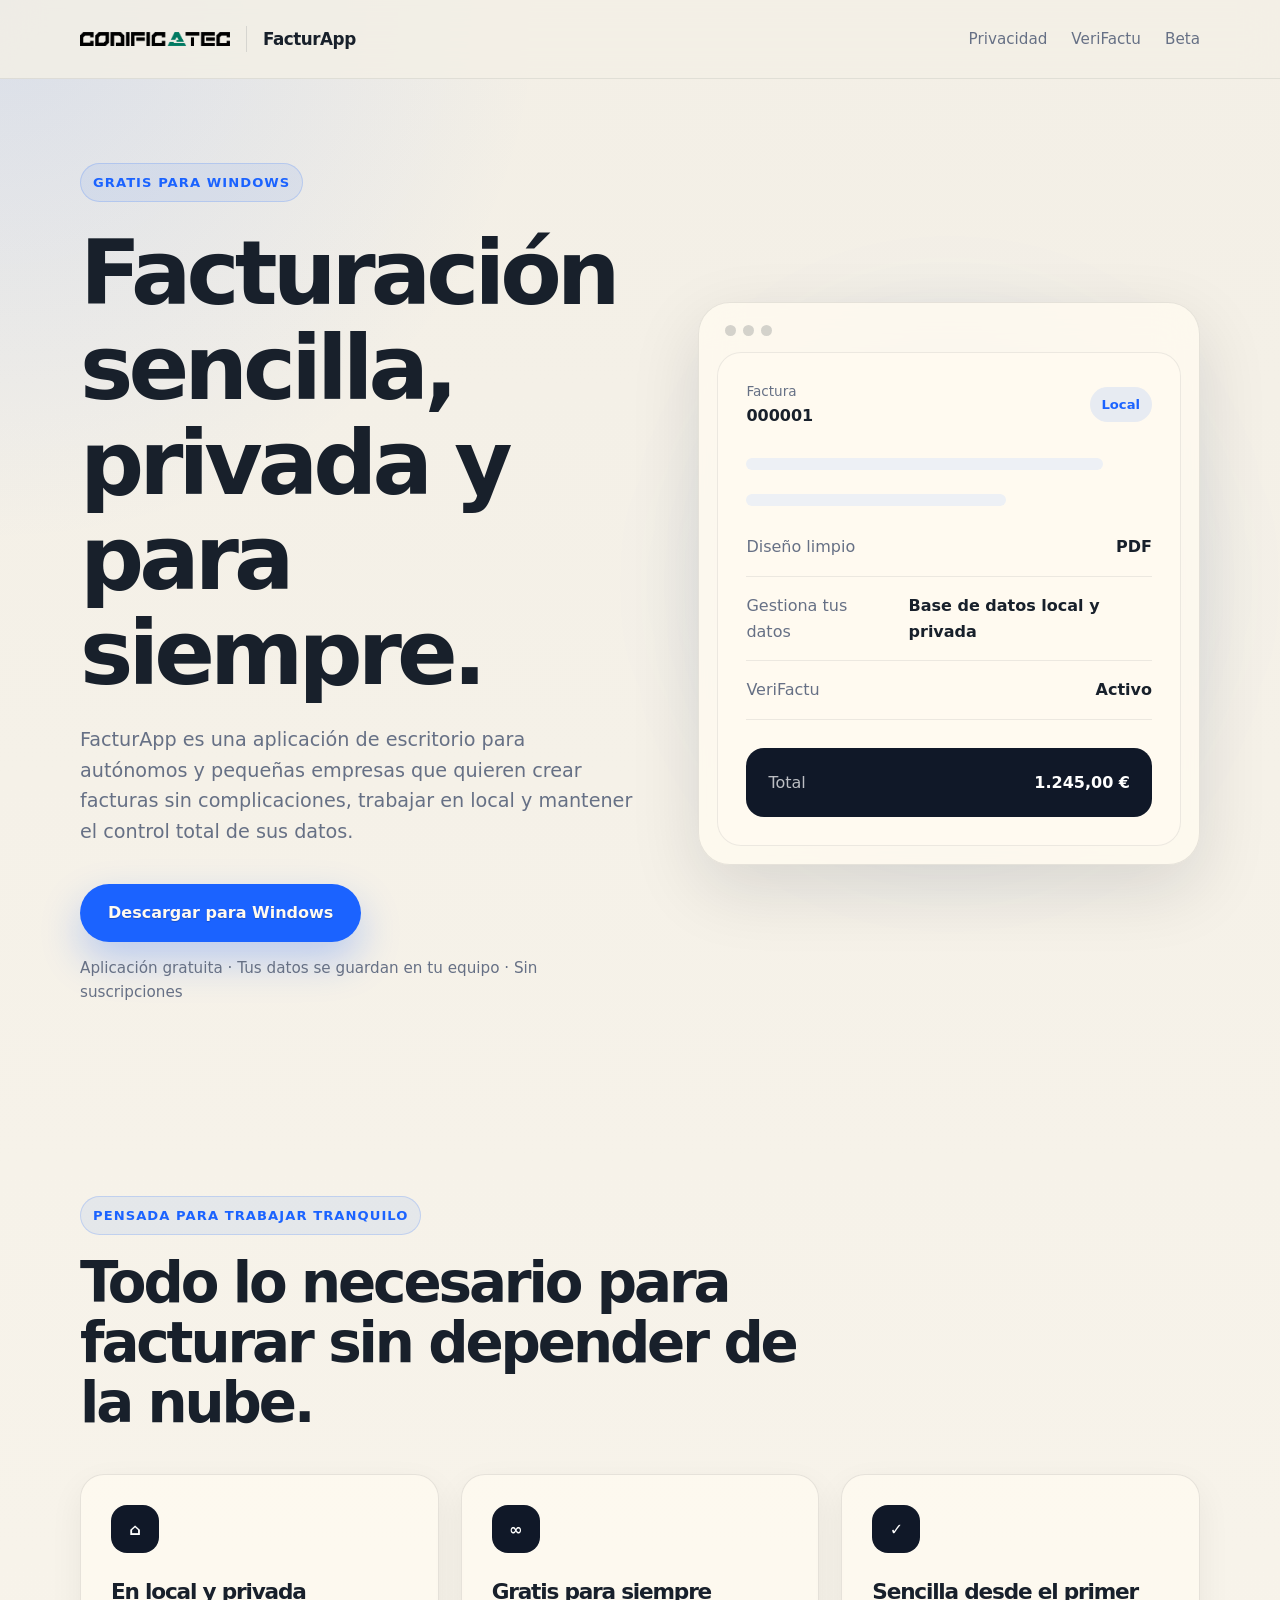
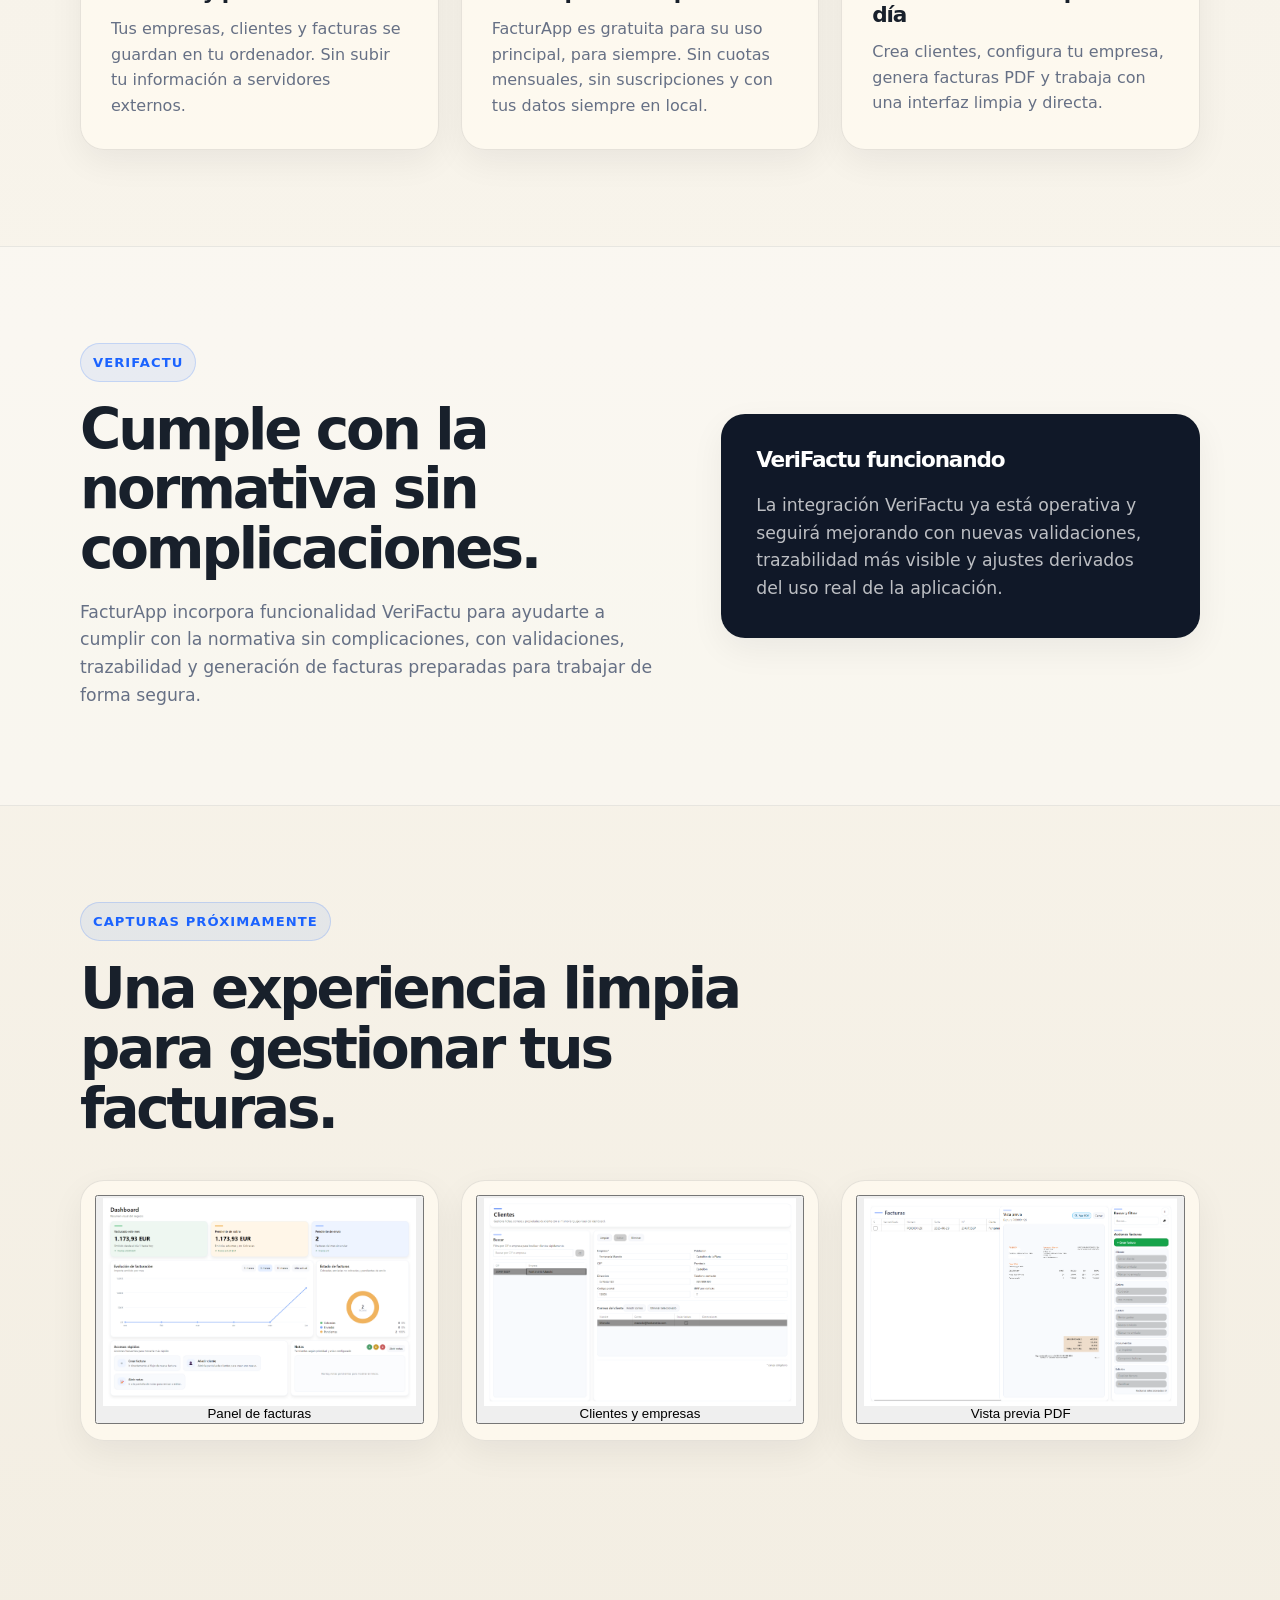
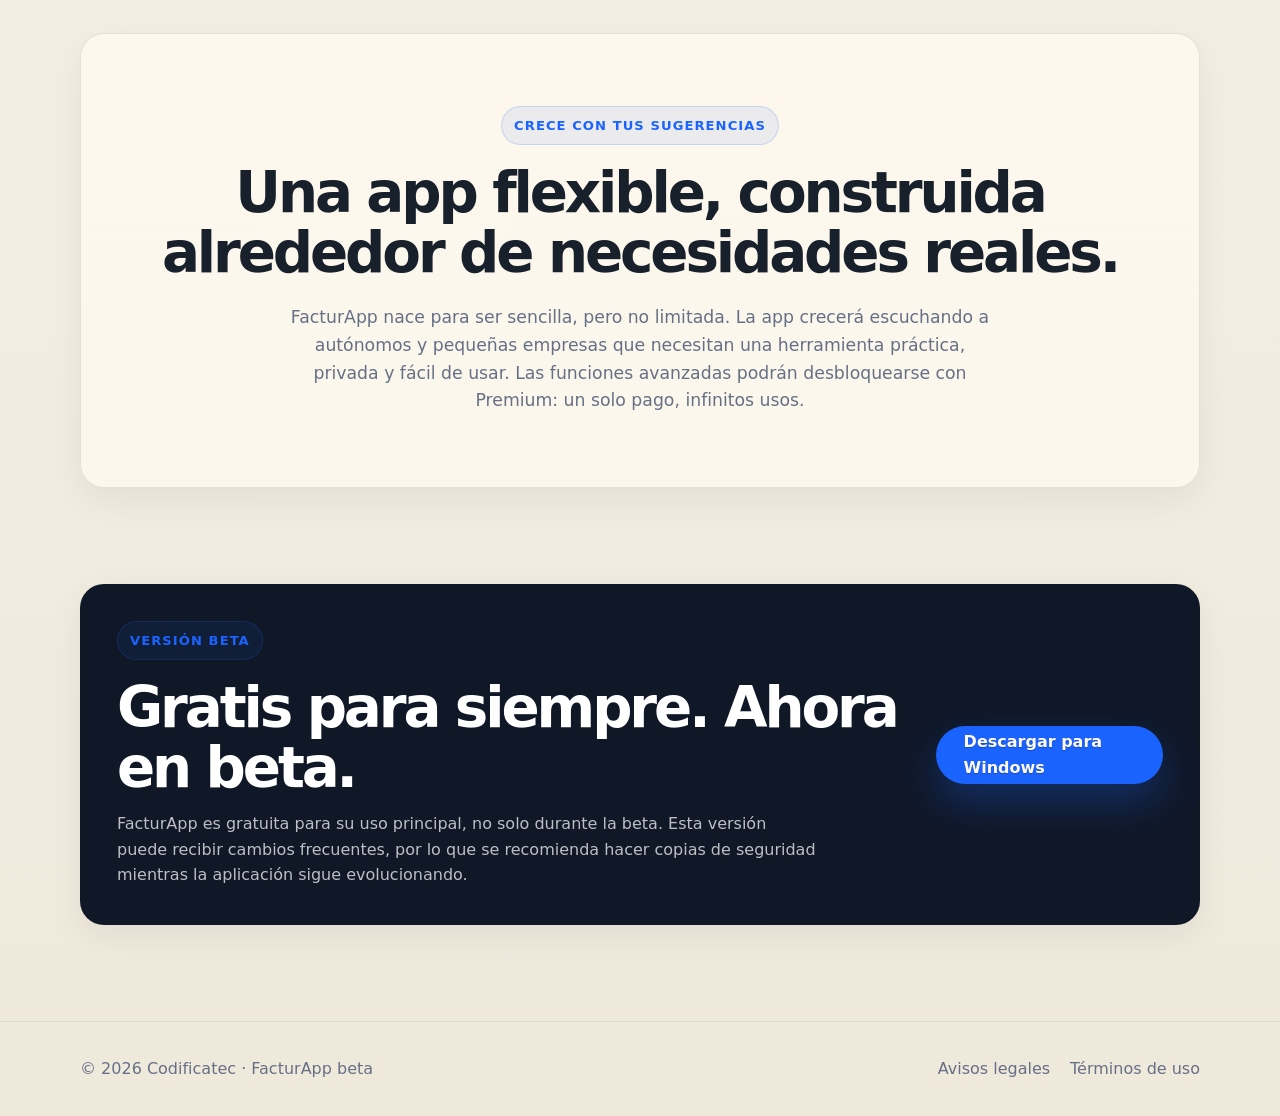
==== index.html @ a4d1800c "Primer commit Codificatec version final" ====
<!doctype html>
<html lang="es">

<head>
  <meta charset="utf-8">
  <meta name="viewport" content="width=device-width, initial-scale=1">
  <title>FacturApp | Programa de facturación local para autónomos y pequeñas empresas</title>
  <meta name="description"
    content="FacturApp es un programa de facturación sencillo, gratuito durante la beta y privado: trabaja en local, crea facturas y prepara tu negocio para VeriFactu sin complicaciones.">
  <meta name="keywords"
    content="programa de facturación, facturación para autónomos, software de facturación local, FacturApp, FacturaApp, VeriFactu, facturas para pequeñas empresas">
  <meta name="author" content="Codificatec">
  <meta name="robots" content="index, follow">
  <link rel="canonical" href="https://albertomf1996.github.io/facturaapp-web/">
  <meta property="og:title" content="FacturApp | Facturación sencilla, privada y en local">
  <meta property="og:description"
    content="Crea facturas desde tu ordenador, mantén tus datos en local y trabaja con VeriFactu sin complicaciones.">
  <meta property="og:type" content="website">
  <meta property="og:locale" content="es_ES">
  <meta property="og:image" content="assets/img/logo-codificatec.png">
  <meta name="twitter:card" content="summary_large_image">
  <meta name="twitter:title" content="FacturApp | Facturación sencilla, privada y en local">
  <meta name="twitter:description"
    content="Programa de facturación para autónomos y pequeñas empresas. Gratis durante la beta, en local y preparado para evolucionar contigo.">
  <link rel="preload" href="assets/css/styles.css" as="style">
  <link rel="stylesheet" href="assets/css/styles.css">
  <link rel="icon" href="assets/img/logo-codificatec.png">
  <script type="application/ld+json">
  {
    "@context": "https://schema.org",
    "@type": "SoftwareApplication",
    "name": "FacturApp",
    "applicationCategory": "BusinessApplication",
    "operatingSystem": "Windows",
    "offers": {
      "@type": "Offer",
      "price": "0",
      "priceCurrency": "EUR"
    },
    "publisher": {
      "@type": "Organization",
      "name": "Codificatec"
    },
    "description": "Programa de facturación local para autónomos y pequeñas empresas, gratuito durante la beta y orientado a VeriFactu."
  }
  </script>
</head>

<body>
  <header class="site-header" data-header>
    <div class="container header-inner">
      <a class="brand" href="index.html" aria-label="Volver al inicio de FacturApp">
        <img src="assets/img/logo-codificatec.png" alt="Codificatec" class="brand-logo">
        <span class="brand-product">FacturApp</span>
      </a>
      <nav class="main-nav" aria-label="Navegación principal">
        <a href="#privacidad">Privacidad</a>
        <a href="#verifactu">VeriFactu</a>
        <a href="#beta">Beta</a>
      </nav>
    </div>
  </header>

  <main>
    <section class="hero section">
      <div class="container hero-grid">
        <div class="hero-copy">
          <span class="eyebrow">Gratis para Windows</span>
          <h1>Facturación sencilla, privada y para siempre.</h1>
          <p class="hero-text">FacturApp es una aplicación de escritorio para autónomos y pequeñas empresas que quieren
            crear facturas sin complicaciones, trabajar en local y mantener el control total de sus datos.</p>
          <div class="hero-actions">
            <a id="mainDownloadButton" class="btn btn-primary"
              href="https://github.com/AlbertoMF1996/FacturasApp_releases/releases/latest/download/FacturaApp-win-Setup.exe"
              download>Descargar para Windows</a>
            <p class="download-note">Aplicación gratuita · Tus datos se guardan en tu equipo · Sin suscripciones</p>
          </div>
        </div>
        <div class="hero-card" aria-label="Resumen visual de FacturApp">
          <div class="app-window">
            <div class="window-dots" aria-hidden="true"><span></span><span></span><span></span></div>
            <div class="invoice-preview">
              <div class="preview-top">
                <div>
                  <span class="small-label">Factura</span>
                  <strong>000001</strong>
                </div>
                <span class="status-pill">Local</span>
              </div>
              <div class="preview-line wide"></div>
              <div class="preview-line"></div>
              <div class="preview-row"><span>Diseño limpio</span><strong>PDF</strong></div>
              <div class="preview-row"><span>Gestiona tus datos</span><strong>Base de datos local y privada</strong>
              </div>
              <div class="preview-row"><span>VeriFactu</span><strong>Activo</strong></div>
              <div class="preview-total"><span>Total</span><strong>1.245,00 €</strong></div>
            </div>
          </div>
        </div>
      </div>
    </section>

    <section id="privacidad" class="section features-section">
      <div class="container">
        <div class="section-heading">
          <span class="eyebrow">Pensada para trabajar tranquilo</span>
          <h2>Todo lo necesario para facturar sin depender de la nube.</h2>
        </div>
        <div class="feature-grid">
          <article class="feature-card">
            <span class="feature-icon">⌂</span>
            <h3>En local y privada</h3>
            <p>Tus empresas, clientes y facturas se guardan en tu ordenador. Sin subir tu información a servidores
              externos.</p>
          </article>
          <article class="feature-card">
            <span class="feature-icon">∞</span>
            <h3>Gratis para siempre</h3>
            <p>FacturApp es gratuita para su uso principal, para siempre. Sin cuotas mensuales, sin suscripciones y con
              tus datos siempre en local.</p>
          </article>
          <article class="feature-card">
            <span class="feature-icon">✓</span>
            <h3>Sencilla desde el primer día</h3>
            <p>Crea clientes, configura tu empresa, genera facturas PDF y trabaja con una interfaz limpia y directa.</p>
          </article>
        </div>
      </div>
    </section>

    <section id="verifactu" class="section verifactu-section">
      <div class="container split">
        <div>
          <span class="eyebrow">VeriFactu</span>
          <h2>Cumple con la normativa sin complicaciones.</h2>
          <p>FacturApp incorpora funcionalidad VeriFactu para ayudarte a cumplir con la normativa sin complicaciones,
            con validaciones, trazabilidad y generación de facturas preparadas para trabajar de forma segura.</p>
        </div>
        <div class="notice-card">
          <h3>VeriFactu funcionando</h3>
          <p>La integración VeriFactu ya está operativa y seguirá mejorando con nuevas validaciones, trazabilidad más
            visible y ajustes derivados del uso real de la aplicación.</p>
        </div>
      </div>
    </section>

    <section class="section screenshots-section" aria-labelledby="screenshots-title">
      <div class="container">
        <div class="section-heading">
          <span class="eyebrow">Capturas próximamente</span>
          <h2 id="screenshots-title">Una experiencia limpia para gestionar tus facturas.</h2>
        </div>
        <div class="screens-grid">
          <article class="screen-card">
            <button class="screenshot-card" type="button" data-lightbox-index="0">
              <img src="assets/img/screenshots/facturas.webp" alt="Panel de facturas de FacturApp" loading="lazy">
              <span>Panel de facturas</span>
            </button>
          </article>
          <article class="screen-card">
            <button class="screenshot-card" type="button" data-lightbox-index="1">
              <img src="assets/img/screenshots/clientes.webp" alt="Gestión de clientes y empresas en FacturApp"
                loading="lazy">
              <span>Clientes y empresas</span>
            </button>
          </article>
          <article class="screen-card">
            <button class="screenshot-card" type="button" data-lightbox-index="2">
              <img src="assets/img/screenshots/pdf.webp" alt="Vista previa de factura PDF en FacturApp" loading="lazy">
              <span>Vista previa PDF</span>
            </button>
          </article>
        </div>
      </div>
    </section>

    <section class="section roadmap-section">
      <div class="container roadmap-card">
        <span class="eyebrow">Crece con tus sugerencias</span>
        <h2>Una app flexible, construida alrededor de necesidades reales.</h2>
        <p>FacturApp nace para ser sencilla, pero no limitada. La app crecerá escuchando a autónomos y pequeñas empresas
          que necesitan una herramienta práctica, privada y fácil de usar. Las funciones avanzadas podrán desbloquearse
          con Premium: un solo pago, infinitos usos.</p>
      </div>
    </section>

    <section id="beta" class="section beta-section">
      <div class="container beta-box">
        <div>
          <span class="eyebrow">Versión beta</span>
          <h2>Gratis para siempre. Ahora en beta.</h2>
          <p>FacturApp es gratuita para su uso principal, no solo durante la beta. Esta versión puede recibir cambios
            frecuentes, por lo que se recomienda hacer copias de seguridad mientras la aplicación sigue evolucionando.
          </p>
        </div>
        <a id="bottomDownloadButton" class="btn btn-primary"
          href="https://github.com/AlbertoMF1996/FacturasApp_releases/releases/latest/download/FacturaApp-win-Setup.exe"
          download>Descargar para Windows</a>
      </div>
    </section>
  </main>

  <div class="lightbox" data-lightbox hidden aria-hidden="true" role="dialog" aria-modal="true"
    aria-label="Visor de capturas de FacturApp">
    <button class="lightbox-close" type="button" data-lightbox-close aria-label="Cerrar visor">×</button>
    <button class="lightbox-nav lightbox-prev" type="button" data-lightbox-prev aria-label="Captura anterior">‹</button>
    <figure class="lightbox-content">
      <img class="lightbox-image" data-lightbox-image src="" alt="">
      <figcaption data-lightbox-caption>Panel resumen</figcaption>
    </figure>
    <button class="lightbox-nav lightbox-next" type="button" data-lightbox-next
      aria-label="Captura siguiente">›</button>
  </div>

  <footer class="site-footer">
    <div class="container footer-inner">
      <p>© <span data-year></span> Codificatec · FacturApp beta</p>
      <div class="footer-links">
        <a href="avisos-legales.html">Avisos legales</a>
        <a href="terminos.html">Términos de uso</a>
      </div>
    </div>
  </footer>

  <div id="stickyDownload" class="sticky-download">
    <span>FacturApp gratis para Windows</span>
    <a class="btn btn-primary"
      href="https://github.com/AlbertoMF1996/FacturasApp_releases/releases/latest/download/FacturaApp-win-Setup.exe"
      download>Descargar para Windows</a>
  </div>

  <script src="assets/js/main.js" defer></script>
</body>

</html>
---- assets/css/styles.css ----
* {
  box-sizing: border-box;
}

html {
  scroll-behavior: smooth;
}

body {
  margin: 0;
  font-family: Inter, ui-sans-serif, system-ui, -apple-system, BlinkMacSystemFont, "Segoe UI", sans-serif;
  color: #18202b;
  background:
    radial-gradient(circle at top left, rgba(27, 99, 255, 0.12), transparent 34rem),
    linear-gradient(180deg, #f3efe6 0%, #f8f4eb 45%, #efe9dc 100%);
  line-height: 1.6;
}

img {
  max-width: 100%;
  display: block;
}

a {
  color: inherit;
  text-decoration: none;
}

.container {
  width: min(1120px, calc(100% - 40px));
  margin: 0 auto;
}

.narrow {
  width: min(820px, calc(100% - 40px));
}

.section {
  padding: 96px 0;
}

.site-header {
  position: sticky;
  top: 0;
  z-index: 20;
  backdrop-filter: blur(18px);
  background: rgba(243, 239, 230, 0.82);
  border-bottom: 1px solid rgba(24, 32, 43, 0.08);
}

.site-header.compact {
  position: static;
}

.header-inner {
  min-height: 78px;
  display: flex;
  align-items: center;
  justify-content: space-between;
  gap: 24px;
}

.brand {
  display: inline-flex;
  align-items: center;
  gap: 16px;
  font-weight: 800;
  letter-spacing: -0.03em;
}

.brand-logo {
  width: 150px;
  height: auto;
  object-fit: contain;
}

.brand-product {
  padding-left: 16px;
  border-left: 1px solid rgba(24, 32, 43, 0.12);
  font-size: 1.05rem;
}

.main-nav {
  display: flex;
  align-items: center;
  gap: 24px;
  color: #667085;
  font-size: 0.95rem;
}

.main-nav a:hover,
.footer-links a:hover,
.text-link:hover {
  color: #1b63ff;
}

.hero {
  padding-top: 84px;
}

.hero-grid {
  display: grid;
  grid-template-columns: 1.05fr 0.95fr;
  align-items: center;
  gap: 64px;
}

.eyebrow {
  display: inline-flex;
  align-items: center;
  gap: 8px;
  padding: 8px 12px;
  border: 1px solid rgba(27, 99, 255, 0.18);
  border-radius: 999px;
  color: #1b63ff;
  background: rgba(27, 99, 255, 0.08);
  font-weight: 800;
  font-size: 0.82rem;
  text-transform: uppercase;
  letter-spacing: 0.08em;
}

h1,
h2,
h3 {
  line-height: 1.06;
  letter-spacing: -0.055em;
  margin: 0;
}

h1 {
  margin-top: 24px;
  font-size: clamp(3.1rem, 7vw, 6.4rem);
  max-width: 900px;
}

h2 {
  font-size: clamp(2.1rem, 4.4vw, 4rem);
}

h3 {
  font-size: 1.35rem;
}

p {
  margin: 0;
  color: #667085;
}

.hero-text {
  margin-top: 24px;
  max-width: 650px;
  font-size: clamp(1.08rem, 1.5vw, 1.28rem);
}

.hero-actions {
  margin-top: 36px;
  display: flex;
  flex-direction: column;
  align-items: flex-start;
  gap: 14px;
}

.btn {
  display: inline-flex;
  align-items: center;
  justify-content: center;
  min-height: 58px;
  padding: 0 28px;
  border-radius: 999px;
  font-weight: 850;
  transition: transform 180ms ease, box-shadow 180ms ease, background 180ms ease;
}

.btn:hover {
  transform: translateY(-2px);
}

.btn-primary:hover {
  background: linear-gradient(135deg, #8b6d4a, #59422c);
}

.btn-primary {
  color: white;
  background: linear-gradient(135deg, #1b63ff, #1b63ff);
  box-shadow: 0 18px 40px rgba(27, 99, 255, 0.28);
}

.download-note {
  font-size: 0.95rem;
}

.hero-card {
  position: relative;
}

.hero-card::before {
  content: "";
  position: absolute;
  inset: 12%;
  background: rgba(27, 99, 255, 0.16);
  filter: blur(70px);
  border-radius: 50%;
}

.app-window {
  position: relative;
  padding: 18px;
  border: 1px solid rgba(24, 32, 43, 0.1);
  border-radius: 32px;
  background: rgba(255, 250, 240, 0.82);
  box-shadow: 0 24px 70px rgba(16, 24, 40, 0.12);
  backdrop-filter: blur(20px);
}

.window-dots {
  display: flex;
  gap: 7px;
  padding: 4px 0 16px 8px;
}

.window-dots span {
  width: 11px;
  height: 11px;
  border-radius: 999px;
  background: rgba(24, 32, 43, 0.18);
}

.invoice-preview {
  padding: 28px;
  border-radius: 24px;
  background: #fffaf0;
  border: 1px solid rgba(24, 32, 43, 0.08);
}

.preview-top,
.preview-row,
.preview-total {
  display: flex;
  justify-content: space-between;
  align-items: center;
  gap: 24px;
}

.small-label {
  display: block;
  color: #667085;
  font-size: 0.85rem;
}

.status-pill {
  padding: 7px 12px;
  border-radius: 999px;
  background: rgba(27, 99, 255, 0.1);
  color: #1b63ff;
  font-weight: 800;
  font-size: 0.82rem;
}

.preview-line {
  height: 12px;
  width: 64%;
  margin: 24px 0 12px;
  border-radius: 999px;
  background: #edf0f5;
}

.preview-line.wide {
  width: 88%;
  margin-top: 30px;
}

.preview-row {
  padding: 16px 0;
  border-bottom: 1px solid rgba(24, 32, 43, 0.08);
  color: #667085;
}

.preview-row strong {
  color: #18202b;
}

.preview-total {
  margin-top: 28px;
  padding: 22px;
  border-radius: 18px;
  color: white;
  background: #101828;
}

.preview-total span {
  color: rgba(255, 255, 255, 0.72);
}

.section-heading {
  max-width: 760px;
  margin-bottom: 42px;
}

.section-heading h2,
.split h2,
.roadmap-card h2,
.beta-box h2,
.legal-page h1 {
  margin-top: 18px;
}

.feature-grid,
.screens-grid {
  display: grid;
  grid-template-columns: repeat(3, 1fr);
  gap: 22px;
}

.feature-card,
.notice-card,
.roadmap-card,
.beta-box,
.screen-card,
.legal-page .narrow {
  border: 1px solid rgba(24, 32, 43, 0.1);
  border-radius: 24px;
  background: rgba(255, 250, 240, 0.78);
  box-shadow: 0 12px 34px rgba(16, 24, 40, 0.06);
}

.feature-card {
  padding: 30px;
}

.feature-icon {
  display: grid;
  place-items: center;
  width: 48px;
  height: 48px;
  margin-bottom: 28px;
  border-radius: 16px;
  color: white;
  background: #101828;
  font-weight: 900;
}

.feature-card h3 {
  margin-bottom: 12px;
}

.verifactu-section {
  background: rgba(255, 255, 255, 0.28);
  border-block: 1px solid rgba(24, 32, 43, 0.08);
}

.split {
  display: grid;
  grid-template-columns: 1.1fr 0.9fr;
  gap: 56px;
  align-items: center;
}

.split p {
  margin-top: 20px;
  font-size: 1.08rem;
  max-width: 680px;
}

.notice-card {
  padding: 34px;
  background: #101828;
}

.notice-card h3 {
  color: white;
  margin-bottom: 12px;
}

.notice-card p {
  color: rgba(255, 255, 255, 0.72);
}

.screen-card {
  padding: 14px;
}

.screen-placeholder {
  min-height: 245px;
  border-radius: 18px;
  display: grid;
  place-items: center;
  color: #667085;
  font-weight: 800;
  background: linear-gradient(135deg, rgba(27, 99, 255, 0.12), rgba(255, 255, 255, 0.62));
  border: 1px dashed rgba(27, 99, 255, 0.25);
}

.roadmap-card {
  padding: clamp(34px, 6vw, 72px);
  text-align: center;
}

.roadmap-card p {
  margin: 22px auto 0;
  max-width: 720px;
  font-size: 1.08rem;
}

.beta-section {
  padding-top: 0;
}

.beta-box {
  padding: 36px;
  display: flex;
  justify-content: space-between;
  align-items: center;
  gap: 32px;
  background: #101828;
}

.beta-box h2 {
  color: white;
}

.beta-box p {
  margin-top: 14px;
  color: rgba(255, 255, 255, 0.72);
  max-width: 700px;
}

.site-footer {
  padding: 34px 0;
  border-top: 1px solid rgba(24, 32, 43, 0.08);
}

.footer-inner {
  display: flex;
  justify-content: space-between;
  align-items: center;
  gap: 24px;
}

.footer-links {
  display: flex;
  gap: 20px;
  color: #667085;
}

.legal-page .narrow {
  padding: clamp(32px, 6vw, 72px);
}

.legal-page p {
  margin-top: 18px;
}

.text-link {
  display: inline-flex;
  margin-top: 32px;
  color: #1b63ff;
  font-weight: 800;
}

@media (max-width: 900px) {
  .main-nav {
    display: none;
  }

  .hero-grid,
  .split,
  .feature-grid,
  .screens-grid {
    grid-template-columns: 1fr;
  }

  .hero {
    padding-top: 56px;
  }

  .section {
    padding: 72px 0;
  }

  .beta-box,
  .footer-inner {
    flex-direction: column;
    align-items: flex-start;
  }
}

@media (max-width: 560px) {

  .container,
  .narrow {
    width: min(100% - 28px, 1120px);
  }

  .header-inner {
    min-height: 68px;
  }

  .brand-logo {
    width: 116px;
  }

  .brand-product {
    font-size: 0.95rem;
    padding-left: 10px;
  }

  h1 {
    font-size: 3rem;
  }

  .invoice-preview {
    padding: 20px;
  }

  .btn {
    width: 100%;
  }
}

.screen-button {
  display: block;
  width: 100%;
  padding: 0;
  border: 0;
  background: transparent;
  color: inherit;
  font: inherit;
  cursor: zoom-in;
  border-radius: 18px;
}

.screen-button:focus-visible,
.btn:focus-visible,
.lightbox button:focus-visible {
  outline: 4px solid rgba(27, 99, 255, 0.35);
  outline-offset: 4px;
}

.screen-button:hover .screen-placeholder {
  transform: translateY(-4px) scale(1.01);
  box-shadow: 0 18px 42px rgba(16, 24, 40, 0.12);
}

.screen-placeholder {
  transition: transform 180ms ease, box-shadow 180ms ease;
}

.btn-primary,
.beta-box .btn-primary {
  color: #fffaf0 !important;
  text-shadow: 0 1px 1px rgba(0, 0, 0, 0.22);
}

.btn-primary:visited,
.beta-box .btn-primary:visited {
  color: #fffaf0 !important;
}

.lightbox {
  position: fixed;
  inset: 0;
  z-index: 100;
  display: grid;
  grid-template-columns: 88px minmax(0, 1fr) 88px;
  align-items: center;
  gap: 18px;
  padding: 34px;
  background: rgba(16, 24, 40, 0.82);
  backdrop-filter: blur(20px);
}

.lightbox[hidden] {
  display: none;
}

.lightbox-content {
  margin: 0;
  display: grid;
  gap: 18px;
  justify-items: center;
}

.lightbox-image {
  width: min(100%, 1080px);
  min-height: min(68vh, 680px);
  border-radius: 28px;
  border: 1px solid rgba(255, 255, 255, 0.22);
  background: linear-gradient(135deg, rgba(27, 99, 255, 0.22), rgba(255, 250, 240, 0.96));
  box-shadow: 0 34px 90px rgba(0, 0, 0, 0.36);
  display: grid;
  place-items: center;
  color: #18202b;
  font-weight: 900;
  font-size: clamp(1.8rem, 4vw, 4.6rem);
  text-align: center;
  padding: 36px;
}

.lightbox-content figcaption {
  color: #ffffff;
  font-weight: 800;
  font-size: 1rem;
}

.lightbox-close,
.lightbox-nav {
  border: 1px solid rgba(255, 255, 255, 0.22);
  color: #ffffff;
  background: rgba(255, 255, 255, 0.12);
  cursor: pointer;
  transition: transform 180ms ease, background 180ms ease;
}

.lightbox-close:hover,
.lightbox-nav:hover {
  transform: translateY(-2px);
  background: rgba(255, 255, 255, 0.2);
}

.lightbox-close {
  position: absolute;
  top: 24px;
  right: 24px;
  width: 52px;
  height: 52px;
  border-radius: 999px;
  font-size: 2rem;
  line-height: 1;
}

.lightbox-nav {
  width: 64px;
  height: 64px;
  border-radius: 999px;
  font-size: 3rem;
  line-height: 0.8;
  justify-self: center;
}

.sticky-download {
  position: fixed;
  left: 50%;
  bottom: 24px;
  transform: translateX(-50%) translateY(140%);
  z-index: 9999;

  display: flex;
  align-items: center;
  justify-content: space-between;
  gap: 24px;

  width: min(720px, calc(100% - 32px));
  padding: 18px 22px;
  border-radius: 28px;

  background: rgba(55, 45, 34, 0.96);
  color: #fff;
  box-shadow: 0 22px 60px rgba(0, 0, 0, 0.24);

  opacity: 0;
  pointer-events: none;
  transition: transform .25s ease, opacity .25s ease;
}

.sticky-download.is-visible {
  transform: translateX(-50%) translateY(0);
  opacity: 1;
  pointer-events: auto;
}

.sticky-download span {
  font-size: 1rem;
  font-weight: 700;
  line-height: 1.25;
}

.sticky-download .btn {
  min-height: 52px;
  padding: 0 24px;
  font-size: 1rem;
  white-space: nowrap;
}

@media (max-width: 760px) {
  .lightbox {
    grid-template-columns: 1fr;
    padding: 84px 18px 28px;
  }

  .lightbox-prev,
  .lightbox-next {
    position: fixed;
    bottom: 24px;
  }

  .lightbox-prev {
    left: 24px;
  }

  .lightbox-next {
    right: 24px;
  }

  .lightbox-image {
    min-height: 54vh;
    border-radius: 20px;
  }

  .sticky-download {
    flex-direction: column;
    align-items: stretch;
    gap: 12px;
    bottom: 16px;
    padding: 16px;
    border-radius: 24px;
  }

  .sticky-download span {
    text-align: center;
  }

  .sticky-download .btn {
    width: 100%;
    justify-content: center;
  }
}
---- assets/css/styles.css ----
* {
  box-sizing: border-box;
}

html {
  scroll-behavior: smooth;
}

body {
  margin: 0;
  font-family: Inter, ui-sans-serif, system-ui, -apple-system, BlinkMacSystemFont, "Segoe UI", sans-serif;
  color: #18202b;
  background:
    radial-gradient(circle at top left, rgba(27, 99, 255, 0.12), transparent 34rem),
    linear-gradient(180deg, #f3efe6 0%, #f8f4eb 45%, #efe9dc 100%);
  line-height: 1.6;
}

img {
  max-width: 100%;
  display: block;
}

a {
  color: inherit;
  text-decoration: none;
}

.container {
  width: min(1120px, calc(100% - 40px));
  margin: 0 auto;
}

.narrow {
  width: min(820px, calc(100% - 40px));
}

.section {
  padding: 96px 0;
}

.site-header {
  position: sticky;
  top: 0;
  z-index: 20;
  backdrop-filter: blur(18px);
  background: rgba(243, 239, 230, 0.82);
  border-bottom: 1px solid rgba(24, 32, 43, 0.08);
}

.site-header.compact {
  position: static;
}

.header-inner {
  min-height: 78px;
  display: flex;
  align-items: center;
  justify-content: space-between;
  gap: 24px;
}

.brand {
  display: inline-flex;
  align-items: center;
  gap: 16px;
  font-weight: 800;
  letter-spacing: -0.03em;
}

.brand-logo {
  width: 150px;
  height: auto;
  object-fit: contain;
}

.brand-product {
  padding-left: 16px;
  border-left: 1px solid rgba(24, 32, 43, 0.12);
  font-size: 1.05rem;
}

.main-nav {
  display: flex;
  align-items: center;
  gap: 24px;
  color: #667085;
  font-size: 0.95rem;
}

.main-nav a:hover,
.footer-links a:hover,
.text-link:hover {
  color: #1b63ff;
}

.hero {
  padding-top: 84px;
}

.hero-grid {
  display: grid;
  grid-template-columns: 1.05fr 0.95fr;
  align-items: center;
  gap: 64px;
}

.eyebrow {
  display: inline-flex;
  align-items: center;
  gap: 8px;
  padding: 8px 12px;
  border: 1px solid rgba(27, 99, 255, 0.18);
  border-radius: 999px;
  color: #1b63ff;
  background: rgba(27, 99, 255, 0.08);
  font-weight: 800;
  font-size: 0.82rem;
  text-transform: uppercase;
  letter-spacing: 0.08em;
}

h1,
h2,
h3 {
  line-height: 1.06;
  letter-spacing: -0.055em;
  margin: 0;
}

h1 {
  margin-top: 24px;
  font-size: clamp(3.1rem, 7vw, 6.4rem);
  max-width: 900px;
}

h2 {
  font-size: clamp(2.1rem, 4.4vw, 4rem);
}

h3 {
  font-size: 1.35rem;
}

p {
  margin: 0;
  color: #667085;
}

.hero-text {
  margin-top: 24px;
  max-width: 650px;
  font-size: clamp(1.08rem, 1.5vw, 1.28rem);
}

.hero-actions {
  margin-top: 36px;
  display: flex;
  flex-direction: column;
  align-items: flex-start;
  gap: 14px;
}

.btn {
  display: inline-flex;
  align-items: center;
  justify-content: center;
  min-height: 58px;
  padding: 0 28px;
  border-radius: 999px;
  font-weight: 850;
  transition: transform 180ms ease, box-shadow 180ms ease, background 180ms ease;
}

.btn:hover {
  transform: translateY(-2px);
}

.btn-primary:hover {
  background: linear-gradient(135deg, #8b6d4a, #59422c);
}

.btn-primary {
  color: white;
  background: linear-gradient(135deg, #1b63ff, #1b63ff);
  box-shadow: 0 18px 40px rgba(27, 99, 255, 0.28);
}

.download-note {
  font-size: 0.95rem;
}

.hero-card {
  position: relative;
}

.hero-card::before {
  content: "";
  position: absolute;
  inset: 12%;
  background: rgba(27, 99, 255, 0.16);
  filter: blur(70px);
  border-radius: 50%;
}

.app-window {
  position: relative;
  padding: 18px;
  border: 1px solid rgba(24, 32, 43, 0.1);
  border-radius: 32px;
  background: rgba(255, 250, 240, 0.82);
  box-shadow: 0 24px 70px rgba(16, 24, 40, 0.12);
  backdrop-filter: blur(20px);
}

.window-dots {
  display: flex;
  gap: 7px;
  padding: 4px 0 16px 8px;
}

.window-dots span {
  width: 11px;
  height: 11px;
  border-radius: 999px;
  background: rgba(24, 32, 43, 0.18);
}

.invoice-preview {
  padding: 28px;
  border-radius: 24px;
  background: #fffaf0;
  border: 1px solid rgba(24, 32, 43, 0.08);
}

.preview-top,
.preview-row,
.preview-total {
  display: flex;
  justify-content: space-between;
  align-items: center;
  gap: 24px;
}

.small-label {
  display: block;
  color: #667085;
  font-size: 0.85rem;
}

.status-pill {
  padding: 7px 12px;
  border-radius: 999px;
  background: rgba(27, 99, 255, 0.1);
  color: #1b63ff;
  font-weight: 800;
  font-size: 0.82rem;
}

.preview-line {
  height: 12px;
  width: 64%;
  margin: 24px 0 12px;
  border-radius: 999px;
  background: #edf0f5;
}

.preview-line.wide {
  width: 88%;
  margin-top: 30px;
}

.preview-row {
  padding: 16px 0;
  border-bottom: 1px solid rgba(24, 32, 43, 0.08);
  color: #667085;
}

.preview-row strong {
  color: #18202b;
}

.preview-total {
  margin-top: 28px;
  padding: 22px;
  border-radius: 18px;
  color: white;
  background: #101828;
}

.preview-total span {
  color: rgba(255, 255, 255, 0.72);
}

.section-heading {
  max-width: 760px;
  margin-bottom: 42px;
}

.section-heading h2,
.split h2,
.roadmap-card h2,
.beta-box h2,
.legal-page h1 {
  margin-top: 18px;
}

.feature-grid,
.screens-grid {
  display: grid;
  grid-template-columns: repeat(3, 1fr);
  gap: 22px;
}

.feature-card,
.notice-card,
.roadmap-card,
.beta-box,
.screen-card,
.legal-page .narrow {
  border: 1px solid rgba(24, 32, 43, 0.1);
  border-radius: 24px;
  background: rgba(255, 250, 240, 0.78);
  box-shadow: 0 12px 34px rgba(16, 24, 40, 0.06);
}

.feature-card {
  padding: 30px;
}

.feature-icon {
  display: grid;
  place-items: center;
  width: 48px;
  height: 48px;
  margin-bottom: 28px;
  border-radius: 16px;
  color: white;
  background: #101828;
  font-weight: 900;
}

.feature-card h3 {
  margin-bottom: 12px;
}

.verifactu-section {
  background: rgba(255, 255, 255, 0.28);
  border-block: 1px solid rgba(24, 32, 43, 0.08);
}

.split {
  display: grid;
  grid-template-columns: 1.1fr 0.9fr;
  gap: 56px;
  align-items: center;
}

.split p {
  margin-top: 20px;
  font-size: 1.08rem;
  max-width: 680px;
}

.notice-card {
  padding: 34px;
  background: #101828;
}

.notice-card h3 {
  color: white;
  margin-bottom: 12px;
}

.notice-card p {
  color: rgba(255, 255, 255, 0.72);
}

.screen-card {
  padding: 14px;
}

.screen-placeholder {
  min-height: 245px;
  border-radius: 18px;
  display: grid;
  place-items: center;
  color: #667085;
  font-weight: 800;
  background: linear-gradient(135deg, rgba(27, 99, 255, 0.12), rgba(255, 255, 255, 0.62));
  border: 1px dashed rgba(27, 99, 255, 0.25);
}

.roadmap-card {
  padding: clamp(34px, 6vw, 72px);
  text-align: center;
}

.roadmap-card p {
  margin: 22px auto 0;
  max-width: 720px;
  font-size: 1.08rem;
}

.beta-section {
  padding-top: 0;
}

.beta-box {
  padding: 36px;
  display: flex;
  justify-content: space-between;
  align-items: center;
  gap: 32px;
  background: #101828;
}

.beta-box h2 {
  color: white;
}

.beta-box p {
  margin-top: 14px;
  color: rgba(255, 255, 255, 0.72);
  max-width: 700px;
}

.site-footer {
  padding: 34px 0;
  border-top: 1px solid rgba(24, 32, 43, 0.08);
}

.footer-inner {
  display: flex;
  justify-content: space-between;
  align-items: center;
  gap: 24px;
}

.footer-links {
  display: flex;
  gap: 20px;
  color: #667085;
}

.legal-page .narrow {
  padding: clamp(32px, 6vw, 72px);
}

.legal-page p {
  margin-top: 18px;
}

.text-link {
  display: inline-flex;
  margin-top: 32px;
  color: #1b63ff;
  font-weight: 800;
}

@media (max-width: 900px) {
  .main-nav {
    display: none;
  }

  .hero-grid,
  .split,
  .feature-grid,
  .screens-grid {
    grid-template-columns: 1fr;
  }

  .hero {
    padding-top: 56px;
  }

  .section {
    padding: 72px 0;
  }

  .beta-box,
  .footer-inner {
    flex-direction: column;
    align-items: flex-start;
  }
}

@media (max-width: 560px) {

  .container,
  .narrow {
    width: min(100% - 28px, 1120px);
  }

  .header-inner {
    min-height: 68px;
  }

  .brand-logo {
    width: 116px;
  }

  .brand-product {
    font-size: 0.95rem;
    padding-left: 10px;
  }

  h1 {
    font-size: 3rem;
  }

  .invoice-preview {
    padding: 20px;
  }

  .btn {
    width: 100%;
  }
}

.screen-button {
  display: block;
  width: 100%;
  padding: 0;
  border: 0;
  background: transparent;
  color: inherit;
  font: inherit;
  cursor: zoom-in;
  border-radius: 18px;
}

.screen-button:focus-visible,
.btn:focus-visible,
.lightbox button:focus-visible {
  outline: 4px solid rgba(27, 99, 255, 0.35);
  outline-offset: 4px;
}

.screen-button:hover .screen-placeholder {
  transform: translateY(-4px) scale(1.01);
  box-shadow: 0 18px 42px rgba(16, 24, 40, 0.12);
}

.screen-placeholder {
  transition: transform 180ms ease, box-shadow 180ms ease;
}

.btn-primary,
.beta-box .btn-primary {
  color: #fffaf0 !important;
  text-shadow: 0 1px 1px rgba(0, 0, 0, 0.22);
}

.btn-primary:visited,
.beta-box .btn-primary:visited {
  color: #fffaf0 !important;
}

.lightbox {
  position: fixed;
  inset: 0;
  z-index: 100;
  display: grid;
  grid-template-columns: 88px minmax(0, 1fr) 88px;
  align-items: center;
  gap: 18px;
  padding: 34px;
  background: rgba(16, 24, 40, 0.82);
  backdrop-filter: blur(20px);
}

.lightbox[hidden] {
  display: none;
}

.lightbox-content {
  margin: 0;
  display: grid;
  gap: 18px;
  justify-items: center;
}

.lightbox-image {
  width: min(100%, 1080px);
  min-height: min(68vh, 680px);
  border-radius: 28px;
  border: 1px solid rgba(255, 255, 255, 0.22);
  background: linear-gradient(135deg, rgba(27, 99, 255, 0.22), rgba(255, 250, 240, 0.96));
  box-shadow: 0 34px 90px rgba(0, 0, 0, 0.36);
  display: grid;
  place-items: center;
  color: #18202b;
  font-weight: 900;
  font-size: clamp(1.8rem, 4vw, 4.6rem);
  text-align: center;
  padding: 36px;
}

.lightbox-content figcaption {
  color: #ffffff;
  font-weight: 800;
  font-size: 1rem;
}

.lightbox-close,
.lightbox-nav {
  border: 1px solid rgba(255, 255, 255, 0.22);
  color: #ffffff;
  background: rgba(255, 255, 255, 0.12);
  cursor: pointer;
  transition: transform 180ms ease, background 180ms ease;
}

.lightbox-close:hover,
.lightbox-nav:hover {
  transform: translateY(-2px);
  background: rgba(255, 255, 255, 0.2);
}

.lightbox-close {
  position: absolute;
  top: 24px;
  right: 24px;
  width: 52px;
  height: 52px;
  border-radius: 999px;
  font-size: 2rem;
  line-height: 1;
}

.lightbox-nav {
  width: 64px;
  height: 64px;
  border-radius: 999px;
  font-size: 3rem;
  line-height: 0.8;
  justify-self: center;
}

.sticky-download {
  position: fixed;
  left: 50%;
  bottom: 24px;
  transform: translateX(-50%) translateY(140%);
  z-index: 9999;

  display: flex;
  align-items: center;
  justify-content: space-between;
  gap: 24px;

  width: min(720px, calc(100% - 32px));
  padding: 18px 22px;
  border-radius: 28px;

  background: rgba(55, 45, 34, 0.96);
  color: #fff;
  box-shadow: 0 22px 60px rgba(0, 0, 0, 0.24);

  opacity: 0;
  pointer-events: none;
  transition: transform .25s ease, opacity .25s ease;
}

.sticky-download.is-visible {
  transform: translateX(-50%) translateY(0);
  opacity: 1;
  pointer-events: auto;
}

.sticky-download span {
  font-size: 1rem;
  font-weight: 700;
  line-height: 1.25;
}

.sticky-download .btn {
  min-height: 52px;
  padding: 0 24px;
  font-size: 1rem;
  white-space: nowrap;
}

@media (max-width: 760px) {
  .lightbox {
    grid-template-columns: 1fr;
    padding: 84px 18px 28px;
  }

  .lightbox-prev,
  .lightbox-next {
    position: fixed;
    bottom: 24px;
  }

  .lightbox-prev {
    left: 24px;
  }

  .lightbox-next {
    right: 24px;
  }

  .lightbox-image {
    min-height: 54vh;
    border-radius: 20px;
  }

  .sticky-download {
    flex-direction: column;
    align-items: stretch;
    gap: 12px;
    bottom: 16px;
    padding: 16px;
    border-radius: 24px;
  }

  .sticky-download span {
    text-align: center;
  }

  .sticky-download .btn {
    width: 100%;
    justify-content: center;
  }
}
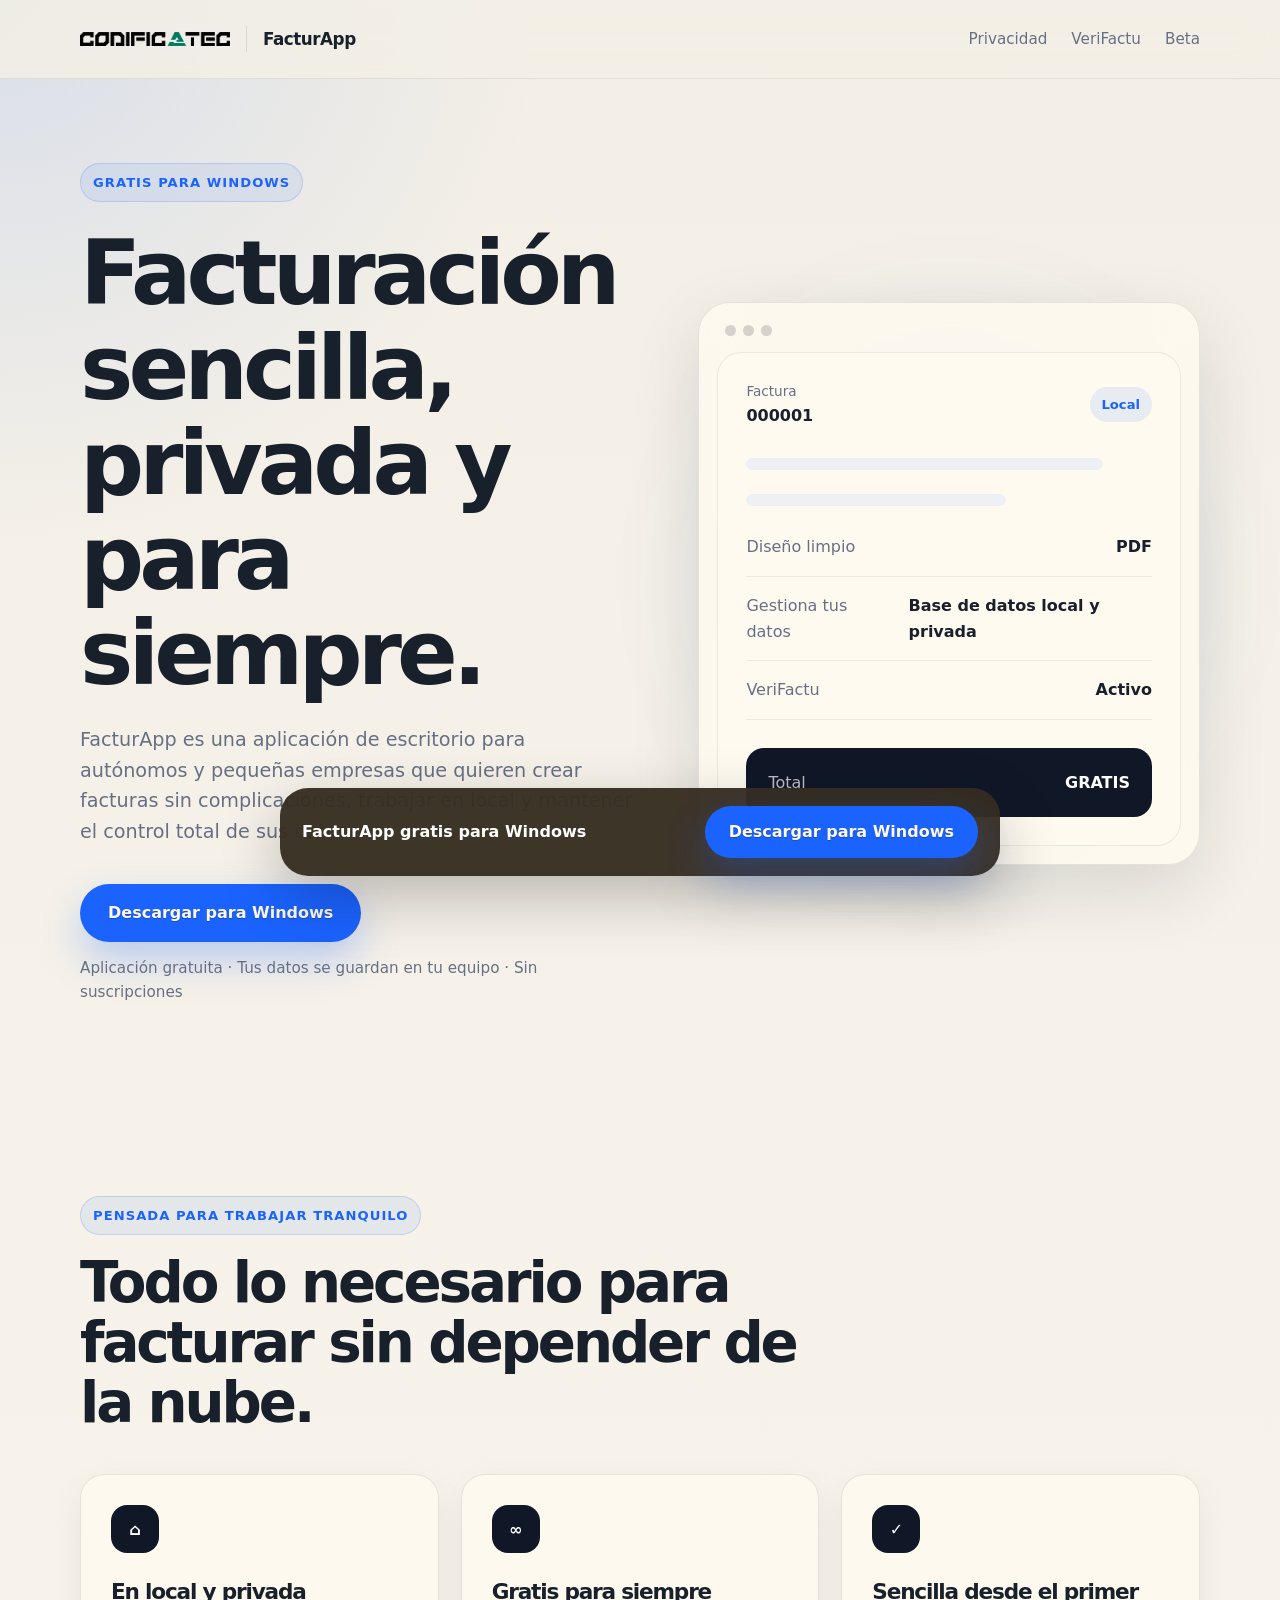
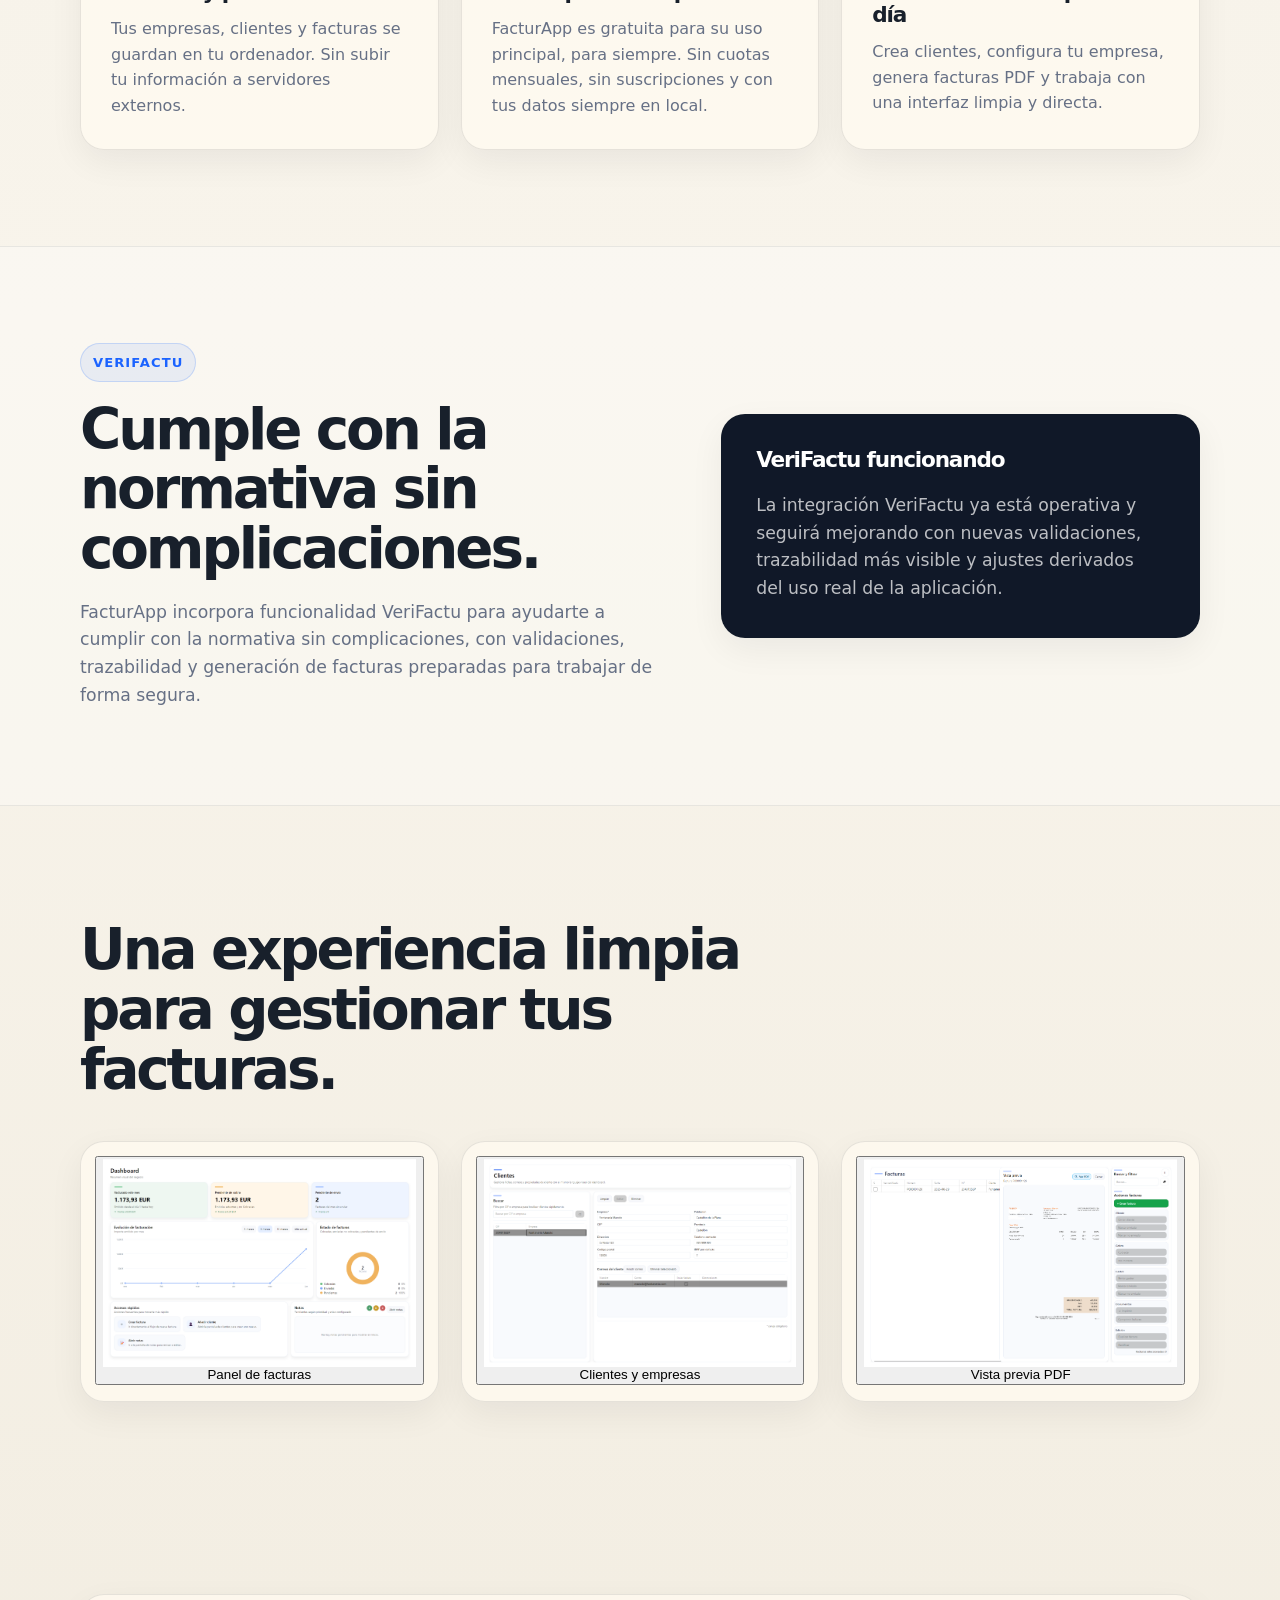
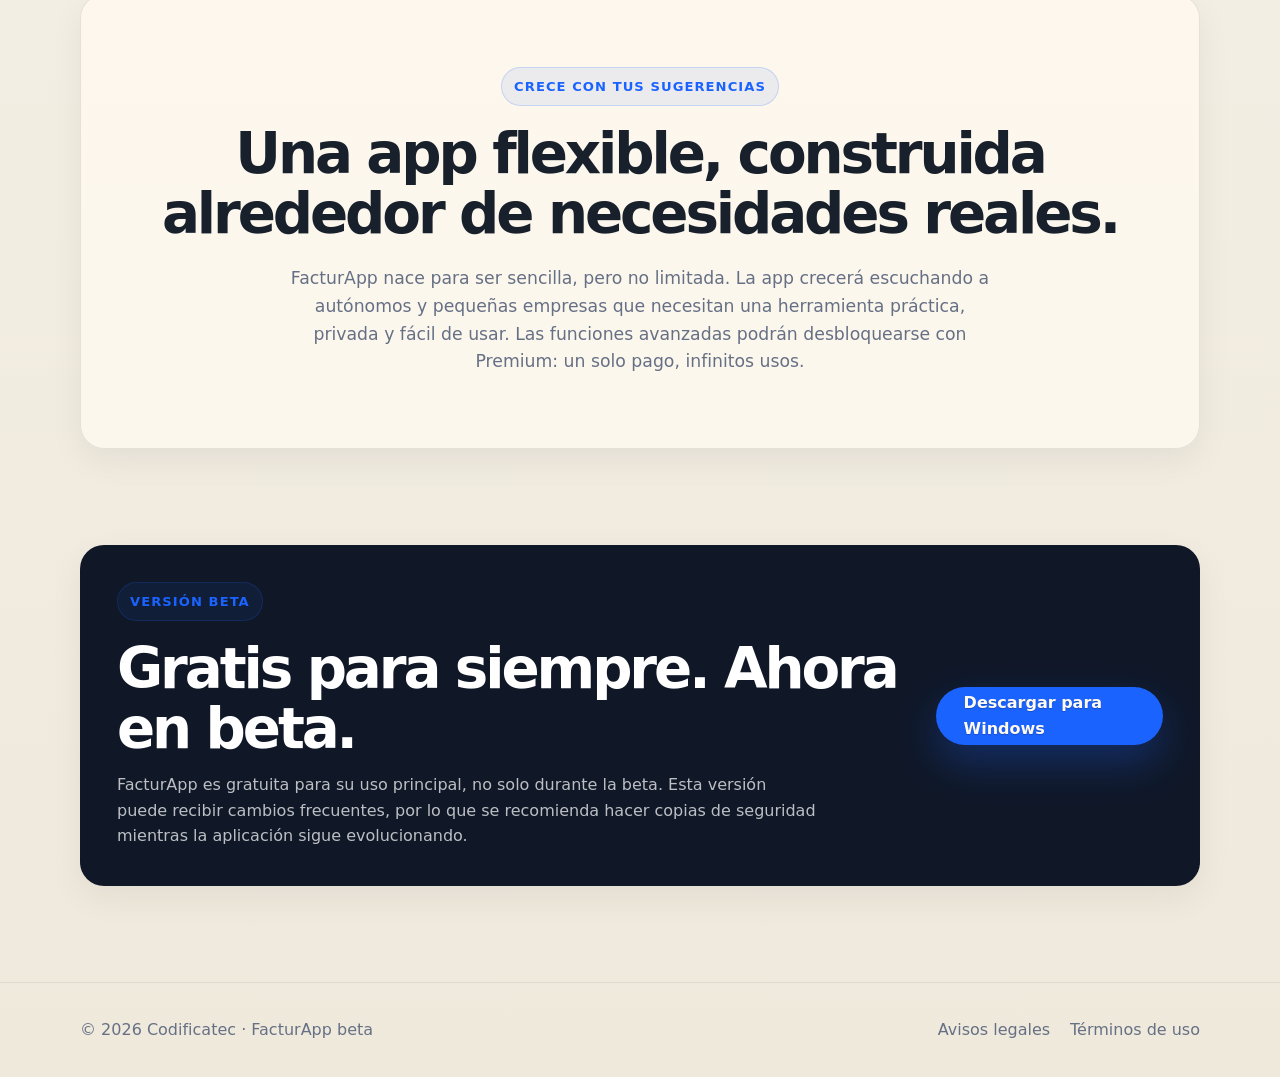
==== commit 6f651c04: "Corrección precio" ====
--- a/index.html
+++ b/index.html
@@ -93,7 +93,7 @@
               <div class="preview-row"><span>Gestiona tus datos</span><strong>Base de datos local y privada</strong>
               </div>
               <div class="preview-row"><span>VeriFactu</span><strong>Activo</strong></div>
-              <div class="preview-total"><span>Total</span><strong>1.245,00 €</strong></div>
+              <div class="preview-total"><span>Total</span><strong>GRATIS</strong></div>
             </div>
           </div>
         </div>
@@ -147,7 +147,6 @@
     <section class="section screenshots-section" aria-labelledby="screenshots-title">
       <div class="container">
         <div class="section-heading">
-          <span class="eyebrow">Capturas próximamente</span>
           <h2 id="screenshots-title">Una experiencia limpia para gestionar tus facturas.</h2>
         </div>
         <div class="screens-grid">
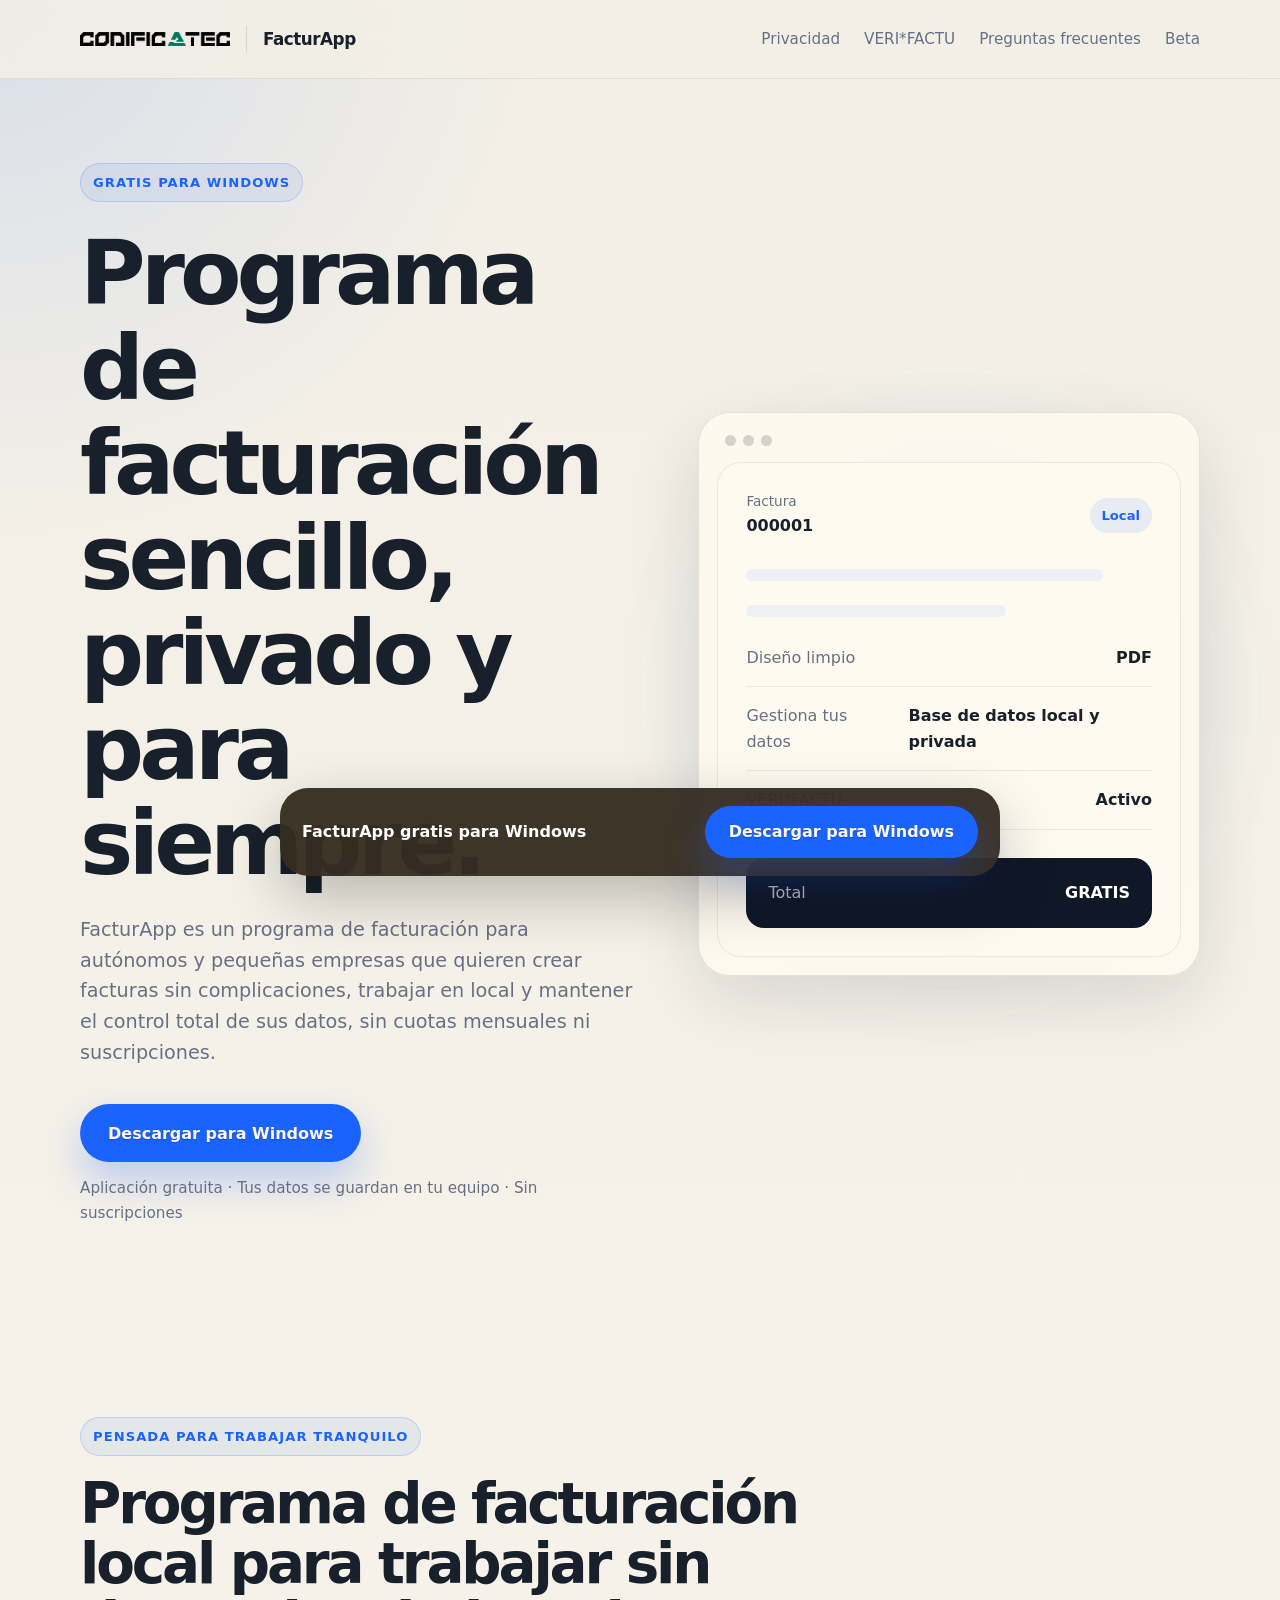
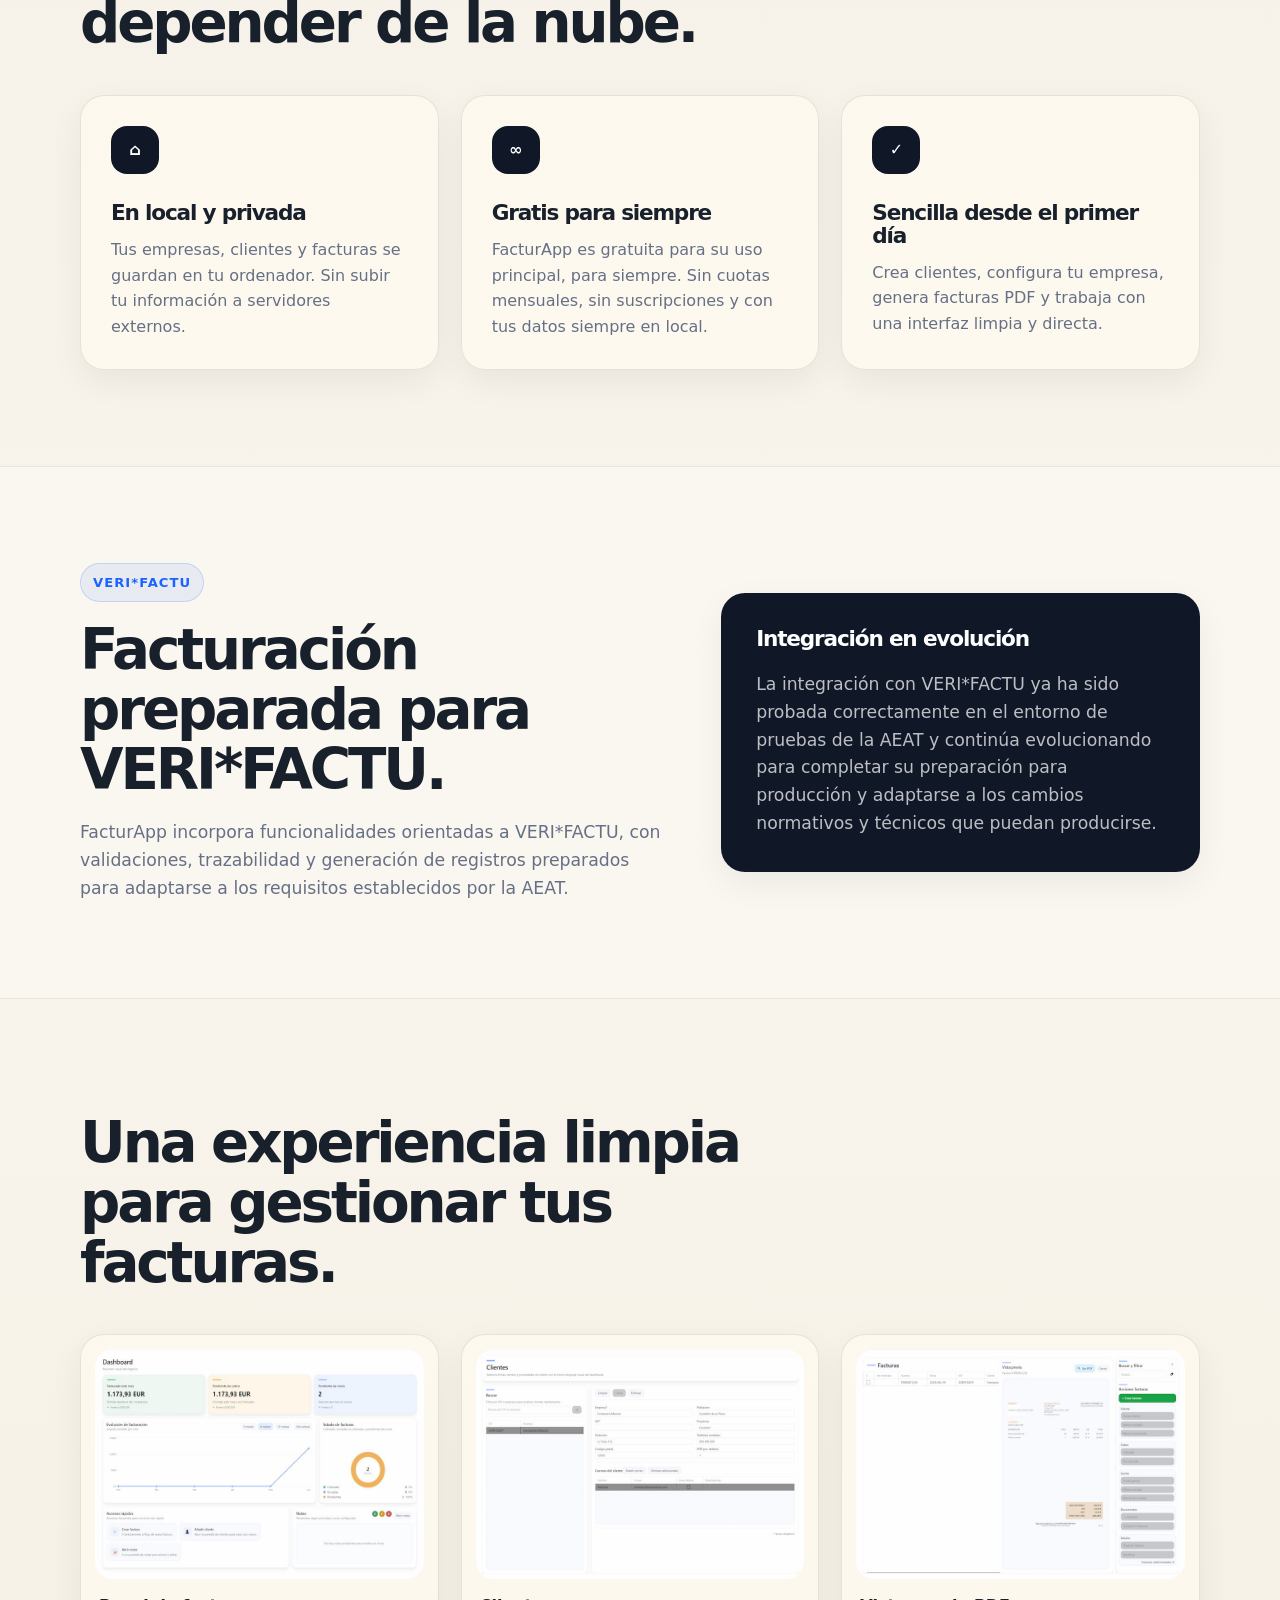
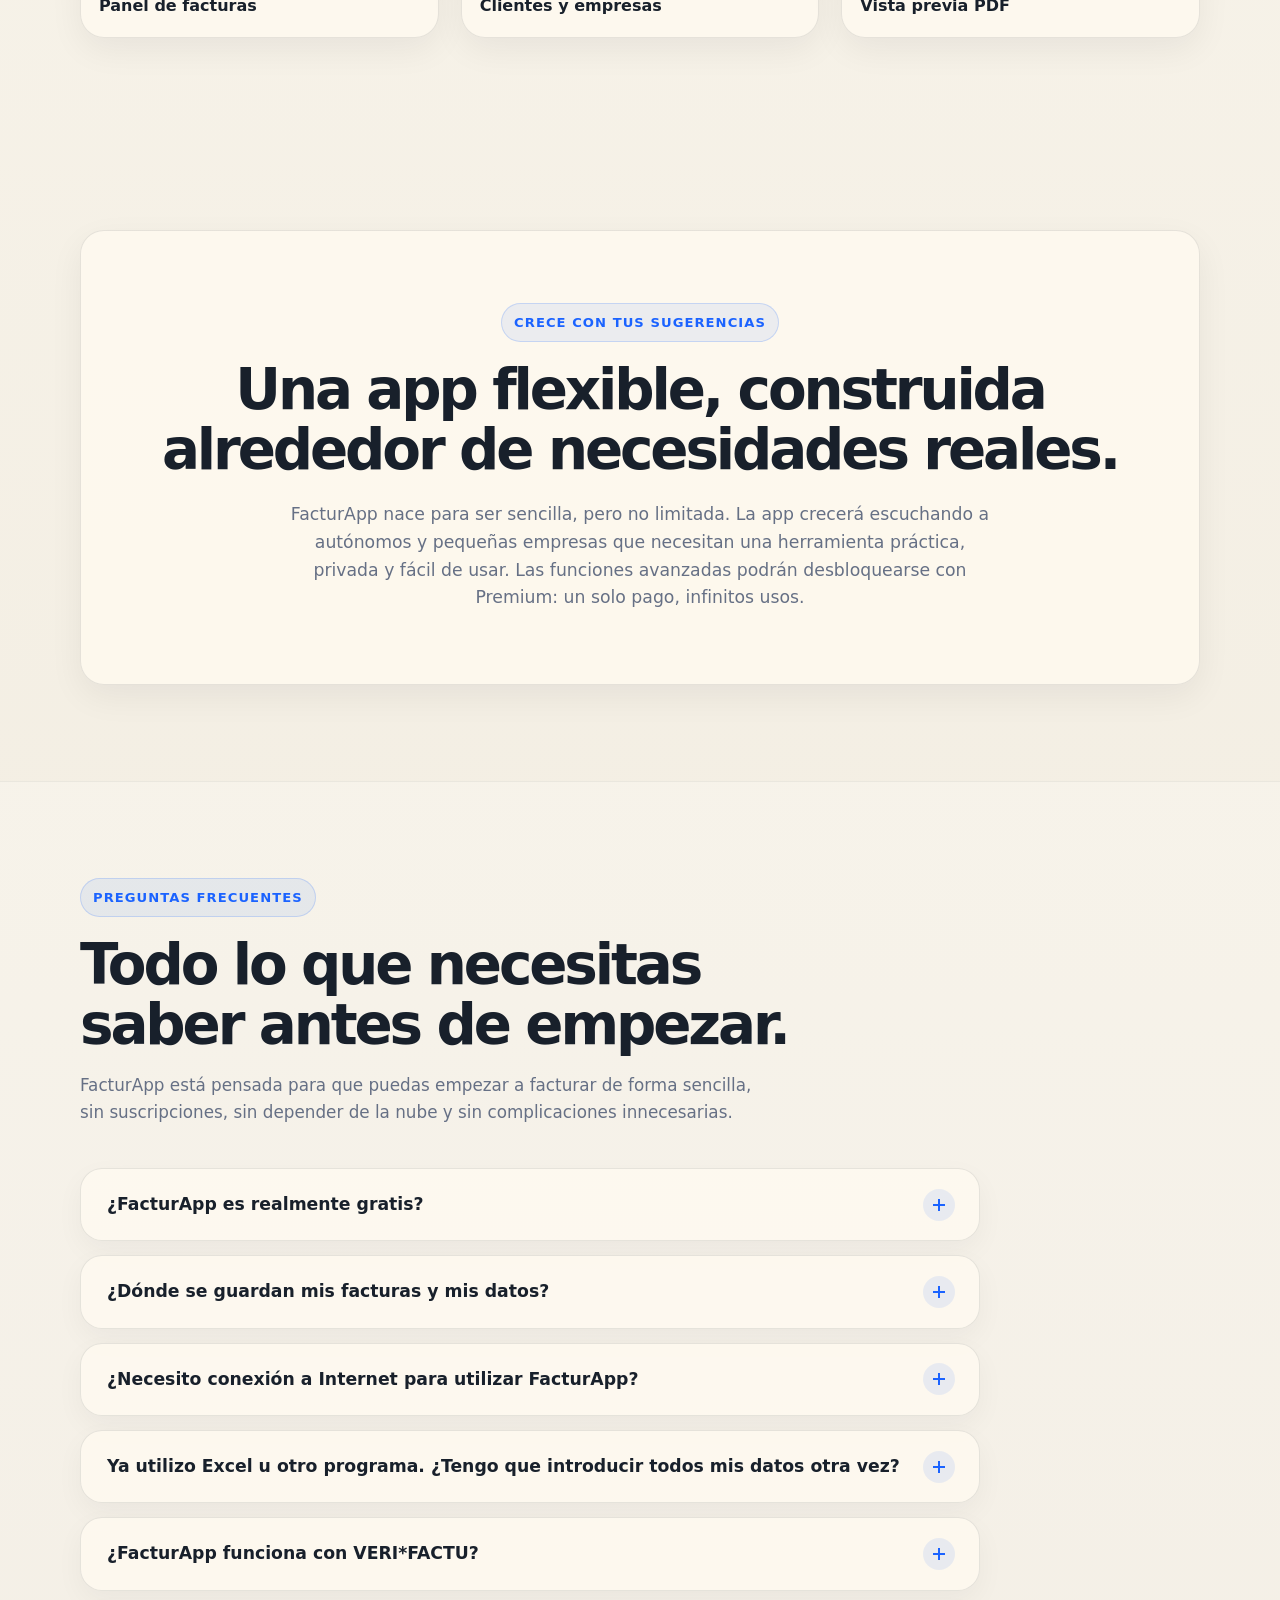
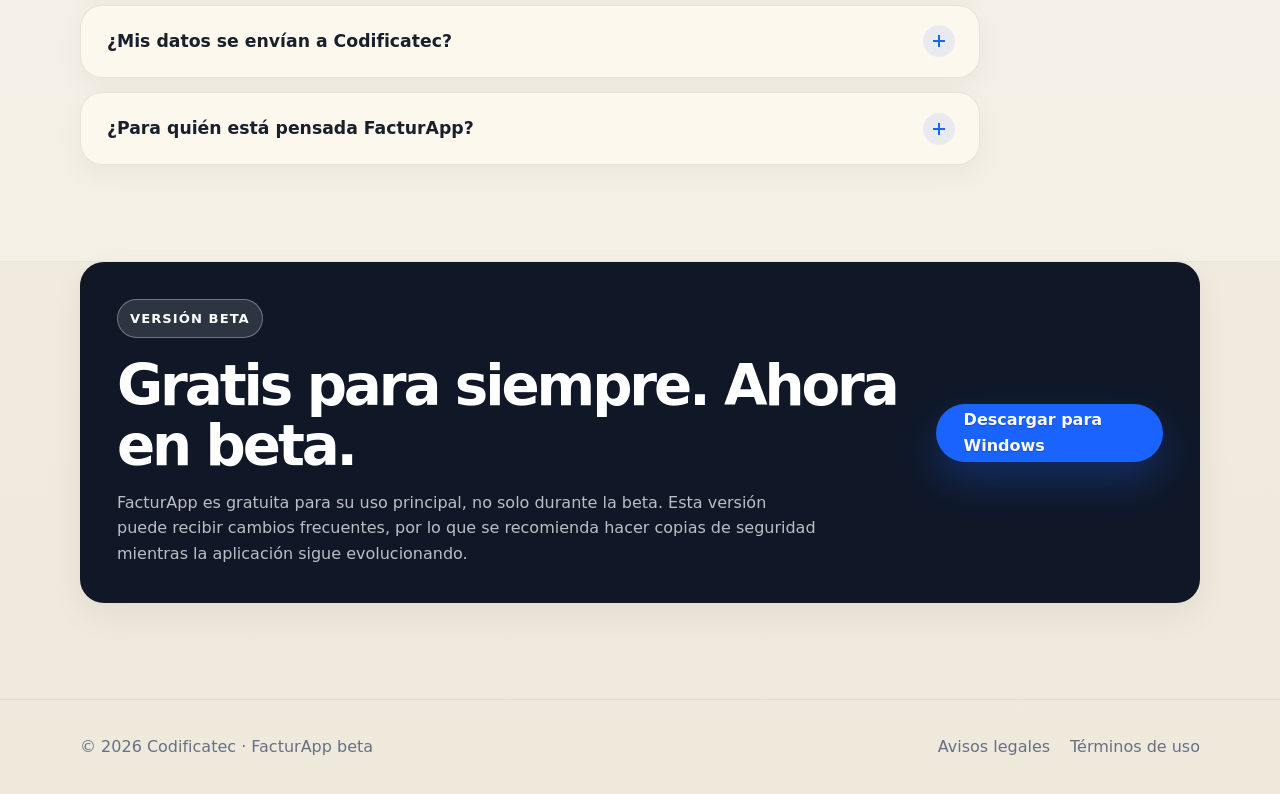
==== commit 956c731d: "Final primera version" ====
--- a/index.html
+++ b/index.html
@@ -4,34 +4,60 @@
 <head>
   <meta charset="utf-8">
   <meta name="viewport" content="width=device-width, initial-scale=1">
-  <title>FacturApp | Programa de facturación local para autónomos y pequeñas empresas</title>
+
+  <title>FacturApp | Programa de facturación para autónomos y VERI*FACTU</title>
+
   <meta name="description"
-    content="FacturApp es un programa de facturación sencillo, gratuito durante la beta y privado: trabaja en local, crea facturas y prepara tu negocio para VeriFactu sin complicaciones.">
-  <meta name="keywords"
-    content="programa de facturación, facturación para autónomos, software de facturación local, FacturApp, FacturaApp, VeriFactu, facturas para pequeñas empresas">
+    content="FacturApp es un programa de facturación gratuito para autónomos y pequeñas empresas. Trabaja en local, importa tus datos fácilmente y prepárate para VERI*FACTU sin suscripciones.">
+
   <meta name="author" content="Codificatec">
   <meta name="robots" content="index, follow">
-  <link rel="canonical" href="https://albertomf1996.github.io/facturaapp-web/">
-  <meta property="og:title" content="FacturApp | Facturación sencilla, privada y en local">
+
+  <link rel="canonical" href="https://codificatec.es/">
+
+  <!-- Open Graph -->
+  <meta property="og:title" content="FacturApp | Facturación sencilla, privada y sin suscripciones">
+
   <meta property="og:description"
-    content="Crea facturas desde tu ordenador, mantén tus datos en local y trabaja con VeriFactu sin complicaciones.">
+    content="Programa de facturación gratuito para autónomos y pequeñas empresas. Tus datos permanecen en local y puedes importar tu información fácilmente.">
+
   <meta property="og:type" content="website">
+  <meta property="og:url" content="https://codificatec.es/">
   <meta property="og:locale" content="es_ES">
-  <meta property="og:image" content="assets/img/logo-codificatec.png">
+  <meta property="og:site_name" content="Codificatec">
+  <meta property="og:image" content="https://codificatec.es/assets/img/logo-codificatec.png">
+
+  <!-- Twitter / X -->
   <meta name="twitter:card" content="summary_large_image">
-  <meta name="twitter:title" content="FacturApp | Facturación sencilla, privada y en local">
+
+  <meta name="twitter:title" content="FacturApp | Facturación sencilla, privada y sin suscripciones">
+
   <meta name="twitter:description"
-    content="Programa de facturación para autónomos y pequeñas empresas. Gratis durante la beta, en local y preparado para evolucionar contigo.">
+    content="Programa de facturación gratuito para autónomos y pequeñas empresas. En local, privado y preparado para VERI*FACTU.">
+
+  <meta name="twitter:image" content="https://codificatec.es/assets/img/logo-codificatec.png">
+
+  <!-- Estilos -->
   <link rel="preload" href="assets/css/styles.css" as="style">
   <link rel="stylesheet" href="assets/css/styles.css">
+
+  <!-- Icono -->
   <link rel="icon" href="assets/img/logo-codificatec.png">
+
+  <!-- Datos estructurados: aplicación -->
   <script type="application/ld+json">
   {
     "@context": "https://schema.org",
     "@type": "SoftwareApplication",
     "name": "FacturApp",
+    "url": "https://codificatec.es/",
+    "description": "Programa de facturación gratuito para autónomos y pequeñas empresas. Funciona principalmente en local, permite importar datos y está orientado a VERI*FACTU.",
     "applicationCategory": "BusinessApplication",
+    "applicationSubCategory": "Programa de facturación",
     "operatingSystem": "Windows",
+    "softwareRequirements": "Windows",
+    "downloadUrl": "https://github.com/AlbertoMF1996/FacturasApp_releases/releases/latest/download/FacturaApp-win-Setup.exe",
+    "image": "https://codificatec.es/assets/img/logo-codificatec.png",
     "offers": {
       "@type": "Offer",
       "price": "0",
@@ -39,196 +65,726 @@
     },
     "publisher": {
       "@type": "Organization",
-      "name": "Codificatec"
-    },
-    "description": "Programa de facturación local para autónomos y pequeñas empresas, gratuito durante la beta y orientado a VeriFactu."
+      "name": "Codificatec",
+      "url": "https://codificatec.es/",
+      "logo": {
+        "@type": "ImageObject",
+        "url": "https://codificatec.es/assets/img/logo-codificatec.png"
+      }
+    }
+  }
+  </script>
+
+  <!-- Datos estructurados: Codificatec -->
+  <script type="application/ld+json">
+  {
+    "@context": "https://schema.org",
+    "@type": "Organization",
+    "name": "Codificatec",
+    "url": "https://codificatec.es/",
+    "logo": "https://codificatec.es/assets/img/logo-codificatec.png"
   }
   </script>
 </head>
 
 <body>
+
   <header class="site-header" data-header>
     <div class="container header-inner">
+
       <a class="brand" href="index.html" aria-label="Volver al inicio de FacturApp">
-        <img src="assets/img/logo-codificatec.png" alt="Codificatec" class="brand-logo">
+        <img src="assets/img/logo-codificatec.png" alt="Codificatec"
+         class="brand-logo"
+         width="1498"
+         height="138">
+
         <span class="brand-product">FacturApp</span>
       </a>
+
       <nav class="main-nav" aria-label="Navegación principal">
         <a href="#privacidad">Privacidad</a>
-        <a href="#verifactu">VeriFactu</a>
+        <a href="#verifactu">VERI*FACTU</a>
+        <a href="#faq">Preguntas frecuentes</a>
         <a href="#beta">Beta</a>
       </nav>
+
     </div>
   </header>
 
+
   <main>
+
+    <!-- HERO -->
     <section class="hero section">
       <div class="container hero-grid">
+
         <div class="hero-copy">
-          <span class="eyebrow">Gratis para Windows</span>
-          <h1>Facturación sencilla, privada y para siempre.</h1>
-          <p class="hero-text">FacturApp es una aplicación de escritorio para autónomos y pequeñas empresas que quieren
-            crear facturas sin complicaciones, trabajar en local y mantener el control total de sus datos.</p>
+
+          <span class="eyebrow">
+            Gratis para Windows
+          </span>
+
+          <h1>
+            Programa de facturación sencillo, privado y para siempre.
+          </h1>
+
+          <p class="hero-text">
+            FacturApp es un programa de facturación para autónomos y pequeñas empresas
+            que quieren crear facturas sin complicaciones, trabajar en local y mantener
+            el control total de sus datos, sin cuotas mensuales ni suscripciones.
+          </p>
+
           <div class="hero-actions">
+
             <a id="mainDownloadButton" class="btn btn-primary"
               href="https://github.com/AlbertoMF1996/FacturasApp_releases/releases/latest/download/FacturaApp-win-Setup.exe"
-              download>Descargar para Windows</a>
-            <p class="download-note">Aplicación gratuita · Tus datos se guardan en tu equipo · Sin suscripciones</p>
+              download>
+              Descargar para Windows
+            </a>
+
+            <p class="download-note">
+              Aplicación gratuita · Tus datos se guardan en tu equipo · Sin suscripciones
+            </p>
+
           </div>
         </div>
+
+
         <div class="hero-card" aria-label="Resumen visual de FacturApp">
+
           <div class="app-window">
-            <div class="window-dots" aria-hidden="true"><span></span><span></span><span></span></div>
+
+            <div class="window-dots" aria-hidden="true">
+              <span></span>
+              <span></span>
+              <span></span>
+            </div>
+
             <div class="invoice-preview">
+
               <div class="preview-top">
                 <div>
                   <span class="small-label">Factura</span>
                   <strong>000001</strong>
                 </div>
-                <span class="status-pill">Local</span>
-              </div>
+
+                <span class="status-pill">
+                  Local
+                </span>
+              </div>
+
               <div class="preview-line wide"></div>
               <div class="preview-line"></div>
-              <div class="preview-row"><span>Diseño limpio</span><strong>PDF</strong></div>
-              <div class="preview-row"><span>Gestiona tus datos</span><strong>Base de datos local y privada</strong>
-              </div>
-              <div class="preview-row"><span>VeriFactu</span><strong>Activo</strong></div>
-              <div class="preview-total"><span>Total</span><strong>GRATIS</strong></div>
+
+              <div class="preview-row">
+                <span>Diseño limpio</span>
+                <strong>PDF</strong>
+              </div>
+
+              <div class="preview-row">
+                <span>Gestiona tus datos</span>
+                <strong>Base de datos local y privada</strong>
+              </div>
+
+              <div class="preview-row">
+                <span>VERI*FACTU</span>
+                <strong>Activo</strong>
+              </div>
+
+              <div class="preview-total">
+                <span>Total</span>
+                <strong>GRATIS</strong>
+              </div>
+
             </div>
           </div>
         </div>
+
       </div>
     </section>
 
+
+    <!-- PRIVACIDAD / CARACTERÍSTICAS -->
     <section id="privacidad" class="section features-section">
       <div class="container">
+
         <div class="section-heading">
-          <span class="eyebrow">Pensada para trabajar tranquilo</span>
-          <h2>Todo lo necesario para facturar sin depender de la nube.</h2>
-        </div>
+
+          <span class="eyebrow">
+            Pensada para trabajar tranquilo
+          </span>
+
+          <h2>
+            Programa de facturación local para trabajar sin depender de la nube.
+          </h2>
+
+        </div>
+
+
         <div class="feature-grid">
+
           <article class="feature-card">
-            <span class="feature-icon">⌂</span>
-            <h3>En local y privada</h3>
-            <p>Tus empresas, clientes y facturas se guardan en tu ordenador. Sin subir tu información a servidores
-              externos.</p>
+
+            <span class="feature-icon">
+              ⌂
+            </span>
+
+            <h3>
+              En local y privada
+            </h3>
+
+            <p>
+              Tus empresas, clientes y facturas se guardan en tu ordenador.
+              Sin subir tu información a servidores externos.
+            </p>
+
           </article>
+
+
           <article class="feature-card">
-            <span class="feature-icon">∞</span>
-            <h3>Gratis para siempre</h3>
-            <p>FacturApp es gratuita para su uso principal, para siempre. Sin cuotas mensuales, sin suscripciones y con
-              tus datos siempre en local.</p>
+
+            <span class="feature-icon">
+              ∞
+            </span>
+
+            <h3>
+              Gratis para siempre
+            </h3>
+
+            <p>
+              FacturApp es gratuita para su uso principal, para siempre.
+              Sin cuotas mensuales, sin suscripciones y con tus datos siempre en local.
+            </p>
+
           </article>
+
+
           <article class="feature-card">
-            <span class="feature-icon">✓</span>
-            <h3>Sencilla desde el primer día</h3>
-            <p>Crea clientes, configura tu empresa, genera facturas PDF y trabaja con una interfaz limpia y directa.</p>
+
+            <span class="feature-icon">
+              ✓
+            </span>
+
+            <h3>
+              Sencilla desde el primer día
+            </h3>
+
+            <p>
+              Crea clientes, configura tu empresa, genera facturas PDF
+              y trabaja con una interfaz limpia y directa.
+            </p>
+
           </article>
+
         </div>
       </div>
     </section>
 
+
+    <!-- VERI*FACTU -->
     <section id="verifactu" class="section verifactu-section">
       <div class="container split">
+
         <div>
-          <span class="eyebrow">VeriFactu</span>
-          <h2>Cumple con la normativa sin complicaciones.</h2>
-          <p>FacturApp incorpora funcionalidad VeriFactu para ayudarte a cumplir con la normativa sin complicaciones,
-            con validaciones, trazabilidad y generación de facturas preparadas para trabajar de forma segura.</p>
-        </div>
+
+          <span class="eyebrow">
+            VERI*FACTU
+          </span>
+
+          <h2>
+            Facturación preparada para VERI*FACTU.
+          </h2>
+
+          <p>
+            FacturApp incorpora funcionalidades orientadas a VERI*FACTU,
+            con validaciones, trazabilidad y generación de registros preparados
+            para adaptarse a los requisitos establecidos por la AEAT.
+          </p>
+
+        </div>
+
+
         <div class="notice-card">
-          <h3>VeriFactu funcionando</h3>
-          <p>La integración VeriFactu ya está operativa y seguirá mejorando con nuevas validaciones, trazabilidad más
-            visible y ajustes derivados del uso real de la aplicación.</p>
-        </div>
+
+          <h3>
+            Integración en evolución
+          </h3>
+
+          <p>
+            La integración con VERI*FACTU ya ha sido probada correctamente
+            en el entorno de pruebas de la AEAT y continúa evolucionando
+            para completar su preparación para producción y adaptarse
+            a los cambios normativos y técnicos que puedan producirse.
+          </p>
+
+        </div>
+
       </div>
     </section>
 
+
+    <!-- CAPTURAS -->
     <section class="section screenshots-section" aria-labelledby="screenshots-title">
+
       <div class="container">
+
         <div class="section-heading">
-          <h2 id="screenshots-title">Una experiencia limpia para gestionar tus facturas.</h2>
-        </div>
+
+          <h2 id="screenshots-title">
+            Una experiencia limpia para gestionar tus facturas.
+          </h2>
+
+        </div>
+
+
         <div class="screens-grid">
+
           <article class="screen-card">
+
             <button class="screenshot-card" type="button" data-lightbox-index="0">
-              <img src="assets/img/screenshots/facturas.webp" alt="Panel de facturas de FacturApp" loading="lazy">
-              <span>Panel de facturas</span>
+
+              <img src="assets/img/screenshots/facturas.webp"
+                alt="Panel de facturas del programa de facturación FacturApp" width="800" height="230" loading="lazy">
+
+              <span>
+                Panel de facturas
+              </span>
+
             </button>
+
           </article>
+
+
           <article class="screen-card">
+
             <button class="screenshot-card" type="button" data-lightbox-index="1">
+
               <img src="assets/img/screenshots/clientes.webp" alt="Gestión de clientes y empresas en FacturApp"
-                loading="lazy">
-              <span>Clientes y empresas</span>
+                width="800" height="230" loading="lazy">
+
+              <span>
+                Clientes y empresas
+              </span>
+
             </button>
+
           </article>
+
+
           <article class="screen-card">
+
             <button class="screenshot-card" type="button" data-lightbox-index="2">
-              <img src="assets/img/screenshots/pdf.webp" alt="Vista previa de factura PDF en FacturApp" loading="lazy">
-              <span>Vista previa PDF</span>
+
+              <img src="assets/img/screenshots/pdf.webp" alt="Vista previa de una factura PDF generada con FacturApp"
+                width="800" height="230" loading="lazy">
+
+              <span>
+                Vista previa PDF
+              </span>
+
             </button>
+
           </article>
-        </div>
+
+        </div>
+
       </div>
     </section>
 
+
+    <!-- ROADMAP -->
     <section class="section roadmap-section">
+
       <div class="container roadmap-card">
-        <span class="eyebrow">Crece con tus sugerencias</span>
-        <h2>Una app flexible, construida alrededor de necesidades reales.</h2>
-        <p>FacturApp nace para ser sencilla, pero no limitada. La app crecerá escuchando a autónomos y pequeñas empresas
-          que necesitan una herramienta práctica, privada y fácil de usar. Las funciones avanzadas podrán desbloquearse
-          con Premium: un solo pago, infinitos usos.</p>
+
+        <span class="eyebrow">
+          Crece con tus sugerencias
+        </span>
+
+        <h2>
+          Una app flexible, construida alrededor de necesidades reales.
+        </h2>
+
+        <p>
+          FacturApp nace para ser sencilla, pero no limitada.
+          La app crecerá escuchando a autónomos y pequeñas empresas
+          que necesitan una herramienta práctica, privada y fácil de usar.
+          Las funciones avanzadas podrán desbloquearse con Premium:
+          un solo pago, infinitos usos.
+        </p>
+
+      </div>
+
+    </section>
+
+
+    <!-- FAQ -->
+    <section id="faq" class="section faq-section">
+      <div class="container">
+
+        <div class="section-heading">
+
+          <span class="eyebrow">
+            Preguntas frecuentes
+          </span>
+
+          <h2>
+            Todo lo que necesitas saber antes de empezar.
+          </h2>
+
+          <p>
+            FacturApp está pensada para que puedas empezar a facturar
+            de forma sencilla, sin suscripciones, sin depender de la nube
+            y sin complicaciones innecesarias.
+          </p>
+
+        </div>
+
+
+        <div class="faq-list">
+
+
+          <details class="faq-item">
+
+            <summary>
+              ¿FacturApp es realmente gratis?
+            </summary>
+
+            <div class="faq-answer">
+
+              <div class="faq-answer-inner">
+
+                <p>
+                  Sí. FacturApp es gratuita para su uso principal
+                  y la intención es que siga siéndolo para siempre.
+                </p>
+
+                <p>
+                  Queremos recuperar una idea que cada vez parece menos habitual:
+                  <strong>
+                    usar un programa sin tener que pagar una suscripción todos los meses.
+                  </strong>
+                  Lo instalas en tu ordenador y puedes seguir utilizándolo
+                  sin cuotas mensuales.
+                </p>
+
+                <p>
+                  En el futuro podrán existir funcionalidades avanzadas opcionales,
+                  pero la aplicación principal seguirá pudiendo utilizarse gratuitamente.
+                </p>
+
+              </div>
+            </div>
+
+          </details>
+
+
+          <details class="faq-item">
+
+            <summary>
+              ¿Dónde se guardan mis facturas y mis datos?
+            </summary>
+
+            <div class="faq-answer">
+
+              <div class="faq-answer-inner">
+
+                <p>
+                  En tu propio ordenador. Tus empresas, clientes, facturas
+                  y demás información se almacenan localmente y no se suben
+                  automáticamente a servidores de Codificatec.
+                </p>
+
+                <p>
+                  <strong>
+                    Tus datos son tuyos y permanecen bajo tu control.
+                  </strong>
+                  FacturApp no necesita almacenar tu información comercial
+                  en una nube para funcionar.
+                </p>
+
+              </div>
+            </div>
+
+          </details>
+
+
+          <details class="faq-item">
+
+            <summary>
+              ¿Necesito conexión a Internet para utilizar FacturApp?
+            </summary>
+
+            <div class="faq-answer">
+
+              <div class="faq-answer-inner">
+
+                <p>
+                  No para el trabajo habitual. Puedes gestionar empresas
+                  y clientes, preparar facturas, consultar información
+                  y generar documentos aunque no tengas conexión a Internet.
+                </p>
+
+                <p>
+                  Algunas funciones que dependen necesariamente de servicios externos,
+                  como el envío de correos electrónicos o las comunicaciones
+                  con VERI*FACTU, sí requieren conexión a Internet.
+                </p>
+
+                <p>
+                  Puedes preparar tus facturas cuando quieras
+                  y realizar los envíos que requieran conexión
+                  cuando vuelvas a estar conectado.
+                </p>
+
+              </div>
+            </div>
+
+          </details>
+
+
+          <details class="faq-item">
+
+            <summary>
+              Ya utilizo Excel u otro programa. ¿Tengo que introducir todos mis datos otra vez?
+            </summary>
+
+            <div class="faq-answer">
+
+              <div class="faq-answer-inner">
+
+                <p>
+                  No. FacturApp incorpora un importador inteligente pensado
+                  para facilitar el cambio desde hojas de cálculo
+                  y otras aplicaciones.
+                </p>
+
+                <p>
+                  Puedes importar tus datos, relacionar las columnas
+                  de tu archivo con los campos de FacturApp
+                  y revisar la información antes de crear empresas,
+                  clientes o facturas.
+                </p>
+
+                <p>
+                  Si tus datos de origen están bien estructurados,
+                  <strong>
+                    en menos de 10 minutos puedes tener el programa preparado
+                    para empezar a facturar
+                  </strong>,
+                  sin tener que volver a introducir manualmente toda tu información.
+                </p>
+
+              </div>
+            </div>
+
+          </details>
+
+
+          <details class="faq-item">
+
+            <summary>
+              ¿FacturApp funciona con VERI*FACTU?
+            </summary>
+
+            <div class="faq-answer">
+
+              <div class="faq-answer-inner">
+
+                <p>
+                  FacturApp incorpora funcionalidades orientadas a VERI*FACTU,
+                  incluyendo validaciones, trazabilidad
+                  y generación de los registros necesarios.
+                </p>
+
+                <p>
+                  La integración ya ha sido probada correctamente
+                  en el entorno de pruebas de la AEAT
+                  y continúa evolucionando para completar
+                  su preparación para producción
+                  y adaptarse a los requisitos técnicos
+                  y normativos vigentes.
+                </p>
+
+              </div>
+            </div>
+
+          </details>
+
+
+          <details class="faq-item">
+
+            <summary>
+              ¿Mis datos se envían a Codificatec?
+            </summary>
+
+            <div class="faq-answer">
+
+              <div class="faq-answer-inner">
+
+                <p>
+                  No. FacturApp no envía automáticamente a Codificatec
+                  las facturas, clientes, empresas ni demás información
+                  que almacenes en la aplicación.
+                </p>
+
+                <p>
+                  Cuando una funcionalidad requiera comunicarse con
+                  un servicio externo, será únicamente para realizar
+                  la operación correspondiente, por ejemplo
+                  una comunicación con la AEAT
+                  o el envío de un correo electrónico.
+                </p>
+
+              </div>
+            </div>
+
+          </details>
+
+
+          <details class="faq-item">
+
+            <summary>
+              ¿Para quién está pensada FacturApp?
+            </summary>
+
+            <div class="faq-answer">
+
+              <div class="faq-answer-inner">
+
+                <p>
+                  Principalmente para autónomos, profesionales
+                  y pequeñas empresas que quieren gestionar
+                  su facturación de una forma sencilla,
+                  privada y sin depender de una plataforma en la nube.
+                </p>
+
+              </div>
+            </div>
+
+          </details>
+
+
+        </div>
+
       </div>
     </section>
 
+
+    <!-- BETA -->
     <section id="beta" class="section beta-section">
+
       <div class="container beta-box">
+
         <div>
-          <span class="eyebrow">Versión beta</span>
-          <h2>Gratis para siempre. Ahora en beta.</h2>
-          <p>FacturApp es gratuita para su uso principal, no solo durante la beta. Esta versión puede recibir cambios
-            frecuentes, por lo que se recomienda hacer copias de seguridad mientras la aplicación sigue evolucionando.
+
+          <span class="eyebrow">
+            Versión beta
+          </span>
+
+          <h2>
+            Gratis para siempre. Ahora en beta.
+          </h2>
+
+          <p>
+            FacturApp es gratuita para su uso principal,
+            no solo durante la beta.
+            Esta versión puede recibir cambios frecuentes,
+            por lo que se recomienda hacer copias de seguridad
+            mientras la aplicación sigue evolucionando.
           </p>
-        </div>
+
+        </div>
+
+
         <a id="bottomDownloadButton" class="btn btn-primary"
           href="https://github.com/AlbertoMF1996/FacturasApp_releases/releases/latest/download/FacturaApp-win-Setup.exe"
-          download>Descargar para Windows</a>
+          download>
+          Descargar para Windows
+        </a>
+
       </div>
+
     </section>
+
   </main>
 
+
+  <!-- LIGHTBOX -->
   <div class="lightbox" data-lightbox hidden aria-hidden="true" role="dialog" aria-modal="true"
     aria-label="Visor de capturas de FacturApp">
-    <button class="lightbox-close" type="button" data-lightbox-close aria-label="Cerrar visor">×</button>
-    <button class="lightbox-nav lightbox-prev" type="button" data-lightbox-prev aria-label="Captura anterior">‹</button>
+
+    <button class="lightbox-close" type="button" data-lightbox-close aria-label="Cerrar visor">
+      ×
+    </button>
+
+    <button class="lightbox-nav lightbox-prev" type="button" data-lightbox-prev aria-label="Captura anterior">
+      ‹
+    </button>
+
+
     <figure class="lightbox-content">
+
       <img class="lightbox-image" data-lightbox-image src="" alt="">
-      <figcaption data-lightbox-caption>Panel resumen</figcaption>
+
+      <figcaption data-lightbox-caption>
+        Panel resumen
+      </figcaption>
+
     </figure>
-    <button class="lightbox-nav lightbox-next" type="button" data-lightbox-next
-      aria-label="Captura siguiente">›</button>
+
+
+    <button class="lightbox-nav lightbox-next" type="button" data-lightbox-next aria-label="Captura siguiente">
+      ›
+    </button>
+
   </div>
 
+
+  <!-- FOOTER -->
   <footer class="site-footer">
+
     <div class="container footer-inner">
-      <p>© <span data-year></span> Codificatec · FacturApp beta</p>
+
+      <p>
+        © <span data-year></span> Codificatec · FacturApp beta
+      </p>
+
       <div class="footer-links">
-        <a href="avisos-legales.html">Avisos legales</a>
-        <a href="terminos.html">Términos de uso</a>
+
+        <a href="avisos-legales.html">
+          Avisos legales
+        </a>
+
+        <a href="terminos.html">
+          Términos de uso
+        </a>
+
       </div>
+
     </div>
+
   </footer>
 
+
+  <!-- DESCARGA STICKY -->
   <div id="stickyDownload" class="sticky-download">
-    <span>FacturApp gratis para Windows</span>
+
+    <span>
+      FacturApp gratis para Windows
+    </span>
+
     <a class="btn btn-primary"
       href="https://github.com/AlbertoMF1996/FacturasApp_releases/releases/latest/download/FacturaApp-win-Setup.exe"
-      download>Descargar para Windows</a>
+      download>
+      Descargar para Windows
+    </a>
+
   </div>
 
+
   <script src="assets/js/main.js" defer></script>
+
 </body>
 
 </html>
--- a/assets/css/styles.css
+++ b/assets/css/styles.css
@@ -46,6 +46,16 @@
   backdrop-filter: blur(18px);
   background: rgba(243, 239, 230, 0.82);
   border-bottom: 1px solid rgba(24, 32, 43, 0.08);
+  transition:
+    background 220ms ease,
+    box-shadow 220ms ease,
+    border-color 220ms ease;
+}
+
+.site-header.is-scrolled {
+  background: rgba(243, 239, 230, 0.94);
+  box-shadow: 0 8px 30px rgba(16, 24, 40, 0.06);
+  border-bottom-color: rgba(24, 32, 43, 0.12);
 }
 
 .site-header.compact {
@@ -86,6 +96,12 @@
   gap: 24px;
   color: #667085;
   font-size: 0.95rem;
+}
+
+.main-nav a,
+.footer-links a,
+.text-link {
+  transition: color 180ms ease;
 }
 
 .main-nav a:hover,
@@ -169,21 +185,35 @@
   padding: 0 28px;
   border-radius: 999px;
   font-weight: 850;
-  transition: transform 180ms ease, box-shadow 180ms ease, background 180ms ease;
+  transition:
+    transform 180ms ease,
+    box-shadow 180ms ease,
+    background 180ms ease;
 }
 
 .btn:hover {
   transform: translateY(-2px);
-}
-
-.btn-primary:hover {
-  background: linear-gradient(135deg, #8b6d4a, #59422c);
 }
 
 .btn-primary {
   color: white;
   background: linear-gradient(135deg, #1b63ff, #1b63ff);
   box-shadow: 0 18px 40px rgba(27, 99, 255, 0.28);
+}
+
+.btn-primary:hover {
+  background: linear-gradient(135deg, #8b6d4a, #59422c);
+}
+
+.btn-primary,
+.beta-box .btn-primary {
+  color: #fffaf0 !important;
+  text-shadow: 0 1px 1px rgba(0, 0, 0, 0.22);
+}
+
+.btn-primary:visited,
+.beta-box .btn-primary:visited {
+  color: #fffaf0 !important;
 }
 
 .download-note {
@@ -326,6 +356,16 @@
 
 .feature-card {
   padding: 30px;
+  transition:
+    transform 220ms ease,
+    box-shadow 220ms ease,
+    border-color 220ms ease;
+}
+
+.feature-card:hover {
+  transform: translateY(-4px);
+  box-shadow: 0 18px 44px rgba(16, 24, 40, 0.09);
+  border-color: rgba(27, 99, 255, 0.16);
 }
 
 .feature-icon {
@@ -380,6 +420,40 @@
   padding: 14px;
 }
 
+.screenshot-card {
+  display: block;
+  width: 100%;
+  padding: 0;
+  border: 0;
+  background: transparent;
+  color: inherit;
+  font: inherit;
+  cursor: zoom-in;
+  border-radius: 18px;
+  overflow: hidden;
+  text-align: left;
+}
+
+.screenshot-card img {
+  width: 100%;
+  border-radius: 18px;
+  transition:
+    transform 220ms ease,
+    box-shadow 220ms ease;
+}
+
+.screenshot-card span {
+  display: block;
+  padding: 14px 4px 4px;
+  font-weight: 800;
+  color: #18202b;
+}
+
+.screenshot-card:hover img {
+  transform: translateY(-4px) scale(1.01);
+  box-shadow: 0 18px 42px rgba(16, 24, 40, 0.12);
+}
+
 .screen-placeholder {
   min-height: 245px;
   border-radius: 18px;
@@ -389,133 +463,9 @@
   font-weight: 800;
   background: linear-gradient(135deg, rgba(27, 99, 255, 0.12), rgba(255, 255, 255, 0.62));
   border: 1px dashed rgba(27, 99, 255, 0.25);
-}
-
-.roadmap-card {
-  padding: clamp(34px, 6vw, 72px);
-  text-align: center;
-}
-
-.roadmap-card p {
-  margin: 22px auto 0;
-  max-width: 720px;
-  font-size: 1.08rem;
-}
-
-.beta-section {
-  padding-top: 0;
-}
-
-.beta-box {
-  padding: 36px;
-  display: flex;
-  justify-content: space-between;
-  align-items: center;
-  gap: 32px;
-  background: #101828;
-}
-
-.beta-box h2 {
-  color: white;
-}
-
-.beta-box p {
-  margin-top: 14px;
-  color: rgba(255, 255, 255, 0.72);
-  max-width: 700px;
-}
-
-.site-footer {
-  padding: 34px 0;
-  border-top: 1px solid rgba(24, 32, 43, 0.08);
-}
-
-.footer-inner {
-  display: flex;
-  justify-content: space-between;
-  align-items: center;
-  gap: 24px;
-}
-
-.footer-links {
-  display: flex;
-  gap: 20px;
-  color: #667085;
-}
-
-.legal-page .narrow {
-  padding: clamp(32px, 6vw, 72px);
-}
-
-.legal-page p {
-  margin-top: 18px;
-}
-
-.text-link {
-  display: inline-flex;
-  margin-top: 32px;
-  color: #1b63ff;
-  font-weight: 800;
-}
-
-@media (max-width: 900px) {
-  .main-nav {
-    display: none;
-  }
-
-  .hero-grid,
-  .split,
-  .feature-grid,
-  .screens-grid {
-    grid-template-columns: 1fr;
-  }
-
-  .hero {
-    padding-top: 56px;
-  }
-
-  .section {
-    padding: 72px 0;
-  }
-
-  .beta-box,
-  .footer-inner {
-    flex-direction: column;
-    align-items: flex-start;
-  }
-}
-
-@media (max-width: 560px) {
-
-  .container,
-  .narrow {
-    width: min(100% - 28px, 1120px);
-  }
-
-  .header-inner {
-    min-height: 68px;
-  }
-
-  .brand-logo {
-    width: 116px;
-  }
-
-  .brand-product {
-    font-size: 0.95rem;
-    padding-left: 10px;
-  }
-
-  h1 {
-    font-size: 3rem;
-  }
-
-  .invoice-preview {
-    padding: 20px;
-  }
-
-  .btn {
-    width: 100%;
-  }
+  transition:
+    transform 180ms ease,
+    box-shadow 180ms ease;
 }
 
 .screen-button {
@@ -531,6 +481,7 @@
 }
 
 .screen-button:focus-visible,
+.screenshot-card:focus-visible,
 .btn:focus-visible,
 .lightbox button:focus-visible {
   outline: 4px solid rgba(27, 99, 255, 0.35);
@@ -542,20 +493,87 @@
   box-shadow: 0 18px 42px rgba(16, 24, 40, 0.12);
 }
 
-.screen-placeholder {
-  transition: transform 180ms ease, box-shadow 180ms ease;
-}
-
-.btn-primary,
-.beta-box .btn-primary {
-  color: #fffaf0 !important;
-  text-shadow: 0 1px 1px rgba(0, 0, 0, 0.22);
-}
-
-.btn-primary:visited,
-.beta-box .btn-primary:visited {
-  color: #fffaf0 !important;
-}
+.roadmap-card {
+  padding: clamp(34px, 6vw, 72px);
+  text-align: center;
+}
+
+.roadmap-card p {
+  margin: 22px auto 0;
+  max-width: 720px;
+  font-size: 1.08rem;
+}
+
+.beta-section {
+  padding-top: 0;
+}
+
+.beta-box {
+  padding: 36px;
+  display: flex;
+  justify-content: space-between;
+  align-items: center;
+  gap: 32px;
+  background: #101828;
+}
+
+.beta-box h2 {
+  color: white;
+}
+
+.beta-box p {
+  margin-top: 14px;
+  color: rgba(255, 255, 255, 0.72);
+  max-width: 700px;
+}
+
+.site-footer {
+  padding: 34px 0;
+  border-top: 1px solid rgba(24, 32, 43, 0.08);
+}
+
+.footer-inner {
+  display: flex;
+  justify-content: space-between;
+  align-items: center;
+  gap: 24px;
+}
+
+.footer-links {
+  display: flex;
+  gap: 20px;
+  color: #667085;
+}
+
+.legal-page .narrow {
+  padding: clamp(32px, 6vw, 72px);
+}
+
+.legal-page p {
+  margin-top: 18px;
+}
+
+.legal-page h2 {
+  margin-top: 46px;
+  margin-bottom: 6px;
+}
+
+.legal-page h3 {
+  margin-top: 34px;
+  margin-bottom: 6px;
+}
+
+.text-link {
+  display: inline-flex;
+  margin-top: 32px;
+  color: #1b63ff;
+  font-weight: 800;
+}
+
+
+/* =========================================================
+   LIGHTBOX
+   ========================================================= */
 
 .lightbox {
   position: fixed;
@@ -583,18 +601,12 @@
 
 .lightbox-image {
   width: min(100%, 1080px);
-  min-height: min(68vh, 680px);
+  max-height: 78vh;
+  object-fit: contain;
   border-radius: 28px;
   border: 1px solid rgba(255, 255, 255, 0.22);
   background: linear-gradient(135deg, rgba(27, 99, 255, 0.22), rgba(255, 250, 240, 0.96));
   box-shadow: 0 34px 90px rgba(0, 0, 0, 0.36);
-  display: grid;
-  place-items: center;
-  color: #18202b;
-  font-weight: 900;
-  font-size: clamp(1.8rem, 4vw, 4.6rem);
-  text-align: center;
-  padding: 36px;
 }
 
 .lightbox-content figcaption {
@@ -609,7 +621,9 @@
   color: #ffffff;
   background: rgba(255, 255, 255, 0.12);
   cursor: pointer;
-  transition: transform 180ms ease, background 180ms ease;
+  transition:
+    transform 180ms ease,
+    background 180ms ease;
 }
 
 .lightbox-close:hover,
@@ -638,6 +652,11 @@
   justify-self: center;
 }
 
+
+/* =========================================================
+   STICKY DOWNLOAD
+   ========================================================= */
+
 .sticky-download {
   position: fixed;
   left: 50%;
@@ -660,7 +679,10 @@
 
   opacity: 0;
   pointer-events: none;
-  transition: transform .25s ease, opacity .25s ease;
+
+  transition:
+    transform 250ms ease,
+    opacity 250ms ease;
 }
 
 .sticky-download.is-visible {
@@ -682,6 +704,197 @@
   white-space: nowrap;
 }
 
+
+/* =========================================================
+   FAQ
+   ========================================================= */
+
+.faq-section {
+  background: rgba(255, 255, 255, 0.22);
+  border-block: 1px solid rgba(24, 32, 43, 0.06);
+}
+
+.faq-section .section-heading p {
+  margin-top: 18px;
+  max-width: 680px;
+  font-size: 1.05rem;
+}
+
+.faq-list {
+  display: grid;
+  gap: 14px;
+  max-width: 900px;
+}
+
+.faq-item {
+  overflow: hidden;
+  border: 1px solid rgba(24, 32, 43, 0.1);
+  border-radius: 22px;
+  background: rgba(255, 250, 240, 0.8);
+  box-shadow: 0 10px 28px rgba(16, 24, 40, 0.045);
+
+  transition:
+    border-color 260ms ease,
+    box-shadow 260ms ease,
+    background 260ms ease,
+    transform 260ms ease;
+}
+
+.faq-item:hover {
+  border-color: rgba(27, 99, 255, 0.2);
+  box-shadow: 0 16px 38px rgba(16, 24, 40, 0.075);
+  transform: translateY(-2px);
+}
+
+.faq-item[open] {
+  border-color: rgba(27, 99, 255, 0.22);
+  background: rgba(255, 250, 240, 0.96);
+  box-shadow: 0 18px 46px rgba(16, 24, 40, 0.08);
+}
+
+.faq-item summary {
+  position: relative;
+  display: flex;
+  align-items: center;
+  justify-content: space-between;
+  gap: 24px;
+
+  padding: 24px 64px 24px 26px;
+
+  color: #18202b;
+  font-size: 1.08rem;
+  font-weight: 800;
+  line-height: 1.35;
+
+  cursor: pointer;
+  list-style: none;
+  user-select: none;
+
+  transition:
+    color 220ms ease,
+    padding 260ms ease;
+}
+
+.faq-item summary::-webkit-details-marker {
+  display: none;
+}
+
+.faq-item summary::after {
+  content: "";
+
+  position: absolute;
+  right: 24px;
+  top: 50%;
+
+  width: 32px;
+  height: 32px;
+
+  border-radius: 999px;
+  background:
+    linear-gradient(#1b63ff, #1b63ff) center / 12px 2px no-repeat,
+    linear-gradient(#1b63ff, #1b63ff) center / 2px 12px no-repeat,
+    rgba(27, 99, 255, 0.09);
+
+  transform: translateY(-50%) rotate(0deg);
+
+  transition:
+    transform 320ms cubic-bezier(.2, .8, .2, 1),
+    background-color 220ms ease;
+}
+
+.faq-item:hover summary::after {
+  background:
+    linear-gradient(#1b63ff, #1b63ff) center / 12px 2px no-repeat,
+    linear-gradient(#1b63ff, #1b63ff) center / 2px 12px no-repeat,
+    rgba(27, 99, 255, 0.14);
+}
+
+.faq-item[open] summary {
+  color: #1b63ff;
+}
+
+.faq-item[open] summary::after {
+  transform: translateY(-50%) rotate(45deg);
+
+  background:
+    linear-gradient(#ffffff, #ffffff) center / 12px 2px no-repeat,
+    linear-gradient(#ffffff, #ffffff) center / 2px 12px no-repeat,
+    #1b63ff;
+}
+
+.faq-item summary:focus-visible {
+  outline: 4px solid rgba(27, 99, 255, 0.24);
+  outline-offset: -4px;
+  border-radius: 20px;
+}
+
+.faq-answer {
+  overflow: hidden;
+  height: 0;
+  opacity: 0;
+  transform: translateY(-8px);
+
+  transition:
+    height 380ms cubic-bezier(.2, .8, .2, 1),
+    opacity 280ms ease,
+    transform 380ms cubic-bezier(.2, .8, .2, 1);
+}
+
+.faq-answer-inner {
+  padding: 0 26px 26px;
+}
+
+.faq-answer p {
+  margin-top: 14px;
+  max-width: 780px;
+}
+
+.faq-answer p:first-child {
+  margin-top: 0;
+}
+
+.faq-answer strong {
+  color: #18202b;
+}
+
+.faq-item.is-opening .faq-answer,
+.faq-item[open] .faq-answer {
+  opacity: 1;
+  transform: translateY(0);
+}
+
+
+/* =========================================================
+   RESPONSIVE
+   ========================================================= */
+
+@media (max-width: 900px) {
+  .main-nav {
+    display: none;
+  }
+
+  .hero-grid,
+  .split,
+  .feature-grid,
+  .screens-grid {
+    grid-template-columns: 1fr;
+  }
+
+  .hero {
+    padding-top: 56px;
+  }
+
+  .section {
+    padding: 72px 0;
+  }
+
+  .beta-box,
+  .footer-inner {
+    flex-direction: column;
+    align-items: flex-start;
+  }
+}
+
 @media (max-width: 760px) {
   .lightbox {
     grid-template-columns: 1fr;
@@ -703,7 +916,7 @@
   }
 
   .lightbox-image {
-    min-height: 54vh;
+    max-height: 68vh;
     border-radius: 20px;
   }
 
@@ -724,4 +937,91 @@
     width: 100%;
     justify-content: center;
   }
+}
+
+@media (max-width: 560px) {
+  .container,
+  .narrow {
+    width: min(100% - 28px, 1120px);
+  }
+
+  .header-inner {
+    min-height: 68px;
+  }
+
+  .brand-logo {
+    width: 116px;
+  }
+
+  .brand-product {
+    font-size: 0.95rem;
+    padding-left: 10px;
+  }
+
+  h1 {
+    font-size: 3rem;
+  }
+
+  .invoice-preview {
+    padding: 20px;
+  }
+
+  .btn {
+    width: 100%;
+  }
+
+  .faq-list {
+    gap: 12px;
+  }
+
+  .faq-item {
+    border-radius: 19px;
+  }
+
+  .faq-item summary {
+    padding: 20px 58px 20px 20px;
+    font-size: 1rem;
+  }
+
+  .faq-item summary::after {
+    right: 18px;
+    width: 30px;
+    height: 30px;
+  }
+
+  .faq-answer-inner {
+    padding: 0 20px 22px;
+  }
+}
+
+
+/* =========================================================
+   ACCESIBILIDAD: REDUCIR MOVIMIENTO
+   ========================================================= */
+
+@media (prefers-reduced-motion: reduce) {
+  html {
+    scroll-behavior: auto;
+  }
+
+  .btn,
+  .feature-card,
+  .screenshot-card img,
+  .screen-placeholder,
+  .lightbox-close,
+  .lightbox-nav,
+  .sticky-download,
+  .faq-item,
+  .faq-item summary,
+  .faq-item summary::after,
+  .faq-answer,
+  .site-header {
+    transition: none !important;
+  }
+}
+
+.beta-box .eyebrow {
+  color: #ffffff;
+  border-color: rgba(255, 255, 255, 0.32);
+  background: rgba(255, 255, 255, 0.12);
 }
--- a/assets/css/styles.css
+++ b/assets/css/styles.css
@@ -46,6 +46,16 @@
   backdrop-filter: blur(18px);
   background: rgba(243, 239, 230, 0.82);
   border-bottom: 1px solid rgba(24, 32, 43, 0.08);
+  transition:
+    background 220ms ease,
+    box-shadow 220ms ease,
+    border-color 220ms ease;
+}
+
+.site-header.is-scrolled {
+  background: rgba(243, 239, 230, 0.94);
+  box-shadow: 0 8px 30px rgba(16, 24, 40, 0.06);
+  border-bottom-color: rgba(24, 32, 43, 0.12);
 }
 
 .site-header.compact {
@@ -86,6 +96,12 @@
   gap: 24px;
   color: #667085;
   font-size: 0.95rem;
+}
+
+.main-nav a,
+.footer-links a,
+.text-link {
+  transition: color 180ms ease;
 }
 
 .main-nav a:hover,
@@ -169,21 +185,35 @@
   padding: 0 28px;
   border-radius: 999px;
   font-weight: 850;
-  transition: transform 180ms ease, box-shadow 180ms ease, background 180ms ease;
+  transition:
+    transform 180ms ease,
+    box-shadow 180ms ease,
+    background 180ms ease;
 }
 
 .btn:hover {
   transform: translateY(-2px);
-}
-
-.btn-primary:hover {
-  background: linear-gradient(135deg, #8b6d4a, #59422c);
 }
 
 .btn-primary {
   color: white;
   background: linear-gradient(135deg, #1b63ff, #1b63ff);
   box-shadow: 0 18px 40px rgba(27, 99, 255, 0.28);
+}
+
+.btn-primary:hover {
+  background: linear-gradient(135deg, #8b6d4a, #59422c);
+}
+
+.btn-primary,
+.beta-box .btn-primary {
+  color: #fffaf0 !important;
+  text-shadow: 0 1px 1px rgba(0, 0, 0, 0.22);
+}
+
+.btn-primary:visited,
+.beta-box .btn-primary:visited {
+  color: #fffaf0 !important;
 }
 
 .download-note {
@@ -326,6 +356,16 @@
 
 .feature-card {
   padding: 30px;
+  transition:
+    transform 220ms ease,
+    box-shadow 220ms ease,
+    border-color 220ms ease;
+}
+
+.feature-card:hover {
+  transform: translateY(-4px);
+  box-shadow: 0 18px 44px rgba(16, 24, 40, 0.09);
+  border-color: rgba(27, 99, 255, 0.16);
 }
 
 .feature-icon {
@@ -380,6 +420,40 @@
   padding: 14px;
 }
 
+.screenshot-card {
+  display: block;
+  width: 100%;
+  padding: 0;
+  border: 0;
+  background: transparent;
+  color: inherit;
+  font: inherit;
+  cursor: zoom-in;
+  border-radius: 18px;
+  overflow: hidden;
+  text-align: left;
+}
+
+.screenshot-card img {
+  width: 100%;
+  border-radius: 18px;
+  transition:
+    transform 220ms ease,
+    box-shadow 220ms ease;
+}
+
+.screenshot-card span {
+  display: block;
+  padding: 14px 4px 4px;
+  font-weight: 800;
+  color: #18202b;
+}
+
+.screenshot-card:hover img {
+  transform: translateY(-4px) scale(1.01);
+  box-shadow: 0 18px 42px rgba(16, 24, 40, 0.12);
+}
+
 .screen-placeholder {
   min-height: 245px;
   border-radius: 18px;
@@ -389,133 +463,9 @@
   font-weight: 800;
   background: linear-gradient(135deg, rgba(27, 99, 255, 0.12), rgba(255, 255, 255, 0.62));
   border: 1px dashed rgba(27, 99, 255, 0.25);
-}
-
-.roadmap-card {
-  padding: clamp(34px, 6vw, 72px);
-  text-align: center;
-}
-
-.roadmap-card p {
-  margin: 22px auto 0;
-  max-width: 720px;
-  font-size: 1.08rem;
-}
-
-.beta-section {
-  padding-top: 0;
-}
-
-.beta-box {
-  padding: 36px;
-  display: flex;
-  justify-content: space-between;
-  align-items: center;
-  gap: 32px;
-  background: #101828;
-}
-
-.beta-box h2 {
-  color: white;
-}
-
-.beta-box p {
-  margin-top: 14px;
-  color: rgba(255, 255, 255, 0.72);
-  max-width: 700px;
-}
-
-.site-footer {
-  padding: 34px 0;
-  border-top: 1px solid rgba(24, 32, 43, 0.08);
-}
-
-.footer-inner {
-  display: flex;
-  justify-content: space-between;
-  align-items: center;
-  gap: 24px;
-}
-
-.footer-links {
-  display: flex;
-  gap: 20px;
-  color: #667085;
-}
-
-.legal-page .narrow {
-  padding: clamp(32px, 6vw, 72px);
-}
-
-.legal-page p {
-  margin-top: 18px;
-}
-
-.text-link {
-  display: inline-flex;
-  margin-top: 32px;
-  color: #1b63ff;
-  font-weight: 800;
-}
-
-@media (max-width: 900px) {
-  .main-nav {
-    display: none;
-  }
-
-  .hero-grid,
-  .split,
-  .feature-grid,
-  .screens-grid {
-    grid-template-columns: 1fr;
-  }
-
-  .hero {
-    padding-top: 56px;
-  }
-
-  .section {
-    padding: 72px 0;
-  }
-
-  .beta-box,
-  .footer-inner {
-    flex-direction: column;
-    align-items: flex-start;
-  }
-}
-
-@media (max-width: 560px) {
-
-  .container,
-  .narrow {
-    width: min(100% - 28px, 1120px);
-  }
-
-  .header-inner {
-    min-height: 68px;
-  }
-
-  .brand-logo {
-    width: 116px;
-  }
-
-  .brand-product {
-    font-size: 0.95rem;
-    padding-left: 10px;
-  }
-
-  h1 {
-    font-size: 3rem;
-  }
-
-  .invoice-preview {
-    padding: 20px;
-  }
-
-  .btn {
-    width: 100%;
-  }
+  transition:
+    transform 180ms ease,
+    box-shadow 180ms ease;
 }
 
 .screen-button {
@@ -531,6 +481,7 @@
 }
 
 .screen-button:focus-visible,
+.screenshot-card:focus-visible,
 .btn:focus-visible,
 .lightbox button:focus-visible {
   outline: 4px solid rgba(27, 99, 255, 0.35);
@@ -542,20 +493,87 @@
   box-shadow: 0 18px 42px rgba(16, 24, 40, 0.12);
 }
 
-.screen-placeholder {
-  transition: transform 180ms ease, box-shadow 180ms ease;
-}
-
-.btn-primary,
-.beta-box .btn-primary {
-  color: #fffaf0 !important;
-  text-shadow: 0 1px 1px rgba(0, 0, 0, 0.22);
-}
-
-.btn-primary:visited,
-.beta-box .btn-primary:visited {
-  color: #fffaf0 !important;
-}
+.roadmap-card {
+  padding: clamp(34px, 6vw, 72px);
+  text-align: center;
+}
+
+.roadmap-card p {
+  margin: 22px auto 0;
+  max-width: 720px;
+  font-size: 1.08rem;
+}
+
+.beta-section {
+  padding-top: 0;
+}
+
+.beta-box {
+  padding: 36px;
+  display: flex;
+  justify-content: space-between;
+  align-items: center;
+  gap: 32px;
+  background: #101828;
+}
+
+.beta-box h2 {
+  color: white;
+}
+
+.beta-box p {
+  margin-top: 14px;
+  color: rgba(255, 255, 255, 0.72);
+  max-width: 700px;
+}
+
+.site-footer {
+  padding: 34px 0;
+  border-top: 1px solid rgba(24, 32, 43, 0.08);
+}
+
+.footer-inner {
+  display: flex;
+  justify-content: space-between;
+  align-items: center;
+  gap: 24px;
+}
+
+.footer-links {
+  display: flex;
+  gap: 20px;
+  color: #667085;
+}
+
+.legal-page .narrow {
+  padding: clamp(32px, 6vw, 72px);
+}
+
+.legal-page p {
+  margin-top: 18px;
+}
+
+.legal-page h2 {
+  margin-top: 46px;
+  margin-bottom: 6px;
+}
+
+.legal-page h3 {
+  margin-top: 34px;
+  margin-bottom: 6px;
+}
+
+.text-link {
+  display: inline-flex;
+  margin-top: 32px;
+  color: #1b63ff;
+  font-weight: 800;
+}
+
+
+/* =========================================================
+   LIGHTBOX
+   ========================================================= */
 
 .lightbox {
   position: fixed;
@@ -583,18 +601,12 @@
 
 .lightbox-image {
   width: min(100%, 1080px);
-  min-height: min(68vh, 680px);
+  max-height: 78vh;
+  object-fit: contain;
   border-radius: 28px;
   border: 1px solid rgba(255, 255, 255, 0.22);
   background: linear-gradient(135deg, rgba(27, 99, 255, 0.22), rgba(255, 250, 240, 0.96));
   box-shadow: 0 34px 90px rgba(0, 0, 0, 0.36);
-  display: grid;
-  place-items: center;
-  color: #18202b;
-  font-weight: 900;
-  font-size: clamp(1.8rem, 4vw, 4.6rem);
-  text-align: center;
-  padding: 36px;
 }
 
 .lightbox-content figcaption {
@@ -609,7 +621,9 @@
   color: #ffffff;
   background: rgba(255, 255, 255, 0.12);
   cursor: pointer;
-  transition: transform 180ms ease, background 180ms ease;
+  transition:
+    transform 180ms ease,
+    background 180ms ease;
 }
 
 .lightbox-close:hover,
@@ -638,6 +652,11 @@
   justify-self: center;
 }
 
+
+/* =========================================================
+   STICKY DOWNLOAD
+   ========================================================= */
+
 .sticky-download {
   position: fixed;
   left: 50%;
@@ -660,7 +679,10 @@
 
   opacity: 0;
   pointer-events: none;
-  transition: transform .25s ease, opacity .25s ease;
+
+  transition:
+    transform 250ms ease,
+    opacity 250ms ease;
 }
 
 .sticky-download.is-visible {
@@ -682,6 +704,197 @@
   white-space: nowrap;
 }
 
+
+/* =========================================================
+   FAQ
+   ========================================================= */
+
+.faq-section {
+  background: rgba(255, 255, 255, 0.22);
+  border-block: 1px solid rgba(24, 32, 43, 0.06);
+}
+
+.faq-section .section-heading p {
+  margin-top: 18px;
+  max-width: 680px;
+  font-size: 1.05rem;
+}
+
+.faq-list {
+  display: grid;
+  gap: 14px;
+  max-width: 900px;
+}
+
+.faq-item {
+  overflow: hidden;
+  border: 1px solid rgba(24, 32, 43, 0.1);
+  border-radius: 22px;
+  background: rgba(255, 250, 240, 0.8);
+  box-shadow: 0 10px 28px rgba(16, 24, 40, 0.045);
+
+  transition:
+    border-color 260ms ease,
+    box-shadow 260ms ease,
+    background 260ms ease,
+    transform 260ms ease;
+}
+
+.faq-item:hover {
+  border-color: rgba(27, 99, 255, 0.2);
+  box-shadow: 0 16px 38px rgba(16, 24, 40, 0.075);
+  transform: translateY(-2px);
+}
+
+.faq-item[open] {
+  border-color: rgba(27, 99, 255, 0.22);
+  background: rgba(255, 250, 240, 0.96);
+  box-shadow: 0 18px 46px rgba(16, 24, 40, 0.08);
+}
+
+.faq-item summary {
+  position: relative;
+  display: flex;
+  align-items: center;
+  justify-content: space-between;
+  gap: 24px;
+
+  padding: 24px 64px 24px 26px;
+
+  color: #18202b;
+  font-size: 1.08rem;
+  font-weight: 800;
+  line-height: 1.35;
+
+  cursor: pointer;
+  list-style: none;
+  user-select: none;
+
+  transition:
+    color 220ms ease,
+    padding 260ms ease;
+}
+
+.faq-item summary::-webkit-details-marker {
+  display: none;
+}
+
+.faq-item summary::after {
+  content: "";
+
+  position: absolute;
+  right: 24px;
+  top: 50%;
+
+  width: 32px;
+  height: 32px;
+
+  border-radius: 999px;
+  background:
+    linear-gradient(#1b63ff, #1b63ff) center / 12px 2px no-repeat,
+    linear-gradient(#1b63ff, #1b63ff) center / 2px 12px no-repeat,
+    rgba(27, 99, 255, 0.09);
+
+  transform: translateY(-50%) rotate(0deg);
+
+  transition:
+    transform 320ms cubic-bezier(.2, .8, .2, 1),
+    background-color 220ms ease;
+}
+
+.faq-item:hover summary::after {
+  background:
+    linear-gradient(#1b63ff, #1b63ff) center / 12px 2px no-repeat,
+    linear-gradient(#1b63ff, #1b63ff) center / 2px 12px no-repeat,
+    rgba(27, 99, 255, 0.14);
+}
+
+.faq-item[open] summary {
+  color: #1b63ff;
+}
+
+.faq-item[open] summary::after {
+  transform: translateY(-50%) rotate(45deg);
+
+  background:
+    linear-gradient(#ffffff, #ffffff) center / 12px 2px no-repeat,
+    linear-gradient(#ffffff, #ffffff) center / 2px 12px no-repeat,
+    #1b63ff;
+}
+
+.faq-item summary:focus-visible {
+  outline: 4px solid rgba(27, 99, 255, 0.24);
+  outline-offset: -4px;
+  border-radius: 20px;
+}
+
+.faq-answer {
+  overflow: hidden;
+  height: 0;
+  opacity: 0;
+  transform: translateY(-8px);
+
+  transition:
+    height 380ms cubic-bezier(.2, .8, .2, 1),
+    opacity 280ms ease,
+    transform 380ms cubic-bezier(.2, .8, .2, 1);
+}
+
+.faq-answer-inner {
+  padding: 0 26px 26px;
+}
+
+.faq-answer p {
+  margin-top: 14px;
+  max-width: 780px;
+}
+
+.faq-answer p:first-child {
+  margin-top: 0;
+}
+
+.faq-answer strong {
+  color: #18202b;
+}
+
+.faq-item.is-opening .faq-answer,
+.faq-item[open] .faq-answer {
+  opacity: 1;
+  transform: translateY(0);
+}
+
+
+/* =========================================================
+   RESPONSIVE
+   ========================================================= */
+
+@media (max-width: 900px) {
+  .main-nav {
+    display: none;
+  }
+
+  .hero-grid,
+  .split,
+  .feature-grid,
+  .screens-grid {
+    grid-template-columns: 1fr;
+  }
+
+  .hero {
+    padding-top: 56px;
+  }
+
+  .section {
+    padding: 72px 0;
+  }
+
+  .beta-box,
+  .footer-inner {
+    flex-direction: column;
+    align-items: flex-start;
+  }
+}
+
 @media (max-width: 760px) {
   .lightbox {
     grid-template-columns: 1fr;
@@ -703,7 +916,7 @@
   }
 
   .lightbox-image {
-    min-height: 54vh;
+    max-height: 68vh;
     border-radius: 20px;
   }
 
@@ -724,4 +937,91 @@
     width: 100%;
     justify-content: center;
   }
+}
+
+@media (max-width: 560px) {
+  .container,
+  .narrow {
+    width: min(100% - 28px, 1120px);
+  }
+
+  .header-inner {
+    min-height: 68px;
+  }
+
+  .brand-logo {
+    width: 116px;
+  }
+
+  .brand-product {
+    font-size: 0.95rem;
+    padding-left: 10px;
+  }
+
+  h1 {
+    font-size: 3rem;
+  }
+
+  .invoice-preview {
+    padding: 20px;
+  }
+
+  .btn {
+    width: 100%;
+  }
+
+  .faq-list {
+    gap: 12px;
+  }
+
+  .faq-item {
+    border-radius: 19px;
+  }
+
+  .faq-item summary {
+    padding: 20px 58px 20px 20px;
+    font-size: 1rem;
+  }
+
+  .faq-item summary::after {
+    right: 18px;
+    width: 30px;
+    height: 30px;
+  }
+
+  .faq-answer-inner {
+    padding: 0 20px 22px;
+  }
+}
+
+
+/* =========================================================
+   ACCESIBILIDAD: REDUCIR MOVIMIENTO
+   ========================================================= */
+
+@media (prefers-reduced-motion: reduce) {
+  html {
+    scroll-behavior: auto;
+  }
+
+  .btn,
+  .feature-card,
+  .screenshot-card img,
+  .screen-placeholder,
+  .lightbox-close,
+  .lightbox-nav,
+  .sticky-download,
+  .faq-item,
+  .faq-item summary,
+  .faq-item summary::after,
+  .faq-answer,
+  .site-header {
+    transition: none !important;
+  }
+}
+
+.beta-box .eyebrow {
+  color: #ffffff;
+  border-color: rgba(255, 255, 255, 0.32);
+  background: rgba(255, 255, 255, 0.12);
 }
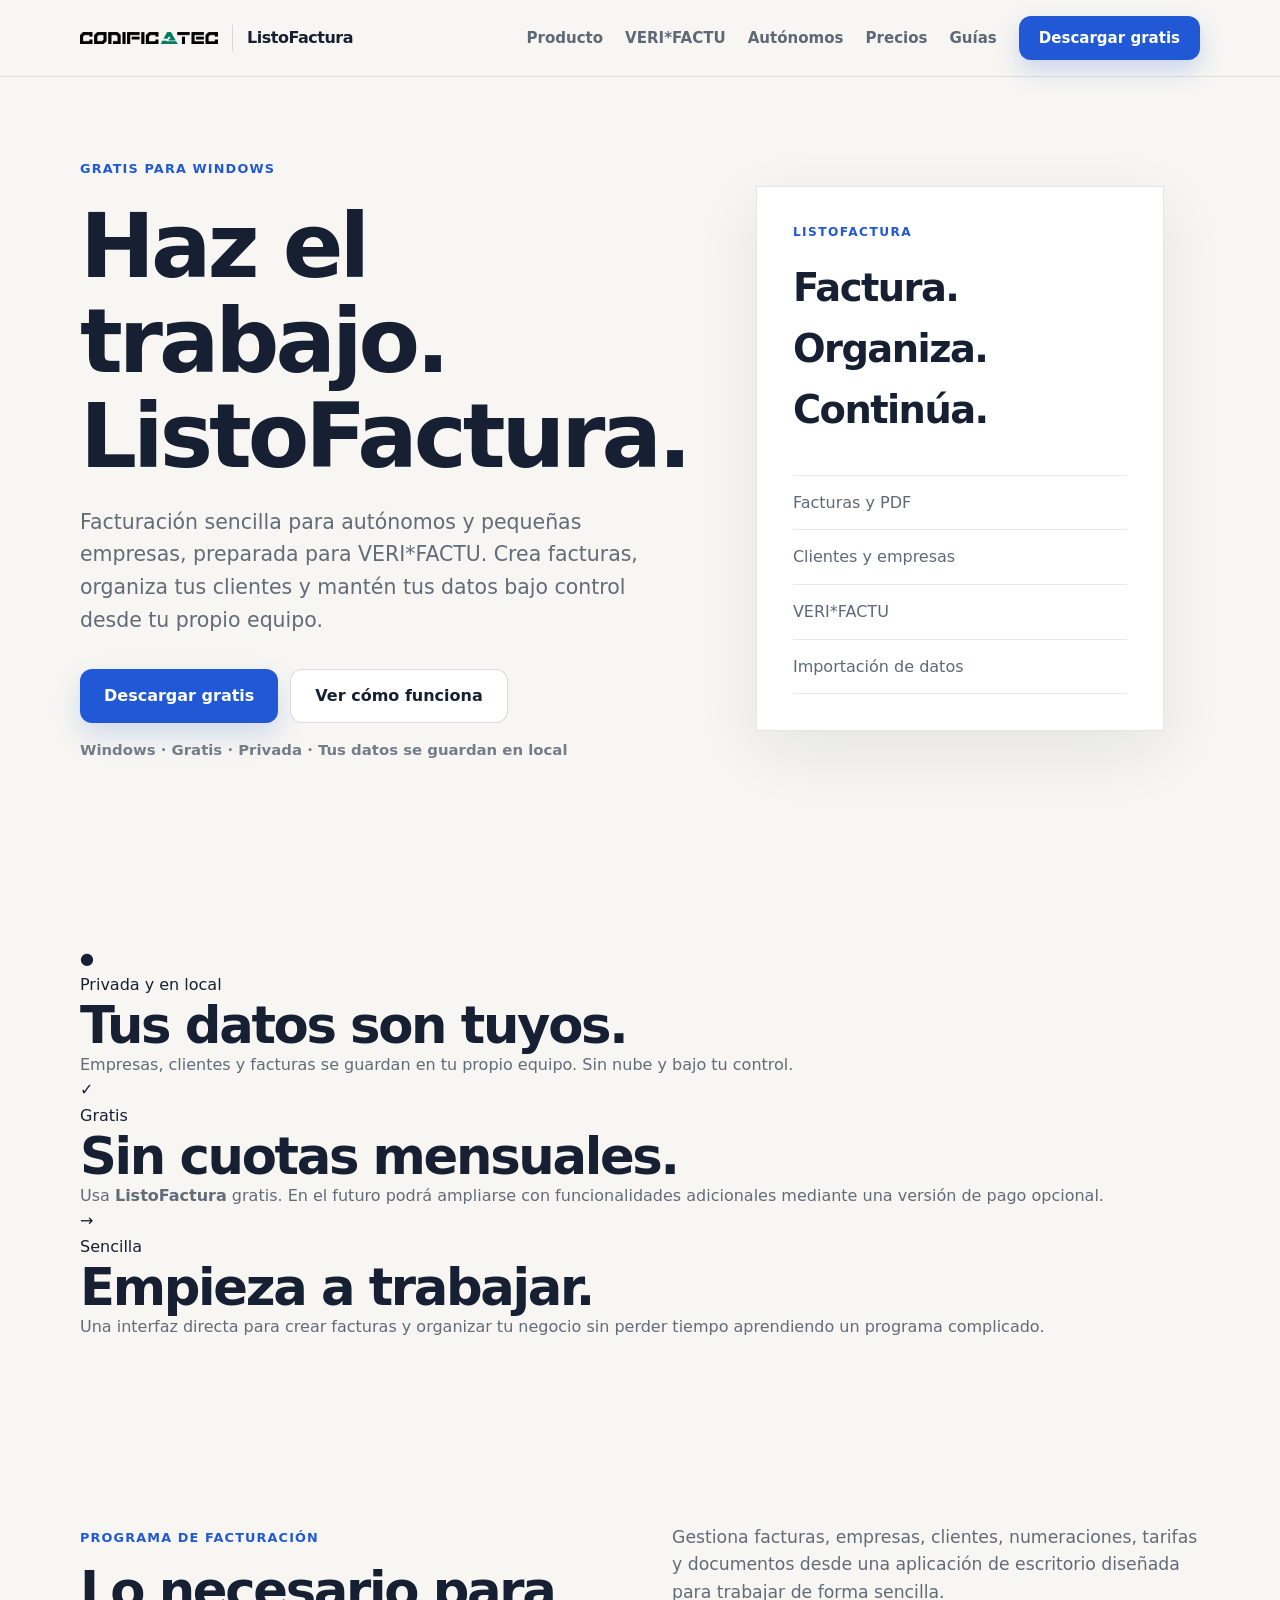
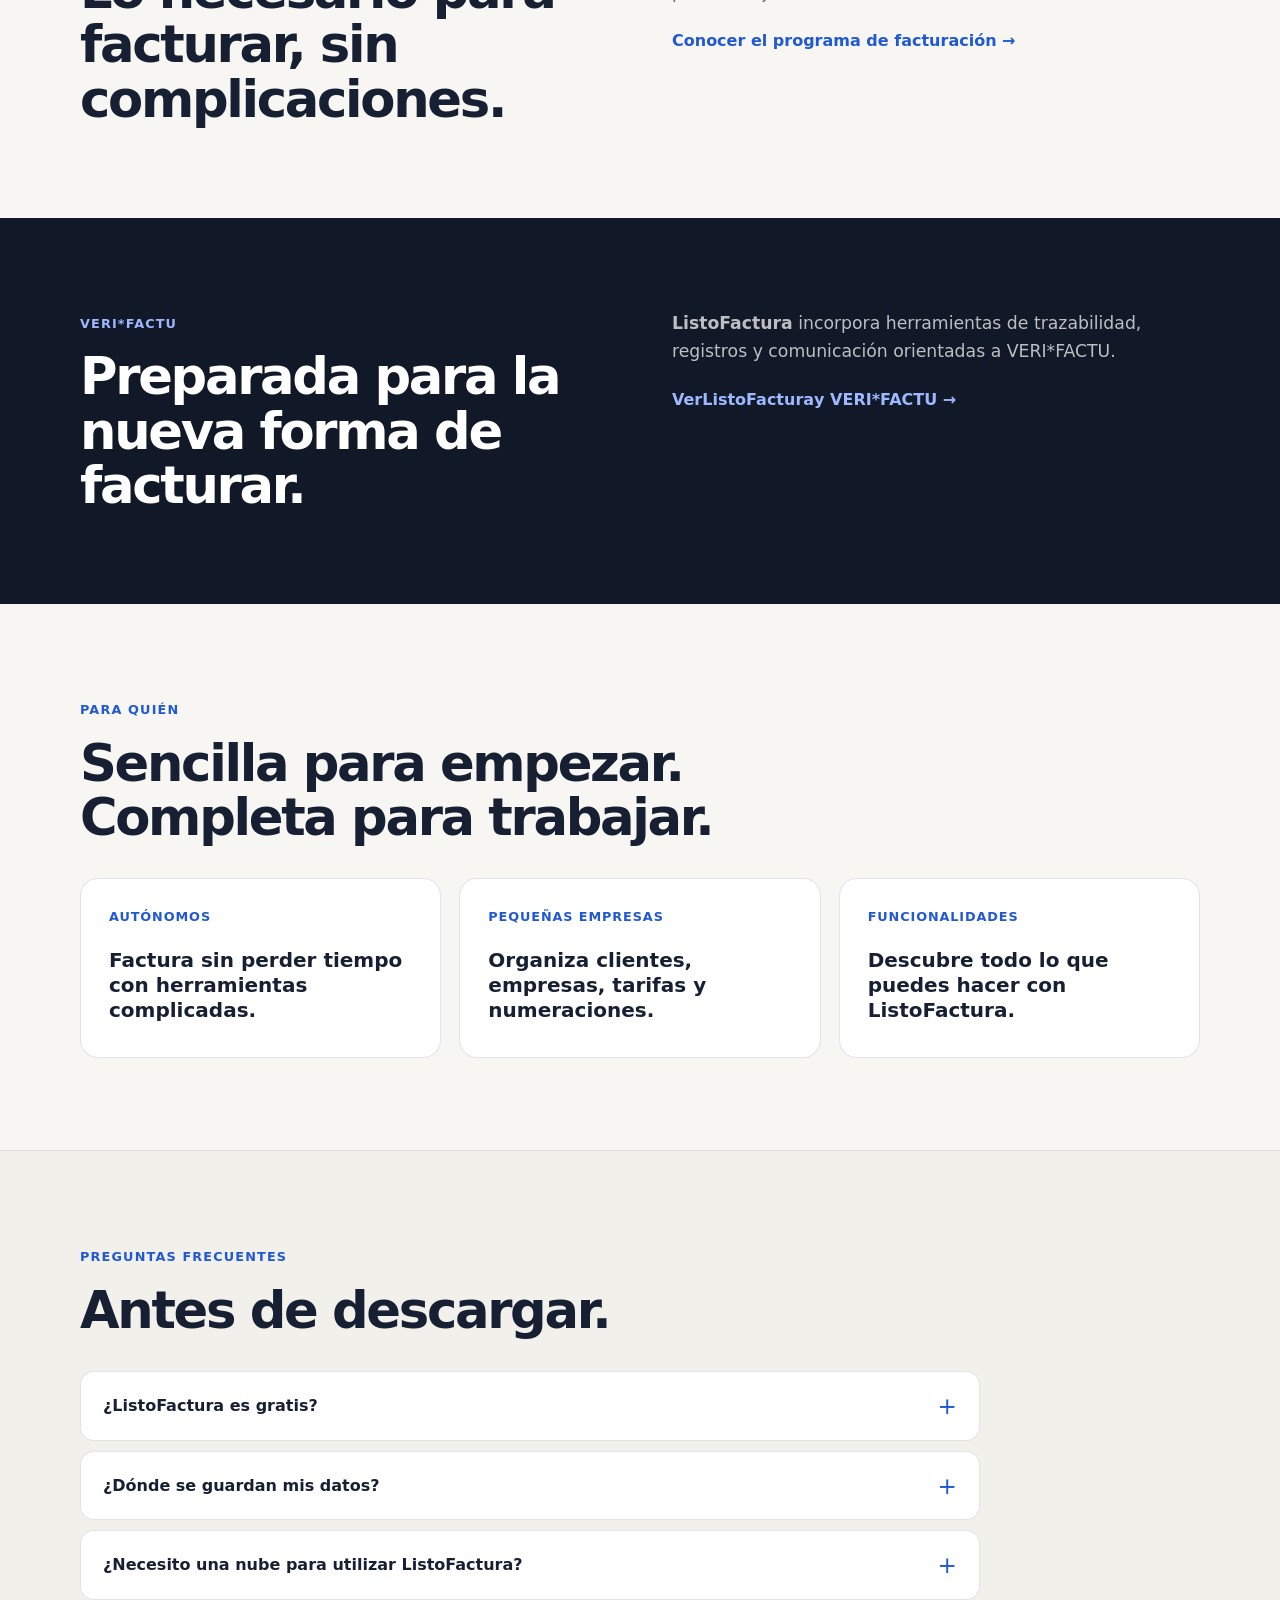
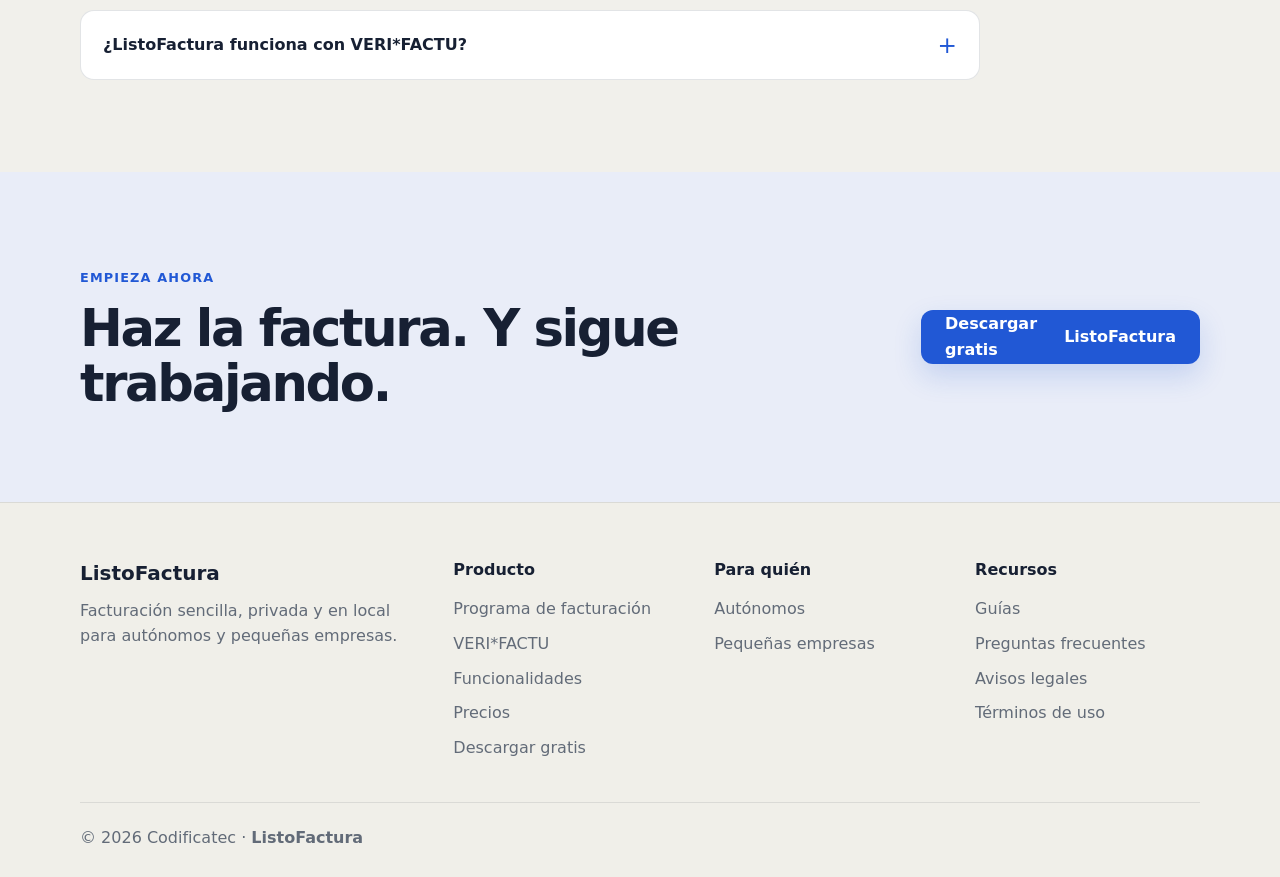
==== commit 2e66040b: "Ampliar web para SEO" ====
--- a/index.html
+++ b/index.html
@@ -5,57 +5,46 @@
   <meta charset="utf-8">
   <meta name="viewport" content="width=device-width, initial-scale=1">
 
-  <title>FacturApp | Programa de facturación para autónomos y VERI*FACTU</title>
+  <title>ListoFactura | Programa de facturación para autónomos y VERI*FACTU</title>
 
   <meta name="description"
-    content="FacturApp es un programa de facturación gratuito para autónomos y pequeñas empresas. Trabaja en local, importa tus datos fácilmente y prepárate para VERI*FACTU sin suscripciones.">
+    content="Programa de facturación gratis, sencillo y privado para autónomos y pequeñas empresas. Trabaja en local y prepárate para VERI*FACTU con ListoFactura.">
 
   <meta name="author" content="Codificatec">
   <meta name="robots" content="index, follow">
 
   <link rel="canonical" href="https://codificatec.es/">
 
-  <!-- Open Graph -->
-  <meta property="og:title" content="FacturApp | Facturación sencilla, privada y sin suscripciones">
-
+  <meta property="og:title" content="ListoFactura | Facturación sencilla, privada y gratis">
   <meta property="og:description"
-    content="Programa de facturación gratuito para autónomos y pequeñas empresas. Tus datos permanecen en local y puedes importar tu información fácilmente.">
-
+    content="Programa de facturación gratis para autónomos y pequeñas empresas. Privado, en local y preparado para VERI*FACTU.">
   <meta property="og:type" content="website">
   <meta property="og:url" content="https://codificatec.es/">
   <meta property="og:locale" content="es_ES">
-  <meta property="og:site_name" content="Codificatec">
+  <meta property="og:site_name" content="ListoFactura">
   <meta property="og:image" content="https://codificatec.es/assets/img/logo-codificatec.png">
 
-  <!-- Twitter / X -->
   <meta name="twitter:card" content="summary_large_image">
-
-  <meta name="twitter:title" content="FacturApp | Facturación sencilla, privada y sin suscripciones">
-
+  <meta name="twitter:title" content="ListoFactura | Facturación sencilla, privada y gratis">
   <meta name="twitter:description"
-    content="Programa de facturación gratuito para autónomos y pequeñas empresas. En local, privado y preparado para VERI*FACTU.">
-
+    content="Programa de facturación gratis para autónomos y pequeñas empresas. Privado, en local y preparado para VERI*FACTU.">
   <meta name="twitter:image" content="https://codificatec.es/assets/img/logo-codificatec.png">
 
-  <!-- Estilos -->
-  <link rel="preload" href="assets/css/styles.css" as="style">
-  <link rel="stylesheet" href="assets/css/styles.css">
-
-  <!-- Icono -->
-  <link rel="icon" href="assets/img/logo-codificatec.png">
-
-  <!-- Datos estructurados: aplicación -->
+  <link rel="preload" href="/assets/css/styles.css" as="style">
+  <link rel="stylesheet" href="/assets/css/styles.css">
+
+  <link rel="icon" href="/assets/img/logo-codificatec.png">
+
   <script type="application/ld+json">
   {
     "@context": "https://schema.org",
     "@type": "SoftwareApplication",
-    "name": "FacturApp",
+    "name": "ListoFactura",
     "url": "https://codificatec.es/",
-    "description": "Programa de facturación gratuito para autónomos y pequeñas empresas. Funciona principalmente en local, permite importar datos y está orientado a VERI*FACTU.",
+    "description": "Programa de facturación gratuito, sencillo y privado para autónomos y pequeñas empresas, con funcionamiento local y funcionalidades orientadas a VERI*FACTU.",
     "applicationCategory": "BusinessApplication",
     "applicationSubCategory": "Programa de facturación",
     "operatingSystem": "Windows",
-    "softwareRequirements": "Windows",
     "downloadUrl": "https://github.com/AlbertoMF1996/FacturasApp_releases/releases/latest/download/FacturaApp-win-Setup.exe",
     "image": "https://codificatec.es/assets/img/logo-codificatec.png",
     "offers": {
@@ -66,16 +55,11 @@
     "publisher": {
       "@type": "Organization",
       "name": "Codificatec",
-      "url": "https://codificatec.es/",
-      "logo": {
-        "@type": "ImageObject",
-        "url": "https://codificatec.es/assets/img/logo-codificatec.png"
-      }
+      "url": "https://codificatec.es/"
     }
   }
   </script>
 
-  <!-- Datos estructurados: Codificatec -->
   <script type="application/ld+json">
   {
     "@context": "https://schema.org",
@@ -92,20 +76,26 @@
   <header class="site-header" data-header>
     <div class="container header-inner">
 
-      <a class="brand" href="index.html" aria-label="Volver al inicio de FacturApp">
-        <img src="assets/img/logo-codificatec.png" alt="Codificatec"
-         class="brand-logo"
-         width="1498"
-         height="138">
-
-        <span class="brand-product">FacturApp</span>
+      <a class="brand" href="/" aria-label="Ir al inicio de ListoFactura">
+        <img
+          src="/assets/img/logo-codificatec.png"
+          alt="Codificatec"
+          class="brand-logo"
+          width="1498"
+          height="138">
+
+        <span class="brand-product">
+          <strong>ListoFactura</strong>
+        </span>
       </a>
 
       <nav class="main-nav" aria-label="Navegación principal">
-        <a href="#privacidad">Privacidad</a>
-        <a href="#verifactu">VERI*FACTU</a>
-        <a href="#faq">Preguntas frecuentes</a>
-        <a href="#beta">Beta</a>
+        <a href="/programa-facturacion/">Producto</a>
+        <a href="/verifactu/">VERI*FACTU</a>
+        <a href="/autonomos/">Autónomos</a>
+        <a href="/precios/">Precios</a>
+        <a href="/guias/">Guías</a>
+        <a class="nav-cta" href="/descargar/">Descargar gratis</a>
       </nav>
 
     </div>
@@ -116,6 +106,7 @@
 
     <!-- HERO -->
     <section class="hero section">
+
       <div class="container hero-grid">
 
         <div class="hero-copy">
@@ -125,164 +116,200 @@
           </span>
 
           <h1>
-            Programa de facturación sencillo, privado y para siempre.
+            Haz el trabajo.<br>
+            <strong>ListoFactura.</strong>
           </h1>
 
           <p class="hero-text">
-            FacturApp es un programa de facturación para autónomos y pequeñas empresas
-            que quieren crear facturas sin complicaciones, trabajar en local y mantener
-            el control total de sus datos, sin cuotas mensuales ni suscripciones.
+            Facturación sencilla para autónomos y pequeñas empresas,
+            preparada para VERI*FACTU.
+            Crea facturas, organiza tus clientes y mantén tus datos
+            bajo control desde tu propio equipo.
           </p>
 
           <div class="hero-actions">
 
-            <a id="mainDownloadButton" class="btn btn-primary"
+            <a
+              id="mainDownloadButton"
+              class="btn btn-primary"
               href="https://github.com/AlbertoMF1996/FacturasApp_releases/releases/latest/download/FacturaApp-win-Setup.exe"
               download>
-              Descargar para Windows
+              Descargar gratis
             </a>
 
-            <p class="download-note">
-              Aplicación gratuita · Tus datos se guardan en tu equipo · Sin suscripciones
-            </p>
+            <a
+              class="btn btn-secondary"
+              href="/programa-facturacion/">
+              Ver cómo funciona
+            </a>
 
           </div>
-        </div>
-
-
-        <div class="hero-card" aria-label="Resumen visual de FacturApp">
-
-          <div class="app-window">
-
-            <div class="window-dots" aria-hidden="true">
-              <span></span>
-              <span></span>
-              <span></span>
-            </div>
-
-            <div class="invoice-preview">
-
-              <div class="preview-top">
-                <div>
-                  <span class="small-label">Factura</span>
-                  <strong>000001</strong>
-                </div>
-
-                <span class="status-pill">
-                  Local
-                </span>
-              </div>
-
-              <div class="preview-line wide"></div>
-              <div class="preview-line"></div>
-
-              <div class="preview-row">
-                <span>Diseño limpio</span>
-                <strong>PDF</strong>
-              </div>
-
-              <div class="preview-row">
-                <span>Gestiona tus datos</span>
-                <strong>Base de datos local y privada</strong>
-              </div>
-
-              <div class="preview-row">
-                <span>VERI*FACTU</span>
-                <strong>Activo</strong>
-              </div>
-
-              <div class="preview-total">
-                <span>Total</span>
-                <strong>GRATIS</strong>
-              </div>
-
-            </div>
+
+          <p class="download-note">
+            Windows · Gratis · Privada · Tus datos se guardan en local
+          </p>
+
+        </div>
+
+
+        <div class="hero-card" aria-label="Resumen de ListoFactura">
+
+          <div class="product-panel">
+
+            <span class="product-kicker">
+              LISTOFACTURA
+            </span>
+
+            <strong class="product-title">
+              Factura. Organiza. Continúa.
+            </strong>
+
+            <div class="product-list">
+
+              <span>Facturas y PDF</span>
+              <span>Clientes y empresas</span>
+              <span>VERI*FACTU</span>
+              <span>Importación de datos</span>
+
+            </div>
+
           </div>
-        </div>
-
-      </div>
+
+        </div>
+
+      </div>
+
     </section>
 
 
-    <!-- PRIVACIDAD / CARACTERÍSTICAS -->
-    <section id="privacidad" class="section features-section">
+    <!-- BENEFICIOS -->
+    <section class="section benefits-section">
+
       <div class="container">
 
-        <div class="section-heading">
+        <div class="benefits-grid">
+
+          <article class="benefit-card">
+
+            <div class="benefit-icon" aria-hidden="true">
+              ●
+            </div>
+
+            <div>
+              <span class="benefit-label">
+                Privada y en local
+              </span>
+
+              <h2>
+                Tus datos son tuyos.
+              </h2>
+
+              <p>
+                Empresas, clientes y facturas se guardan en tu propio equipo.
+                Sin nube y bajo tu control.
+              </p>
+            </div>
+
+          </article>
+
+
+          <article class="benefit-card">
+
+            <div class="benefit-icon" aria-hidden="true">
+              ✓
+            </div>
+
+            <div>
+              <span class="benefit-label">
+                Gratis
+              </span>
+
+              <h2>
+                Sin cuotas mensuales.
+              </h2>
+
+              <p>
+                Usa <strong>ListoFactura</strong> gratis.
+                En el futuro podrá ampliarse con funcionalidades adicionales
+                mediante una versión de pago opcional.
+              </p>
+            </div>
+
+          </article>
+
+
+          <article class="benefit-card">
+
+            <div class="benefit-icon" aria-hidden="true">
+              →
+            </div>
+
+            <div>
+              <span class="benefit-label">
+                Sencilla
+              </span>
+
+              <h2>
+                Empieza a trabajar.
+              </h2>
+
+              <p>
+                Una interfaz directa para crear facturas y organizar tu negocio
+                sin perder tiempo aprendiendo un programa complicado.
+              </p>
+            </div>
+
+          </article>
+
+        </div>
+
+      </div>
+
+    </section>
+
+
+    <!-- PROGRAMA DE FACTURACIÓN -->
+    <section class="section">
+
+      <div class="container split">
+
+        <div>
 
           <span class="eyebrow">
-            Pensada para trabajar tranquilo
+            Programa de facturación
           </span>
 
           <h2>
-            Programa de facturación local para trabajar sin depender de la nube.
+            Lo necesario para facturar, sin complicaciones.
           </h2>
 
         </div>
 
 
-        <div class="feature-grid">
-
-          <article class="feature-card">
-
-            <span class="feature-icon">
-              ⌂
-            </span>
-
-            <h3>
-              En local y privada
-            </h3>
-
-            <p>
-              Tus empresas, clientes y facturas se guardan en tu ordenador.
-              Sin subir tu información a servidores externos.
-            </p>
-
-          </article>
-
-
-          <article class="feature-card">
-
-            <span class="feature-icon">
-              ∞
-            </span>
-
-            <h3>
-              Gratis para siempre
-            </h3>
-
-            <p>
-              FacturApp es gratuita para su uso principal, para siempre.
-              Sin cuotas mensuales, sin suscripciones y con tus datos siempre en local.
-            </p>
-
-          </article>
-
-
-          <article class="feature-card">
-
-            <span class="feature-icon">
-              ✓
-            </span>
-
-            <h3>
-              Sencilla desde el primer día
-            </h3>
-
-            <p>
-              Crea clientes, configura tu empresa, genera facturas PDF
-              y trabaja con una interfaz limpia y directa.
-            </p>
-
-          </article>
-
-        </div>
-      </div>
+        <div class="plain-copy">
+
+          <p>
+            Gestiona facturas, empresas, clientes, numeraciones,
+            tarifas y documentos desde una aplicación de escritorio
+            diseñada para trabajar de forma sencilla.
+          </p>
+
+          <a
+            class="text-link"
+            href="/programa-facturacion/">
+            Conocer el programa de facturación →
+          </a>
+
+        </div>
+
+      </div>
+
     </section>
 
 
-    <!-- VERI*FACTU -->
-    <section id="verifactu" class="section verifactu-section">
+    <!-- VERIFACTU -->
+    <section class="section verifactu-band">
+
       <div class="container split">
 
         <div>
@@ -292,126 +319,97 @@
           </span>
 
           <h2>
-            Facturación preparada para VERI*FACTU.
+            Preparada para la nueva forma de facturar.
           </h2>
 
+        </div>
+
+
+        <div class="plain-copy">
+
           <p>
-            FacturApp incorpora funcionalidades orientadas a VERI*FACTU,
-            con validaciones, trazabilidad y generación de registros preparados
-            para adaptarse a los requisitos establecidos por la AEAT.
+            <strong>ListoFactura</strong> incorpora herramientas de trazabilidad,
+            registros y comunicación orientadas a VERI*FACTU.
           </p>
 
-        </div>
-
-
-        <div class="notice-card">
-
-          <h3>
-            Integración en evolución
-          </h3>
-
-          <p>
-            La integración con VERI*FACTU ya ha sido probada correctamente
-            en el entorno de pruebas de la AEAT y continúa evolucionando
-            para completar su preparación para producción y adaptarse
-            a los cambios normativos y técnicos que puedan producirse.
-          </p>
-
-        </div>
-
-      </div>
+          <a
+            class="text-link"
+            href="/verifactu/">
+            Ver <strong>ListoFactura</strong> y VERI*FACTU →
+          </a>
+
+        </div>
+
+      </div>
+
     </section>
 
 
-    <!-- CAPTURAS -->
-    <section class="section screenshots-section" aria-labelledby="screenshots-title">
+    <!-- PARA QUIÉN -->
+    <section class="section audience-section">
 
       <div class="container">
 
         <div class="section-heading">
 
-          <h2 id="screenshots-title">
-            Una experiencia limpia para gestionar tus facturas.
+          <span class="eyebrow">
+            Para quién
+          </span>
+
+          <h2>
+            Sencilla para empezar. Completa para trabajar.
           </h2>
 
         </div>
 
 
-        <div class="screens-grid">
-
-          <article class="screen-card">
-
-            <button class="screenshot-card" type="button" data-lightbox-index="0">
-
-              <img src="assets/img/screenshots/facturas.webp"
-                alt="Panel de facturas del programa de facturación FacturApp" width="800" height="230" loading="lazy">
-
-              <span>
-                Panel de facturas
-              </span>
-
-            </button>
-
-          </article>
-
-
-          <article class="screen-card">
-
-            <button class="screenshot-card" type="button" data-lightbox-index="1">
-
-              <img src="assets/img/screenshots/clientes.webp" alt="Gestión de clientes y empresas en FacturApp"
-                width="800" height="230" loading="lazy">
-
-              <span>
-                Clientes y empresas
-              </span>
-
-            </button>
-
-          </article>
-
-
-          <article class="screen-card">
-
-            <button class="screenshot-card" type="button" data-lightbox-index="2">
-
-              <img src="assets/img/screenshots/pdf.webp" alt="Vista previa de una factura PDF generada con FacturApp"
-                width="800" height="230" loading="lazy">
-
-              <span>
-                Vista previa PDF
-              </span>
-
-            </button>
-
-          </article>
-
-        </div>
-
-      </div>
-    </section>
-
-
-    <!-- ROADMAP -->
-    <section class="section roadmap-section">
-
-      <div class="container roadmap-card">
-
-        <span class="eyebrow">
-          Crece con tus sugerencias
-        </span>
-
-        <h2>
-          Una app flexible, construida alrededor de necesidades reales.
-        </h2>
-
-        <p>
-          FacturApp nace para ser sencilla, pero no limitada.
-          La app crecerá escuchando a autónomos y pequeñas empresas
-          que necesitan una herramienta práctica, privada y fácil de usar.
-          Las funciones avanzadas podrán desbloquearse con Premium:
-          un solo pago, infinitos usos.
-        </p>
+        <div class="link-grid">
+
+          <a
+            class="link-card"
+            href="/autonomos/">
+
+            <span>
+              Autónomos
+            </span>
+
+            <strong>
+              Factura sin perder tiempo con herramientas complicadas.
+            </strong>
+
+          </a>
+
+
+          <a
+            class="link-card"
+            href="/pymes/">
+
+            <span>
+              Pequeñas empresas
+            </span>
+
+            <strong>
+              Organiza clientes, empresas, tarifas y numeraciones.
+            </strong>
+
+          </a>
+
+
+          <a
+            class="link-card"
+            href="/funcionalidades/">
+
+            <span>
+              Funcionalidades
+            </span>
+
+            <strong>
+              Descubre todo lo que puedes hacer con <strong>ListoFactura</strong>.
+            </strong>
+
+          </a>
+
+        </div>
 
       </div>
 
@@ -420,6 +418,7 @@
 
     <!-- FAQ -->
     <section id="faq" class="section faq-section">
+
       <div class="container">
 
         <div class="section-heading">
@@ -429,25 +428,18 @@
           </span>
 
           <h2>
-            Todo lo que necesitas saber antes de empezar.
+            Antes de descargar.
           </h2>
 
-          <p>
-            FacturApp está pensada para que puedas empezar a facturar
-            de forma sencilla, sin suscripciones, sin depender de la nube
-            y sin complicaciones innecesarias.
-          </p>
-
         </div>
 
 
         <div class="faq-list">
 
-
           <details class="faq-item">
 
             <summary>
-              ¿FacturApp es realmente gratis?
+              ¿ListoFactura es gratis?
             </summary>
 
             <div class="faq-answer">
@@ -455,25 +447,41 @@
               <div class="faq-answer-inner">
 
                 <p>
-                  Sí. FacturApp es gratuita para su uso principal
-                  y la intención es que siga siéndolo para siempre.
+                  Sí. <strong>ListoFactura</strong> es gratis y no requiere
+                  una suscripción mensual.
                 </p>
 
                 <p>
-                  Queremos recuperar una idea que cada vez parece menos habitual:
-                  <strong>
-                    usar un programa sin tener que pagar una suscripción todos los meses.
-                  </strong>
-                  Lo instalas en tu ordenador y puedes seguir utilizándolo
-                  sin cuotas mensuales.
+                  En el futuro podrá existir una versión de pago opcional
+                  con funcionalidades adicionales, sin convertir el uso
+                  gratuito de <strong>ListoFactura</strong> en una suscripción.
                 </p>
 
+              </div>
+
+            </div>
+
+          </details>
+
+
+          <details class="faq-item">
+
+            <summary>
+              ¿Dónde se guardan mis datos?
+            </summary>
+
+            <div class="faq-answer">
+
+              <div class="faq-answer-inner">
+
                 <p>
-                  En el futuro podrán existir funcionalidades avanzadas opcionales,
-                  pero la aplicación principal seguirá pudiendo utilizarse gratuitamente.
+                  <strong>ListoFactura</strong> trabaja principalmente en local.
+                  Tus empresas, clientes, facturas y demás información
+                  permanecen almacenados en tu propio equipo.
                 </p>
 
               </div>
+
             </div>
 
           </details>
@@ -482,7 +490,7 @@
           <details class="faq-item">
 
             <summary>
-              ¿Dónde se guardan mis facturas y mis datos?
+              ¿Necesito una nube para utilizar ListoFactura?
             </summary>
 
             <div class="faq-answer">
@@ -490,20 +498,17 @@
               <div class="faq-answer-inner">
 
                 <p>
-                  En tu propio ordenador. Tus empresas, clientes, facturas
-                  y demás información se almacenan localmente y no se suben
-                  automáticamente a servidores de Codificatec.
+                  No. <strong>ListoFactura</strong> está diseñada para trabajar
+                  almacenando tus datos en local.
                 </p>
 
                 <p>
-                  <strong>
-                    Tus datos son tuyos y permanecen bajo tu control.
-                  </strong>
-                  FacturApp no necesita almacenar tu información comercial
-                  en una nube para funcionar.
+                  Las funciones que necesariamente deben comunicarse con servicios
+                  externos, como VERI*FACTU, utilizarán Internet cuando sea necesario.
                 </p>
 
               </div>
+
             </div>
 
           </details>
@@ -512,7 +517,7 @@
           <details class="faq-item">
 
             <summary>
-              ¿Necesito conexión a Internet para utilizar FacturApp?
+              ¿ListoFactura funciona con VERI*FACTU?
             </summary>
 
             <div class="faq-answer">
@@ -520,187 +525,48 @@
               <div class="faq-answer-inner">
 
                 <p>
-                  No para el trabajo habitual. Puedes gestionar empresas
-                  y clientes, preparar facturas, consultar información
-                  y generar documentos aunque no tengas conexión a Internet.
+                  <strong>ListoFactura</strong> incorpora funcionalidades orientadas
+                  a VERI*FACTU y su integración ha sido probada correctamente
+                  en el entorno de pruebas de la AEAT.
                 </p>
 
-                <p>
-                  Algunas funciones que dependen necesariamente de servicios externos,
-                  como el envío de correos electrónicos o las comunicaciones
-                  con VERI*FACTU, sí requieren conexión a Internet.
-                </p>
-
-                <p>
-                  Puedes preparar tus facturas cuando quieras
-                  y realizar los envíos que requieran conexión
-                  cuando vuelvas a estar conectado.
-                </p>
-
               </div>
+
             </div>
 
           </details>
 
-
-          <details class="faq-item">
-
-            <summary>
-              Ya utilizo Excel u otro programa. ¿Tengo que introducir todos mis datos otra vez?
-            </summary>
-
-            <div class="faq-answer">
-
-              <div class="faq-answer-inner">
-
-                <p>
-                  No. FacturApp incorpora un importador inteligente pensado
-                  para facilitar el cambio desde hojas de cálculo
-                  y otras aplicaciones.
-                </p>
-
-                <p>
-                  Puedes importar tus datos, relacionar las columnas
-                  de tu archivo con los campos de FacturApp
-                  y revisar la información antes de crear empresas,
-                  clientes o facturas.
-                </p>
-
-                <p>
-                  Si tus datos de origen están bien estructurados,
-                  <strong>
-                    en menos de 10 minutos puedes tener el programa preparado
-                    para empezar a facturar
-                  </strong>,
-                  sin tener que volver a introducir manualmente toda tu información.
-                </p>
-
-              </div>
-            </div>
-
-          </details>
-
-
-          <details class="faq-item">
-
-            <summary>
-              ¿FacturApp funciona con VERI*FACTU?
-            </summary>
-
-            <div class="faq-answer">
-
-              <div class="faq-answer-inner">
-
-                <p>
-                  FacturApp incorpora funcionalidades orientadas a VERI*FACTU,
-                  incluyendo validaciones, trazabilidad
-                  y generación de los registros necesarios.
-                </p>
-
-                <p>
-                  La integración ya ha sido probada correctamente
-                  en el entorno de pruebas de la AEAT
-                  y continúa evolucionando para completar
-                  su preparación para producción
-                  y adaptarse a los requisitos técnicos
-                  y normativos vigentes.
-                </p>
-
-              </div>
-            </div>
-
-          </details>
-
-
-          <details class="faq-item">
-
-            <summary>
-              ¿Mis datos se envían a Codificatec?
-            </summary>
-
-            <div class="faq-answer">
-
-              <div class="faq-answer-inner">
-
-                <p>
-                  No. FacturApp no envía automáticamente a Codificatec
-                  las facturas, clientes, empresas ni demás información
-                  que almacenes en la aplicación.
-                </p>
-
-                <p>
-                  Cuando una funcionalidad requiera comunicarse con
-                  un servicio externo, será únicamente para realizar
-                  la operación correspondiente, por ejemplo
-                  una comunicación con la AEAT
-                  o el envío de un correo electrónico.
-                </p>
-
-              </div>
-            </div>
-
-          </details>
-
-
-          <details class="faq-item">
-
-            <summary>
-              ¿Para quién está pensada FacturApp?
-            </summary>
-
-            <div class="faq-answer">
-
-              <div class="faq-answer-inner">
-
-                <p>
-                  Principalmente para autónomos, profesionales
-                  y pequeñas empresas que quieren gestionar
-                  su facturación de una forma sencilla,
-                  privada y sin depender de una plataforma en la nube.
-                </p>
-
-              </div>
-            </div>
-
-          </details>
-
-
-        </div>
-
-      </div>
+        </div>
+
+      </div>
+
     </section>
 
 
-    <!-- BETA -->
-    <section id="beta" class="section beta-section">
-
-      <div class="container beta-box">
+    <!-- CTA FINAL -->
+    <section class="section download-strip">
+
+      <div class="container download-strip-inner">
 
         <div>
 
           <span class="eyebrow">
-            Versión beta
+            Empieza ahora
           </span>
 
           <h2>
-            Gratis para siempre. Ahora en beta.
+            Haz la factura. Y sigue trabajando.
           </h2>
 
-          <p>
-            FacturApp es gratuita para su uso principal,
-            no solo durante la beta.
-            Esta versión puede recibir cambios frecuentes,
-            por lo que se recomienda hacer copias de seguridad
-            mientras la aplicación sigue evolucionando.
-          </p>
-
-        </div>
-
-
-        <a id="bottomDownloadButton" class="btn btn-primary"
+        </div>
+
+
+        <a
+          id="bottomDownloadButton"
+          class="btn btn-primary"
           href="https://github.com/AlbertoMF1996/FacturasApp_releases/releases/latest/download/FacturaApp-win-Setup.exe"
           download>
-          Descargar para Windows
+          Descargar gratis <strong>ListoFactura</strong>
         </a>
 
       </div>
@@ -708,82 +574,139 @@
     </section>
 
   </main>
-
-
-  <!-- LIGHTBOX -->
-  <div class="lightbox" data-lightbox hidden aria-hidden="true" role="dialog" aria-modal="true"
-    aria-label="Visor de capturas de FacturApp">
-
-    <button class="lightbox-close" type="button" data-lightbox-close aria-label="Cerrar visor">
-      ×
-    </button>
-
-    <button class="lightbox-nav lightbox-prev" type="button" data-lightbox-prev aria-label="Captura anterior">
-      ‹
-    </button>
-
-
-    <figure class="lightbox-content">
-
-      <img class="lightbox-image" data-lightbox-image src="" alt="">
-
-      <figcaption data-lightbox-caption>
-        Panel resumen
-      </figcaption>
-
-    </figure>
-
-
-    <button class="lightbox-nav lightbox-next" type="button" data-lightbox-next aria-label="Captura siguiente">
-      ›
-    </button>
-
-  </div>
 
 
   <!-- FOOTER -->
   <footer class="site-footer">
 
-    <div class="container footer-inner">
+    <div class="container footer-grid">
+
+      <div>
+
+        <a class="footer-brand" href="/">
+          <strong>ListoFactura</strong>
+        </a>
+
+        <p>
+          Facturación sencilla, privada y en local para autónomos
+          y pequeñas empresas.
+        </p>
+
+      </div>
+
+
+      <div>
+
+        <strong>
+          Producto
+        </strong>
+
+        <a href="/programa-facturacion/">
+          Programa de facturación
+        </a>
+
+        <a href="/verifactu/">
+          VERI*FACTU
+        </a>
+
+        <a href="/funcionalidades/">
+          Funcionalidades
+        </a>
+
+        <a href="/precios/">
+          Precios
+        </a>
+
+        <a href="/descargar/">
+          Descargar gratis
+        </a>
+
+      </div>
+
+
+      <div>
+
+        <strong>
+          Para quién
+        </strong>
+
+        <a href="/autonomos/">
+          Autónomos
+        </a>
+
+        <a href="/pymes/">
+          Pequeñas empresas
+        </a>
+
+      </div>
+
+
+      <div>
+
+        <strong>
+          Recursos
+        </strong>
+
+        <a href="/guias/">
+          Guías
+        </a>
+
+        <a href="/#faq">
+          Preguntas frecuentes
+        </a>
+
+        <a href="/avisos-legales/">
+          Avisos legales
+        </a>
+
+        <a href="/terminos/">
+          Términos de uso
+        </a>
+
+      </div>
+
+    </div>
+
+
+    <div class="container footer-bottom">
 
       <p>
-        © <span data-year></span> Codificatec · FacturApp beta
+        © <span data-year></span> Codificatec · <strong>ListoFactura</strong>
       </p>
 
-      <div class="footer-links">
-
-        <a href="avisos-legales.html">
-          Avisos legales
-        </a>
-
-        <a href="terminos.html">
-          Términos de uso
-        </a>
-
-      </div>
-
     </div>
 
   </footer>
 
 
-  <!-- DESCARGA STICKY -->
-  <div id="stickyDownload" class="sticky-download">
-
-    <span>
-      FacturApp gratis para Windows
-    </span>
-
-    <a class="btn btn-primary"
+  <!-- DESCARGA FLOTANTE -->
+  <div
+    id="stickyDownload"
+    class="sticky-download">
+
+    <div class="sticky-download-copy">
+
+      <span class="sticky-download-title">
+        <strong>ListoFactura</strong>
+      </span>
+
+      <span class="sticky-download-meta">
+        Windows · Gratis
+      </span>
+
+    </div>
+
+    <a
+      class="btn btn-primary"
       href="https://github.com/AlbertoMF1996/FacturasApp_releases/releases/latest/download/FacturaApp-win-Setup.exe"
       download>
-      Descargar para Windows
+      Descargar gratis
     </a>
 
   </div>
 
 
-  <script src="assets/js/main.js" defer></script>
+  <script src="/assets/js/main.js" defer></script>
 
 </body>
 
--- a/assets/css/styles.css
+++ b/assets/css/styles.css
@@ -8,11 +8,17 @@
 
 body {
   margin: 0;
-  font-family: Inter, ui-sans-serif, system-ui, -apple-system, BlinkMacSystemFont, "Segoe UI", sans-serif;
-  color: #18202b;
-  background:
-    radial-gradient(circle at top left, rgba(27, 99, 255, 0.12), transparent 34rem),
-    linear-gradient(180deg, #f3efe6 0%, #f8f4eb 45%, #efe9dc 100%);
+  font-family:
+    Inter,
+    ui-sans-serif,
+    system-ui,
+    -apple-system,
+    BlinkMacSystemFont,
+    "Segoe UI",
+    sans-serif;
+
+  color: #172033;
+  background: #f7f6f2;
   line-height: 1.6;
 }
 
@@ -35,160 +41,239 @@
   width: min(820px, calc(100% - 40px));
 }
 
+.narrow-page {
+  width: min(860px, calc(100% - 40px));
+}
+
 .section {
-  padding: 96px 0;
-}
+  padding: 92px 0;
+}
+
+
+/* =========================================================
+   HEADER
+   ========================================================= */
 
 .site-header {
   position: sticky;
   top: 0;
   z-index: 20;
-  backdrop-filter: blur(18px);
-  background: rgba(243, 239, 230, 0.82);
-  border-bottom: 1px solid rgba(24, 32, 43, 0.08);
+
+  background: rgba(247, 246, 242, 0.92);
+  border-bottom: 1px solid rgba(23, 32, 51, 0.1);
+
+  backdrop-filter: blur(16px);
+
   transition:
-    background 220ms ease,
-    box-shadow 220ms ease,
-    border-color 220ms ease;
+    background 180ms ease,
+    box-shadow 180ms ease;
 }
 
 .site-header.is-scrolled {
-  background: rgba(243, 239, 230, 0.94);
-  box-shadow: 0 8px 30px rgba(16, 24, 40, 0.06);
-  border-bottom-color: rgba(24, 32, 43, 0.12);
-}
-
-.site-header.compact {
-  position: static;
+  background: rgba(247, 246, 242, 0.97);
+  box-shadow: 0 8px 30px rgba(17, 24, 39, 0.06);
 }
 
 .header-inner {
-  min-height: 78px;
+  min-height: 76px;
+
   display: flex;
   align-items: center;
   justify-content: space-between;
+
   gap: 24px;
 }
 
 .brand {
   display: inline-flex;
   align-items: center;
-  gap: 16px;
-  font-weight: 800;
+
+  gap: 14px;
+
+  font-weight: 900;
   letter-spacing: -0.03em;
 }
 
 .brand-logo {
-  width: 150px;
+  width: 138px;
   height: auto;
-  object-fit: contain;
 }
 
 .brand-product {
-  padding-left: 16px;
-  border-left: 1px solid rgba(24, 32, 43, 0.12);
-  font-size: 1.05rem;
+  padding-left: 14px;
+
+  border-left: 1px solid rgba(23, 32, 51, 0.15);
 }
 
 .main-nav {
   display: flex;
   align-items: center;
-  gap: 24px;
-  color: #667085;
-  font-size: 0.95rem;
-}
-
-.main-nav a,
-.footer-links a,
-.text-link {
+
+  gap: 22px;
+
+  color: #5f6877;
+
+  font-size: 0.94rem;
+  font-weight: 600;
+}
+
+.main-nav > a:not(.nav-cta) {
   transition: color 180ms ease;
 }
 
-.main-nav a:hover,
-.footer-links a:hover,
-.text-link:hover {
-  color: #1b63ff;
-}
-
-.hero {
-  padding-top: 84px;
-}
-
-.hero-grid {
-  display: grid;
-  grid-template-columns: 1.05fr 0.95fr;
-  align-items: center;
-  gap: 64px;
-}
-
-.eyebrow {
+.main-nav > a:not(.nav-cta):hover {
+  color: #2158d5;
+}
+
+.nav-cta {
   display: inline-flex;
   align-items: center;
-  gap: 8px;
-  padding: 8px 12px;
-  border: 1px solid rgba(27, 99, 255, 0.18);
-  border-radius: 999px;
-  color: #1b63ff;
-  background: rgba(27, 99, 255, 0.08);
-  font-weight: 800;
-  font-size: 0.82rem;
+  justify-content: center;
+
+  min-height: 44px;
+
+  padding: 0 20px;
+
+  border: 0;
+  border-radius: 12px;
+
+  background: #2158d5;
+  color: #ffffff !important;
+
+  font-weight: 900;
+
+  box-shadow: 0 10px 24px rgba(33, 88, 213, 0.22);
+
+  transition:
+    background 180ms ease,
+    transform 180ms ease,
+    box-shadow 180ms ease;
+}
+
+.nav-cta:hover {
+  background: #163f9d;
+  color: #ffffff !important;
+
+  transform: translateY(-2px);
+
+  box-shadow: 0 14px 30px rgba(33, 88, 213, 0.3);
+}
+
+
+/* =========================================================
+   TIPOGRAFÍA
+   ========================================================= */
+
+.eyebrow {
+  display: inline-block;
+
+  color: #2158d5;
+
+  font-size: 0.8rem;
+  font-weight: 900;
+
   text-transform: uppercase;
-  letter-spacing: 0.08em;
+  letter-spacing: 0.09em;
 }
 
 h1,
 h2,
 h3 {
+  margin: 0;
+
   line-height: 1.06;
-  letter-spacing: -0.055em;
-  margin: 0;
+
+  letter-spacing: -0.045em;
 }
 
 h1 {
-  margin-top: 24px;
-  font-size: clamp(3.1rem, 7vw, 6.4rem);
-  max-width: 900px;
+  margin-top: 18px;
+
+  font-size: clamp(3rem, 7vw, 6rem);
 }
 
 h2 {
-  font-size: clamp(2.1rem, 4.4vw, 4rem);
+  font-size: clamp(2rem, 4vw, 3.7rem);
 }
 
 h3 {
-  font-size: 1.35rem;
+  font-size: 1.25rem;
 }
 
 p {
   margin: 0;
-  color: #667085;
+
+  color: #626b78;
+}
+
+
+/* =========================================================
+   HERO
+   ========================================================= */
+
+.hero {
+  padding-top: 78px;
+}
+
+.hero-grid {
+  display: grid;
+
+  grid-template-columns: 1.08fr 0.92fr;
+
+  gap: 68px;
+
+  align-items: center;
 }
 
 .hero-text {
-  margin-top: 24px;
-  max-width: 650px;
-  font-size: clamp(1.08rem, 1.5vw, 1.28rem);
+  margin-top: 22px;
+
+  max-width: 680px;
+
+  font-size: clamp(1.08rem, 1.6vw, 1.28rem);
 }
 
 .hero-actions {
-  margin-top: 36px;
   display: flex;
-  flex-direction: column;
-  align-items: flex-start;
-  gap: 14px;
-}
+  flex-wrap: wrap;
+
+  gap: 12px;
+
+  margin-top: 32px;
+}
+
+.download-note {
+  margin-top: 16px;
+
+  color: #747c88;
+
+  font-size: 0.93rem;
+  font-weight: 600;
+}
+
+
+/* =========================================================
+   BOTONES
+   ========================================================= */
 
 .btn {
   display: inline-flex;
   align-items: center;
   justify-content: center;
-  min-height: 58px;
-  padding: 0 28px;
-  border-radius: 999px;
-  font-weight: 850;
+
+  min-height: 54px;
+
+  padding: 0 24px;
+
+  border-radius: 12px;
+
+  font-weight: 900;
+
   transition:
     transform 180ms ease,
     box-shadow 180ms ease,
-    background 180ms ease;
+    background 180ms ease,
+    border-color 180ms ease;
 }
 
 .btn:hover {
@@ -196,832 +281,1463 @@
 }
 
 .btn-primary {
-  color: white;
-  background: linear-gradient(135deg, #1b63ff, #1b63ff);
-  box-shadow: 0 18px 40px rgba(27, 99, 255, 0.28);
+  color: #ffffff;
+
+  background: #2158d5;
+
+  box-shadow: 0 12px 28px rgba(33, 88, 213, 0.18);
+}
+
+.btn-primary:visited {
+  color: #ffffff;
 }
 
 .btn-primary:hover {
-  background: linear-gradient(135deg, #8b6d4a, #59422c);
-}
-
-.btn-primary,
-.beta-box .btn-primary {
-  color: #fffaf0 !important;
-  text-shadow: 0 1px 1px rgba(0, 0, 0, 0.22);
-}
-
-.btn-primary:visited,
-.beta-box .btn-primary:visited {
-  color: #fffaf0 !important;
-}
-
-.download-note {
-  font-size: 0.95rem;
-}
+  background: #163f9d;
+
+  box-shadow: 0 16px 32px rgba(33, 88, 213, 0.25);
+}
+
+.btn-secondary {
+  border: 1px solid rgba(23, 32, 51, 0.16);
+
+  background: #ffffff;
+}
+
+.btn-secondary:hover {
+  border-color: rgba(33, 88, 213, 0.35);
+}
+
+
+/* =========================================================
+   PANEL HERO
+   ========================================================= */
 
 .hero-card {
+  align-self: stretch;
+
+  display: flex;
+  align-items: center;
+}
+
+.product-panel {
+  width: 100%;
+
+  padding: 36px;
+
+  border: 1px solid rgba(23, 32, 51, 0.12);
+
+  background: #ffffff;
+
+  box-shadow: 0 20px 60px rgba(17, 24, 39, 0.08);
+}
+
+.product-kicker {
+  display: block;
+
+  color: #2158d5;
+
+  font-size: 0.76rem;
+  font-weight: 900;
+
+  letter-spacing: 0.12em;
+}
+
+.product-title {
+  display: block;
+
+  margin-top: 14px;
+
+  font-size: clamp(1.7rem, 3vw, 2.6rem);
+
+  letter-spacing: -0.04em;
+}
+
+.product-list {
+  display: grid;
+
+  margin-top: 34px;
+
+  border-top: 1px solid rgba(23, 32, 51, 0.1);
+}
+
+.product-list span {
+  padding: 14px 0;
+
+  border-bottom: 1px solid rgba(23, 32, 51, 0.1);
+
+  color: #5f6877;
+}
+
+
+/* =========================================================
+   BENEFICIOS - PROGRAMA DE FACTURACIÓN
+   ========================================================= */
+
+.compact-section {
+  padding-top: 34px;
+  padding-bottom: 78px;
+}
+
+.benefit-grid {
+  display: grid;
+  grid-template-columns: repeat(2, minmax(0, 1fr));
+  gap: 18px;
+}
+
+.benefit-item {
   position: relative;
-}
-
-.hero-card::before {
+
+  display: grid;
+  grid-template-columns: 52px minmax(0, 1fr);
+  gap: 20px;
+
+  min-height: 190px;
+
+  padding: 30px;
+
+  overflow: hidden;
+
+  border: 1px solid rgba(23, 32, 51, 0.09);
+  border-radius: 20px;
+
+  background: #ffffff;
+
+  box-shadow:
+    0 8px 30px rgba(17, 24, 39, 0.035);
+
+  transition:
+    transform 180ms ease,
+    border-color 180ms ease,
+    box-shadow 180ms ease;
+}
+
+.benefit-item::before {
   content: "";
+
   position: absolute;
-  inset: 12%;
-  background: rgba(27, 99, 255, 0.16);
-  filter: blur(70px);
-  border-radius: 50%;
-}
-
-.app-window {
+  top: 0;
+  left: 0;
+
+  width: 100%;
+  height: 3px;
+
+  background: transparent;
+
+  transition: background 180ms ease;
+}
+
+.benefit-item:hover {
+  transform: translateY(-4px);
+
+  border-color: rgba(33, 88, 213, 0.17);
+
+  box-shadow:
+    0 18px 42px rgba(17, 24, 39, 0.07);
+}
+
+.benefit-item:hover::before {
+  background: #2158d5;
+}
+
+.benefit-item-number {
+  display: flex;
+  align-items: flex-start;
+  justify-content: center;
+
+  padding-top: 4px;
+
+  color: #2158d5;
+
+  font-size: 0.78rem;
+  font-weight: 900;
+
+  letter-spacing: 0.08em;
+}
+
+.benefit-item-content {
+  min-width: 0;
+}
+
+.benefit-item h2 {
+  margin: 0;
+
+  font-size: 1.45rem;
+  line-height: 1.2;
+
+  letter-spacing: -0.035em;
+}
+
+.benefit-item p {
+  max-width: 430px;
+
+  margin-top: 12px;
+
+  color: #6b7380;
+
+  font-size: 0.98rem;
+  line-height: 1.65;
+}
+
+
+/* TARJETA DESTACADA */
+
+.benefit-item-wide {
+  grid-column: 1 / -1;
+
+  grid-template-columns: 52px minmax(0, 1fr) auto;
+
+  align-items: center;
+
+  min-height: 155px;
+
+  background:
+    linear-gradient(
+      110deg,
+      #ffffff 0%,
+      #ffffff 58%,
+      #f1f5ff 100%
+    );
+}
+
+.benefit-item-wide p {
+  max-width: 620px;
+}
+
+.benefit-local-badge {
+  display: inline-flex;
+  align-items: center;
+
+  white-space: nowrap;
+
+  padding: 9px 14px;
+
+  border: 1px solid rgba(33, 88, 213, 0.14);
+  border-radius: 999px;
+
+  background: rgba(33, 88, 213, 0.06);
+
+  color: #2158d5;
+
+  font-size: 0.82rem;
+  font-weight: 800;
+}
+
+
+/* RESPONSIVE */
+
+@media (max-width: 760px) {
+
+  .benefit-grid {
+    grid-template-columns: 1fr;
+  }
+
+  .benefit-item,
+  .benefit-item-wide {
+    grid-column: auto;
+
+    grid-template-columns: 44px minmax(0, 1fr);
+
+    min-height: auto;
+  }
+
+  .benefit-local-badge {
+    grid-column: 2;
+
+    justify-self: start;
+
+    margin-top: 4px;
+  }
+
+}
+
+
+@media (max-width: 560px) {
+
+  .compact-section {
+    padding-top: 18px;
+    padding-bottom: 58px;
+  }
+
+  .benefit-grid {
+    gap: 12px;
+  }
+
+  .benefit-item,
+  .benefit-item-wide {
+    grid-template-columns: 34px minmax(0, 1fr);
+
+    gap: 12px;
+
+    padding: 22px;
+
+    border-radius: 17px;
+  }
+
+  .benefit-item h2 {
+    font-size: 1.25rem;
+  }
+
+  .benefit-item p {
+    margin-top: 9px;
+  }
+
+}
+
+/* =========================================================
+   BLOQUES GENERALES
+   ========================================================= */
+
+.split {
+  display: grid;
+
+  grid-template-columns: 1fr 1fr;
+
+  gap: 64px;
+
+  align-items: start;
+}
+
+.split h2 {
+  margin-top: 14px;
+}
+
+.plain-copy p {
+  font-size: 1.08rem;
+}
+
+.text-link {
+  display: inline-flex;
+
+  margin-top: 22px;
+
+  color: #2158d5;
+
+  font-weight: 900;
+
+  transition: color 180ms ease;
+}
+
+.text-link:hover {
+  color: #163f9d;
+}
+
+
+/* =========================================================
+   VERIFACTU
+   ========================================================= */
+
+.verifactu-band {
+  background: #111827;
+
+  color: #ffffff;
+}
+
+.verifactu-band h2 {
+  color: #ffffff;
+}
+
+.verifactu-band p {
+  color: rgba(255, 255, 255, 0.72);
+}
+
+.verifactu-band .eyebrow,
+.verifactu-band .text-link {
+  color: #9eb8ff;
+}
+
+
+/* =========================================================
+   AUDIENCIA
+   ========================================================= */
+
+.section-heading {
+  max-width: 720px;
+
+  margin-bottom: 34px;
+}
+
+.section-heading h2 {
+  margin-top: 14px;
+}
+
+.link-grid {
+  display: grid;
+
+  grid-template-columns: repeat(3, 1fr);
+
+  gap: 18px;
+}
+
+.link-card {
+  display: grid;
+
+  gap: 14px;
+
+  min-height: 180px;
+
+  padding: 28px;
+
+  border: 1px solid rgba(23, 32, 51, 0.12);
+  border-radius: 18px;
+
+  background: #ffffff;
+
+  transition:
+    transform 180ms ease,
+    border-color 180ms ease,
+    box-shadow 180ms ease;
+}
+
+.link-card:hover {
+  transform: translateY(-4px);
+
+  border-color: rgba(33, 88, 213, 0.38);
+
+  box-shadow: 0 15px 34px rgba(17, 24, 39, 0.06);
+}
+
+.link-card > span {
+  color: #2158d5;
+
+  font-size: 0.8rem;
+  font-weight: 900;
+
+  text-transform: uppercase;
+  letter-spacing: 0.07em;
+}
+
+.link-card > strong {
+  font-size: 1.25rem;
+
+  line-height: 1.25;
+}
+
+
+/* =========================================================
+   FAQ
+   ========================================================= */
+
+.faq-section {
+  border-top: 1px solid rgba(23, 32, 51, 0.08);
+
+  background: #f1f0eb;
+}
+
+.faq-list {
+  display: grid;
+
+  gap: 10px;
+
+  max-width: 900px;
+}
+
+.faq-item {
+  overflow: hidden;
+
+  border: 1px solid rgba(23, 32, 51, 0.12);
+  border-radius: 14px;
+
+  background: #ffffff;
+}
+
+.faq-item summary {
   position: relative;
-  padding: 18px;
-  border: 1px solid rgba(24, 32, 43, 0.1);
-  border-radius: 32px;
-  background: rgba(255, 250, 240, 0.82);
-  box-shadow: 0 24px 70px rgba(16, 24, 40, 0.12);
-  backdrop-filter: blur(20px);
-}
-
-.window-dots {
+
+  cursor: pointer;
+
+  padding: 21px 58px 21px 22px;
+
+  list-style: none;
+
+  font-weight: 900;
+}
+
+.faq-item summary::-webkit-details-marker {
+  display: none;
+}
+
+.faq-item summary::after {
+  content: "+";
+
+  position: absolute;
+
+  top: 50%;
+  right: 22px;
+
+  transform: translateY(-50%);
+
+  color: #2158d5;
+
+  font-size: 1.45rem;
+  font-weight: 500;
+}
+
+.faq-item[open] summary::after {
+  content: "−";
+}
+
+.faq-answer-inner {
+  padding: 0 22px 22px;
+}
+
+.faq-answer-inner p + p {
+  margin-top: 14px;
+}
+
+
+/* =========================================================
+   CTA FINAL
+   ========================================================= */
+
+.download-strip {
+  background: #e9edf8;
+}
+
+.download-strip-inner {
   display: flex;
-  gap: 7px;
-  padding: 4px 0 16px 8px;
-}
-
-.window-dots span {
-  width: 11px;
-  height: 11px;
-  border-radius: 999px;
-  background: rgba(24, 32, 43, 0.18);
-}
-
-.invoice-preview {
+
+  justify-content: space-between;
+  align-items: center;
+
+  gap: 28px;
+}
+
+.download-strip h2 {
+  margin-top: 12px;
+
+  font-size: clamp(2rem, 4vw, 3.2rem);
+}
+
+
+/* =========================================================
+   FOOTER
+   ========================================================= */
+
+.site-footer {
+  padding: 54px 0 26px;
+
+  border-top: 1px solid rgba(23, 32, 51, 0.1);
+
+  background: #f0efe9;
+}
+
+.footer-grid {
+  display: grid;
+
+  grid-template-columns: 1.5fr 1fr 1fr 1fr;
+
+  gap: 36px;
+}
+
+.footer-grid > div {
+  display: grid;
+
+  align-content: start;
+
+  gap: 9px;
+}
+
+.footer-grid strong {
+  margin-bottom: 5px;
+}
+
+.footer-grid a {
+  color: #626b78;
+
+  transition: color 180ms ease;
+}
+
+.footer-grid a:hover {
+  color: #2158d5;
+}
+
+.footer-brand {
+  color: #172033 !important;
+
+  font-size: 1.25rem;
+}
+
+.footer-bottom {
+  margin-top: 42px;
+
+  padding-top: 22px;
+
+  border-top: 1px solid rgba(23, 32, 51, 0.1);
+}
+
+
+/* =========================================================
+   STICKY DOWNLOAD
+   ========================================================= */
+
+.sticky-download {
+  position: fixed;
+
+  left: 50%;
+  bottom: 22px;
+
+  z-index: 30;
+
+  width: min(610px, calc(100% - 30px));
+
+  display: flex;
+  align-items: center;
+  justify-content: space-between;
+
+  gap: 22px;
+
+  padding: 10px 11px 10px 20px;
+
+  border: 1px solid rgba(255, 255, 255, 0.13);
+  border-radius: 20px;
+
+  background: rgba(17, 24, 39, 0.94);
+
+  color: #ffffff;
+
+  backdrop-filter: blur(18px);
+
+  box-shadow:
+    0 18px 50px rgba(0, 0, 0, 0.22),
+    0 2px 8px rgba(0, 0, 0, 0.08);
+
+  opacity: 0;
+
+  pointer-events: none;
+
+  transform:
+    translateX(-50%)
+    translateY(calc(100% + 50px));
+
+  transition:
+    transform 250ms cubic-bezier(0.2, 0.8, 0.2, 1),
+    opacity 200ms ease;
+}
+
+.sticky-download.is-visible {
+  opacity: 1;
+
+  pointer-events: auto;
+
+  transform:
+    translateX(-50%)
+    translateY(0);
+}
+
+.sticky-download-copy {
+  display: flex;
+  flex-direction: column;
+
+  gap: 1px;
+
+  min-width: 0;
+}
+
+.sticky-download-title {
+  color: #ffffff;
+
+  font-size: 1rem;
+  line-height: 1.25;
+}
+
+.sticky-download-meta {
+  color: rgba(255, 255, 255, 0.6);
+
+  font-size: 0.82rem;
+}
+
+.sticky-download .btn {
+  flex-shrink: 0;
+
+  min-height: 46px;
+
+  padding: 0 20px;
+
+  border-radius: 13px;
+
+  box-shadow: none;
+}
+
+
+/* =========================================================
+   RESTO DE PÁGINAS
+   ========================================================= */
+
+.page-hero {
+  padding-top: 88px;
+  padding-bottom: 58px;
+}
+
+.page-hero h1 {
+  max-width: 850px;
+}
+
+.benefit-list {
+  list-style: none;
+
+  padding: 0;
+  margin: 0;
+
+  display: grid;
+
+  border-top: 1px solid rgba(23, 32, 51, 0.13);
+}
+
+.benefit-list li {
+  padding: 20px 0;
+
+  border-bottom: 1px solid rgba(23, 32, 51, 0.13);
+
+  font-size: 1.08rem;
+}
+
+.related-section {
+  border-top: 1px solid rgba(23, 32, 51, 0.1);
+}
+
+.related-section h2 {
+  font-size: 2rem;
+}
+
+.related-links {
+  display: flex;
+  flex-wrap: wrap;
+
+  gap: 12px;
+
+  margin-top: 22px;
+}
+
+.related-links a {
+  padding: 10px 14px;
+
+  border: 1px solid rgba(23, 32, 51, 0.12);
+
+  background: #ffffff;
+
+  font-weight: 800;
+}
+
+.feature-index {
+  border-top: 1px solid rgba(23, 32, 51, 0.12);
+}
+
+.feature-index article {
+  display: grid;
+
+  grid-template-columns: 70px 1fr 1.3fr;
+
+  gap: 24px;
+
+  padding: 26px 0;
+
+  border-bottom: 1px solid rgba(23, 32, 51, 0.12);
+
+  align-items: start;
+}
+
+.feature-index article > span {
+  color: #2158d5;
+
+  font-weight: 900;
+}
+
+.feature-index p {
+  max-width: 520px;
+}
+
+.download-box {
+  display: flex;
+
+  justify-content: space-between;
+  align-items: center;
+
+  gap: 24px;
+
+  margin-top: 34px;
+
+  padding: 24px;
+
+  border: 1px solid rgba(23, 32, 51, 0.14);
+  border-radius: 18px;
+
+  background: #ffffff;
+}
+
+.download-box div {
+  display: grid;
+
+  gap: 3px;
+}
+
+.download-box strong {
+  font-size: 1.25rem;
+}
+
+.download-box span {
+  color: #626b78;
+}
+
+.guide-placeholder {
   padding: 28px;
-  border-radius: 24px;
-  background: #fffaf0;
-  border: 1px solid rgba(24, 32, 43, 0.08);
-}
-
-.preview-top,
-.preview-row,
-.preview-total {
+
+  border-left: 4px solid #2158d5;
+
+  background: #ffffff;
+}
+
+.guide-placeholder p {
+  margin-top: 8px;
+}
+
+
+/* =========================================================
+   LEGAL
+   ========================================================= */
+
+.legal-page .narrow {
+  padding: clamp(26px, 5vw, 60px);
+
+  border: 1px solid rgba(23, 32, 51, 0.1);
+
+  background: #ffffff;
+}
+
+.legal-page h1 {
+  margin-top: 18px;
+}
+
+.legal-page h2 {
+  margin-top: 44px;
+
+  font-size: 2rem;
+}
+
+.legal-page h3 {
+  margin-top: 30px;
+}
+
+.legal-page p {
+  margin-top: 16px;
+}
+
+
+/* =========================================================
+   RESPONSIVE
+   ========================================================= */
+
+@media (max-width: 900px) {
+
+  .main-nav {
+    display: none;
+  }
+
+  .hero-grid,
+  .split,
+  .benefits-grid,
+  .link-grid,
+  .footer-grid {
+    grid-template-columns: 1fr;
+  }
+
+  .feature-index article {
+    grid-template-columns: 48px 1fr;
+  }
+
+  .feature-index article p {
+    grid-column: 2;
+  }
+
+  .download-strip-inner,
+  .download-box {
+    flex-direction: column;
+
+    align-items: flex-start;
+  }
+
+  .section {
+    padding: 70px 0;
+  }
+
+  .benefits-section {
+    padding-top: 20px;
+  }
+
+}
+
+
+@media (max-width: 560px) {
+
+  .container,
+  .narrow,
+  .narrow-page {
+    width: min(100% - 28px, 1120px);
+  }
+
+  .header-inner {
+    min-height: 66px;
+  }
+
+  .brand-logo {
+    width: 112px;
+  }
+
+  .brand-product {
+    padding-left: 10px;
+
+    font-size: 0.94rem;
+  }
+
+  h1 {
+    font-size: 3rem;
+  }
+
+  .hero-actions {
+    width: 100%;
+  }
+
+  .hero-actions .btn {
+    width: 100%;
+  }
+
+  .product-panel {
+    padding: 24px;
+  }
+
+  .benefit-card {
+    min-height: auto;
+  }
+
+  .sticky-download {
+    bottom: 12px;
+
+    width: calc(100% - 22px);
+
+    gap: 10px;
+
+    padding: 9px 9px 9px 15px;
+
+    border-radius: 17px;
+  }
+
+  .sticky-download-title {
+    font-size: 0.93rem;
+  }
+
+  .sticky-download-meta {
+    font-size: 0.76rem;
+  }
+
+  .sticky-download .btn {
+    min-height: 43px;
+
+    padding: 0 16px;
+
+    font-size: 0.9rem;
+  }
+
+}
+
+
+/* =========================================================
+   ACCESIBILIDAD
+   ========================================================= */
+
+@media (prefers-reduced-motion: reduce) {
+
+  html {
+    scroll-behavior: auto;
+  }
+
+  * {
+    transition: none !important;
+  }
+
+}
+
+
+/* =========================================================
+   PÁGINA VERIFACTU
+   ========================================================= */
+
+.verifactu-page-hero {
+  padding-bottom: 70px;
+}
+
+
+/* INTRO */
+
+.verifactu-intro-section {
+  padding-top: 72px;
+  padding-bottom: 72px;
+
+  border-top: 1px solid rgba(23, 32, 51, 0.08);
+  border-bottom: 1px solid rgba(23, 32, 51, 0.08);
+
+  background: #ffffff;
+}
+
+.verifactu-intro-grid {
+  display: grid;
+  grid-template-columns: 0.95fr 1.05fr;
+
+  gap: 70px;
+
+  align-items: start;
+}
+
+.verifactu-intro-grid h2 {
+  margin-top: 14px;
+
+  max-width: 520px;
+}
+
+.verifactu-intro-copy {
+  display: grid;
+
+  gap: 18px;
+}
+
+.verifactu-intro-copy p {
+  max-width: 620px;
+
+  font-size: 1.06rem;
+  line-height: 1.7;
+}
+
+
+/* =========================================================
+   TARJETAS
+   ========================================================= */
+
+.verifactu-features-section {
+  padding-top: 82px;
+}
+
+.verifactu-section-heading {
+  max-width: 780px;
+
+  margin-bottom: 42px;
+}
+
+.verifactu-section-heading p {
+  margin-top: 18px;
+
+  max-width: 700px;
+
+  font-size: 1.05rem;
+}
+
+.verifactu-feature-grid {
+  display: grid;
+  grid-template-columns: repeat(2, minmax(0, 1fr));
+
+  gap: 18px;
+}
+
+.verifactu-feature-card {
+  position: relative;
+
+  min-height: 245px;
+
+  padding: 30px;
+
+  overflow: hidden;
+
+  border: 1px solid rgba(23, 32, 51, 0.1);
+  border-radius: 20px;
+
+  background: #ffffff;
+
+  box-shadow:
+    0 8px 28px rgba(17, 24, 39, 0.035);
+
+  transition:
+    transform 180ms ease,
+    border-color 180ms ease,
+    box-shadow 180ms ease;
+}
+
+.verifactu-feature-card::before {
+  content: "";
+
+  position: absolute;
+
+  top: 0;
+  left: 0;
+
+  width: 100%;
+  height: 3px;
+
+  background: transparent;
+
+  transition: background 180ms ease;
+}
+
+.verifactu-feature-card:hover {
+  transform: translateY(-4px);
+
+  border-color: rgba(33, 88, 213, 0.18);
+
+  box-shadow:
+    0 18px 42px rgba(17, 24, 39, 0.07);
+}
+
+.verifactu-feature-card:hover::before {
+  background: #2158d5;
+}
+
+.verifactu-feature-top {
   display: flex;
   justify-content: space-between;
   align-items: center;
-  gap: 24px;
-}
-
-.small-label {
-  display: block;
-  color: #667085;
-  font-size: 0.85rem;
-}
-
-.status-pill {
-  padding: 7px 12px;
+
+  gap: 16px;
+
+  margin-bottom: 34px;
+}
+
+.verifactu-feature-number {
+  color: #2158d5;
+
+  font-size: 0.78rem;
+  font-weight: 900;
+
+  letter-spacing: 0.09em;
+}
+
+.verifactu-feature-tag {
+  display: inline-flex;
+  align-items: center;
+
+  padding: 6px 10px;
+
   border-radius: 999px;
-  background: rgba(27, 99, 255, 0.1);
-  color: #1b63ff;
+
+  background: #f0f4ff;
+
+  color: #2158d5;
+
+  font-size: 0.72rem;
   font-weight: 800;
-  font-size: 0.82rem;
-}
-
-.preview-line {
-  height: 12px;
-  width: 64%;
-  margin: 24px 0 12px;
-  border-radius: 999px;
-  background: #edf0f5;
-}
-
-.preview-line.wide {
-  width: 88%;
-  margin-top: 30px;
-}
-
-.preview-row {
-  padding: 16px 0;
-  border-bottom: 1px solid rgba(24, 32, 43, 0.08);
-  color: #667085;
-}
-
-.preview-row strong {
-  color: #18202b;
-}
-
-.preview-total {
-  margin-top: 28px;
+
+  letter-spacing: 0.03em;
+}
+
+.verifactu-feature-card h3 {
+  font-size: 1.55rem;
+
+  letter-spacing: -0.035em;
+}
+
+.verifactu-feature-card p {
+  margin-top: 13px;
+
+  max-width: 500px;
+
+  line-height: 1.65;
+}
+
+
+/* TARJETAS DESTACADAS */
+
+.verifactu-feature-card-highlight {
+  border-color: rgba(33, 88, 213, 0.16);
+
+  background:
+    linear-gradient(
+      135deg,
+      #ffffff 0%,
+      #ffffff 52%,
+      #f3f6ff 100%
+    );
+}
+
+
+/* =========================================================
+   AUTÓNOMOS
+   ========================================================= */
+
+.verifactu-autonomos-section {
+  padding-top: 36px;
+}
+
+.verifactu-autonomos-box {
+  display: grid;
+  grid-template-columns: 1.15fr 0.85fr;
+
+  gap: 64px;
+
+  padding: clamp(34px, 5vw, 58px);
+
+  border-radius: 24px;
+
+  background: #111827;
+
+  box-shadow:
+    0 22px 55px rgba(17, 24, 39, 0.12);
+}
+
+.verifactu-autonomos-copy h2 {
+  margin-top: 14px;
+
+  max-width: 680px;
+
+  color: #ffffff;
+
+  font-size: clamp(2rem, 3.4vw, 3.15rem);
+}
+
+.verifactu-autonomos-copy p {
+  margin-top: 18px;
+
+  max-width: 650px;
+
+  color: rgba(255, 255, 255, 0.7);
+}
+
+.verifactu-autonomos-box .eyebrow {
+  color: #9eb8ff;
+}
+
+
+/* DATOS DERECHA */
+
+.verifactu-autonomos-points {
+  display: grid;
+  grid-template-columns: repeat(2, 1fr);
+
+  align-self: center;
+
+  border-top: 1px solid rgba(255, 255, 255, 0.12);
+  border-left: 1px solid rgba(255, 255, 255, 0.12);
+}
+
+.verifactu-autonomos-points div {
+  display: grid;
+
+  gap: 4px;
+
+  min-height: 120px;
+
   padding: 22px;
-  border-radius: 18px;
-  color: white;
-  background: #101828;
-}
-
-.preview-total span {
-  color: rgba(255, 255, 255, 0.72);
-}
-
-.section-heading {
+
+  border-right: 1px solid rgba(255, 255, 255, 0.12);
+  border-bottom: 1px solid rgba(255, 255, 255, 0.12);
+}
+
+.verifactu-autonomos-points strong {
+  color: #ffffff;
+
+  font-size: 1.05rem;
+}
+
+.verifactu-autonomos-points span {
+  color: rgba(255, 255, 255, 0.58);
+
+  font-size: 0.88rem;
+}
+
+
+/* =========================================================
+   ESTADO INTEGRACIÓN
+   ========================================================= */
+
+.verifactu-status-section {
+  padding-top: 20px;
+}
+
+.verifactu-status-card {
+  padding: 36px;
+
+  border: 1px solid rgba(23, 32, 51, 0.1);
+  border-radius: 20px;
+
+  background: #ffffff;
+}
+
+.verifactu-status-indicator {
+  display: flex;
+  align-items: center;
+
+  gap: 9px;
+
+  color: #2158d5;
+
+  font-size: 0.78rem;
+  font-weight: 900;
+
+  text-transform: uppercase;
+  letter-spacing: 0.07em;
+}
+
+.verifactu-status-indicator span {
+  width: 9px;
+  height: 9px;
+
+  border-radius: 50%;
+
+  background: #2158d5;
+
+  box-shadow:
+    0 0 0 6px rgba(33, 88, 213, 0.08);
+}
+
+.verifactu-status-card h2 {
+  margin-top: 20px;
+
+  font-size: clamp(1.8rem, 3vw, 2.7rem);
+}
+
+.verifactu-status-card p {
+  margin-top: 16px;
+
   max-width: 760px;
-  margin-bottom: 42px;
-}
-
-.section-heading h2,
-.split h2,
-.roadmap-card h2,
-.beta-box h2,
-.legal-page h1 {
-  margin-top: 18px;
-}
-
-.feature-grid,
-.screens-grid {
-  display: grid;
-  grid-template-columns: repeat(3, 1fr);
-  gap: 22px;
-}
-
-.feature-card,
-.notice-card,
-.roadmap-card,
-.beta-box,
-.screen-card,
-.legal-page .narrow {
-  border: 1px solid rgba(24, 32, 43, 0.1);
-  border-radius: 24px;
-  background: rgba(255, 250, 240, 0.78);
-  box-shadow: 0 12px 34px rgba(16, 24, 40, 0.06);
-}
-
-.feature-card {
-  padding: 30px;
-  transition:
-    transform 220ms ease,
-    box-shadow 220ms ease,
-    border-color 220ms ease;
-}
-
-.feature-card:hover {
-  transform: translateY(-4px);
-  box-shadow: 0 18px 44px rgba(16, 24, 40, 0.09);
-  border-color: rgba(27, 99, 255, 0.16);
-}
-
-.feature-icon {
-  display: grid;
-  place-items: center;
-  width: 48px;
-  height: 48px;
-  margin-bottom: 28px;
-  border-radius: 16px;
-  color: white;
-  background: #101828;
-  font-weight: 900;
-}
-
-.feature-card h3 {
-  margin-bottom: 12px;
-}
-
-.verifactu-section {
-  background: rgba(255, 255, 255, 0.28);
-  border-block: 1px solid rgba(24, 32, 43, 0.08);
-}
-
-.split {
-  display: grid;
-  grid-template-columns: 1.1fr 0.9fr;
-  gap: 56px;
-  align-items: center;
-}
-
-.split p {
-  margin-top: 20px;
-  font-size: 1.08rem;
-  max-width: 680px;
-}
-
-.notice-card {
-  padding: 34px;
-  background: #101828;
-}
-
-.notice-card h3 {
-  color: white;
-  margin-bottom: 12px;
-}
-
-.notice-card p {
-  color: rgba(255, 255, 255, 0.72);
-}
-
-.screen-card {
-  padding: 14px;
-}
-
-.screenshot-card {
-  display: block;
-  width: 100%;
-  padding: 0;
-  border: 0;
-  background: transparent;
-  color: inherit;
-  font: inherit;
-  cursor: zoom-in;
-  border-radius: 18px;
-  overflow: hidden;
-  text-align: left;
-}
-
-.screenshot-card img {
-  width: 100%;
-  border-radius: 18px;
-  transition:
-    transform 220ms ease,
-    box-shadow 220ms ease;
-}
-
-.screenshot-card span {
-  display: block;
-  padding: 14px 4px 4px;
-  font-weight: 800;
-  color: #18202b;
-}
-
-.screenshot-card:hover img {
-  transform: translateY(-4px) scale(1.01);
-  box-shadow: 0 18px 42px rgba(16, 24, 40, 0.12);
-}
-
-.screen-placeholder {
-  min-height: 245px;
-  border-radius: 18px;
-  display: grid;
-  place-items: center;
-  color: #667085;
-  font-weight: 800;
-  background: linear-gradient(135deg, rgba(27, 99, 255, 0.12), rgba(255, 255, 255, 0.62));
-  border: 1px dashed rgba(27, 99, 255, 0.25);
-  transition:
-    transform 180ms ease,
-    box-shadow 180ms ease;
-}
-
-.screen-button {
-  display: block;
-  width: 100%;
-  padding: 0;
-  border: 0;
-  background: transparent;
-  color: inherit;
-  font: inherit;
-  cursor: zoom-in;
-  border-radius: 18px;
-}
-
-.screen-button:focus-visible,
-.screenshot-card:focus-visible,
-.btn:focus-visible,
-.lightbox button:focus-visible {
-  outline: 4px solid rgba(27, 99, 255, 0.35);
-  outline-offset: 4px;
-}
-
-.screen-button:hover .screen-placeholder {
-  transform: translateY(-4px) scale(1.01);
-  box-shadow: 0 18px 42px rgba(16, 24, 40, 0.12);
-}
-
-.roadmap-card {
-  padding: clamp(34px, 6vw, 72px);
-  text-align: center;
-}
-
-.roadmap-card p {
-  margin: 22px auto 0;
-  max-width: 720px;
-  font-size: 1.08rem;
-}
-
-.beta-section {
-  padding-top: 0;
-}
-
-.beta-box {
-  padding: 36px;
+}
+
+
+/* =========================================================
+   CTA
+   ========================================================= */
+
+.verifactu-cta-section {
+  padding-top: 26px;
+}
+
+.verifactu-cta {
   display: flex;
   justify-content: space-between;
   align-items: center;
-  gap: 32px;
-  background: #101828;
-}
-
-.beta-box h2 {
-  color: white;
-}
-
-.beta-box p {
-  margin-top: 14px;
-  color: rgba(255, 255, 255, 0.72);
+
+  gap: 40px;
+
+  padding: 42px;
+
+  border-radius: 22px;
+
+  background: #e9edf8;
+}
+
+.verifactu-cta h2 {
+  margin-top: 12px;
+
   max-width: 700px;
-}
-
-.site-footer {
-  padding: 34px 0;
-  border-top: 1px solid rgba(24, 32, 43, 0.08);
-}
-
-.footer-inner {
-  display: flex;
-  justify-content: space-between;
-  align-items: center;
-  gap: 24px;
-}
-
-.footer-links {
-  display: flex;
-  gap: 20px;
-  color: #667085;
-}
-
-.legal-page .narrow {
-  padding: clamp(32px, 6vw, 72px);
-}
-
-.legal-page p {
-  margin-top: 18px;
-}
-
-.legal-page h2 {
-  margin-top: 46px;
-  margin-bottom: 6px;
-}
-
-.legal-page h3 {
-  margin-top: 34px;
-  margin-bottom: 6px;
-}
-
-.text-link {
-  display: inline-flex;
-  margin-top: 32px;
-  color: #1b63ff;
-  font-weight: 800;
-}
-
-
-/* =========================================================
-   LIGHTBOX
-   ========================================================= */
-
-.lightbox {
-  position: fixed;
-  inset: 0;
-  z-index: 100;
-  display: grid;
-  grid-template-columns: 88px minmax(0, 1fr) 88px;
-  align-items: center;
-  gap: 18px;
-  padding: 34px;
-  background: rgba(16, 24, 40, 0.82);
-  backdrop-filter: blur(20px);
-}
-
-.lightbox[hidden] {
-  display: none;
-}
-
-.lightbox-content {
-  margin: 0;
-  display: grid;
-  gap: 18px;
-  justify-items: center;
-}
-
-.lightbox-image {
-  width: min(100%, 1080px);
-  max-height: 78vh;
-  object-fit: contain;
-  border-radius: 28px;
-  border: 1px solid rgba(255, 255, 255, 0.22);
-  background: linear-gradient(135deg, rgba(27, 99, 255, 0.22), rgba(255, 250, 240, 0.96));
-  box-shadow: 0 34px 90px rgba(0, 0, 0, 0.36);
-}
-
-.lightbox-content figcaption {
-  color: #ffffff;
-  font-weight: 800;
-  font-size: 1rem;
-}
-
-.lightbox-close,
-.lightbox-nav {
-  border: 1px solid rgba(255, 255, 255, 0.22);
-  color: #ffffff;
-  background: rgba(255, 255, 255, 0.12);
-  cursor: pointer;
-  transition:
-    transform 180ms ease,
-    background 180ms ease;
-}
-
-.lightbox-close:hover,
-.lightbox-nav:hover {
-  transform: translateY(-2px);
-  background: rgba(255, 255, 255, 0.2);
-}
-
-.lightbox-close {
-  position: absolute;
-  top: 24px;
-  right: 24px;
-  width: 52px;
-  height: 52px;
-  border-radius: 999px;
-  font-size: 2rem;
-  line-height: 1;
-}
-
-.lightbox-nav {
-  width: 64px;
-  height: 64px;
-  border-radius: 999px;
-  font-size: 3rem;
-  line-height: 0.8;
-  justify-self: center;
-}
-
-
-/* =========================================================
-   STICKY DOWNLOAD
-   ========================================================= */
-
-.sticky-download {
-  position: fixed;
-  left: 50%;
-  bottom: 24px;
-  transform: translateX(-50%) translateY(140%);
-  z-index: 9999;
-
-  display: flex;
-  align-items: center;
-  justify-content: space-between;
-  gap: 24px;
-
-  width: min(720px, calc(100% - 32px));
-  padding: 18px 22px;
-  border-radius: 28px;
-
-  background: rgba(55, 45, 34, 0.96);
-  color: #fff;
-  box-shadow: 0 22px 60px rgba(0, 0, 0, 0.24);
-
-  opacity: 0;
-  pointer-events: none;
-
-  transition:
-    transform 250ms ease,
-    opacity 250ms ease;
-}
-
-.sticky-download.is-visible {
-  transform: translateX(-50%) translateY(0);
-  opacity: 1;
-  pointer-events: auto;
-}
-
-.sticky-download span {
-  font-size: 1rem;
-  font-weight: 700;
-  line-height: 1.25;
-}
-
-.sticky-download .btn {
-  min-height: 52px;
-  padding: 0 24px;
-  font-size: 1rem;
-  white-space: nowrap;
-}
-
-
-/* =========================================================
-   FAQ
-   ========================================================= */
-
-.faq-section {
-  background: rgba(255, 255, 255, 0.22);
-  border-block: 1px solid rgba(24, 32, 43, 0.06);
-}
-
-.faq-section .section-heading p {
-  margin-top: 18px;
-  max-width: 680px;
-  font-size: 1.05rem;
-}
-
-.faq-list {
-  display: grid;
-  gap: 14px;
-  max-width: 900px;
-}
-
-.faq-item {
-  overflow: hidden;
-  border: 1px solid rgba(24, 32, 43, 0.1);
-  border-radius: 22px;
-  background: rgba(255, 250, 240, 0.8);
-  box-shadow: 0 10px 28px rgba(16, 24, 40, 0.045);
-
-  transition:
-    border-color 260ms ease,
-    box-shadow 260ms ease,
-    background 260ms ease,
-    transform 260ms ease;
-}
-
-.faq-item:hover {
-  border-color: rgba(27, 99, 255, 0.2);
-  box-shadow: 0 16px 38px rgba(16, 24, 40, 0.075);
-  transform: translateY(-2px);
-}
-
-.faq-item[open] {
-  border-color: rgba(27, 99, 255, 0.22);
-  background: rgba(255, 250, 240, 0.96);
-  box-shadow: 0 18px 46px rgba(16, 24, 40, 0.08);
-}
-
-.faq-item summary {
-  position: relative;
-  display: flex;
-  align-items: center;
-  justify-content: space-between;
-  gap: 24px;
-
-  padding: 24px 64px 24px 26px;
-
-  color: #18202b;
-  font-size: 1.08rem;
-  font-weight: 800;
-  line-height: 1.35;
-
-  cursor: pointer;
-  list-style: none;
-  user-select: none;
-
-  transition:
-    color 220ms ease,
-    padding 260ms ease;
-}
-
-.faq-item summary::-webkit-details-marker {
-  display: none;
-}
-
-.faq-item summary::after {
-  content: "";
-
-  position: absolute;
-  right: 24px;
-  top: 50%;
-
-  width: 32px;
-  height: 32px;
-
-  border-radius: 999px;
-  background:
-    linear-gradient(#1b63ff, #1b63ff) center / 12px 2px no-repeat,
-    linear-gradient(#1b63ff, #1b63ff) center / 2px 12px no-repeat,
-    rgba(27, 99, 255, 0.09);
-
-  transform: translateY(-50%) rotate(0deg);
-
-  transition:
-    transform 320ms cubic-bezier(.2, .8, .2, 1),
-    background-color 220ms ease;
-}
-
-.faq-item:hover summary::after {
-  background:
-    linear-gradient(#1b63ff, #1b63ff) center / 12px 2px no-repeat,
-    linear-gradient(#1b63ff, #1b63ff) center / 2px 12px no-repeat,
-    rgba(27, 99, 255, 0.14);
-}
-
-.faq-item[open] summary {
-  color: #1b63ff;
-}
-
-.faq-item[open] summary::after {
-  transform: translateY(-50%) rotate(45deg);
-
-  background:
-    linear-gradient(#ffffff, #ffffff) center / 12px 2px no-repeat,
-    linear-gradient(#ffffff, #ffffff) center / 2px 12px no-repeat,
-    #1b63ff;
-}
-
-.faq-item summary:focus-visible {
-  outline: 4px solid rgba(27, 99, 255, 0.24);
-  outline-offset: -4px;
-  border-radius: 20px;
-}
-
-.faq-answer {
-  overflow: hidden;
-  height: 0;
-  opacity: 0;
-  transform: translateY(-8px);
-
-  transition:
-    height 380ms cubic-bezier(.2, .8, .2, 1),
-    opacity 280ms ease,
-    transform 380ms cubic-bezier(.2, .8, .2, 1);
-}
-
-.faq-answer-inner {
-  padding: 0 26px 26px;
-}
-
-.faq-answer p {
-  margin-top: 14px;
-  max-width: 780px;
-}
-
-.faq-answer p:first-child {
-  margin-top: 0;
-}
-
-.faq-answer strong {
-  color: #18202b;
-}
-
-.faq-item.is-opening .faq-answer,
-.faq-item[open] .faq-answer {
-  opacity: 1;
-  transform: translateY(0);
-}
-
-
-/* =========================================================
-   RESPONSIVE
+
+  font-size: clamp(2rem, 3.5vw, 3rem);
+}
+
+.verifactu-cta p {
+  margin-top: 13px;
+}
+
+
+/* =========================================================
+   RESPONSIVE VERIFACTU
    ========================================================= */
 
 @media (max-width: 900px) {
-  .main-nav {
-    display: none;
-  }
-
-  .hero-grid,
-  .split,
-  .feature-grid,
-  .screens-grid {
+
+  .verifactu-intro-grid,
+  .verifactu-autonomos-box {
     grid-template-columns: 1fr;
   }
 
-  .hero {
-    padding-top: 56px;
-  }
-
-  .section {
-    padding: 72px 0;
-  }
-
-  .beta-box,
-  .footer-inner {
+  .verifactu-autonomos-box {
+    gap: 38px;
+  }
+
+  .verifactu-cta {
     flex-direction: column;
     align-items: flex-start;
   }
-}
+
+}
+
 
 @media (max-width: 760px) {
-  .lightbox {
+
+  .verifactu-feature-grid {
     grid-template-columns: 1fr;
-    padding: 84px 18px 28px;
-  }
-
-  .lightbox-prev,
-  .lightbox-next {
-    position: fixed;
-    bottom: 24px;
-  }
-
-  .lightbox-prev {
-    left: 24px;
-  }
-
-  .lightbox-next {
-    right: 24px;
-  }
-
-  .lightbox-image {
-    max-height: 68vh;
-    border-radius: 20px;
-  }
-
-  .sticky-download {
-    flex-direction: column;
-    align-items: stretch;
-    gap: 12px;
-    bottom: 16px;
-    padding: 16px;
-    border-radius: 24px;
-  }
-
-  .sticky-download span {
-    text-align: center;
-  }
-
-  .sticky-download .btn {
+  }
+
+  .verifactu-feature-card {
+    min-height: auto;
+  }
+
+}
+
+
+@media (max-width: 560px) {
+
+  .verifactu-page-hero {
+    padding-bottom: 52px;
+  }
+
+  .verifactu-intro-section {
+    padding-top: 54px;
+    padding-bottom: 54px;
+  }
+
+  .verifactu-feature-card {
+    padding: 24px;
+
+    border-radius: 17px;
+  }
+
+  .verifactu-feature-top {
+    margin-bottom: 26px;
+  }
+
+  .verifactu-autonomos-box {
+    padding: 26px;
+
+    border-radius: 19px;
+  }
+
+  .verifactu-autonomos-points {
+    grid-template-columns: 1fr;
+  }
+
+  .verifactu-status-card {
+    padding: 26px;
+
+    border-radius: 17px;
+  }
+
+  .verifactu-cta {
+    padding: 28px;
+
+    border-radius: 18px;
+  }
+
+  .verifactu-cta .btn {
     width: 100%;
-    justify-content: center;
-  }
-}
-
-@media (max-width: 560px) {
-  .container,
-  .narrow {
-    width: min(100% - 28px, 1120px);
-  }
-
-  .header-inner {
-    min-height: 68px;
-  }
-
-  .brand-logo {
-    width: 116px;
-  }
-
-  .brand-product {
-    font-size: 0.95rem;
-    padding-left: 10px;
-  }
-
-  h1 {
-    font-size: 3rem;
-  }
-
-  .invoice-preview {
-    padding: 20px;
-  }
-
-  .btn {
-    width: 100%;
-  }
-
-  .faq-list {
-    gap: 12px;
-  }
-
-  .faq-item {
-    border-radius: 19px;
-  }
-
-  .faq-item summary {
-    padding: 20px 58px 20px 20px;
-    font-size: 1rem;
-  }
-
-  .faq-item summary::after {
-    right: 18px;
-    width: 30px;
-    height: 30px;
-  }
-
-  .faq-answer-inner {
-    padding: 0 20px 22px;
-  }
-}
-
-
-/* =========================================================
-   ACCESIBILIDAD: REDUCIR MOVIMIENTO
-   ========================================================= */
-
-@media (prefers-reduced-motion: reduce) {
-  html {
-    scroll-behavior: auto;
-  }
-
-  .btn,
-  .feature-card,
-  .screenshot-card img,
-  .screen-placeholder,
-  .lightbox-close,
-  .lightbox-nav,
-  .sticky-download,
-  .faq-item,
-  .faq-item summary,
-  .faq-item summary::after,
-  .faq-answer,
-  .site-header {
-    transition: none !important;
-  }
-}
-
-.beta-box .eyebrow {
-  color: #ffffff;
-  border-color: rgba(255, 255, 255, 0.32);
-  background: rgba(255, 255, 255, 0.12);
+  }
+
+}
+
+
+/* =========================================================
+   BENEFICIOS SIN NUMERACIÓN
+   ========================================================= */
+
+.benefit-grid-no-number .benefit-item-no-number {
+  grid-template-columns: minmax(0, 1fr);
+}
+
+.benefit-grid-no-number .benefit-item-wide {
+  grid-template-columns: minmax(0, 1fr) auto;
+}
+
+@media (max-width: 760px) {
+
+  .benefit-grid-no-number .benefit-item-wide {
+    grid-template-columns: 1fr;
+  }
+
+  .benefit-grid-no-number .benefit-local-badge {
+    grid-column: auto;
+  }
+
 }
--- a/assets/css/styles.css
+++ b/assets/css/styles.css
@@ -8,11 +8,17 @@
 
 body {
   margin: 0;
-  font-family: Inter, ui-sans-serif, system-ui, -apple-system, BlinkMacSystemFont, "Segoe UI", sans-serif;
-  color: #18202b;
-  background:
-    radial-gradient(circle at top left, rgba(27, 99, 255, 0.12), transparent 34rem),
-    linear-gradient(180deg, #f3efe6 0%, #f8f4eb 45%, #efe9dc 100%);
+  font-family:
+    Inter,
+    ui-sans-serif,
+    system-ui,
+    -apple-system,
+    BlinkMacSystemFont,
+    "Segoe UI",
+    sans-serif;
+
+  color: #172033;
+  background: #f7f6f2;
   line-height: 1.6;
 }
 
@@ -35,160 +41,239 @@
   width: min(820px, calc(100% - 40px));
 }
 
+.narrow-page {
+  width: min(860px, calc(100% - 40px));
+}
+
 .section {
-  padding: 96px 0;
-}
+  padding: 92px 0;
+}
+
+
+/* =========================================================
+   HEADER
+   ========================================================= */
 
 .site-header {
   position: sticky;
   top: 0;
   z-index: 20;
-  backdrop-filter: blur(18px);
-  background: rgba(243, 239, 230, 0.82);
-  border-bottom: 1px solid rgba(24, 32, 43, 0.08);
+
+  background: rgba(247, 246, 242, 0.92);
+  border-bottom: 1px solid rgba(23, 32, 51, 0.1);
+
+  backdrop-filter: blur(16px);
+
   transition:
-    background 220ms ease,
-    box-shadow 220ms ease,
-    border-color 220ms ease;
+    background 180ms ease,
+    box-shadow 180ms ease;
 }
 
 .site-header.is-scrolled {
-  background: rgba(243, 239, 230, 0.94);
-  box-shadow: 0 8px 30px rgba(16, 24, 40, 0.06);
-  border-bottom-color: rgba(24, 32, 43, 0.12);
-}
-
-.site-header.compact {
-  position: static;
+  background: rgba(247, 246, 242, 0.97);
+  box-shadow: 0 8px 30px rgba(17, 24, 39, 0.06);
 }
 
 .header-inner {
-  min-height: 78px;
+  min-height: 76px;
+
   display: flex;
   align-items: center;
   justify-content: space-between;
+
   gap: 24px;
 }
 
 .brand {
   display: inline-flex;
   align-items: center;
-  gap: 16px;
-  font-weight: 800;
+
+  gap: 14px;
+
+  font-weight: 900;
   letter-spacing: -0.03em;
 }
 
 .brand-logo {
-  width: 150px;
+  width: 138px;
   height: auto;
-  object-fit: contain;
 }
 
 .brand-product {
-  padding-left: 16px;
-  border-left: 1px solid rgba(24, 32, 43, 0.12);
-  font-size: 1.05rem;
+  padding-left: 14px;
+
+  border-left: 1px solid rgba(23, 32, 51, 0.15);
 }
 
 .main-nav {
   display: flex;
   align-items: center;
-  gap: 24px;
-  color: #667085;
-  font-size: 0.95rem;
-}
-
-.main-nav a,
-.footer-links a,
-.text-link {
+
+  gap: 22px;
+
+  color: #5f6877;
+
+  font-size: 0.94rem;
+  font-weight: 600;
+}
+
+.main-nav > a:not(.nav-cta) {
   transition: color 180ms ease;
 }
 
-.main-nav a:hover,
-.footer-links a:hover,
-.text-link:hover {
-  color: #1b63ff;
-}
-
-.hero {
-  padding-top: 84px;
-}
-
-.hero-grid {
-  display: grid;
-  grid-template-columns: 1.05fr 0.95fr;
-  align-items: center;
-  gap: 64px;
-}
-
-.eyebrow {
+.main-nav > a:not(.nav-cta):hover {
+  color: #2158d5;
+}
+
+.nav-cta {
   display: inline-flex;
   align-items: center;
-  gap: 8px;
-  padding: 8px 12px;
-  border: 1px solid rgba(27, 99, 255, 0.18);
-  border-radius: 999px;
-  color: #1b63ff;
-  background: rgba(27, 99, 255, 0.08);
-  font-weight: 800;
-  font-size: 0.82rem;
+  justify-content: center;
+
+  min-height: 44px;
+
+  padding: 0 20px;
+
+  border: 0;
+  border-radius: 12px;
+
+  background: #2158d5;
+  color: #ffffff !important;
+
+  font-weight: 900;
+
+  box-shadow: 0 10px 24px rgba(33, 88, 213, 0.22);
+
+  transition:
+    background 180ms ease,
+    transform 180ms ease,
+    box-shadow 180ms ease;
+}
+
+.nav-cta:hover {
+  background: #163f9d;
+  color: #ffffff !important;
+
+  transform: translateY(-2px);
+
+  box-shadow: 0 14px 30px rgba(33, 88, 213, 0.3);
+}
+
+
+/* =========================================================
+   TIPOGRAFÍA
+   ========================================================= */
+
+.eyebrow {
+  display: inline-block;
+
+  color: #2158d5;
+
+  font-size: 0.8rem;
+  font-weight: 900;
+
   text-transform: uppercase;
-  letter-spacing: 0.08em;
+  letter-spacing: 0.09em;
 }
 
 h1,
 h2,
 h3 {
+  margin: 0;
+
   line-height: 1.06;
-  letter-spacing: -0.055em;
-  margin: 0;
+
+  letter-spacing: -0.045em;
 }
 
 h1 {
-  margin-top: 24px;
-  font-size: clamp(3.1rem, 7vw, 6.4rem);
-  max-width: 900px;
+  margin-top: 18px;
+
+  font-size: clamp(3rem, 7vw, 6rem);
 }
 
 h2 {
-  font-size: clamp(2.1rem, 4.4vw, 4rem);
+  font-size: clamp(2rem, 4vw, 3.7rem);
 }
 
 h3 {
-  font-size: 1.35rem;
+  font-size: 1.25rem;
 }
 
 p {
   margin: 0;
-  color: #667085;
+
+  color: #626b78;
+}
+
+
+/* =========================================================
+   HERO
+   ========================================================= */
+
+.hero {
+  padding-top: 78px;
+}
+
+.hero-grid {
+  display: grid;
+
+  grid-template-columns: 1.08fr 0.92fr;
+
+  gap: 68px;
+
+  align-items: center;
 }
 
 .hero-text {
-  margin-top: 24px;
-  max-width: 650px;
-  font-size: clamp(1.08rem, 1.5vw, 1.28rem);
+  margin-top: 22px;
+
+  max-width: 680px;
+
+  font-size: clamp(1.08rem, 1.6vw, 1.28rem);
 }
 
 .hero-actions {
-  margin-top: 36px;
   display: flex;
-  flex-direction: column;
-  align-items: flex-start;
-  gap: 14px;
-}
+  flex-wrap: wrap;
+
+  gap: 12px;
+
+  margin-top: 32px;
+}
+
+.download-note {
+  margin-top: 16px;
+
+  color: #747c88;
+
+  font-size: 0.93rem;
+  font-weight: 600;
+}
+
+
+/* =========================================================
+   BOTONES
+   ========================================================= */
 
 .btn {
   display: inline-flex;
   align-items: center;
   justify-content: center;
-  min-height: 58px;
-  padding: 0 28px;
-  border-radius: 999px;
-  font-weight: 850;
+
+  min-height: 54px;
+
+  padding: 0 24px;
+
+  border-radius: 12px;
+
+  font-weight: 900;
+
   transition:
     transform 180ms ease,
     box-shadow 180ms ease,
-    background 180ms ease;
+    background 180ms ease,
+    border-color 180ms ease;
 }
 
 .btn:hover {
@@ -196,832 +281,1463 @@
 }
 
 .btn-primary {
-  color: white;
-  background: linear-gradient(135deg, #1b63ff, #1b63ff);
-  box-shadow: 0 18px 40px rgba(27, 99, 255, 0.28);
+  color: #ffffff;
+
+  background: #2158d5;
+
+  box-shadow: 0 12px 28px rgba(33, 88, 213, 0.18);
+}
+
+.btn-primary:visited {
+  color: #ffffff;
 }
 
 .btn-primary:hover {
-  background: linear-gradient(135deg, #8b6d4a, #59422c);
-}
-
-.btn-primary,
-.beta-box .btn-primary {
-  color: #fffaf0 !important;
-  text-shadow: 0 1px 1px rgba(0, 0, 0, 0.22);
-}
-
-.btn-primary:visited,
-.beta-box .btn-primary:visited {
-  color: #fffaf0 !important;
-}
-
-.download-note {
-  font-size: 0.95rem;
-}
+  background: #163f9d;
+
+  box-shadow: 0 16px 32px rgba(33, 88, 213, 0.25);
+}
+
+.btn-secondary {
+  border: 1px solid rgba(23, 32, 51, 0.16);
+
+  background: #ffffff;
+}
+
+.btn-secondary:hover {
+  border-color: rgba(33, 88, 213, 0.35);
+}
+
+
+/* =========================================================
+   PANEL HERO
+   ========================================================= */
 
 .hero-card {
+  align-self: stretch;
+
+  display: flex;
+  align-items: center;
+}
+
+.product-panel {
+  width: 100%;
+
+  padding: 36px;
+
+  border: 1px solid rgba(23, 32, 51, 0.12);
+
+  background: #ffffff;
+
+  box-shadow: 0 20px 60px rgba(17, 24, 39, 0.08);
+}
+
+.product-kicker {
+  display: block;
+
+  color: #2158d5;
+
+  font-size: 0.76rem;
+  font-weight: 900;
+
+  letter-spacing: 0.12em;
+}
+
+.product-title {
+  display: block;
+
+  margin-top: 14px;
+
+  font-size: clamp(1.7rem, 3vw, 2.6rem);
+
+  letter-spacing: -0.04em;
+}
+
+.product-list {
+  display: grid;
+
+  margin-top: 34px;
+
+  border-top: 1px solid rgba(23, 32, 51, 0.1);
+}
+
+.product-list span {
+  padding: 14px 0;
+
+  border-bottom: 1px solid rgba(23, 32, 51, 0.1);
+
+  color: #5f6877;
+}
+
+
+/* =========================================================
+   BENEFICIOS - PROGRAMA DE FACTURACIÓN
+   ========================================================= */
+
+.compact-section {
+  padding-top: 34px;
+  padding-bottom: 78px;
+}
+
+.benefit-grid {
+  display: grid;
+  grid-template-columns: repeat(2, minmax(0, 1fr));
+  gap: 18px;
+}
+
+.benefit-item {
   position: relative;
-}
-
-.hero-card::before {
+
+  display: grid;
+  grid-template-columns: 52px minmax(0, 1fr);
+  gap: 20px;
+
+  min-height: 190px;
+
+  padding: 30px;
+
+  overflow: hidden;
+
+  border: 1px solid rgba(23, 32, 51, 0.09);
+  border-radius: 20px;
+
+  background: #ffffff;
+
+  box-shadow:
+    0 8px 30px rgba(17, 24, 39, 0.035);
+
+  transition:
+    transform 180ms ease,
+    border-color 180ms ease,
+    box-shadow 180ms ease;
+}
+
+.benefit-item::before {
   content: "";
+
   position: absolute;
-  inset: 12%;
-  background: rgba(27, 99, 255, 0.16);
-  filter: blur(70px);
-  border-radius: 50%;
-}
-
-.app-window {
+  top: 0;
+  left: 0;
+
+  width: 100%;
+  height: 3px;
+
+  background: transparent;
+
+  transition: background 180ms ease;
+}
+
+.benefit-item:hover {
+  transform: translateY(-4px);
+
+  border-color: rgba(33, 88, 213, 0.17);
+
+  box-shadow:
+    0 18px 42px rgba(17, 24, 39, 0.07);
+}
+
+.benefit-item:hover::before {
+  background: #2158d5;
+}
+
+.benefit-item-number {
+  display: flex;
+  align-items: flex-start;
+  justify-content: center;
+
+  padding-top: 4px;
+
+  color: #2158d5;
+
+  font-size: 0.78rem;
+  font-weight: 900;
+
+  letter-spacing: 0.08em;
+}
+
+.benefit-item-content {
+  min-width: 0;
+}
+
+.benefit-item h2 {
+  margin: 0;
+
+  font-size: 1.45rem;
+  line-height: 1.2;
+
+  letter-spacing: -0.035em;
+}
+
+.benefit-item p {
+  max-width: 430px;
+
+  margin-top: 12px;
+
+  color: #6b7380;
+
+  font-size: 0.98rem;
+  line-height: 1.65;
+}
+
+
+/* TARJETA DESTACADA */
+
+.benefit-item-wide {
+  grid-column: 1 / -1;
+
+  grid-template-columns: 52px minmax(0, 1fr) auto;
+
+  align-items: center;
+
+  min-height: 155px;
+
+  background:
+    linear-gradient(
+      110deg,
+      #ffffff 0%,
+      #ffffff 58%,
+      #f1f5ff 100%
+    );
+}
+
+.benefit-item-wide p {
+  max-width: 620px;
+}
+
+.benefit-local-badge {
+  display: inline-flex;
+  align-items: center;
+
+  white-space: nowrap;
+
+  padding: 9px 14px;
+
+  border: 1px solid rgba(33, 88, 213, 0.14);
+  border-radius: 999px;
+
+  background: rgba(33, 88, 213, 0.06);
+
+  color: #2158d5;
+
+  font-size: 0.82rem;
+  font-weight: 800;
+}
+
+
+/* RESPONSIVE */
+
+@media (max-width: 760px) {
+
+  .benefit-grid {
+    grid-template-columns: 1fr;
+  }
+
+  .benefit-item,
+  .benefit-item-wide {
+    grid-column: auto;
+
+    grid-template-columns: 44px minmax(0, 1fr);
+
+    min-height: auto;
+  }
+
+  .benefit-local-badge {
+    grid-column: 2;
+
+    justify-self: start;
+
+    margin-top: 4px;
+  }
+
+}
+
+
+@media (max-width: 560px) {
+
+  .compact-section {
+    padding-top: 18px;
+    padding-bottom: 58px;
+  }
+
+  .benefit-grid {
+    gap: 12px;
+  }
+
+  .benefit-item,
+  .benefit-item-wide {
+    grid-template-columns: 34px minmax(0, 1fr);
+
+    gap: 12px;
+
+    padding: 22px;
+
+    border-radius: 17px;
+  }
+
+  .benefit-item h2 {
+    font-size: 1.25rem;
+  }
+
+  .benefit-item p {
+    margin-top: 9px;
+  }
+
+}
+
+/* =========================================================
+   BLOQUES GENERALES
+   ========================================================= */
+
+.split {
+  display: grid;
+
+  grid-template-columns: 1fr 1fr;
+
+  gap: 64px;
+
+  align-items: start;
+}
+
+.split h2 {
+  margin-top: 14px;
+}
+
+.plain-copy p {
+  font-size: 1.08rem;
+}
+
+.text-link {
+  display: inline-flex;
+
+  margin-top: 22px;
+
+  color: #2158d5;
+
+  font-weight: 900;
+
+  transition: color 180ms ease;
+}
+
+.text-link:hover {
+  color: #163f9d;
+}
+
+
+/* =========================================================
+   VERIFACTU
+   ========================================================= */
+
+.verifactu-band {
+  background: #111827;
+
+  color: #ffffff;
+}
+
+.verifactu-band h2 {
+  color: #ffffff;
+}
+
+.verifactu-band p {
+  color: rgba(255, 255, 255, 0.72);
+}
+
+.verifactu-band .eyebrow,
+.verifactu-band .text-link {
+  color: #9eb8ff;
+}
+
+
+/* =========================================================
+   AUDIENCIA
+   ========================================================= */
+
+.section-heading {
+  max-width: 720px;
+
+  margin-bottom: 34px;
+}
+
+.section-heading h2 {
+  margin-top: 14px;
+}
+
+.link-grid {
+  display: grid;
+
+  grid-template-columns: repeat(3, 1fr);
+
+  gap: 18px;
+}
+
+.link-card {
+  display: grid;
+
+  gap: 14px;
+
+  min-height: 180px;
+
+  padding: 28px;
+
+  border: 1px solid rgba(23, 32, 51, 0.12);
+  border-radius: 18px;
+
+  background: #ffffff;
+
+  transition:
+    transform 180ms ease,
+    border-color 180ms ease,
+    box-shadow 180ms ease;
+}
+
+.link-card:hover {
+  transform: translateY(-4px);
+
+  border-color: rgba(33, 88, 213, 0.38);
+
+  box-shadow: 0 15px 34px rgba(17, 24, 39, 0.06);
+}
+
+.link-card > span {
+  color: #2158d5;
+
+  font-size: 0.8rem;
+  font-weight: 900;
+
+  text-transform: uppercase;
+  letter-spacing: 0.07em;
+}
+
+.link-card > strong {
+  font-size: 1.25rem;
+
+  line-height: 1.25;
+}
+
+
+/* =========================================================
+   FAQ
+   ========================================================= */
+
+.faq-section {
+  border-top: 1px solid rgba(23, 32, 51, 0.08);
+
+  background: #f1f0eb;
+}
+
+.faq-list {
+  display: grid;
+
+  gap: 10px;
+
+  max-width: 900px;
+}
+
+.faq-item {
+  overflow: hidden;
+
+  border: 1px solid rgba(23, 32, 51, 0.12);
+  border-radius: 14px;
+
+  background: #ffffff;
+}
+
+.faq-item summary {
   position: relative;
-  padding: 18px;
-  border: 1px solid rgba(24, 32, 43, 0.1);
-  border-radius: 32px;
-  background: rgba(255, 250, 240, 0.82);
-  box-shadow: 0 24px 70px rgba(16, 24, 40, 0.12);
-  backdrop-filter: blur(20px);
-}
-
-.window-dots {
+
+  cursor: pointer;
+
+  padding: 21px 58px 21px 22px;
+
+  list-style: none;
+
+  font-weight: 900;
+}
+
+.faq-item summary::-webkit-details-marker {
+  display: none;
+}
+
+.faq-item summary::after {
+  content: "+";
+
+  position: absolute;
+
+  top: 50%;
+  right: 22px;
+
+  transform: translateY(-50%);
+
+  color: #2158d5;
+
+  font-size: 1.45rem;
+  font-weight: 500;
+}
+
+.faq-item[open] summary::after {
+  content: "−";
+}
+
+.faq-answer-inner {
+  padding: 0 22px 22px;
+}
+
+.faq-answer-inner p + p {
+  margin-top: 14px;
+}
+
+
+/* =========================================================
+   CTA FINAL
+   ========================================================= */
+
+.download-strip {
+  background: #e9edf8;
+}
+
+.download-strip-inner {
   display: flex;
-  gap: 7px;
-  padding: 4px 0 16px 8px;
-}
-
-.window-dots span {
-  width: 11px;
-  height: 11px;
-  border-radius: 999px;
-  background: rgba(24, 32, 43, 0.18);
-}
-
-.invoice-preview {
+
+  justify-content: space-between;
+  align-items: center;
+
+  gap: 28px;
+}
+
+.download-strip h2 {
+  margin-top: 12px;
+
+  font-size: clamp(2rem, 4vw, 3.2rem);
+}
+
+
+/* =========================================================
+   FOOTER
+   ========================================================= */
+
+.site-footer {
+  padding: 54px 0 26px;
+
+  border-top: 1px solid rgba(23, 32, 51, 0.1);
+
+  background: #f0efe9;
+}
+
+.footer-grid {
+  display: grid;
+
+  grid-template-columns: 1.5fr 1fr 1fr 1fr;
+
+  gap: 36px;
+}
+
+.footer-grid > div {
+  display: grid;
+
+  align-content: start;
+
+  gap: 9px;
+}
+
+.footer-grid strong {
+  margin-bottom: 5px;
+}
+
+.footer-grid a {
+  color: #626b78;
+
+  transition: color 180ms ease;
+}
+
+.footer-grid a:hover {
+  color: #2158d5;
+}
+
+.footer-brand {
+  color: #172033 !important;
+
+  font-size: 1.25rem;
+}
+
+.footer-bottom {
+  margin-top: 42px;
+
+  padding-top: 22px;
+
+  border-top: 1px solid rgba(23, 32, 51, 0.1);
+}
+
+
+/* =========================================================
+   STICKY DOWNLOAD
+   ========================================================= */
+
+.sticky-download {
+  position: fixed;
+
+  left: 50%;
+  bottom: 22px;
+
+  z-index: 30;
+
+  width: min(610px, calc(100% - 30px));
+
+  display: flex;
+  align-items: center;
+  justify-content: space-between;
+
+  gap: 22px;
+
+  padding: 10px 11px 10px 20px;
+
+  border: 1px solid rgba(255, 255, 255, 0.13);
+  border-radius: 20px;
+
+  background: rgba(17, 24, 39, 0.94);
+
+  color: #ffffff;
+
+  backdrop-filter: blur(18px);
+
+  box-shadow:
+    0 18px 50px rgba(0, 0, 0, 0.22),
+    0 2px 8px rgba(0, 0, 0, 0.08);
+
+  opacity: 0;
+
+  pointer-events: none;
+
+  transform:
+    translateX(-50%)
+    translateY(calc(100% + 50px));
+
+  transition:
+    transform 250ms cubic-bezier(0.2, 0.8, 0.2, 1),
+    opacity 200ms ease;
+}
+
+.sticky-download.is-visible {
+  opacity: 1;
+
+  pointer-events: auto;
+
+  transform:
+    translateX(-50%)
+    translateY(0);
+}
+
+.sticky-download-copy {
+  display: flex;
+  flex-direction: column;
+
+  gap: 1px;
+
+  min-width: 0;
+}
+
+.sticky-download-title {
+  color: #ffffff;
+
+  font-size: 1rem;
+  line-height: 1.25;
+}
+
+.sticky-download-meta {
+  color: rgba(255, 255, 255, 0.6);
+
+  font-size: 0.82rem;
+}
+
+.sticky-download .btn {
+  flex-shrink: 0;
+
+  min-height: 46px;
+
+  padding: 0 20px;
+
+  border-radius: 13px;
+
+  box-shadow: none;
+}
+
+
+/* =========================================================
+   RESTO DE PÁGINAS
+   ========================================================= */
+
+.page-hero {
+  padding-top: 88px;
+  padding-bottom: 58px;
+}
+
+.page-hero h1 {
+  max-width: 850px;
+}
+
+.benefit-list {
+  list-style: none;
+
+  padding: 0;
+  margin: 0;
+
+  display: grid;
+
+  border-top: 1px solid rgba(23, 32, 51, 0.13);
+}
+
+.benefit-list li {
+  padding: 20px 0;
+
+  border-bottom: 1px solid rgba(23, 32, 51, 0.13);
+
+  font-size: 1.08rem;
+}
+
+.related-section {
+  border-top: 1px solid rgba(23, 32, 51, 0.1);
+}
+
+.related-section h2 {
+  font-size: 2rem;
+}
+
+.related-links {
+  display: flex;
+  flex-wrap: wrap;
+
+  gap: 12px;
+
+  margin-top: 22px;
+}
+
+.related-links a {
+  padding: 10px 14px;
+
+  border: 1px solid rgba(23, 32, 51, 0.12);
+
+  background: #ffffff;
+
+  font-weight: 800;
+}
+
+.feature-index {
+  border-top: 1px solid rgba(23, 32, 51, 0.12);
+}
+
+.feature-index article {
+  display: grid;
+
+  grid-template-columns: 70px 1fr 1.3fr;
+
+  gap: 24px;
+
+  padding: 26px 0;
+
+  border-bottom: 1px solid rgba(23, 32, 51, 0.12);
+
+  align-items: start;
+}
+
+.feature-index article > span {
+  color: #2158d5;
+
+  font-weight: 900;
+}
+
+.feature-index p {
+  max-width: 520px;
+}
+
+.download-box {
+  display: flex;
+
+  justify-content: space-between;
+  align-items: center;
+
+  gap: 24px;
+
+  margin-top: 34px;
+
+  padding: 24px;
+
+  border: 1px solid rgba(23, 32, 51, 0.14);
+  border-radius: 18px;
+
+  background: #ffffff;
+}
+
+.download-box div {
+  display: grid;
+
+  gap: 3px;
+}
+
+.download-box strong {
+  font-size: 1.25rem;
+}
+
+.download-box span {
+  color: #626b78;
+}
+
+.guide-placeholder {
   padding: 28px;
-  border-radius: 24px;
-  background: #fffaf0;
-  border: 1px solid rgba(24, 32, 43, 0.08);
-}
-
-.preview-top,
-.preview-row,
-.preview-total {
+
+  border-left: 4px solid #2158d5;
+
+  background: #ffffff;
+}
+
+.guide-placeholder p {
+  margin-top: 8px;
+}
+
+
+/* =========================================================
+   LEGAL
+   ========================================================= */
+
+.legal-page .narrow {
+  padding: clamp(26px, 5vw, 60px);
+
+  border: 1px solid rgba(23, 32, 51, 0.1);
+
+  background: #ffffff;
+}
+
+.legal-page h1 {
+  margin-top: 18px;
+}
+
+.legal-page h2 {
+  margin-top: 44px;
+
+  font-size: 2rem;
+}
+
+.legal-page h3 {
+  margin-top: 30px;
+}
+
+.legal-page p {
+  margin-top: 16px;
+}
+
+
+/* =========================================================
+   RESPONSIVE
+   ========================================================= */
+
+@media (max-width: 900px) {
+
+  .main-nav {
+    display: none;
+  }
+
+  .hero-grid,
+  .split,
+  .benefits-grid,
+  .link-grid,
+  .footer-grid {
+    grid-template-columns: 1fr;
+  }
+
+  .feature-index article {
+    grid-template-columns: 48px 1fr;
+  }
+
+  .feature-index article p {
+    grid-column: 2;
+  }
+
+  .download-strip-inner,
+  .download-box {
+    flex-direction: column;
+
+    align-items: flex-start;
+  }
+
+  .section {
+    padding: 70px 0;
+  }
+
+  .benefits-section {
+    padding-top: 20px;
+  }
+
+}
+
+
+@media (max-width: 560px) {
+
+  .container,
+  .narrow,
+  .narrow-page {
+    width: min(100% - 28px, 1120px);
+  }
+
+  .header-inner {
+    min-height: 66px;
+  }
+
+  .brand-logo {
+    width: 112px;
+  }
+
+  .brand-product {
+    padding-left: 10px;
+
+    font-size: 0.94rem;
+  }
+
+  h1 {
+    font-size: 3rem;
+  }
+
+  .hero-actions {
+    width: 100%;
+  }
+
+  .hero-actions .btn {
+    width: 100%;
+  }
+
+  .product-panel {
+    padding: 24px;
+  }
+
+  .benefit-card {
+    min-height: auto;
+  }
+
+  .sticky-download {
+    bottom: 12px;
+
+    width: calc(100% - 22px);
+
+    gap: 10px;
+
+    padding: 9px 9px 9px 15px;
+
+    border-radius: 17px;
+  }
+
+  .sticky-download-title {
+    font-size: 0.93rem;
+  }
+
+  .sticky-download-meta {
+    font-size: 0.76rem;
+  }
+
+  .sticky-download .btn {
+    min-height: 43px;
+
+    padding: 0 16px;
+
+    font-size: 0.9rem;
+  }
+
+}
+
+
+/* =========================================================
+   ACCESIBILIDAD
+   ========================================================= */
+
+@media (prefers-reduced-motion: reduce) {
+
+  html {
+    scroll-behavior: auto;
+  }
+
+  * {
+    transition: none !important;
+  }
+
+}
+
+
+/* =========================================================
+   PÁGINA VERIFACTU
+   ========================================================= */
+
+.verifactu-page-hero {
+  padding-bottom: 70px;
+}
+
+
+/* INTRO */
+
+.verifactu-intro-section {
+  padding-top: 72px;
+  padding-bottom: 72px;
+
+  border-top: 1px solid rgba(23, 32, 51, 0.08);
+  border-bottom: 1px solid rgba(23, 32, 51, 0.08);
+
+  background: #ffffff;
+}
+
+.verifactu-intro-grid {
+  display: grid;
+  grid-template-columns: 0.95fr 1.05fr;
+
+  gap: 70px;
+
+  align-items: start;
+}
+
+.verifactu-intro-grid h2 {
+  margin-top: 14px;
+
+  max-width: 520px;
+}
+
+.verifactu-intro-copy {
+  display: grid;
+
+  gap: 18px;
+}
+
+.verifactu-intro-copy p {
+  max-width: 620px;
+
+  font-size: 1.06rem;
+  line-height: 1.7;
+}
+
+
+/* =========================================================
+   TARJETAS
+   ========================================================= */
+
+.verifactu-features-section {
+  padding-top: 82px;
+}
+
+.verifactu-section-heading {
+  max-width: 780px;
+
+  margin-bottom: 42px;
+}
+
+.verifactu-section-heading p {
+  margin-top: 18px;
+
+  max-width: 700px;
+
+  font-size: 1.05rem;
+}
+
+.verifactu-feature-grid {
+  display: grid;
+  grid-template-columns: repeat(2, minmax(0, 1fr));
+
+  gap: 18px;
+}
+
+.verifactu-feature-card {
+  position: relative;
+
+  min-height: 245px;
+
+  padding: 30px;
+
+  overflow: hidden;
+
+  border: 1px solid rgba(23, 32, 51, 0.1);
+  border-radius: 20px;
+
+  background: #ffffff;
+
+  box-shadow:
+    0 8px 28px rgba(17, 24, 39, 0.035);
+
+  transition:
+    transform 180ms ease,
+    border-color 180ms ease,
+    box-shadow 180ms ease;
+}
+
+.verifactu-feature-card::before {
+  content: "";
+
+  position: absolute;
+
+  top: 0;
+  left: 0;
+
+  width: 100%;
+  height: 3px;
+
+  background: transparent;
+
+  transition: background 180ms ease;
+}
+
+.verifactu-feature-card:hover {
+  transform: translateY(-4px);
+
+  border-color: rgba(33, 88, 213, 0.18);
+
+  box-shadow:
+    0 18px 42px rgba(17, 24, 39, 0.07);
+}
+
+.verifactu-feature-card:hover::before {
+  background: #2158d5;
+}
+
+.verifactu-feature-top {
   display: flex;
   justify-content: space-between;
   align-items: center;
-  gap: 24px;
-}
-
-.small-label {
-  display: block;
-  color: #667085;
-  font-size: 0.85rem;
-}
-
-.status-pill {
-  padding: 7px 12px;
+
+  gap: 16px;
+
+  margin-bottom: 34px;
+}
+
+.verifactu-feature-number {
+  color: #2158d5;
+
+  font-size: 0.78rem;
+  font-weight: 900;
+
+  letter-spacing: 0.09em;
+}
+
+.verifactu-feature-tag {
+  display: inline-flex;
+  align-items: center;
+
+  padding: 6px 10px;
+
   border-radius: 999px;
-  background: rgba(27, 99, 255, 0.1);
-  color: #1b63ff;
+
+  background: #f0f4ff;
+
+  color: #2158d5;
+
+  font-size: 0.72rem;
   font-weight: 800;
-  font-size: 0.82rem;
-}
-
-.preview-line {
-  height: 12px;
-  width: 64%;
-  margin: 24px 0 12px;
-  border-radius: 999px;
-  background: #edf0f5;
-}
-
-.preview-line.wide {
-  width: 88%;
-  margin-top: 30px;
-}
-
-.preview-row {
-  padding: 16px 0;
-  border-bottom: 1px solid rgba(24, 32, 43, 0.08);
-  color: #667085;
-}
-
-.preview-row strong {
-  color: #18202b;
-}
-
-.preview-total {
-  margin-top: 28px;
+
+  letter-spacing: 0.03em;
+}
+
+.verifactu-feature-card h3 {
+  font-size: 1.55rem;
+
+  letter-spacing: -0.035em;
+}
+
+.verifactu-feature-card p {
+  margin-top: 13px;
+
+  max-width: 500px;
+
+  line-height: 1.65;
+}
+
+
+/* TARJETAS DESTACADAS */
+
+.verifactu-feature-card-highlight {
+  border-color: rgba(33, 88, 213, 0.16);
+
+  background:
+    linear-gradient(
+      135deg,
+      #ffffff 0%,
+      #ffffff 52%,
+      #f3f6ff 100%
+    );
+}
+
+
+/* =========================================================
+   AUTÓNOMOS
+   ========================================================= */
+
+.verifactu-autonomos-section {
+  padding-top: 36px;
+}
+
+.verifactu-autonomos-box {
+  display: grid;
+  grid-template-columns: 1.15fr 0.85fr;
+
+  gap: 64px;
+
+  padding: clamp(34px, 5vw, 58px);
+
+  border-radius: 24px;
+
+  background: #111827;
+
+  box-shadow:
+    0 22px 55px rgba(17, 24, 39, 0.12);
+}
+
+.verifactu-autonomos-copy h2 {
+  margin-top: 14px;
+
+  max-width: 680px;
+
+  color: #ffffff;
+
+  font-size: clamp(2rem, 3.4vw, 3.15rem);
+}
+
+.verifactu-autonomos-copy p {
+  margin-top: 18px;
+
+  max-width: 650px;
+
+  color: rgba(255, 255, 255, 0.7);
+}
+
+.verifactu-autonomos-box .eyebrow {
+  color: #9eb8ff;
+}
+
+
+/* DATOS DERECHA */
+
+.verifactu-autonomos-points {
+  display: grid;
+  grid-template-columns: repeat(2, 1fr);
+
+  align-self: center;
+
+  border-top: 1px solid rgba(255, 255, 255, 0.12);
+  border-left: 1px solid rgba(255, 255, 255, 0.12);
+}
+
+.verifactu-autonomos-points div {
+  display: grid;
+
+  gap: 4px;
+
+  min-height: 120px;
+
   padding: 22px;
-  border-radius: 18px;
-  color: white;
-  background: #101828;
-}
-
-.preview-total span {
-  color: rgba(255, 255, 255, 0.72);
-}
-
-.section-heading {
+
+  border-right: 1px solid rgba(255, 255, 255, 0.12);
+  border-bottom: 1px solid rgba(255, 255, 255, 0.12);
+}
+
+.verifactu-autonomos-points strong {
+  color: #ffffff;
+
+  font-size: 1.05rem;
+}
+
+.verifactu-autonomos-points span {
+  color: rgba(255, 255, 255, 0.58);
+
+  font-size: 0.88rem;
+}
+
+
+/* =========================================================
+   ESTADO INTEGRACIÓN
+   ========================================================= */
+
+.verifactu-status-section {
+  padding-top: 20px;
+}
+
+.verifactu-status-card {
+  padding: 36px;
+
+  border: 1px solid rgba(23, 32, 51, 0.1);
+  border-radius: 20px;
+
+  background: #ffffff;
+}
+
+.verifactu-status-indicator {
+  display: flex;
+  align-items: center;
+
+  gap: 9px;
+
+  color: #2158d5;
+
+  font-size: 0.78rem;
+  font-weight: 900;
+
+  text-transform: uppercase;
+  letter-spacing: 0.07em;
+}
+
+.verifactu-status-indicator span {
+  width: 9px;
+  height: 9px;
+
+  border-radius: 50%;
+
+  background: #2158d5;
+
+  box-shadow:
+    0 0 0 6px rgba(33, 88, 213, 0.08);
+}
+
+.verifactu-status-card h2 {
+  margin-top: 20px;
+
+  font-size: clamp(1.8rem, 3vw, 2.7rem);
+}
+
+.verifactu-status-card p {
+  margin-top: 16px;
+
   max-width: 760px;
-  margin-bottom: 42px;
-}
-
-.section-heading h2,
-.split h2,
-.roadmap-card h2,
-.beta-box h2,
-.legal-page h1 {
-  margin-top: 18px;
-}
-
-.feature-grid,
-.screens-grid {
-  display: grid;
-  grid-template-columns: repeat(3, 1fr);
-  gap: 22px;
-}
-
-.feature-card,
-.notice-card,
-.roadmap-card,
-.beta-box,
-.screen-card,
-.legal-page .narrow {
-  border: 1px solid rgba(24, 32, 43, 0.1);
-  border-radius: 24px;
-  background: rgba(255, 250, 240, 0.78);
-  box-shadow: 0 12px 34px rgba(16, 24, 40, 0.06);
-}
-
-.feature-card {
-  padding: 30px;
-  transition:
-    transform 220ms ease,
-    box-shadow 220ms ease,
-    border-color 220ms ease;
-}
-
-.feature-card:hover {
-  transform: translateY(-4px);
-  box-shadow: 0 18px 44px rgba(16, 24, 40, 0.09);
-  border-color: rgba(27, 99, 255, 0.16);
-}
-
-.feature-icon {
-  display: grid;
-  place-items: center;
-  width: 48px;
-  height: 48px;
-  margin-bottom: 28px;
-  border-radius: 16px;
-  color: white;
-  background: #101828;
-  font-weight: 900;
-}
-
-.feature-card h3 {
-  margin-bottom: 12px;
-}
-
-.verifactu-section {
-  background: rgba(255, 255, 255, 0.28);
-  border-block: 1px solid rgba(24, 32, 43, 0.08);
-}
-
-.split {
-  display: grid;
-  grid-template-columns: 1.1fr 0.9fr;
-  gap: 56px;
-  align-items: center;
-}
-
-.split p {
-  margin-top: 20px;
-  font-size: 1.08rem;
-  max-width: 680px;
-}
-
-.notice-card {
-  padding: 34px;
-  background: #101828;
-}
-
-.notice-card h3 {
-  color: white;
-  margin-bottom: 12px;
-}
-
-.notice-card p {
-  color: rgba(255, 255, 255, 0.72);
-}
-
-.screen-card {
-  padding: 14px;
-}
-
-.screenshot-card {
-  display: block;
-  width: 100%;
-  padding: 0;
-  border: 0;
-  background: transparent;
-  color: inherit;
-  font: inherit;
-  cursor: zoom-in;
-  border-radius: 18px;
-  overflow: hidden;
-  text-align: left;
-}
-
-.screenshot-card img {
-  width: 100%;
-  border-radius: 18px;
-  transition:
-    transform 220ms ease,
-    box-shadow 220ms ease;
-}
-
-.screenshot-card span {
-  display: block;
-  padding: 14px 4px 4px;
-  font-weight: 800;
-  color: #18202b;
-}
-
-.screenshot-card:hover img {
-  transform: translateY(-4px) scale(1.01);
-  box-shadow: 0 18px 42px rgba(16, 24, 40, 0.12);
-}
-
-.screen-placeholder {
-  min-height: 245px;
-  border-radius: 18px;
-  display: grid;
-  place-items: center;
-  color: #667085;
-  font-weight: 800;
-  background: linear-gradient(135deg, rgba(27, 99, 255, 0.12), rgba(255, 255, 255, 0.62));
-  border: 1px dashed rgba(27, 99, 255, 0.25);
-  transition:
-    transform 180ms ease,
-    box-shadow 180ms ease;
-}
-
-.screen-button {
-  display: block;
-  width: 100%;
-  padding: 0;
-  border: 0;
-  background: transparent;
-  color: inherit;
-  font: inherit;
-  cursor: zoom-in;
-  border-radius: 18px;
-}
-
-.screen-button:focus-visible,
-.screenshot-card:focus-visible,
-.btn:focus-visible,
-.lightbox button:focus-visible {
-  outline: 4px solid rgba(27, 99, 255, 0.35);
-  outline-offset: 4px;
-}
-
-.screen-button:hover .screen-placeholder {
-  transform: translateY(-4px) scale(1.01);
-  box-shadow: 0 18px 42px rgba(16, 24, 40, 0.12);
-}
-
-.roadmap-card {
-  padding: clamp(34px, 6vw, 72px);
-  text-align: center;
-}
-
-.roadmap-card p {
-  margin: 22px auto 0;
-  max-width: 720px;
-  font-size: 1.08rem;
-}
-
-.beta-section {
-  padding-top: 0;
-}
-
-.beta-box {
-  padding: 36px;
+}
+
+
+/* =========================================================
+   CTA
+   ========================================================= */
+
+.verifactu-cta-section {
+  padding-top: 26px;
+}
+
+.verifactu-cta {
   display: flex;
   justify-content: space-between;
   align-items: center;
-  gap: 32px;
-  background: #101828;
-}
-
-.beta-box h2 {
-  color: white;
-}
-
-.beta-box p {
-  margin-top: 14px;
-  color: rgba(255, 255, 255, 0.72);
+
+  gap: 40px;
+
+  padding: 42px;
+
+  border-radius: 22px;
+
+  background: #e9edf8;
+}
+
+.verifactu-cta h2 {
+  margin-top: 12px;
+
   max-width: 700px;
-}
-
-.site-footer {
-  padding: 34px 0;
-  border-top: 1px solid rgba(24, 32, 43, 0.08);
-}
-
-.footer-inner {
-  display: flex;
-  justify-content: space-between;
-  align-items: center;
-  gap: 24px;
-}
-
-.footer-links {
-  display: flex;
-  gap: 20px;
-  color: #667085;
-}
-
-.legal-page .narrow {
-  padding: clamp(32px, 6vw, 72px);
-}
-
-.legal-page p {
-  margin-top: 18px;
-}
-
-.legal-page h2 {
-  margin-top: 46px;
-  margin-bottom: 6px;
-}
-
-.legal-page h3 {
-  margin-top: 34px;
-  margin-bottom: 6px;
-}
-
-.text-link {
-  display: inline-flex;
-  margin-top: 32px;
-  color: #1b63ff;
-  font-weight: 800;
-}
-
-
-/* =========================================================
-   LIGHTBOX
-   ========================================================= */
-
-.lightbox {
-  position: fixed;
-  inset: 0;
-  z-index: 100;
-  display: grid;
-  grid-template-columns: 88px minmax(0, 1fr) 88px;
-  align-items: center;
-  gap: 18px;
-  padding: 34px;
-  background: rgba(16, 24, 40, 0.82);
-  backdrop-filter: blur(20px);
-}
-
-.lightbox[hidden] {
-  display: none;
-}
-
-.lightbox-content {
-  margin: 0;
-  display: grid;
-  gap: 18px;
-  justify-items: center;
-}
-
-.lightbox-image {
-  width: min(100%, 1080px);
-  max-height: 78vh;
-  object-fit: contain;
-  border-radius: 28px;
-  border: 1px solid rgba(255, 255, 255, 0.22);
-  background: linear-gradient(135deg, rgba(27, 99, 255, 0.22), rgba(255, 250, 240, 0.96));
-  box-shadow: 0 34px 90px rgba(0, 0, 0, 0.36);
-}
-
-.lightbox-content figcaption {
-  color: #ffffff;
-  font-weight: 800;
-  font-size: 1rem;
-}
-
-.lightbox-close,
-.lightbox-nav {
-  border: 1px solid rgba(255, 255, 255, 0.22);
-  color: #ffffff;
-  background: rgba(255, 255, 255, 0.12);
-  cursor: pointer;
-  transition:
-    transform 180ms ease,
-    background 180ms ease;
-}
-
-.lightbox-close:hover,
-.lightbox-nav:hover {
-  transform: translateY(-2px);
-  background: rgba(255, 255, 255, 0.2);
-}
-
-.lightbox-close {
-  position: absolute;
-  top: 24px;
-  right: 24px;
-  width: 52px;
-  height: 52px;
-  border-radius: 999px;
-  font-size: 2rem;
-  line-height: 1;
-}
-
-.lightbox-nav {
-  width: 64px;
-  height: 64px;
-  border-radius: 999px;
-  font-size: 3rem;
-  line-height: 0.8;
-  justify-self: center;
-}
-
-
-/* =========================================================
-   STICKY DOWNLOAD
-   ========================================================= */
-
-.sticky-download {
-  position: fixed;
-  left: 50%;
-  bottom: 24px;
-  transform: translateX(-50%) translateY(140%);
-  z-index: 9999;
-
-  display: flex;
-  align-items: center;
-  justify-content: space-between;
-  gap: 24px;
-
-  width: min(720px, calc(100% - 32px));
-  padding: 18px 22px;
-  border-radius: 28px;
-
-  background: rgba(55, 45, 34, 0.96);
-  color: #fff;
-  box-shadow: 0 22px 60px rgba(0, 0, 0, 0.24);
-
-  opacity: 0;
-  pointer-events: none;
-
-  transition:
-    transform 250ms ease,
-    opacity 250ms ease;
-}
-
-.sticky-download.is-visible {
-  transform: translateX(-50%) translateY(0);
-  opacity: 1;
-  pointer-events: auto;
-}
-
-.sticky-download span {
-  font-size: 1rem;
-  font-weight: 700;
-  line-height: 1.25;
-}
-
-.sticky-download .btn {
-  min-height: 52px;
-  padding: 0 24px;
-  font-size: 1rem;
-  white-space: nowrap;
-}
-
-
-/* =========================================================
-   FAQ
-   ========================================================= */
-
-.faq-section {
-  background: rgba(255, 255, 255, 0.22);
-  border-block: 1px solid rgba(24, 32, 43, 0.06);
-}
-
-.faq-section .section-heading p {
-  margin-top: 18px;
-  max-width: 680px;
-  font-size: 1.05rem;
-}
-
-.faq-list {
-  display: grid;
-  gap: 14px;
-  max-width: 900px;
-}
-
-.faq-item {
-  overflow: hidden;
-  border: 1px solid rgba(24, 32, 43, 0.1);
-  border-radius: 22px;
-  background: rgba(255, 250, 240, 0.8);
-  box-shadow: 0 10px 28px rgba(16, 24, 40, 0.045);
-
-  transition:
-    border-color 260ms ease,
-    box-shadow 260ms ease,
-    background 260ms ease,
-    transform 260ms ease;
-}
-
-.faq-item:hover {
-  border-color: rgba(27, 99, 255, 0.2);
-  box-shadow: 0 16px 38px rgba(16, 24, 40, 0.075);
-  transform: translateY(-2px);
-}
-
-.faq-item[open] {
-  border-color: rgba(27, 99, 255, 0.22);
-  background: rgba(255, 250, 240, 0.96);
-  box-shadow: 0 18px 46px rgba(16, 24, 40, 0.08);
-}
-
-.faq-item summary {
-  position: relative;
-  display: flex;
-  align-items: center;
-  justify-content: space-between;
-  gap: 24px;
-
-  padding: 24px 64px 24px 26px;
-
-  color: #18202b;
-  font-size: 1.08rem;
-  font-weight: 800;
-  line-height: 1.35;
-
-  cursor: pointer;
-  list-style: none;
-  user-select: none;
-
-  transition:
-    color 220ms ease,
-    padding 260ms ease;
-}
-
-.faq-item summary::-webkit-details-marker {
-  display: none;
-}
-
-.faq-item summary::after {
-  content: "";
-
-  position: absolute;
-  right: 24px;
-  top: 50%;
-
-  width: 32px;
-  height: 32px;
-
-  border-radius: 999px;
-  background:
-    linear-gradient(#1b63ff, #1b63ff) center / 12px 2px no-repeat,
-    linear-gradient(#1b63ff, #1b63ff) center / 2px 12px no-repeat,
-    rgba(27, 99, 255, 0.09);
-
-  transform: translateY(-50%) rotate(0deg);
-
-  transition:
-    transform 320ms cubic-bezier(.2, .8, .2, 1),
-    background-color 220ms ease;
-}
-
-.faq-item:hover summary::after {
-  background:
-    linear-gradient(#1b63ff, #1b63ff) center / 12px 2px no-repeat,
-    linear-gradient(#1b63ff, #1b63ff) center / 2px 12px no-repeat,
-    rgba(27, 99, 255, 0.14);
-}
-
-.faq-item[open] summary {
-  color: #1b63ff;
-}
-
-.faq-item[open] summary::after {
-  transform: translateY(-50%) rotate(45deg);
-
-  background:
-    linear-gradient(#ffffff, #ffffff) center / 12px 2px no-repeat,
-    linear-gradient(#ffffff, #ffffff) center / 2px 12px no-repeat,
-    #1b63ff;
-}
-
-.faq-item summary:focus-visible {
-  outline: 4px solid rgba(27, 99, 255, 0.24);
-  outline-offset: -4px;
-  border-radius: 20px;
-}
-
-.faq-answer {
-  overflow: hidden;
-  height: 0;
-  opacity: 0;
-  transform: translateY(-8px);
-
-  transition:
-    height 380ms cubic-bezier(.2, .8, .2, 1),
-    opacity 280ms ease,
-    transform 380ms cubic-bezier(.2, .8, .2, 1);
-}
-
-.faq-answer-inner {
-  padding: 0 26px 26px;
-}
-
-.faq-answer p {
-  margin-top: 14px;
-  max-width: 780px;
-}
-
-.faq-answer p:first-child {
-  margin-top: 0;
-}
-
-.faq-answer strong {
-  color: #18202b;
-}
-
-.faq-item.is-opening .faq-answer,
-.faq-item[open] .faq-answer {
-  opacity: 1;
-  transform: translateY(0);
-}
-
-
-/* =========================================================
-   RESPONSIVE
+
+  font-size: clamp(2rem, 3.5vw, 3rem);
+}
+
+.verifactu-cta p {
+  margin-top: 13px;
+}
+
+
+/* =========================================================
+   RESPONSIVE VERIFACTU
    ========================================================= */
 
 @media (max-width: 900px) {
-  .main-nav {
-    display: none;
-  }
-
-  .hero-grid,
-  .split,
-  .feature-grid,
-  .screens-grid {
+
+  .verifactu-intro-grid,
+  .verifactu-autonomos-box {
     grid-template-columns: 1fr;
   }
 
-  .hero {
-    padding-top: 56px;
-  }
-
-  .section {
-    padding: 72px 0;
-  }
-
-  .beta-box,
-  .footer-inner {
+  .verifactu-autonomos-box {
+    gap: 38px;
+  }
+
+  .verifactu-cta {
     flex-direction: column;
     align-items: flex-start;
   }
-}
+
+}
+
 
 @media (max-width: 760px) {
-  .lightbox {
+
+  .verifactu-feature-grid {
     grid-template-columns: 1fr;
-    padding: 84px 18px 28px;
-  }
-
-  .lightbox-prev,
-  .lightbox-next {
-    position: fixed;
-    bottom: 24px;
-  }
-
-  .lightbox-prev {
-    left: 24px;
-  }
-
-  .lightbox-next {
-    right: 24px;
-  }
-
-  .lightbox-image {
-    max-height: 68vh;
-    border-radius: 20px;
-  }
-
-  .sticky-download {
-    flex-direction: column;
-    align-items: stretch;
-    gap: 12px;
-    bottom: 16px;
-    padding: 16px;
-    border-radius: 24px;
-  }
-
-  .sticky-download span {
-    text-align: center;
-  }
-
-  .sticky-download .btn {
+  }
+
+  .verifactu-feature-card {
+    min-height: auto;
+  }
+
+}
+
+
+@media (max-width: 560px) {
+
+  .verifactu-page-hero {
+    padding-bottom: 52px;
+  }
+
+  .verifactu-intro-section {
+    padding-top: 54px;
+    padding-bottom: 54px;
+  }
+
+  .verifactu-feature-card {
+    padding: 24px;
+
+    border-radius: 17px;
+  }
+
+  .verifactu-feature-top {
+    margin-bottom: 26px;
+  }
+
+  .verifactu-autonomos-box {
+    padding: 26px;
+
+    border-radius: 19px;
+  }
+
+  .verifactu-autonomos-points {
+    grid-template-columns: 1fr;
+  }
+
+  .verifactu-status-card {
+    padding: 26px;
+
+    border-radius: 17px;
+  }
+
+  .verifactu-cta {
+    padding: 28px;
+
+    border-radius: 18px;
+  }
+
+  .verifactu-cta .btn {
     width: 100%;
-    justify-content: center;
-  }
-}
-
-@media (max-width: 560px) {
-  .container,
-  .narrow {
-    width: min(100% - 28px, 1120px);
-  }
-
-  .header-inner {
-    min-height: 68px;
-  }
-
-  .brand-logo {
-    width: 116px;
-  }
-
-  .brand-product {
-    font-size: 0.95rem;
-    padding-left: 10px;
-  }
-
-  h1 {
-    font-size: 3rem;
-  }
-
-  .invoice-preview {
-    padding: 20px;
-  }
-
-  .btn {
-    width: 100%;
-  }
-
-  .faq-list {
-    gap: 12px;
-  }
-
-  .faq-item {
-    border-radius: 19px;
-  }
-
-  .faq-item summary {
-    padding: 20px 58px 20px 20px;
-    font-size: 1rem;
-  }
-
-  .faq-item summary::after {
-    right: 18px;
-    width: 30px;
-    height: 30px;
-  }
-
-  .faq-answer-inner {
-    padding: 0 20px 22px;
-  }
-}
-
-
-/* =========================================================
-   ACCESIBILIDAD: REDUCIR MOVIMIENTO
-   ========================================================= */
-
-@media (prefers-reduced-motion: reduce) {
-  html {
-    scroll-behavior: auto;
-  }
-
-  .btn,
-  .feature-card,
-  .screenshot-card img,
-  .screen-placeholder,
-  .lightbox-close,
-  .lightbox-nav,
-  .sticky-download,
-  .faq-item,
-  .faq-item summary,
-  .faq-item summary::after,
-  .faq-answer,
-  .site-header {
-    transition: none !important;
-  }
-}
-
-.beta-box .eyebrow {
-  color: #ffffff;
-  border-color: rgba(255, 255, 255, 0.32);
-  background: rgba(255, 255, 255, 0.12);
+  }
+
+}
+
+
+/* =========================================================
+   BENEFICIOS SIN NUMERACIÓN
+   ========================================================= */
+
+.benefit-grid-no-number .benefit-item-no-number {
+  grid-template-columns: minmax(0, 1fr);
+}
+
+.benefit-grid-no-number .benefit-item-wide {
+  grid-template-columns: minmax(0, 1fr) auto;
+}
+
+@media (max-width: 760px) {
+
+  .benefit-grid-no-number .benefit-item-wide {
+    grid-template-columns: 1fr;
+  }
+
+  .benefit-grid-no-number .benefit-local-badge {
+    grid-column: auto;
+  }
+
 }
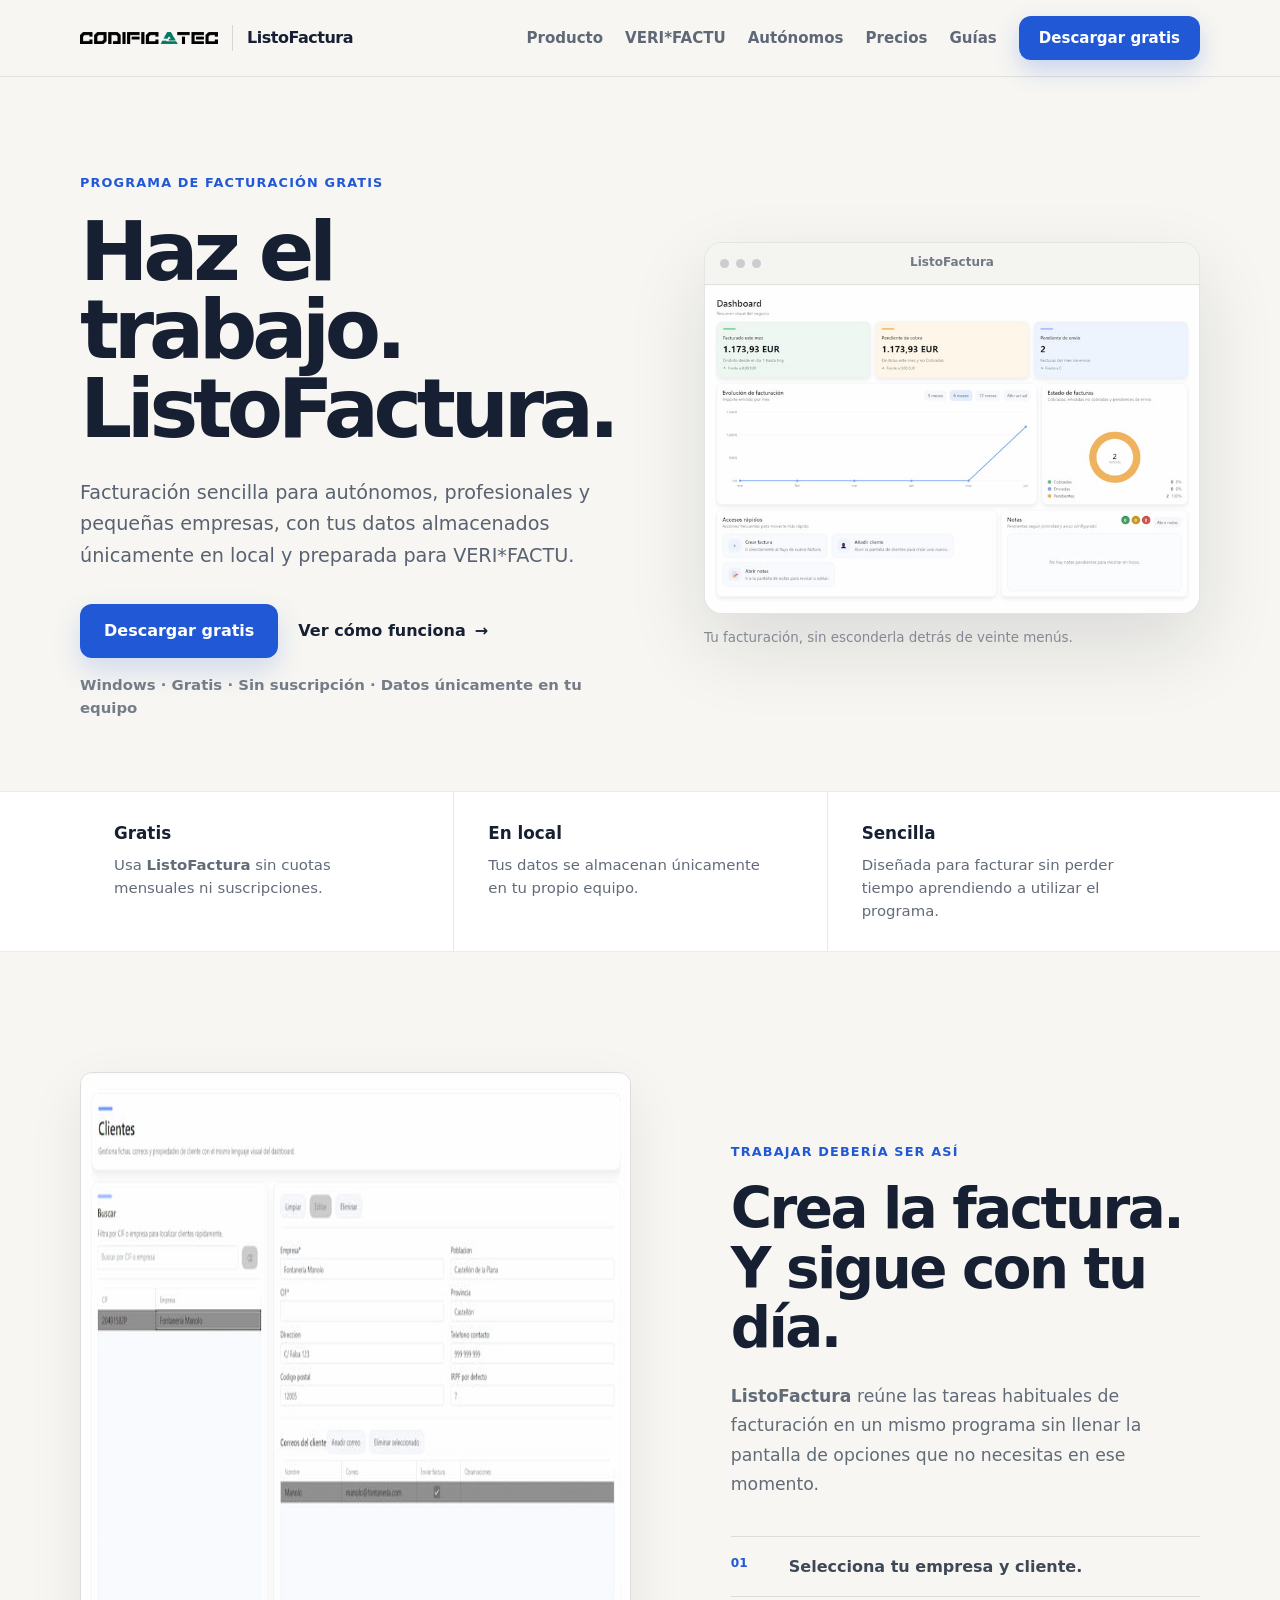
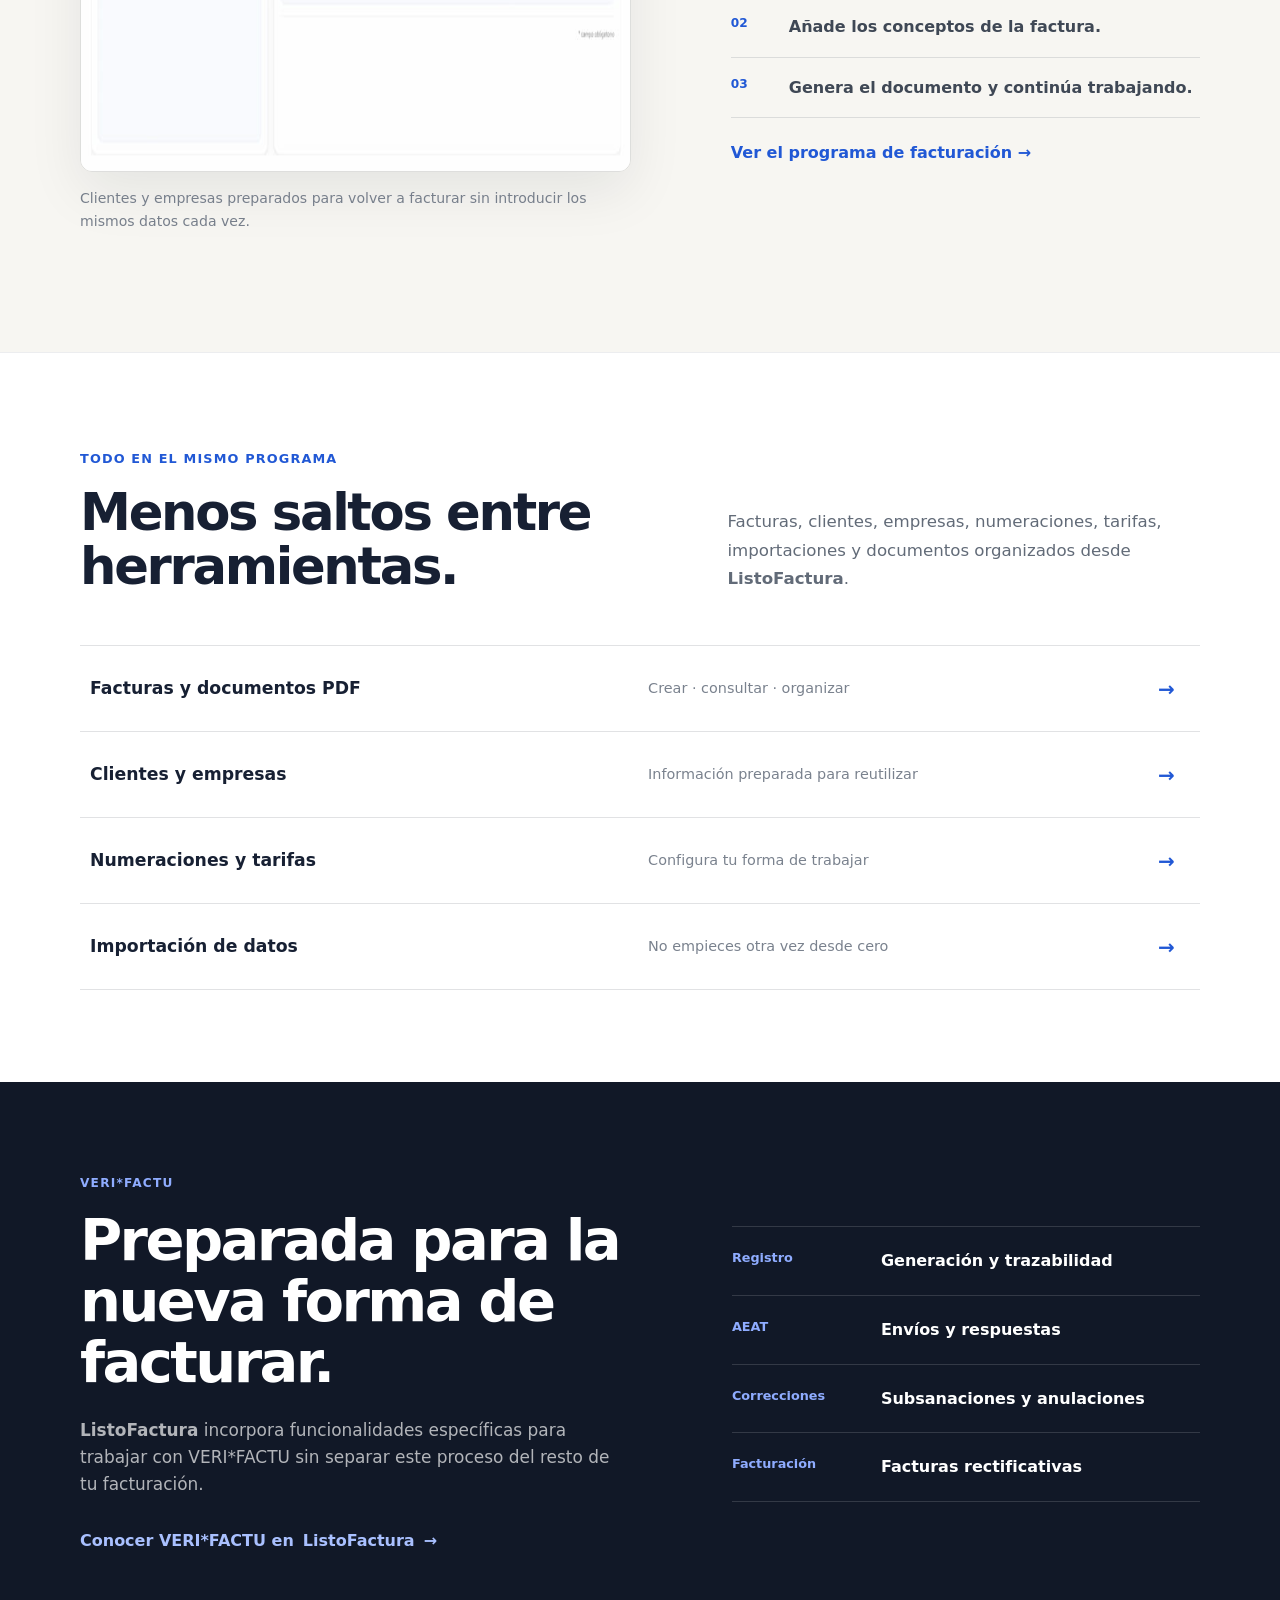
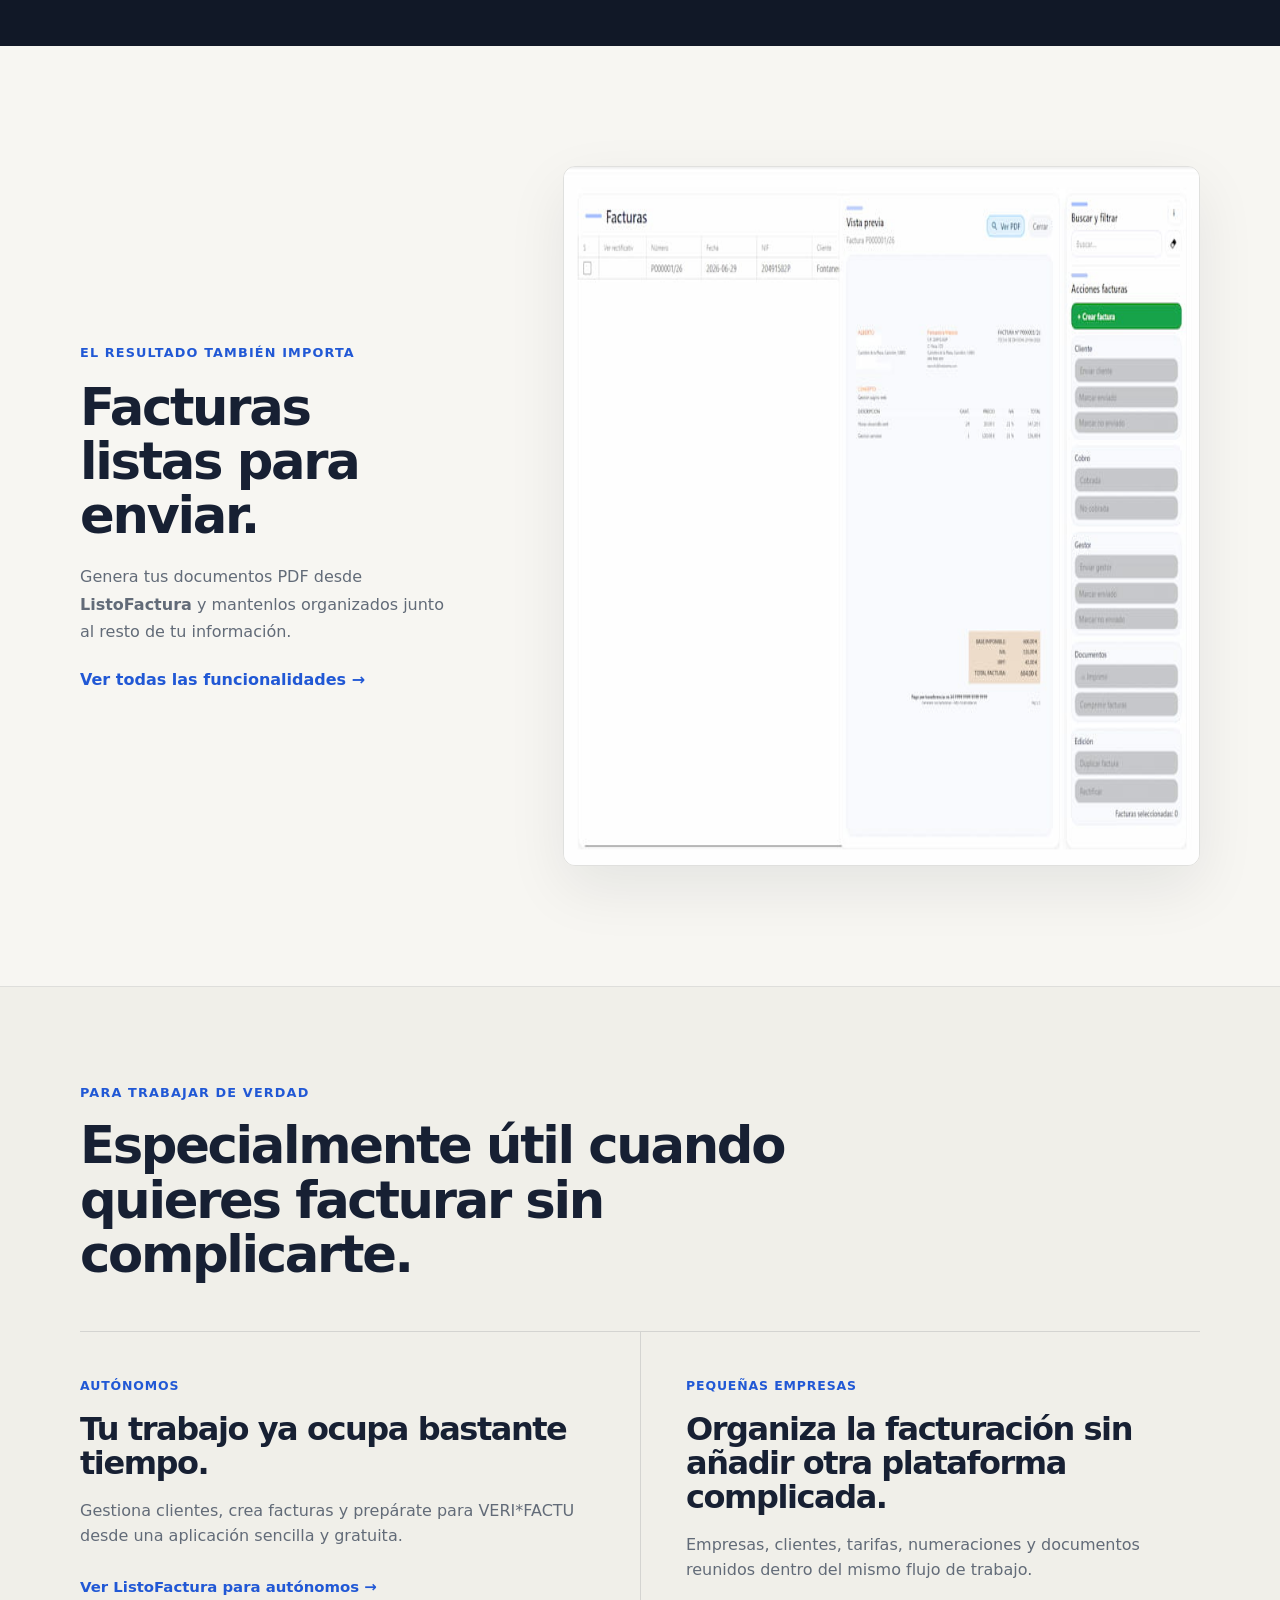
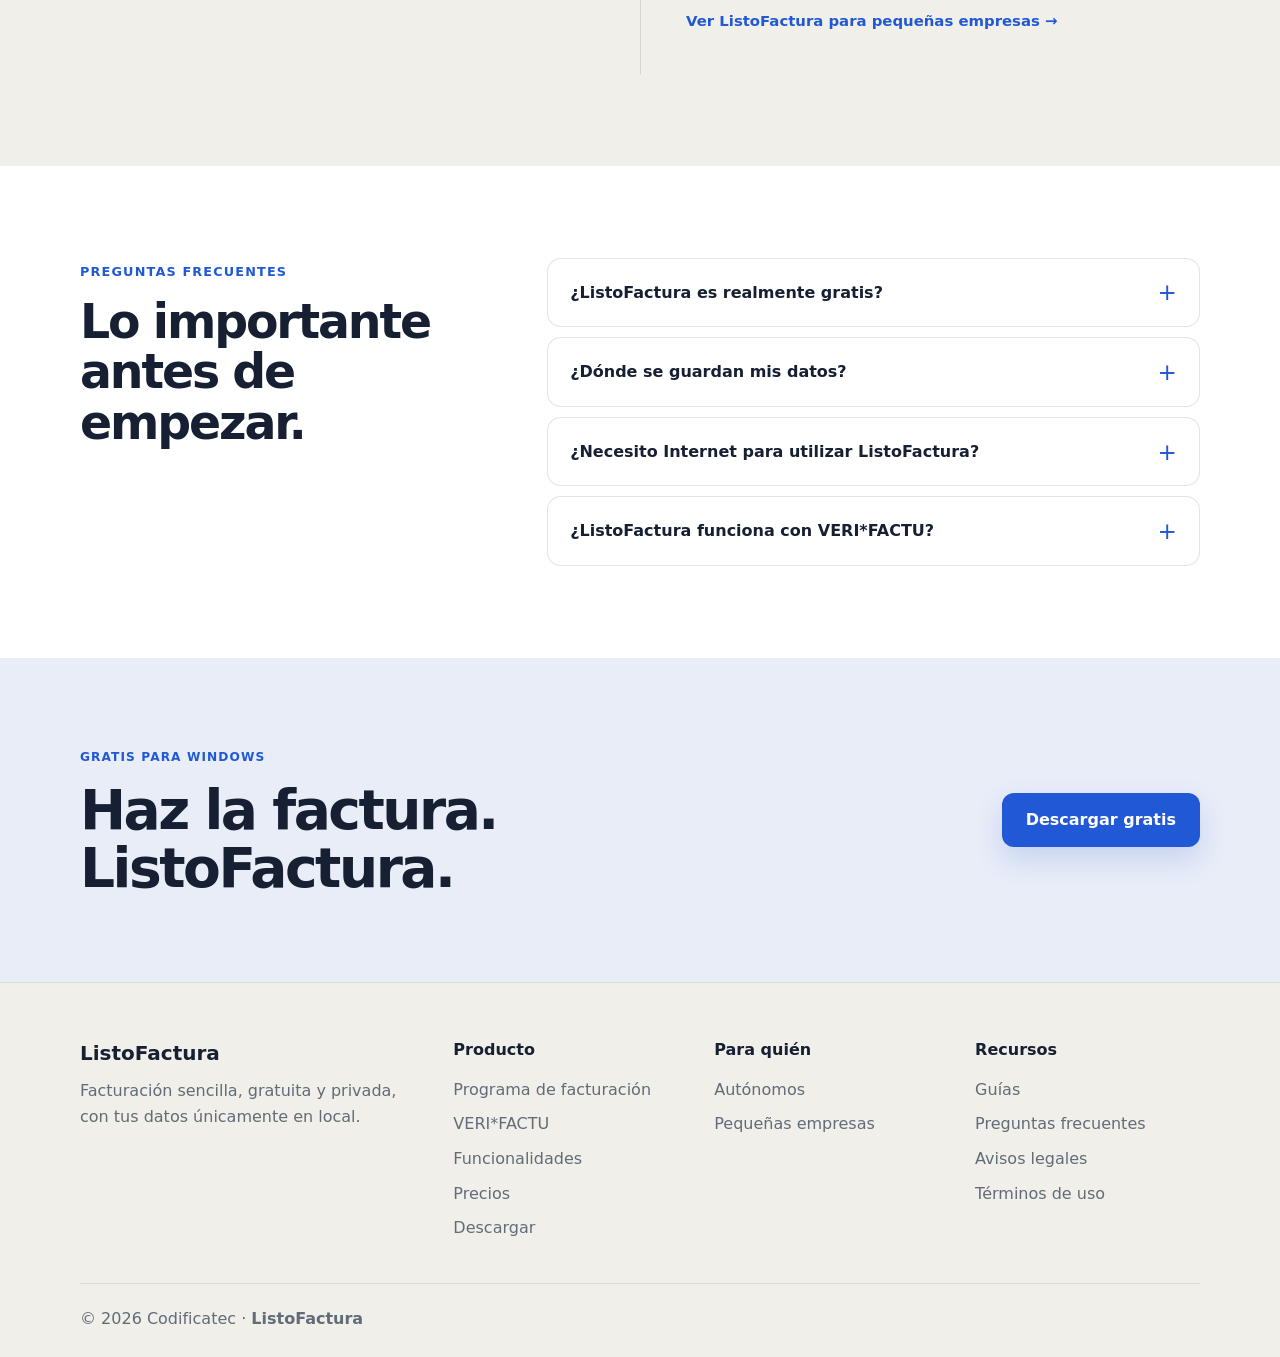
==== commit 792f6063: "Modificaciones landing page" ====
--- a/index.html
+++ b/index.html
@@ -5,48 +5,79 @@
   <meta charset="utf-8">
   <meta name="viewport" content="width=device-width, initial-scale=1">
 
-  <title>ListoFactura | Programa de facturación para autónomos y VERI*FACTU</title>
-
-  <meta name="description"
-    content="Programa de facturación gratis, sencillo y privado para autónomos y pequeñas empresas. Trabaja en local y prepárate para VERI*FACTU con ListoFactura.">
+  <title>ListoFactura | Programa de facturación gratis y VERI*FACTU</title>
+
+  <meta
+    name="description"
+    content="ListoFactura es un programa de facturación gratis, sencillo y privado. Crea facturas, gestiona clientes y trabaja con tus datos únicamente en local, con funcionalidades VERI*FACTU.">
 
   <meta name="author" content="Codificatec">
   <meta name="robots" content="index, follow">
 
   <link rel="canonical" href="https://codificatec.es/">
 
-  <meta property="og:title" content="ListoFactura | Facturación sencilla, privada y gratis">
-  <meta property="og:description"
-    content="Programa de facturación gratis para autónomos y pequeñas empresas. Privado, en local y preparado para VERI*FACTU.">
+  <meta
+    property="og:title"
+    content="ListoFactura | Facturación sencilla, privada y gratis">
+
+  <meta
+    property="og:description"
+    content="Programa de facturación gratis para trabajar de forma sencilla, con tus datos únicamente en local y funcionalidades VERI*FACTU.">
+
   <meta property="og:type" content="website">
   <meta property="og:url" content="https://codificatec.es/">
   <meta property="og:locale" content="es_ES">
   <meta property="og:site_name" content="ListoFactura">
-  <meta property="og:image" content="https://codificatec.es/assets/img/logo-codificatec.png">
+
+  <meta
+    property="og:image"
+    content="https://codificatec.es/assets/img/logo-codificatec.png">
 
   <meta name="twitter:card" content="summary_large_image">
-  <meta name="twitter:title" content="ListoFactura | Facturación sencilla, privada y gratis">
-  <meta name="twitter:description"
-    content="Programa de facturación gratis para autónomos y pequeñas empresas. Privado, en local y preparado para VERI*FACTU.">
-  <meta name="twitter:image" content="https://codificatec.es/assets/img/logo-codificatec.png">
-
-  <link rel="preload" href="/assets/css/styles.css" as="style">
-  <link rel="stylesheet" href="/assets/css/styles.css">
-
-  <link rel="icon" href="/assets/img/logo-codificatec.png">
-
+
+  <meta
+    name="twitter:title"
+    content="ListoFactura | Facturación sencilla, privada y gratis">
+
+  <meta
+    name="twitter:description"
+    content="Programa de facturación gratis, sencillo, privado y preparado para VERI*FACTU.">
+
+  <meta
+    name="twitter:image"
+    content="https://codificatec.es/assets/img/logo-codificatec.png">
+
+  <link
+    rel="preload"
+    href="/assets/css/styles.css"
+    as="style">
+
+  <link
+    rel="preload"
+    href="/assets/img/screenshots/facturas.webp"
+    as="image">
+
+  <link
+    rel="stylesheet"
+    href="/assets/css/styles.css">
+
+  <link
+    rel="icon"
+    href="/assets/img/logo-codificatec.png">
+
+
+  <!-- SOFTWARE -->
   <script type="application/ld+json">
   {
     "@context": "https://schema.org",
     "@type": "SoftwareApplication",
     "name": "ListoFactura",
     "url": "https://codificatec.es/",
-    "description": "Programa de facturación gratuito, sencillo y privado para autónomos y pequeñas empresas, con funcionamiento local y funcionalidades orientadas a VERI*FACTU.",
+    "description": "Programa de facturación gratuito, sencillo y privado con almacenamiento local y funcionalidades orientadas a VERI*FACTU.",
     "applicationCategory": "BusinessApplication",
     "applicationSubCategory": "Programa de facturación",
     "operatingSystem": "Windows",
     "downloadUrl": "https://github.com/AlbertoMF1996/FacturasApp_releases/releases/latest/download/FacturaApp-win-Setup.exe",
-    "image": "https://codificatec.es/assets/img/logo-codificatec.png",
     "offers": {
       "@type": "Offer",
       "price": "0",
@@ -60,23 +91,26 @@
   }
   </script>
 
-  <script type="application/ld+json">
-  {
-    "@context": "https://schema.org",
-    "@type": "Organization",
-    "name": "Codificatec",
-    "url": "https://codificatec.es/",
-    "logo": "https://codificatec.es/assets/img/logo-codificatec.png"
-  }
-  </script>
 </head>
 
+
 <body>
 
-  <header class="site-header" data-header>
+  <!-- =====================================================
+       HEADER
+       ===================================================== -->
+
+  <header
+    class="site-header"
+    data-header>
+
     <div class="container header-inner">
 
-      <a class="brand" href="/" aria-label="Ir al inicio de ListoFactura">
+      <a
+        class="brand"
+        href="/"
+        aria-label="Ir al inicio de ListoFactura">
+
         <img
           src="/assets/img/logo-codificatec.png"
           alt="Codificatec"
@@ -87,32 +121,61 @@
         <span class="brand-product">
           <strong>ListoFactura</strong>
         </span>
+
       </a>
 
-      <nav class="main-nav" aria-label="Navegación principal">
-        <a href="/programa-facturacion/">Producto</a>
-        <a href="/verifactu/">VERI*FACTU</a>
-        <a href="/autonomos/">Autónomos</a>
-        <a href="/precios/">Precios</a>
-        <a href="/guias/">Guías</a>
-        <a class="nav-cta" href="/descargar/">Descargar gratis</a>
+
+      <nav
+        class="main-nav"
+        aria-label="Navegación principal">
+
+        <a href="/programa-facturacion/">
+          Producto
+        </a>
+
+        <a href="/verifactu/">
+          VERI*FACTU
+        </a>
+
+        <a href="/autonomos/">
+          Autónomos
+        </a>
+
+        <a href="/precios/">
+          Precios
+        </a>
+
+        <a href="/guias/">
+          Guías
+        </a>
+
+        <a
+          class="nav-cta"
+          href="/descargar/">
+          Descargar gratis
+        </a>
+
       </nav>
 
     </div>
+
   </header>
 
 
   <main>
 
-    <!-- HERO -->
-    <section class="hero section">
-
-      <div class="container hero-grid">
-
-        <div class="hero-copy">
+    <!-- =====================================================
+         HERO
+         ===================================================== -->
+
+    <section class="home-hero">
+
+      <div class="container home-hero-grid">
+
+        <div class="home-hero-copy">
 
           <span class="eyebrow">
-            Gratis para Windows
+            Programa de facturación gratis
           </span>
 
           <h1>
@@ -120,12 +183,12 @@
             <strong>ListoFactura.</strong>
           </h1>
 
-          <p class="hero-text">
-            Facturación sencilla para autónomos y pequeñas empresas,
-            preparada para VERI*FACTU.
-            Crea facturas, organiza tus clientes y mantén tus datos
-            bajo control desde tu propio equipo.
+          <p class="home-hero-text">
+            Facturación sencilla para autónomos, profesionales y pequeñas
+            empresas, con tus datos almacenados únicamente en local
+            y preparada para VERI*FACTU.
           </p>
+
 
           <div class="hero-actions">
 
@@ -138,166 +201,194 @@
             </a>
 
             <a
-              class="btn btn-secondary"
+              class="home-text-action"
               href="/programa-facturacion/">
               Ver cómo funciona
+              <span aria-hidden="true">→</span>
             </a>
 
           </div>
 
+
           <p class="download-note">
-            Windows · Gratis · Privada · Tus datos se guardan en local
+            Windows · Gratis · Sin suscripción · Datos únicamente en tu equipo
           </p>
 
         </div>
 
 
-        <div class="hero-card" aria-label="Resumen de ListoFactura">
-
-          <div class="product-panel">
-
-            <span class="product-kicker">
-              LISTOFACTURA
-            </span>
-
-            <strong class="product-title">
-              Factura. Organiza. Continúa.
-            </strong>
-
-            <div class="product-list">
-
-              <span>Facturas y PDF</span>
-              <span>Clientes y empresas</span>
-              <span>VERI*FACTU</span>
-              <span>Importación de datos</span>
+        <figure class="home-hero-product">
+
+          <div class="home-shot-window">
+
+            <div class="home-shot-bar">
+
+              <span></span>
+              <span></span>
+              <span></span>
+
+              <small>
+                <strong>ListoFactura</strong>
+              </small>
 
             </div>
 
+            <img
+              src="/assets/img/screenshots/facturas.webp"
+              alt="Pantalla de gestión de facturas de ListoFactura"
+              width="1200"
+              height="700"
+              loading="eager"
+              fetchpriority="high">
+
           </div>
 
-        </div>
+          <figcaption>
+            Tu facturación, sin esconderla detrás de veinte menús.
+          </figcaption>
+
+        </figure>
 
       </div>
 
     </section>
 
 
-    <!-- BENEFICIOS -->
-    <section class="section benefits-section">
-
-      <div class="container">
-
-        <div class="benefits-grid">
-
-          <article class="benefit-card">
-
-            <div class="benefit-icon" aria-hidden="true">
-              ●
-            </div>
+    <!-- =====================================================
+         TRES IDEAS PRINCIPALES
+         ===================================================== -->
+
+    <section
+      class="home-principles"
+      aria-label="Ventajas principales">
+
+      <div class="container home-principles-grid">
+
+        <div class="home-principle">
+
+          <span class="home-principle-title">
+            Gratis
+          </span>
+
+          <p>
+            Usa <strong>ListoFactura</strong> sin cuotas mensuales
+            ni suscripciones.
+          </p>
+
+        </div>
+
+
+        <div class="home-principle">
+
+          <span class="home-principle-title">
+            En local
+          </span>
+
+          <p>
+            Tus datos se almacenan únicamente en tu propio equipo.
+          </p>
+
+        </div>
+
+
+        <div class="home-principle">
+
+          <span class="home-principle-title">
+            Sencilla
+          </span>
+
+          <p>
+            Diseñada para facturar sin perder tiempo aprendiendo
+            a utilizar el programa.
+          </p>
+
+        </div>
+
+      </div>
+
+    </section>
+
+
+    <!-- =====================================================
+         PRODUCTO REAL
+         ===================================================== -->
+
+    <section class="home-workflow section">
+
+      <div class="container home-workflow-grid">
+
+        <div class="home-workflow-visual">
+
+          <figure class="home-product-figure">
+
+            <img
+              src="/assets/img/screenshots/clientes.webp"
+              alt="Gestión de clientes y empresas en ListoFactura"
+              width="1200"
+              height="700"
+              loading="lazy">
+
+            <figcaption>
+              Clientes y empresas preparados para volver a facturar
+              sin introducir los mismos datos cada vez.
+            </figcaption>
+
+          </figure>
+
+        </div>
+
+
+        <div class="home-workflow-copy">
+
+          <span class="eyebrow">
+            Trabajar debería ser así
+          </span>
+
+          <h2>
+            Crea la factura.<br>
+            Y sigue con tu día.
+          </h2>
+
+          <p class="home-section-lead">
+            <strong>ListoFactura</strong> reúne las tareas habituales
+            de facturación en un mismo programa sin llenar la pantalla
+            de opciones que no necesitas en ese momento.
+          </p>
+
+
+          <div class="home-simple-list">
 
             <div>
-              <span class="benefit-label">
-                Privada y en local
-              </span>
-
-              <h2>
-                Tus datos son tuyos.
-              </h2>
+              <span>01</span>
 
               <p>
-                Empresas, clientes y facturas se guardan en tu propio equipo.
-                Sin nube y bajo tu control.
+                Selecciona tu empresa y cliente.
               </p>
             </div>
 
-          </article>
-
-
-          <article class="benefit-card">
-
-            <div class="benefit-icon" aria-hidden="true">
-              ✓
-            </div>
-
             <div>
-              <span class="benefit-label">
-                Gratis
-              </span>
-
-              <h2>
-                Sin cuotas mensuales.
-              </h2>
+              <span>02</span>
 
               <p>
-                Usa <strong>ListoFactura</strong> gratis.
-                En el futuro podrá ampliarse con funcionalidades adicionales
-                mediante una versión de pago opcional.
+                Añade los conceptos de la factura.
               </p>
             </div>
 
-          </article>
-
-
-          <article class="benefit-card">
-
-            <div class="benefit-icon" aria-hidden="true">
-              →
-            </div>
-
             <div>
-              <span class="benefit-label">
-                Sencilla
-              </span>
-
-              <h2>
-                Empieza a trabajar.
-              </h2>
+              <span>03</span>
 
               <p>
-                Una interfaz directa para crear facturas y organizar tu negocio
-                sin perder tiempo aprendiendo un programa complicado.
+                Genera el documento y continúa trabajando.
               </p>
             </div>
 
-          </article>
-
-        </div>
-
-      </div>
-
-    </section>
-
-
-    <!-- PROGRAMA DE FACTURACIÓN -->
-    <section class="section">
-
-      <div class="container split">
-
-        <div>
-
-          <span class="eyebrow">
-            Programa de facturación
-          </span>
-
-          <h2>
-            Lo necesario para facturar, sin complicaciones.
-          </h2>
-
-        </div>
-
-
-        <div class="plain-copy">
-
-          <p>
-            Gestiona facturas, empresas, clientes, numeraciones,
-            tarifas y documentos desde una aplicación de escritorio
-            diseñada para trabajar de forma sencilla.
-          </p>
+          </div>
+
 
           <a
             class="text-link"
             href="/programa-facturacion/">
-            Conocer el programa de facturación →
+            Ver el programa de facturación →
           </a>
 
         </div>
@@ -307,14 +398,125 @@
     </section>
 
 
-    <!-- VERIFACTU -->
-    <section class="section verifactu-band">
-
-      <div class="container split">
+    <!-- =====================================================
+         FUNCIONES
+         ===================================================== -->
+
+    <section class="home-capabilities section">
+
+      <div class="container">
+
+        <div class="home-capabilities-heading">
+
+          <div>
+
+            <span class="eyebrow">
+              Todo en el mismo programa
+            </span>
+
+            <h2>
+              Menos saltos entre herramientas.
+            </h2>
+
+          </div>
+
+
+          <p>
+            Facturas, clientes, empresas, numeraciones, tarifas,
+            importaciones y documentos organizados desde
+            <strong>ListoFactura</strong>.
+          </p>
+
+        </div>
+
+
+        <div class="home-capabilities-list">
+
+          <a href="/funcionalidades/">
+
+            <span>
+              Facturas y documentos PDF
+            </span>
+
+            <small>
+              Crear · consultar · organizar
+            </small>
+
+            <strong aria-hidden="true">
+              →
+            </strong>
+
+          </a>
+
+
+          <a href="/funcionalidades/">
+
+            <span>
+              Clientes y empresas
+            </span>
+
+            <small>
+              Información preparada para reutilizar
+            </small>
+
+            <strong aria-hidden="true">
+              →
+            </strong>
+
+          </a>
+
+
+          <a href="/funcionalidades/">
+
+            <span>
+              Numeraciones y tarifas
+            </span>
+
+            <small>
+              Configura tu forma de trabajar
+            </small>
+
+            <strong aria-hidden="true">
+              →
+            </strong>
+
+          </a>
+
+
+          <a href="/funcionalidades/">
+
+            <span>
+              Importación de datos
+            </span>
+
+            <small>
+              No empieces otra vez desde cero
+            </small>
+
+            <strong aria-hidden="true">
+              →
+            </strong>
+
+          </a>
+
+        </div>
+
+      </div>
+
+    </section>
+
+
+    <!-- =====================================================
+         VERIFACTU
+         ===================================================== -->
+
+    <section class="home-verifactu section">
+
+      <div class="container home-verifactu-grid">
 
         <div>
 
-          <span class="eyebrow">
+          <span class="home-dark-label">
             VERI*FACTU
           </span>
 
@@ -322,93 +524,166 @@
             Preparada para la nueva forma de facturar.
           </h2>
 
-        </div>
-
-
-        <div class="plain-copy">
-
           <p>
-            <strong>ListoFactura</strong> incorpora herramientas de trazabilidad,
-            registros y comunicación orientadas a VERI*FACTU.
+            <strong>ListoFactura</strong> incorpora funcionalidades
+            específicas para trabajar con VERI*FACTU sin separar este proceso
+            del resto de tu facturación.
+          </p>
+
+
+          <a
+            class="home-dark-link"
+            href="/verifactu/">
+            Conocer VERI*FACTU en <strong>ListoFactura</strong>
+            <span aria-hidden="true">→</span>
+          </a>
+
+        </div>
+
+
+        <div class="home-verifactu-list">
+
+          <div>
+            <span>Registro</span>
+            <strong>Generación y trazabilidad</strong>
+          </div>
+
+          <div>
+            <span>AEAT</span>
+            <strong>Envíos y respuestas</strong>
+          </div>
+
+          <div>
+            <span>Correcciones</span>
+            <strong>Subsanaciones y anulaciones</strong>
+          </div>
+
+          <div>
+            <span>Facturación</span>
+            <strong>Facturas rectificativas</strong>
+          </div>
+
+        </div>
+
+      </div>
+
+    </section>
+
+
+    <!-- =====================================================
+         PDF
+         ===================================================== -->
+
+    <section class="home-document section">
+
+      <div class="container home-document-grid">
+
+        <div class="home-document-copy">
+
+          <span class="eyebrow">
+            El resultado también importa
+          </span>
+
+          <h2>
+            Facturas listas para enviar.
+          </h2>
+
+          <p>
+            Genera tus documentos PDF desde <strong>ListoFactura</strong>
+            y mantenlos organizados junto al resto de tu información.
           </p>
 
           <a
             class="text-link"
-            href="/verifactu/">
-            Ver <strong>ListoFactura</strong> y VERI*FACTU →
+            href="/funcionalidades/">
+            Ver todas las funcionalidades →
           </a>
 
         </div>
 
+
+        <figure class="home-document-figure">
+
+          <img
+            src="/assets/img/screenshots/pdf.webp"
+            alt="Factura PDF generada desde ListoFactura"
+            width="1200"
+            height="700"
+            loading="lazy">
+
+        </figure>
+
       </div>
 
     </section>
 
 
-    <!-- PARA QUIÉN -->
-    <section class="section audience-section">
+    <!-- =====================================================
+         PARA QUIÉN
+         ===================================================== -->
+
+    <section class="home-audience section">
 
       <div class="container">
 
-        <div class="section-heading">
+        <div class="home-audience-heading">
 
           <span class="eyebrow">
-            Para quién
+            Para trabajar de verdad
           </span>
 
           <h2>
-            Sencilla para empezar. Completa para trabajar.
+            Especialmente útil cuando quieres facturar sin complicarte.
           </h2>
 
         </div>
 
 
-        <div class="link-grid">
-
-          <a
-            class="link-card"
-            href="/autonomos/">
+        <div class="home-audience-columns">
+
+          <a href="/autonomos/">
 
             <span>
               Autónomos
             </span>
 
+            <h3>
+              Tu trabajo ya ocupa bastante tiempo.
+            </h3>
+
+            <p>
+              Gestiona clientes, crea facturas y prepárate para VERI*FACTU
+              desde una aplicación sencilla y gratuita.
+            </p>
+
             <strong>
-              Factura sin perder tiempo con herramientas complicadas.
+              Ver <strong>ListoFactura</strong> para autónomos →
             </strong>
 
           </a>
 
 
-          <a
-            class="link-card"
-            href="/pymes/">
+          <a href="/pymes/">
 
             <span>
               Pequeñas empresas
             </span>
 
+            <h3>
+              Organiza la facturación sin añadir otra plataforma complicada.
+            </h3>
+
+            <p>
+              Empresas, clientes, tarifas, numeraciones y documentos
+              reunidos dentro del mismo flujo de trabajo.
+            </p>
+
             <strong>
-              Organiza clientes, empresas, tarifas y numeraciones.
+              Ver <strong>ListoFactura</strong> para pequeñas empresas →
             </strong>
 
           </a>
 
-
-          <a
-            class="link-card"
-            href="/funcionalidades/">
-
-            <span>
-              Funcionalidades
-            </span>
-
-            <strong>
-              Descubre todo lo que puedes hacer con <strong>ListoFactura</strong>.
-            </strong>
-
-          </a>
-
         </div>
 
       </div>
@@ -416,19 +691,24 @@
     </section>
 
 
-    <!-- FAQ -->
-    <section id="faq" class="section faq-section">
-
-      <div class="container">
-
-        <div class="section-heading">
+    <!-- =====================================================
+         FAQ
+         ===================================================== -->
+
+    <section
+      id="faq"
+      class="home-faq section">
+
+      <div class="container home-faq-grid">
+
+        <div class="home-faq-heading">
 
           <span class="eyebrow">
             Preguntas frecuentes
           </span>
 
           <h2>
-            Antes de descargar.
+            Lo importante antes de empezar.
           </h2>
 
         </div>
@@ -439,7 +719,7 @@
           <details class="faq-item">
 
             <summary>
-              ¿ListoFactura es gratis?
+              ¿ListoFactura es realmente gratis?
             </summary>
 
             <div class="faq-answer">
@@ -453,8 +733,7 @@
 
                 <p>
                   En el futuro podrá existir una versión de pago opcional
-                  con funcionalidades adicionales, sin convertir el uso
-                  gratuito de <strong>ListoFactura</strong> en una suscripción.
+                  con funcionalidades adicionales.
                 </p>
 
               </div>
@@ -475,11 +754,15 @@
               <div class="faq-answer-inner">
 
                 <p>
-                  <strong>ListoFactura</strong> trabaja principalmente en local.
-                  Tus empresas, clientes, facturas y demás información
-                  permanecen almacenados en tu propio equipo.
+                  Los datos de <strong>ListoFactura</strong> se almacenan
+                  únicamente en tu propio equipo.
                 </p>
 
+                <p>
+                  Tus empresas, clientes, facturas y configuraciones
+                  no se almacenan en una nube de Codificatec.
+                </p>
+
               </div>
 
             </div>
@@ -490,7 +773,7 @@
           <details class="faq-item">
 
             <summary>
-              ¿Necesito una nube para utilizar ListoFactura?
+              ¿Necesito Internet para utilizar ListoFactura?
             </summary>
 
             <div class="faq-answer">
@@ -498,13 +781,13 @@
               <div class="faq-answer-inner">
 
                 <p>
-                  No. <strong>ListoFactura</strong> está diseñada para trabajar
-                  almacenando tus datos en local.
+                  No para el trabajo habitual con tus datos y facturas.
                 </p>
 
                 <p>
-                  Las funciones que necesariamente deben comunicarse con servicios
-                  externos, como VERI*FACTU, utilizarán Internet cuando sea necesario.
+                  Las funciones que necesitan comunicarse con servicios externos,
+                  como VERI*FACTU, sí requieren conexión cuando se realiza
+                  esa comunicación.
                 </p>
 
               </div>
@@ -525,9 +808,9 @@
               <div class="faq-answer-inner">
 
                 <p>
-                  <strong>ListoFactura</strong> incorpora funcionalidades orientadas
-                  a VERI*FACTU y su integración ha sido probada correctamente
-                  en el entorno de pruebas de la AEAT.
+                  <strong>ListoFactura</strong> incorpora funcionalidades
+                  orientadas a VERI*FACTU y su integración ha sido probada
+                  correctamente en el entorno PRE de la AEAT.
                 </p>
 
               </div>
@@ -543,19 +826,23 @@
     </section>
 
 
-    <!-- CTA FINAL -->
-    <section class="section download-strip">
-
-      <div class="container download-strip-inner">
+    <!-- =====================================================
+         CTA FINAL
+         ===================================================== -->
+
+    <section class="home-final-cta">
+
+      <div class="container home-final-cta-inner">
 
         <div>
 
-          <span class="eyebrow">
-            Empieza ahora
+          <span>
+            GRATIS PARA WINDOWS
           </span>
 
           <h2>
-            Haz la factura. Y sigue trabajando.
+            Haz la factura.<br>
+            <strong>ListoFactura.</strong>
           </h2>
 
         </div>
@@ -566,7 +853,7 @@
           class="btn btn-primary"
           href="https://github.com/AlbertoMF1996/FacturasApp_releases/releases/latest/download/FacturaApp-win-Setup.exe"
           download>
-          Descargar gratis <strong>ListoFactura</strong>
+          Descargar gratis
         </a>
 
       </div>
@@ -576,20 +863,25 @@
   </main>
 
 
-  <!-- FOOTER -->
+  <!-- =====================================================
+       FOOTER
+       ===================================================== -->
+
   <footer class="site-footer">
 
     <div class="container footer-grid">
 
       <div>
 
-        <a class="footer-brand" href="/">
+        <a
+          class="footer-brand"
+          href="/">
           <strong>ListoFactura</strong>
         </a>
 
         <p>
-          Facturación sencilla, privada y en local para autónomos
-          y pequeñas empresas.
+          Facturación sencilla, gratuita y privada,
+          con tus datos únicamente en local.
         </p>
 
       </div>
@@ -618,7 +910,7 @@
         </a>
 
         <a href="/descargar/">
-          Descargar gratis
+          Descargar
         </a>
 
       </div>
@@ -671,7 +963,8 @@
     <div class="container footer-bottom">
 
       <p>
-        © <span data-year></span> Codificatec · <strong>ListoFactura</strong>
+        © <span data-year></span> Codificatec ·
+        <strong>ListoFactura</strong>
       </p>
 
     </div>
@@ -679,7 +972,10 @@
   </footer>
 
 
-  <!-- DESCARGA FLOTANTE -->
+  <!-- =====================================================
+       STICKY DOWNLOAD
+       ===================================================== -->
+
   <div
     id="stickyDownload"
     class="sticky-download">
@@ -695,18 +991,22 @@
       </span>
 
     </div>
+
 
     <a
       class="btn btn-primary"
       href="https://github.com/AlbertoMF1996/FacturasApp_releases/releases/latest/download/FacturaApp-win-Setup.exe"
       download>
-      Descargar gratis
+      Descargar
     </a>
 
   </div>
 
 
-  <script src="/assets/js/main.js" defer></script>
+  <script
+    src="/assets/js/main.js"
+    defer>
+  </script>
 
 </body>
 
--- a/assets/css/styles.css
+++ b/assets/css/styles.css
@@ -1740,4 +1740,779 @@
     grid-column: auto;
   }
 
+}
+
+
+/* =========================================================
+   NUEVA PORTADA
+   ========================================================= */
+
+
+/* =========================================================
+   HERO
+   ========================================================= */
+
+.home-hero {
+  padding: 92px 0 70px;
+}
+
+.home-hero-grid {
+  display: grid;
+  grid-template-columns: 0.88fr 1.12fr;
+
+  gap: clamp(50px, 7vw, 90px);
+
+  align-items: center;
+}
+
+.home-hero-copy h1 {
+  margin-top: 18px;
+
+  font-size: clamp(3.4rem, 6.4vw, 6.3rem);
+  line-height: 0.96;
+
+  letter-spacing: -0.065em;
+}
+
+.home-hero-text {
+  max-width: 610px;
+
+  margin-top: 28px;
+
+  color: #596271;
+
+  font-size: clamp(1.08rem, 1.5vw, 1.24rem);
+  line-height: 1.65;
+}
+
+.home-text-action {
+  display: inline-flex;
+  align-items: center;
+
+  gap: 9px;
+
+  min-height: 54px;
+
+  padding: 0 8px;
+
+  color: #172033;
+
+  font-weight: 800;
+
+  transition:
+    color 180ms ease,
+    gap 180ms ease;
+}
+
+.home-text-action:hover {
+  gap: 13px;
+
+  color: #2158d5;
+}
+
+
+/* CAPTURA HERO */
+
+.home-hero-product {
+  margin: 0;
+}
+
+.home-shot-window {
+  overflow: hidden;
+
+  border: 1px solid rgba(23, 32, 51, 0.12);
+  border-radius: 18px;
+
+  background: #ffffff;
+
+  box-shadow:
+    0 32px 80px rgba(17, 24, 39, 0.12);
+}
+
+.home-shot-bar {
+  position: relative;
+
+  display: flex;
+  align-items: center;
+
+  gap: 7px;
+
+  min-height: 42px;
+
+  padding: 0 15px;
+
+  border-bottom: 1px solid rgba(23, 32, 51, 0.09);
+
+  background: #f4f4f1;
+}
+
+.home-shot-bar > span {
+  width: 9px;
+  height: 9px;
+
+  border-radius: 50%;
+
+  background: rgba(23, 32, 51, 0.18);
+}
+
+.home-shot-bar small {
+  position: absolute;
+
+  left: 50%;
+
+  transform: translateX(-50%);
+
+  color: #727986;
+
+  font-size: 0.75rem;
+}
+
+.home-shot-window img {
+  width: 100%;
+  height: auto;
+}
+
+.home-hero-product figcaption {
+  margin-top: 13px;
+
+  color: #828995;
+
+  font-size: 0.84rem;
+}
+
+
+/* =========================================================
+   PRINCIPIOS
+   ========================================================= */
+
+.home-principles {
+  border-top: 1px solid rgba(23, 32, 51, 0.09);
+  border-bottom: 1px solid rgba(23, 32, 51, 0.09);
+
+  background: #ffffff;
+}
+
+.home-principles-grid {
+  display: grid;
+  grid-template-columns: repeat(3, 1fr);
+}
+
+.home-principle {
+  padding: 28px 34px;
+}
+
+.home-principle + .home-principle {
+  border-left: 1px solid rgba(23, 32, 51, 0.1);
+}
+
+.home-principle-title {
+  display: block;
+
+  margin-bottom: 7px;
+
+  color: #172033;
+
+  font-size: 1.05rem;
+  font-weight: 900;
+}
+
+.home-principle p {
+  max-width: 290px;
+
+  font-size: 0.93rem;
+  line-height: 1.55;
+}
+
+
+/* =========================================================
+   WORKFLOW
+   ========================================================= */
+
+.home-workflow {
+  padding-top: 120px;
+  padding-bottom: 120px;
+}
+
+.home-workflow-grid {
+  display: grid;
+  grid-template-columns: 1.08fr 0.92fr;
+
+  gap: clamp(55px, 8vw, 100px);
+
+  align-items: center;
+}
+
+.home-product-figure {
+  margin: 0;
+}
+
+.home-product-figure img {
+  width: 100%;
+
+  border: 1px solid rgba(23, 32, 51, 0.11);
+  border-radius: 12px;
+
+  box-shadow:
+    0 20px 55px rgba(17, 24, 39, 0.08);
+}
+
+.home-product-figure figcaption {
+  max-width: 560px;
+
+  margin-top: 15px;
+
+  color: #777f8b;
+
+  font-size: 0.88rem;
+}
+
+.home-workflow-copy h2 {
+  max-width: 530px;
+
+  margin-top: 15px;
+
+  font-size: clamp(2.5rem, 4.4vw, 4.4rem);
+}
+
+.home-section-lead {
+  max-width: 560px;
+
+  margin-top: 24px;
+
+  font-size: 1.08rem;
+  line-height: 1.7;
+}
+
+
+/* LISTA */
+
+.home-simple-list {
+  max-width: 560px;
+
+  margin-top: 36px;
+
+  border-top: 1px solid rgba(23, 32, 51, 0.12);
+}
+
+.home-simple-list > div {
+  display: grid;
+  grid-template-columns: 42px 1fr;
+
+  gap: 16px;
+
+  padding: 17px 0;
+
+  border-bottom: 1px solid rgba(23, 32, 51, 0.12);
+}
+
+.home-simple-list span {
+  color: #2158d5;
+
+  font-size: 0.76rem;
+  font-weight: 900;
+}
+
+.home-simple-list p {
+  color: #3f4855;
+
+  font-weight: 700;
+}
+
+
+/* =========================================================
+   CAPACIDADES
+   ========================================================= */
+
+.home-capabilities {
+  border-top: 1px solid rgba(23, 32, 51, 0.08);
+
+  background: #ffffff;
+}
+
+.home-capabilities-heading {
+  display: grid;
+  grid-template-columns: 1.1fr 0.9fr;
+
+  gap: 70px;
+
+  margin-bottom: 52px;
+
+  align-items: end;
+}
+
+.home-capabilities-heading h2 {
+  margin-top: 14px;
+
+  max-width: 620px;
+}
+
+.home-capabilities-heading > p {
+  max-width: 540px;
+
+  justify-self: end;
+
+  font-size: 1.04rem;
+  line-height: 1.7;
+}
+
+
+/* SIN TARJETAS */
+
+.home-capabilities-list {
+  border-top: 1px solid rgba(23, 32, 51, 0.13);
+}
+
+.home-capabilities-list a {
+  display: grid;
+  grid-template-columns: 1.1fr 1fr 32px;
+
+  gap: 28px;
+
+  align-items: center;
+
+  min-height: 86px;
+
+  padding: 0 10px;
+
+  border-bottom: 1px solid rgba(23, 32, 51, 0.13);
+
+  transition:
+    padding 180ms ease,
+    background 180ms ease;
+}
+
+.home-capabilities-list a:hover {
+  padding-left: 20px;
+  padding-right: 20px;
+
+  background: #f7f8fb;
+}
+
+.home-capabilities-list a > span {
+  color: #172033;
+
+  font-size: 1.08rem;
+  font-weight: 850;
+}
+
+.home-capabilities-list small {
+  color: #7a828e;
+
+  font-size: 0.9rem;
+}
+
+.home-capabilities-list a > strong {
+  color: #2158d5;
+
+  font-size: 1.25rem;
+}
+
+
+/* =========================================================
+   VERIFACTU
+   ========================================================= */
+
+.home-verifactu {
+  background: #111827;
+
+  color: #ffffff;
+}
+
+.home-verifactu-grid {
+  display: grid;
+  grid-template-columns: 1.08fr 0.92fr;
+
+  gap: clamp(60px, 8vw, 110px);
+
+  align-items: center;
+}
+
+.home-dark-label {
+  display: block;
+
+  color: #8facff;
+
+  font-size: 0.76rem;
+  font-weight: 900;
+
+  letter-spacing: 0.1em;
+}
+
+.home-verifactu h2 {
+  max-width: 680px;
+
+  margin-top: 16px;
+
+  color: #ffffff;
+
+  font-size: clamp(2.6rem, 4.5vw, 4.5rem);
+}
+
+.home-verifactu p {
+  max-width: 650px;
+
+  margin-top: 24px;
+
+  color: rgba(255, 255, 255, 0.68);
+
+  font-size: 1.06rem;
+}
+
+.home-dark-link {
+  display: inline-flex;
+  align-items: center;
+
+  gap: 9px;
+
+  margin-top: 30px;
+
+  color: #a9c0ff;
+
+  font-weight: 800;
+
+  transition: gap 180ms ease;
+}
+
+.home-dark-link:hover {
+  gap: 14px;
+}
+
+
+/* LISTA VERIFACTU */
+
+.home-verifactu-list {
+  border-top: 1px solid rgba(255, 255, 255, 0.14);
+}
+
+.home-verifactu-list > div {
+  display: grid;
+  grid-template-columns: 125px 1fr;
+
+  gap: 24px;
+
+  padding: 21px 0;
+
+  border-bottom: 1px solid rgba(255, 255, 255, 0.14);
+}
+
+.home-verifactu-list span {
+  color: #8facff;
+
+  font-size: 0.8rem;
+  font-weight: 800;
+}
+
+.home-verifactu-list strong {
+  color: #ffffff;
+
+  font-size: 1rem;
+}
+
+
+/* =========================================================
+   DOCUMENTOS
+   ========================================================= */
+
+.home-document {
+  padding-top: 120px;
+  padding-bottom: 120px;
+}
+
+.home-document-grid {
+  display: grid;
+  grid-template-columns: 0.75fr 1.25fr;
+
+  gap: clamp(55px, 8vw, 100px);
+
+  align-items: center;
+}
+
+.home-document-copy h2 {
+  margin-top: 15px;
+}
+
+.home-document-copy p {
+  max-width: 480px;
+
+  margin-top: 21px;
+
+  line-height: 1.7;
+}
+
+.home-document-figure {
+  margin: 0;
+}
+
+.home-document-figure img {
+  width: 100%;
+
+  border: 1px solid rgba(23, 32, 51, 0.1);
+  border-radius: 12px;
+
+  box-shadow:
+    0 22px 60px rgba(17, 24, 39, 0.08);
+}
+
+
+/* =========================================================
+   AUDIENCIA
+   ========================================================= */
+
+.home-audience {
+  border-top: 1px solid rgba(23, 32, 51, 0.08);
+
+  background: #f0efe9;
+}
+
+.home-audience-heading {
+  max-width: 790px;
+
+  margin-bottom: 50px;
+}
+
+.home-audience-heading h2 {
+  margin-top: 14px;
+}
+
+.home-audience-columns {
+  display: grid;
+  grid-template-columns: repeat(2, 1fr);
+
+  border-top: 1px solid rgba(23, 32, 51, 0.13);
+}
+
+.home-audience-columns > a {
+  display: block;
+
+  padding: 40px 45px 40px 0;
+}
+
+.home-audience-columns > a + a {
+  padding-left: 45px;
+
+  border-left: 1px solid rgba(23, 32, 51, 0.13);
+}
+
+.home-audience-columns > a > span {
+  color: #2158d5;
+
+  font-size: 0.78rem;
+  font-weight: 900;
+
+  text-transform: uppercase;
+  letter-spacing: 0.07em;
+}
+
+.home-audience-columns h3 {
+  max-width: 490px;
+
+  margin-top: 15px;
+
+  font-size: clamp(1.7rem, 2.5vw, 2.5rem);
+}
+
+.home-audience-columns p {
+  max-width: 500px;
+
+  margin-top: 17px;
+}
+
+.home-audience-columns a > strong {
+  display: block;
+
+  margin-top: 27px;
+
+  color: #2158d5;
+
+  font-size: 0.93rem;
+}
+
+
+/* =========================================================
+   FAQ
+   ========================================================= */
+
+.home-faq {
+  background: #ffffff;
+}
+
+.home-faq-grid {
+  display: grid;
+  grid-template-columns: 0.72fr 1.28fr;
+
+  gap: clamp(55px, 8vw, 100px);
+
+  align-items: start;
+}
+
+.home-faq-heading h2 {
+  margin-top: 14px;
+
+  font-size: clamp(2.3rem, 3.7vw, 3.6rem);
+}
+
+
+/* =========================================================
+   CTA FINAL
+   ========================================================= */
+
+.home-final-cta {
+  padding: 85px 0;
+
+  background: #e9edf8;
+}
+
+.home-final-cta-inner {
+  display: flex;
+  justify-content: space-between;
+  align-items: center;
+
+  gap: 40px;
+}
+
+.home-final-cta-inner > div > span {
+  color: #2158d5;
+
+  font-size: 0.76rem;
+  font-weight: 900;
+
+  letter-spacing: 0.09em;
+}
+
+.home-final-cta h2 {
+  margin-top: 12px;
+
+  font-size: clamp(2.4rem, 4.3vw, 4.1rem);
+}
+
+
+/* =========================================================
+   RESPONSIVE
+   ========================================================= */
+
+@media (max-width: 960px) {
+
+  .home-hero-grid,
+  .home-workflow-grid,
+  .home-capabilities-heading,
+  .home-verifactu-grid,
+  .home-document-grid,
+  .home-faq-grid {
+    grid-template-columns: 1fr;
+  }
+
+  .home-hero-grid {
+    gap: 55px;
+  }
+
+  .home-workflow-copy {
+    max-width: 720px;
+  }
+
+  .home-capabilities-heading > p {
+    justify-self: start;
+  }
+
+  .home-document-copy {
+    max-width: 650px;
+  }
+
+}
+
+
+@media (max-width: 760px) {
+
+  .home-principles-grid {
+    grid-template-columns: 1fr;
+  }
+
+  .home-principle {
+    padding: 22px 0;
+  }
+
+  .home-principle + .home-principle {
+    border-left: 0;
+    border-top: 1px solid rgba(23, 32, 51, 0.1);
+  }
+
+  .home-capabilities-list a {
+    grid-template-columns: 1fr 30px;
+
+    gap: 8px 16px;
+
+    padding: 17px 0;
+  }
+
+  .home-capabilities-list small {
+    grid-column: 1;
+  }
+
+  .home-capabilities-list a > strong {
+    grid-column: 2;
+    grid-row: 1 / 3;
+  }
+
+  .home-audience-columns {
+    grid-template-columns: 1fr;
+  }
+
+  .home-audience-columns > a {
+    padding: 32px 0;
+  }
+
+  .home-audience-columns > a + a {
+    padding-left: 0;
+
+    border-left: 0;
+    border-top: 1px solid rgba(23, 32, 51, 0.13);
+  }
+
+  .home-final-cta-inner {
+    flex-direction: column;
+    align-items: flex-start;
+  }
+
+}
+
+
+@media (max-width: 560px) {
+
+  .home-hero {
+    padding-top: 58px;
+    padding-bottom: 52px;
+  }
+
+  .home-hero-copy h1 {
+    font-size: 3.3rem;
+  }
+
+  .home-hero-product figcaption {
+    font-size: 0.78rem;
+  }
+
+  .home-workflow,
+  .home-document {
+    padding-top: 76px;
+    padding-bottom: 76px;
+  }
+
+  .home-workflow-grid,
+  .home-document-grid {
+    gap: 44px;
+  }
+
+  .home-verifactu-list > div {
+    grid-template-columns: 1fr;
+
+    gap: 5px;
+  }
+
+  .home-final-cta {
+    padding: 64px 0;
+  }
+
+  .home-final-cta .btn {
+    width: 100%;
+  }
+
 }
--- a/assets/css/styles.css
+++ b/assets/css/styles.css
@@ -1740,4 +1740,779 @@
     grid-column: auto;
   }
 
+}
+
+
+/* =========================================================
+   NUEVA PORTADA
+   ========================================================= */
+
+
+/* =========================================================
+   HERO
+   ========================================================= */
+
+.home-hero {
+  padding: 92px 0 70px;
+}
+
+.home-hero-grid {
+  display: grid;
+  grid-template-columns: 0.88fr 1.12fr;
+
+  gap: clamp(50px, 7vw, 90px);
+
+  align-items: center;
+}
+
+.home-hero-copy h1 {
+  margin-top: 18px;
+
+  font-size: clamp(3.4rem, 6.4vw, 6.3rem);
+  line-height: 0.96;
+
+  letter-spacing: -0.065em;
+}
+
+.home-hero-text {
+  max-width: 610px;
+
+  margin-top: 28px;
+
+  color: #596271;
+
+  font-size: clamp(1.08rem, 1.5vw, 1.24rem);
+  line-height: 1.65;
+}
+
+.home-text-action {
+  display: inline-flex;
+  align-items: center;
+
+  gap: 9px;
+
+  min-height: 54px;
+
+  padding: 0 8px;
+
+  color: #172033;
+
+  font-weight: 800;
+
+  transition:
+    color 180ms ease,
+    gap 180ms ease;
+}
+
+.home-text-action:hover {
+  gap: 13px;
+
+  color: #2158d5;
+}
+
+
+/* CAPTURA HERO */
+
+.home-hero-product {
+  margin: 0;
+}
+
+.home-shot-window {
+  overflow: hidden;
+
+  border: 1px solid rgba(23, 32, 51, 0.12);
+  border-radius: 18px;
+
+  background: #ffffff;
+
+  box-shadow:
+    0 32px 80px rgba(17, 24, 39, 0.12);
+}
+
+.home-shot-bar {
+  position: relative;
+
+  display: flex;
+  align-items: center;
+
+  gap: 7px;
+
+  min-height: 42px;
+
+  padding: 0 15px;
+
+  border-bottom: 1px solid rgba(23, 32, 51, 0.09);
+
+  background: #f4f4f1;
+}
+
+.home-shot-bar > span {
+  width: 9px;
+  height: 9px;
+
+  border-radius: 50%;
+
+  background: rgba(23, 32, 51, 0.18);
+}
+
+.home-shot-bar small {
+  position: absolute;
+
+  left: 50%;
+
+  transform: translateX(-50%);
+
+  color: #727986;
+
+  font-size: 0.75rem;
+}
+
+.home-shot-window img {
+  width: 100%;
+  height: auto;
+}
+
+.home-hero-product figcaption {
+  margin-top: 13px;
+
+  color: #828995;
+
+  font-size: 0.84rem;
+}
+
+
+/* =========================================================
+   PRINCIPIOS
+   ========================================================= */
+
+.home-principles {
+  border-top: 1px solid rgba(23, 32, 51, 0.09);
+  border-bottom: 1px solid rgba(23, 32, 51, 0.09);
+
+  background: #ffffff;
+}
+
+.home-principles-grid {
+  display: grid;
+  grid-template-columns: repeat(3, 1fr);
+}
+
+.home-principle {
+  padding: 28px 34px;
+}
+
+.home-principle + .home-principle {
+  border-left: 1px solid rgba(23, 32, 51, 0.1);
+}
+
+.home-principle-title {
+  display: block;
+
+  margin-bottom: 7px;
+
+  color: #172033;
+
+  font-size: 1.05rem;
+  font-weight: 900;
+}
+
+.home-principle p {
+  max-width: 290px;
+
+  font-size: 0.93rem;
+  line-height: 1.55;
+}
+
+
+/* =========================================================
+   WORKFLOW
+   ========================================================= */
+
+.home-workflow {
+  padding-top: 120px;
+  padding-bottom: 120px;
+}
+
+.home-workflow-grid {
+  display: grid;
+  grid-template-columns: 1.08fr 0.92fr;
+
+  gap: clamp(55px, 8vw, 100px);
+
+  align-items: center;
+}
+
+.home-product-figure {
+  margin: 0;
+}
+
+.home-product-figure img {
+  width: 100%;
+
+  border: 1px solid rgba(23, 32, 51, 0.11);
+  border-radius: 12px;
+
+  box-shadow:
+    0 20px 55px rgba(17, 24, 39, 0.08);
+}
+
+.home-product-figure figcaption {
+  max-width: 560px;
+
+  margin-top: 15px;
+
+  color: #777f8b;
+
+  font-size: 0.88rem;
+}
+
+.home-workflow-copy h2 {
+  max-width: 530px;
+
+  margin-top: 15px;
+
+  font-size: clamp(2.5rem, 4.4vw, 4.4rem);
+}
+
+.home-section-lead {
+  max-width: 560px;
+
+  margin-top: 24px;
+
+  font-size: 1.08rem;
+  line-height: 1.7;
+}
+
+
+/* LISTA */
+
+.home-simple-list {
+  max-width: 560px;
+
+  margin-top: 36px;
+
+  border-top: 1px solid rgba(23, 32, 51, 0.12);
+}
+
+.home-simple-list > div {
+  display: grid;
+  grid-template-columns: 42px 1fr;
+
+  gap: 16px;
+
+  padding: 17px 0;
+
+  border-bottom: 1px solid rgba(23, 32, 51, 0.12);
+}
+
+.home-simple-list span {
+  color: #2158d5;
+
+  font-size: 0.76rem;
+  font-weight: 900;
+}
+
+.home-simple-list p {
+  color: #3f4855;
+
+  font-weight: 700;
+}
+
+
+/* =========================================================
+   CAPACIDADES
+   ========================================================= */
+
+.home-capabilities {
+  border-top: 1px solid rgba(23, 32, 51, 0.08);
+
+  background: #ffffff;
+}
+
+.home-capabilities-heading {
+  display: grid;
+  grid-template-columns: 1.1fr 0.9fr;
+
+  gap: 70px;
+
+  margin-bottom: 52px;
+
+  align-items: end;
+}
+
+.home-capabilities-heading h2 {
+  margin-top: 14px;
+
+  max-width: 620px;
+}
+
+.home-capabilities-heading > p {
+  max-width: 540px;
+
+  justify-self: end;
+
+  font-size: 1.04rem;
+  line-height: 1.7;
+}
+
+
+/* SIN TARJETAS */
+
+.home-capabilities-list {
+  border-top: 1px solid rgba(23, 32, 51, 0.13);
+}
+
+.home-capabilities-list a {
+  display: grid;
+  grid-template-columns: 1.1fr 1fr 32px;
+
+  gap: 28px;
+
+  align-items: center;
+
+  min-height: 86px;
+
+  padding: 0 10px;
+
+  border-bottom: 1px solid rgba(23, 32, 51, 0.13);
+
+  transition:
+    padding 180ms ease,
+    background 180ms ease;
+}
+
+.home-capabilities-list a:hover {
+  padding-left: 20px;
+  padding-right: 20px;
+
+  background: #f7f8fb;
+}
+
+.home-capabilities-list a > span {
+  color: #172033;
+
+  font-size: 1.08rem;
+  font-weight: 850;
+}
+
+.home-capabilities-list small {
+  color: #7a828e;
+
+  font-size: 0.9rem;
+}
+
+.home-capabilities-list a > strong {
+  color: #2158d5;
+
+  font-size: 1.25rem;
+}
+
+
+/* =========================================================
+   VERIFACTU
+   ========================================================= */
+
+.home-verifactu {
+  background: #111827;
+
+  color: #ffffff;
+}
+
+.home-verifactu-grid {
+  display: grid;
+  grid-template-columns: 1.08fr 0.92fr;
+
+  gap: clamp(60px, 8vw, 110px);
+
+  align-items: center;
+}
+
+.home-dark-label {
+  display: block;
+
+  color: #8facff;
+
+  font-size: 0.76rem;
+  font-weight: 900;
+
+  letter-spacing: 0.1em;
+}
+
+.home-verifactu h2 {
+  max-width: 680px;
+
+  margin-top: 16px;
+
+  color: #ffffff;
+
+  font-size: clamp(2.6rem, 4.5vw, 4.5rem);
+}
+
+.home-verifactu p {
+  max-width: 650px;
+
+  margin-top: 24px;
+
+  color: rgba(255, 255, 255, 0.68);
+
+  font-size: 1.06rem;
+}
+
+.home-dark-link {
+  display: inline-flex;
+  align-items: center;
+
+  gap: 9px;
+
+  margin-top: 30px;
+
+  color: #a9c0ff;
+
+  font-weight: 800;
+
+  transition: gap 180ms ease;
+}
+
+.home-dark-link:hover {
+  gap: 14px;
+}
+
+
+/* LISTA VERIFACTU */
+
+.home-verifactu-list {
+  border-top: 1px solid rgba(255, 255, 255, 0.14);
+}
+
+.home-verifactu-list > div {
+  display: grid;
+  grid-template-columns: 125px 1fr;
+
+  gap: 24px;
+
+  padding: 21px 0;
+
+  border-bottom: 1px solid rgba(255, 255, 255, 0.14);
+}
+
+.home-verifactu-list span {
+  color: #8facff;
+
+  font-size: 0.8rem;
+  font-weight: 800;
+}
+
+.home-verifactu-list strong {
+  color: #ffffff;
+
+  font-size: 1rem;
+}
+
+
+/* =========================================================
+   DOCUMENTOS
+   ========================================================= */
+
+.home-document {
+  padding-top: 120px;
+  padding-bottom: 120px;
+}
+
+.home-document-grid {
+  display: grid;
+  grid-template-columns: 0.75fr 1.25fr;
+
+  gap: clamp(55px, 8vw, 100px);
+
+  align-items: center;
+}
+
+.home-document-copy h2 {
+  margin-top: 15px;
+}
+
+.home-document-copy p {
+  max-width: 480px;
+
+  margin-top: 21px;
+
+  line-height: 1.7;
+}
+
+.home-document-figure {
+  margin: 0;
+}
+
+.home-document-figure img {
+  width: 100%;
+
+  border: 1px solid rgba(23, 32, 51, 0.1);
+  border-radius: 12px;
+
+  box-shadow:
+    0 22px 60px rgba(17, 24, 39, 0.08);
+}
+
+
+/* =========================================================
+   AUDIENCIA
+   ========================================================= */
+
+.home-audience {
+  border-top: 1px solid rgba(23, 32, 51, 0.08);
+
+  background: #f0efe9;
+}
+
+.home-audience-heading {
+  max-width: 790px;
+
+  margin-bottom: 50px;
+}
+
+.home-audience-heading h2 {
+  margin-top: 14px;
+}
+
+.home-audience-columns {
+  display: grid;
+  grid-template-columns: repeat(2, 1fr);
+
+  border-top: 1px solid rgba(23, 32, 51, 0.13);
+}
+
+.home-audience-columns > a {
+  display: block;
+
+  padding: 40px 45px 40px 0;
+}
+
+.home-audience-columns > a + a {
+  padding-left: 45px;
+
+  border-left: 1px solid rgba(23, 32, 51, 0.13);
+}
+
+.home-audience-columns > a > span {
+  color: #2158d5;
+
+  font-size: 0.78rem;
+  font-weight: 900;
+
+  text-transform: uppercase;
+  letter-spacing: 0.07em;
+}
+
+.home-audience-columns h3 {
+  max-width: 490px;
+
+  margin-top: 15px;
+
+  font-size: clamp(1.7rem, 2.5vw, 2.5rem);
+}
+
+.home-audience-columns p {
+  max-width: 500px;
+
+  margin-top: 17px;
+}
+
+.home-audience-columns a > strong {
+  display: block;
+
+  margin-top: 27px;
+
+  color: #2158d5;
+
+  font-size: 0.93rem;
+}
+
+
+/* =========================================================
+   FAQ
+   ========================================================= */
+
+.home-faq {
+  background: #ffffff;
+}
+
+.home-faq-grid {
+  display: grid;
+  grid-template-columns: 0.72fr 1.28fr;
+
+  gap: clamp(55px, 8vw, 100px);
+
+  align-items: start;
+}
+
+.home-faq-heading h2 {
+  margin-top: 14px;
+
+  font-size: clamp(2.3rem, 3.7vw, 3.6rem);
+}
+
+
+/* =========================================================
+   CTA FINAL
+   ========================================================= */
+
+.home-final-cta {
+  padding: 85px 0;
+
+  background: #e9edf8;
+}
+
+.home-final-cta-inner {
+  display: flex;
+  justify-content: space-between;
+  align-items: center;
+
+  gap: 40px;
+}
+
+.home-final-cta-inner > div > span {
+  color: #2158d5;
+
+  font-size: 0.76rem;
+  font-weight: 900;
+
+  letter-spacing: 0.09em;
+}
+
+.home-final-cta h2 {
+  margin-top: 12px;
+
+  font-size: clamp(2.4rem, 4.3vw, 4.1rem);
+}
+
+
+/* =========================================================
+   RESPONSIVE
+   ========================================================= */
+
+@media (max-width: 960px) {
+
+  .home-hero-grid,
+  .home-workflow-grid,
+  .home-capabilities-heading,
+  .home-verifactu-grid,
+  .home-document-grid,
+  .home-faq-grid {
+    grid-template-columns: 1fr;
+  }
+
+  .home-hero-grid {
+    gap: 55px;
+  }
+
+  .home-workflow-copy {
+    max-width: 720px;
+  }
+
+  .home-capabilities-heading > p {
+    justify-self: start;
+  }
+
+  .home-document-copy {
+    max-width: 650px;
+  }
+
+}
+
+
+@media (max-width: 760px) {
+
+  .home-principles-grid {
+    grid-template-columns: 1fr;
+  }
+
+  .home-principle {
+    padding: 22px 0;
+  }
+
+  .home-principle + .home-principle {
+    border-left: 0;
+    border-top: 1px solid rgba(23, 32, 51, 0.1);
+  }
+
+  .home-capabilities-list a {
+    grid-template-columns: 1fr 30px;
+
+    gap: 8px 16px;
+
+    padding: 17px 0;
+  }
+
+  .home-capabilities-list small {
+    grid-column: 1;
+  }
+
+  .home-capabilities-list a > strong {
+    grid-column: 2;
+    grid-row: 1 / 3;
+  }
+
+  .home-audience-columns {
+    grid-template-columns: 1fr;
+  }
+
+  .home-audience-columns > a {
+    padding: 32px 0;
+  }
+
+  .home-audience-columns > a + a {
+    padding-left: 0;
+
+    border-left: 0;
+    border-top: 1px solid rgba(23, 32, 51, 0.13);
+  }
+
+  .home-final-cta-inner {
+    flex-direction: column;
+    align-items: flex-start;
+  }
+
+}
+
+
+@media (max-width: 560px) {
+
+  .home-hero {
+    padding-top: 58px;
+    padding-bottom: 52px;
+  }
+
+  .home-hero-copy h1 {
+    font-size: 3.3rem;
+  }
+
+  .home-hero-product figcaption {
+    font-size: 0.78rem;
+  }
+
+  .home-workflow,
+  .home-document {
+    padding-top: 76px;
+    padding-bottom: 76px;
+  }
+
+  .home-workflow-grid,
+  .home-document-grid {
+    gap: 44px;
+  }
+
+  .home-verifactu-list > div {
+    grid-template-columns: 1fr;
+
+    gap: 5px;
+  }
+
+  .home-final-cta {
+    padding: 64px 0;
+  }
+
+  .home-final-cta .btn {
+    width: 100%;
+  }
+
 }
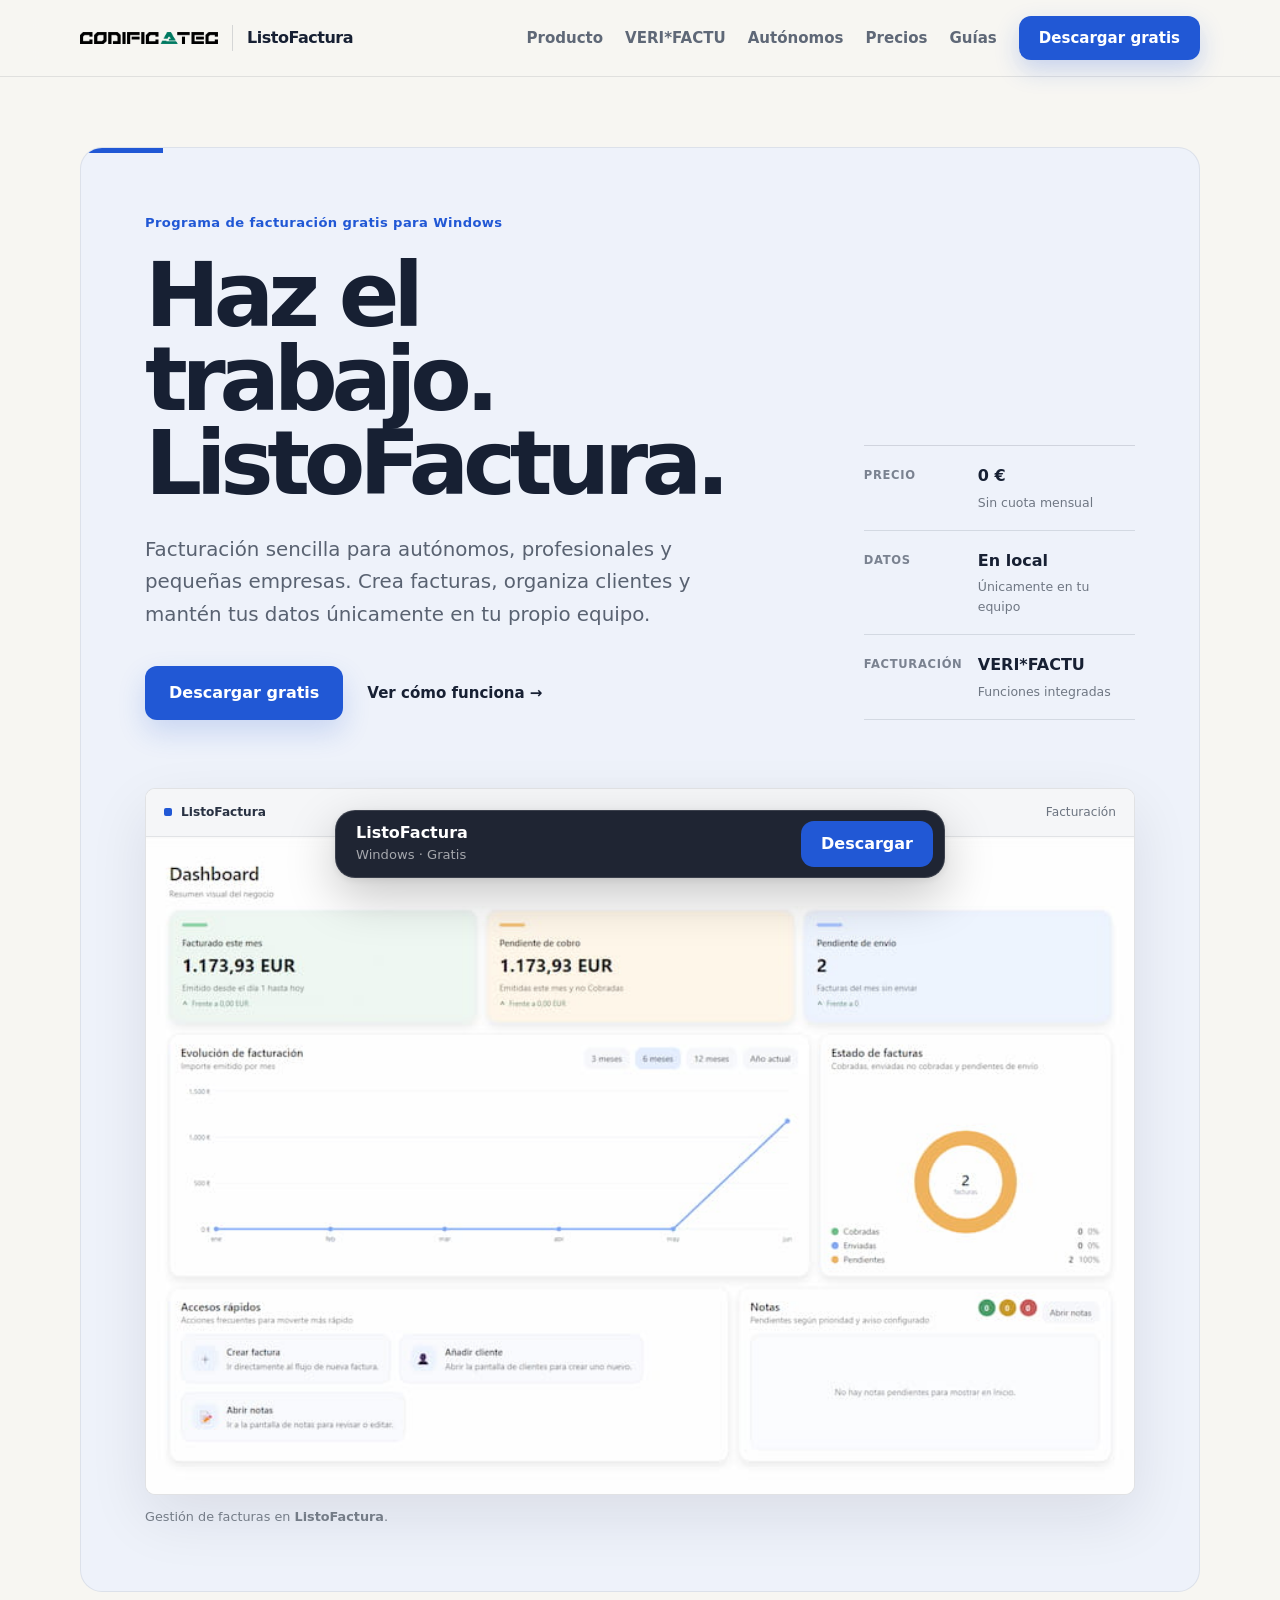
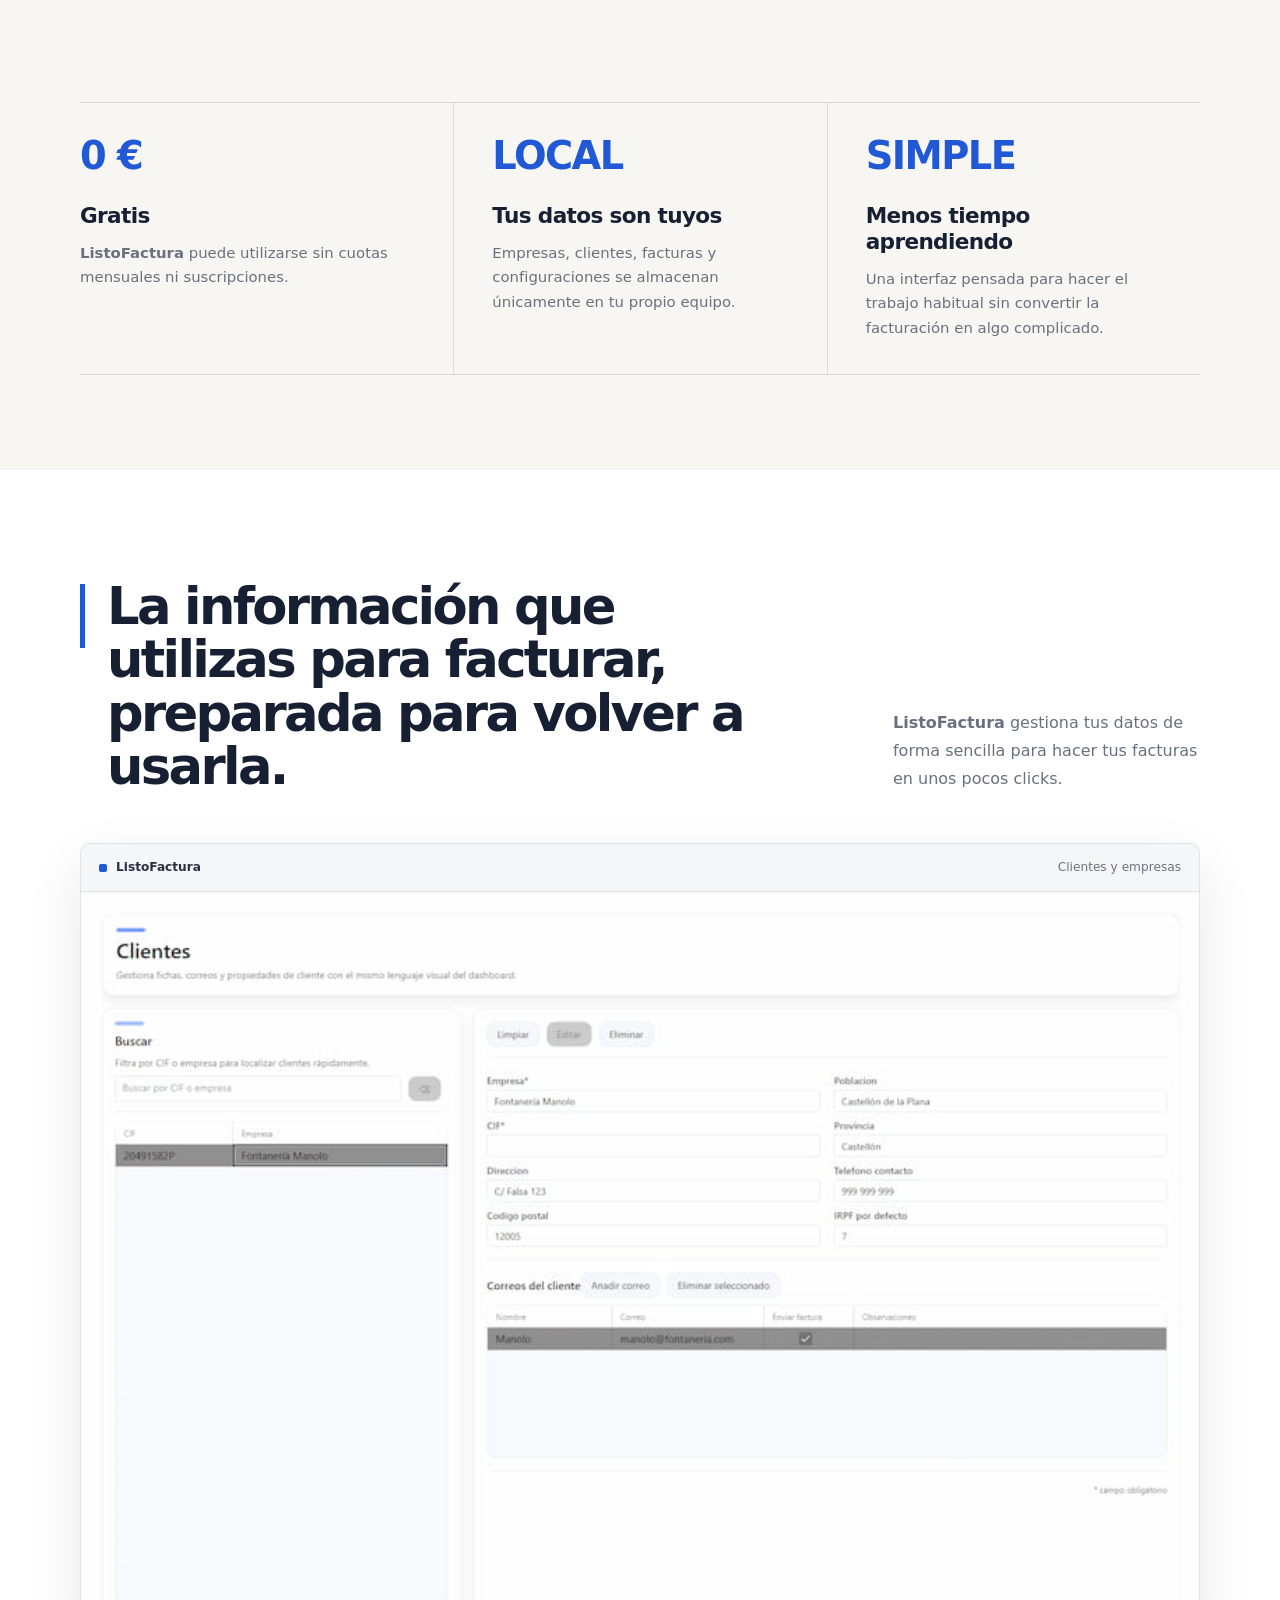
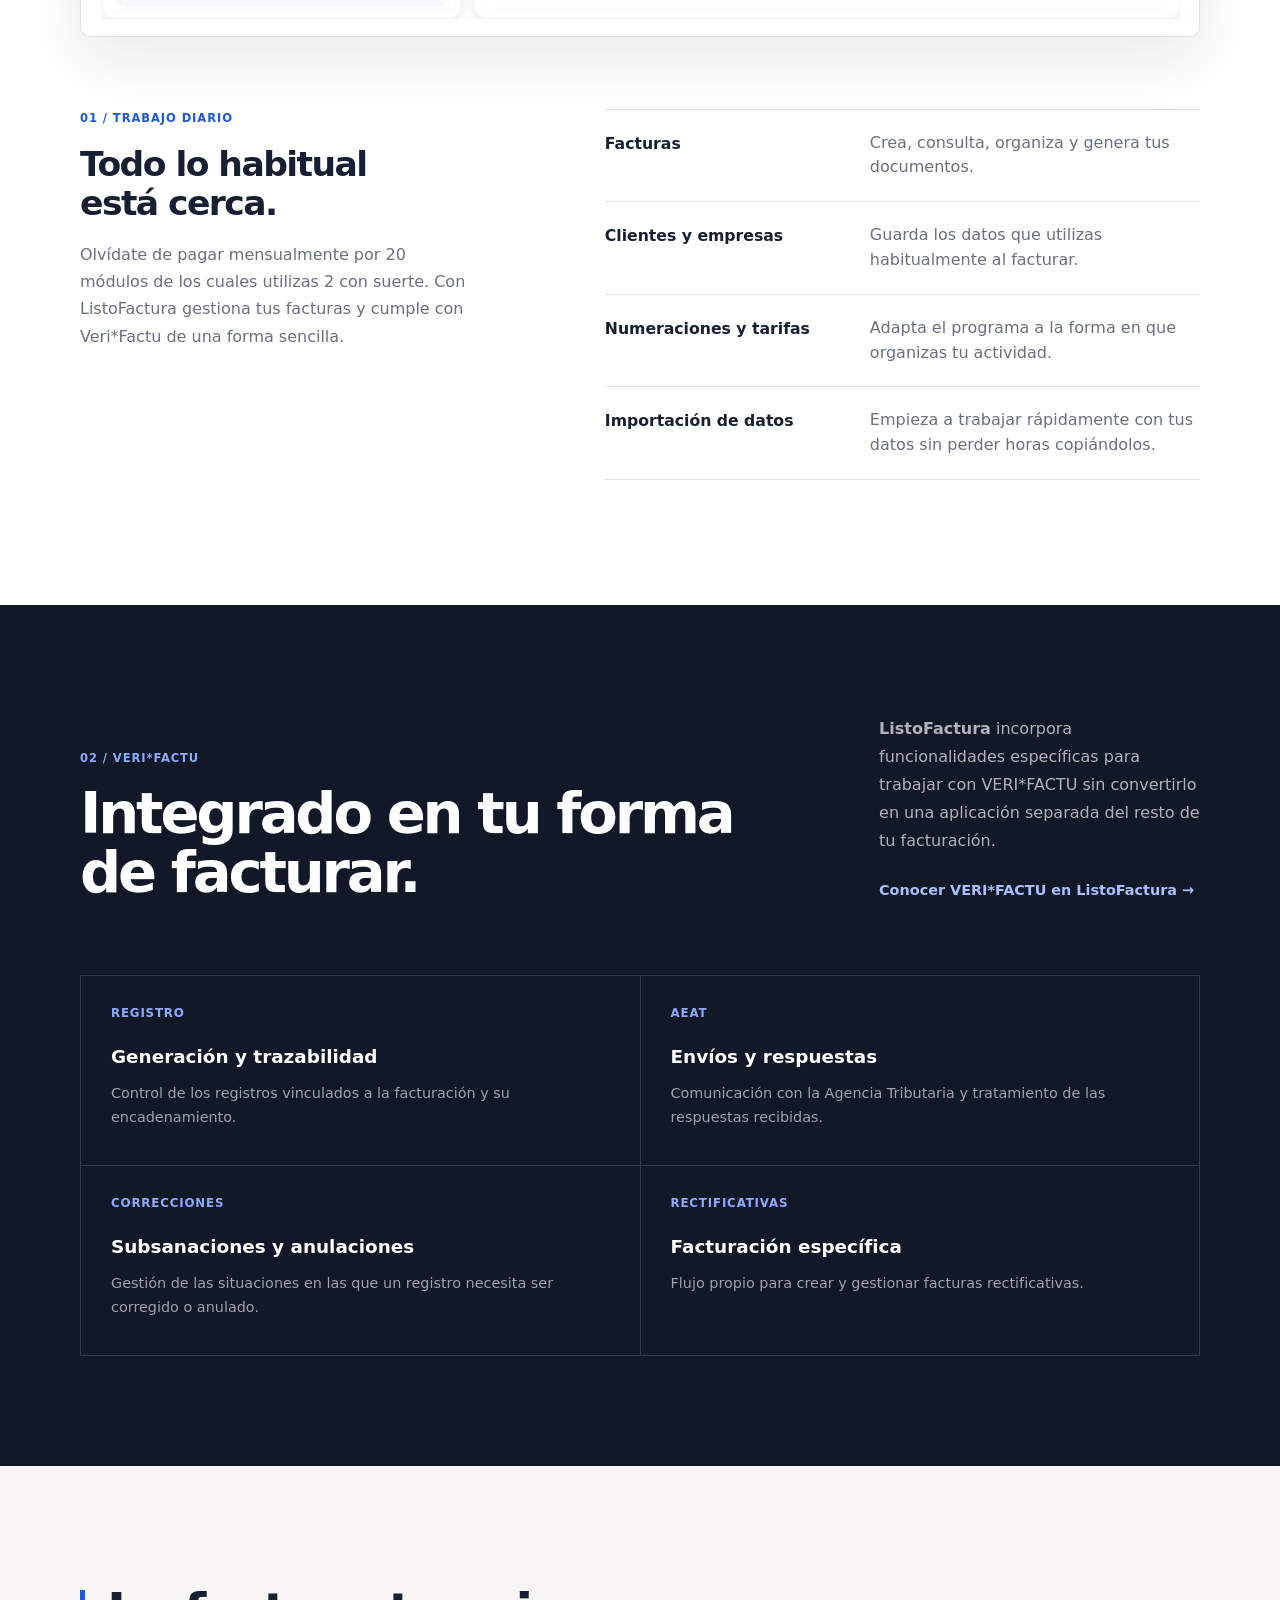
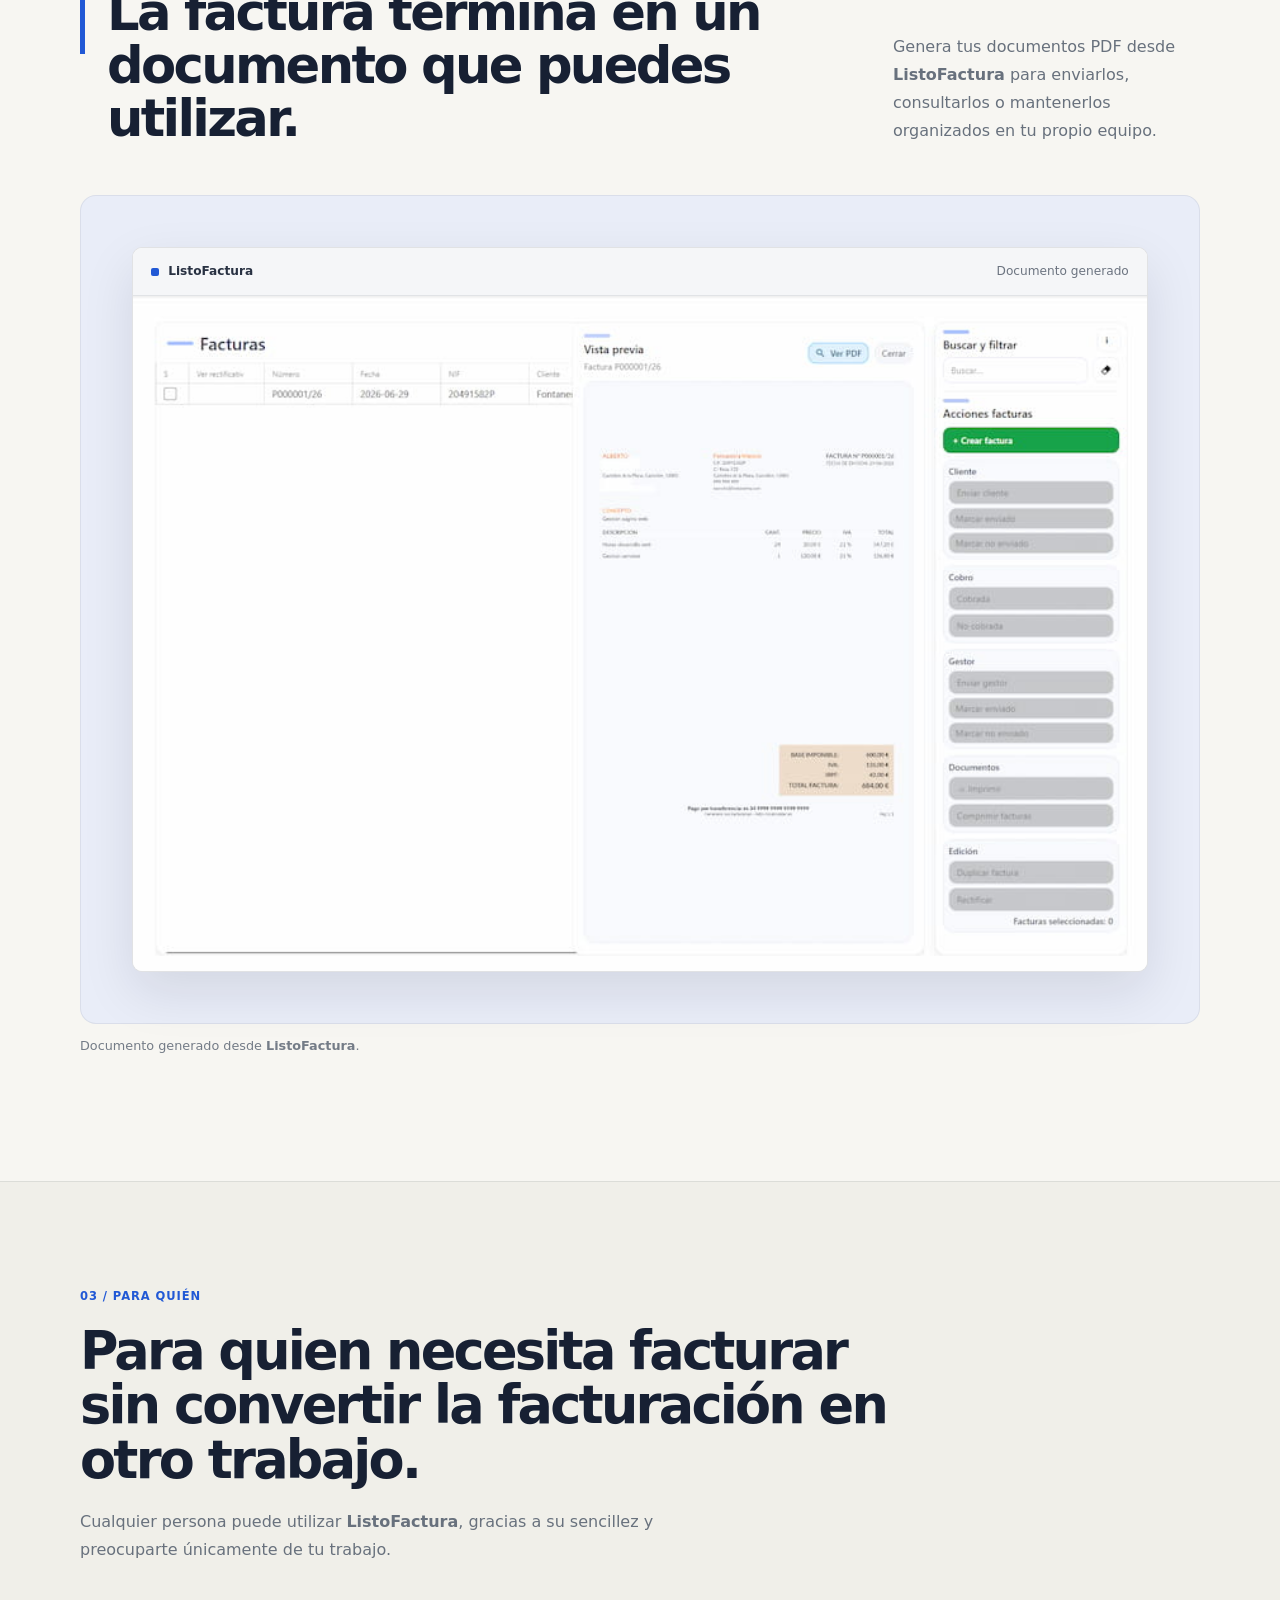
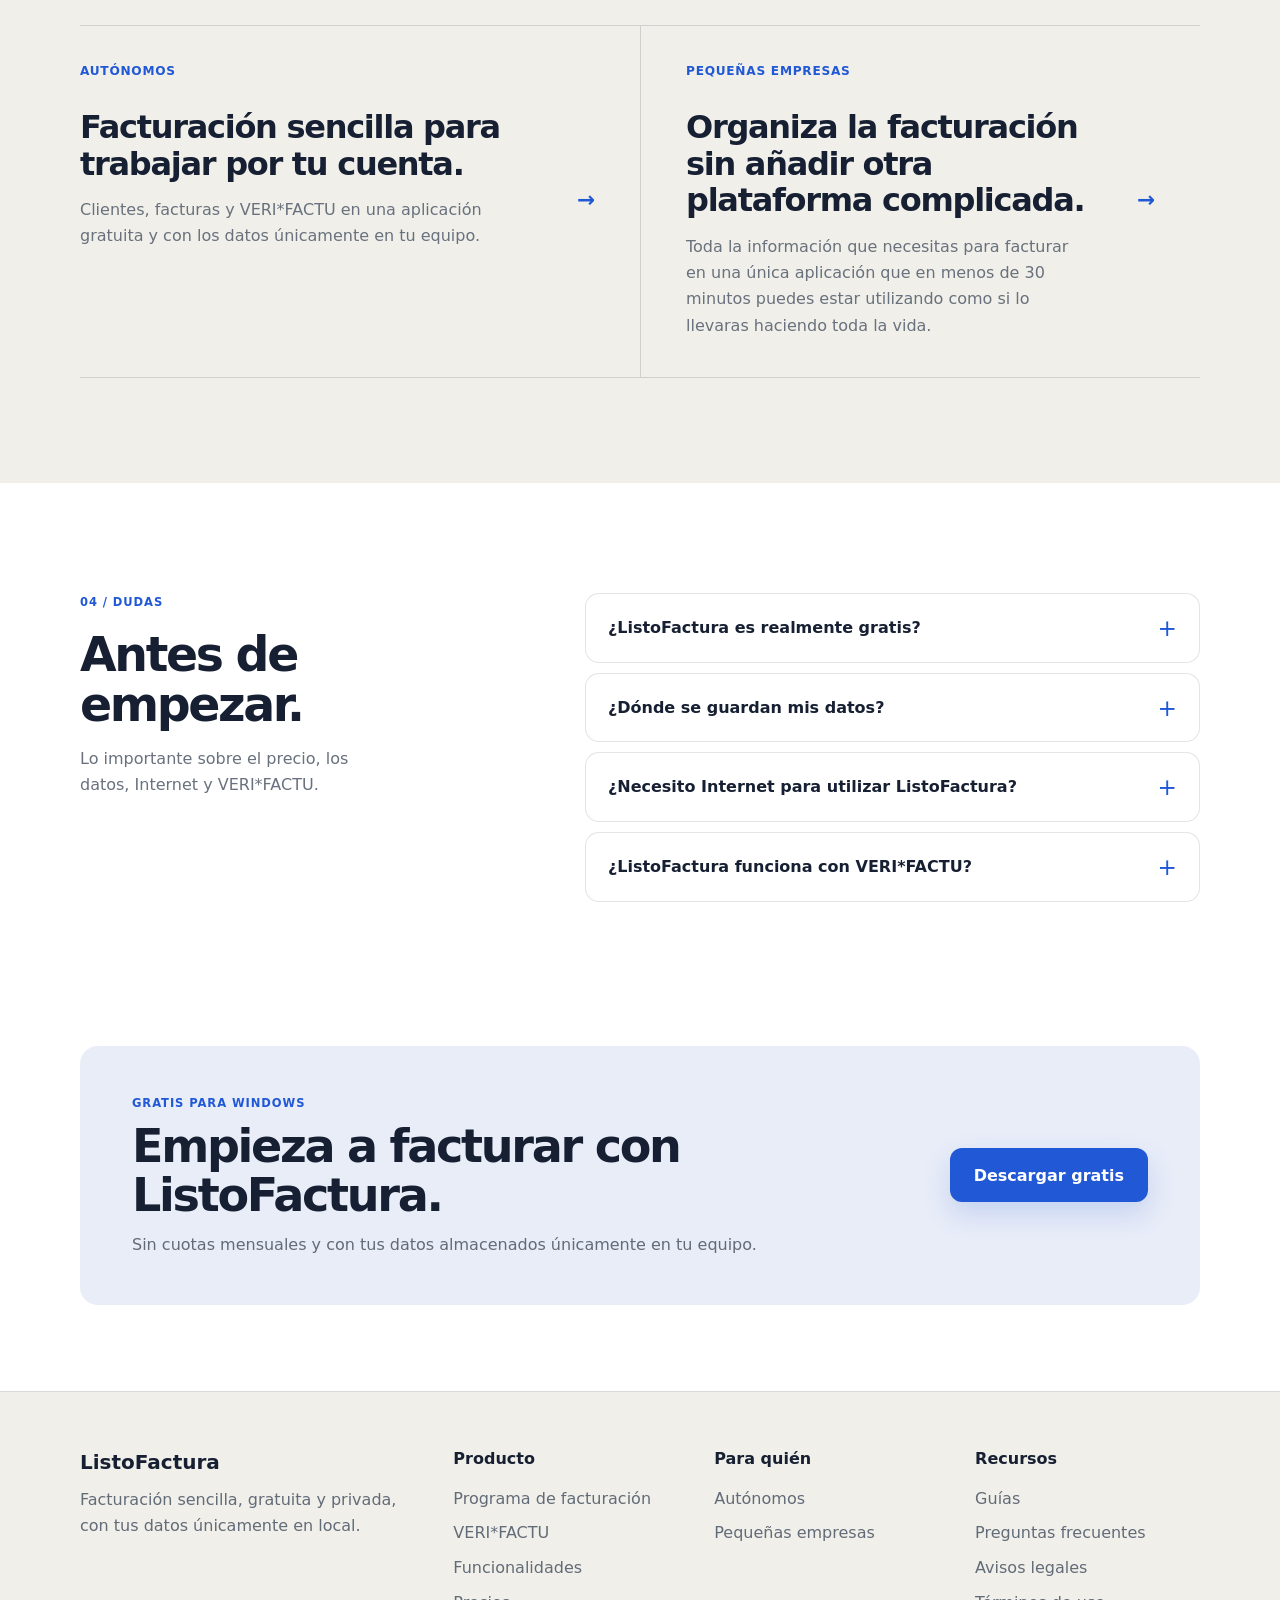
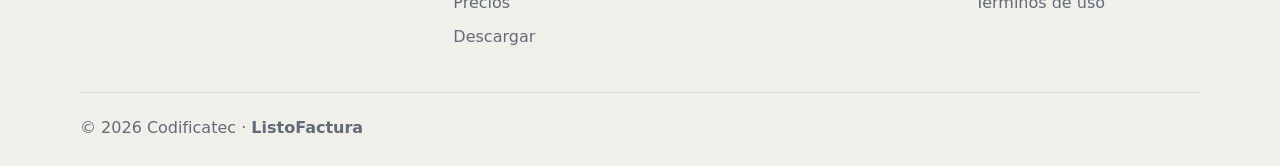
==== commit 43ef88b9: "Primera revisión web" ====
--- a/index.html
+++ b/index.html
@@ -7,8 +7,7 @@
 
   <title>ListoFactura | Programa de facturación gratis y VERI*FACTU</title>
 
-  <meta
-    name="description"
+  <meta name="description"
     content="ListoFactura es un programa de facturación gratis, sencillo y privado. Crea facturas, gestiona clientes y trabaja con tus datos únicamente en local, con funcionalidades VERI*FACTU.">
 
   <meta name="author" content="Codificatec">
@@ -16,12 +15,9 @@
 
   <link rel="canonical" href="https://codificatec.es/">
 
-  <meta
-    property="og:title"
-    content="ListoFactura | Facturación sencilla, privada y gratis">
-
-  <meta
-    property="og:description"
+  <meta property="og:title" content="ListoFactura | Facturación sencilla, privada y gratis">
+
+  <meta property="og:description"
     content="Programa de facturación gratis para trabajar de forma sencilla, con tus datos únicamente en local y funcionalidades VERI*FACTU.">
 
   <meta property="og:type" content="website">
@@ -29,44 +25,25 @@
   <meta property="og:locale" content="es_ES">
   <meta property="og:site_name" content="ListoFactura">
 
-  <meta
-    property="og:image"
-    content="https://codificatec.es/assets/img/logo-codificatec.png">
+  <meta property="og:image" content="https://codificatec.es/assets/img/logo-codificatec.png">
 
   <meta name="twitter:card" content="summary_large_image">
 
-  <meta
-    name="twitter:title"
-    content="ListoFactura | Facturación sencilla, privada y gratis">
-
-  <meta
-    name="twitter:description"
+  <meta name="twitter:title" content="ListoFactura | Facturación sencilla, privada y gratis">
+
+  <meta name="twitter:description"
     content="Programa de facturación gratis, sencillo, privado y preparado para VERI*FACTU.">
 
-  <meta
-    name="twitter:image"
-    content="https://codificatec.es/assets/img/logo-codificatec.png">
-
-  <link
-    rel="preload"
-    href="/assets/css/styles.css"
-    as="style">
-
-  <link
-    rel="preload"
-    href="/assets/img/screenshots/facturas.webp"
-    as="image">
-
-  <link
-    rel="stylesheet"
-    href="/assets/css/styles.css">
-
-  <link
-    rel="icon"
-    href="/assets/img/logo-codificatec.png">
-
-
-  <!-- SOFTWARE -->
+  <meta name="twitter:image" content="https://codificatec.es/assets/img/logo-codificatec.png">
+
+  <link rel="preload" href="/assets/css/styles.css" as="style">
+
+  <link rel="preload" href="/assets/img/screenshots/facturas.webp" as="image">
+
+  <link rel="stylesheet" href="/assets/css/styles.css">
+
+  <link rel="icon" href="/assets/img/logo-codificatec.png">
+
   <script type="application/ld+json">
   {
     "@context": "https://schema.org",
@@ -90,33 +67,19 @@
     }
   }
   </script>
-
 </head>
 
 
 <body>
 
-  <!-- =====================================================
-       HEADER
-       ===================================================== -->
-
-  <header
-    class="site-header"
-    data-header>
+  <!-- HEADER -->
+  <header class="site-header" data-header>
 
     <div class="container header-inner">
 
-      <a
-        class="brand"
-        href="/"
-        aria-label="Ir al inicio de ListoFactura">
-
-        <img
-          src="/assets/img/logo-codificatec.png"
-          alt="Codificatec"
-          class="brand-logo"
-          width="1498"
-          height="138">
+      <a class="brand" href="/" aria-label="Ir al inicio de ListoFactura">
+
+        <img src="/assets/img/logo-codificatec.png" alt="Codificatec" class="brand-logo" width="1498" height="138">
 
         <span class="brand-product">
           <strong>ListoFactura</strong>
@@ -125,9 +88,7 @@
       </a>
 
 
-      <nav
-        class="main-nav"
-        aria-label="Navegación principal">
+      <nav class="main-nav" aria-label="Navegación principal">
 
         <a href="/programa-facturacion/">
           Producto
@@ -149,9 +110,7 @@
           Guías
         </a>
 
-        <a
-          class="nav-cta"
-          href="/descargar/">
+        <a class="nav-cta" href="/descargar/">
           Descargar gratis
         </a>
 
@@ -162,89 +121,520 @@
   </header>
 
 
-  <main>
+  <main class="lf2-home">
 
     <!-- =====================================================
          HERO
          ===================================================== -->
 
-    <section class="home-hero">
-
-      <div class="container home-hero-grid">
-
-        <div class="home-hero-copy">
-
-          <span class="eyebrow">
-            Programa de facturación gratis
-          </span>
-
-          <h1>
-            Haz el trabajo.<br>
-            <strong>ListoFactura.</strong>
-          </h1>
-
-          <p class="home-hero-text">
-            Facturación sencilla para autónomos, profesionales y pequeñas
-            empresas, con tus datos almacenados únicamente en local
-            y preparada para VERI*FACTU.
+    <section class="lf2-hero">
+
+      <div class="container">
+
+        <div class="lf2-hero-surface">
+
+          <div class="lf2-hero-top">
+
+            <div class="lf2-hero-copy">
+
+              <p class="lf2-kicker">
+                Programa de facturación gratis para Windows
+              </p>
+
+              <h1>
+                Haz el trabajo.<br>
+                <strong>ListoFactura.</strong>
+              </h1>
+
+              <p class="lf2-hero-text">
+                Facturación sencilla para autónomos, profesionales y pequeñas
+                empresas. Crea facturas, organiza clientes y mantén tus datos
+                únicamente en tu propio equipo.
+              </p>
+
+
+              <div class="lf2-hero-actions">
+
+                <a id="mainDownloadButton" class="btn btn-primary"
+                  href="https://github.com/AlbertoMF1996/FacturasApp_releases/releases/latest/download/FacturaApp-win-Setup.exe"
+                  download>
+                  Descargar gratis
+                </a>
+
+                <a class="lf2-text-link" href="/programa-facturacion/">
+                  Ver cómo funciona →
+                </a>
+
+              </div>
+
+            </div>
+
+
+            <div class="lf2-hero-summary">
+
+              <div>
+                <span>Precio</span>
+                <strong>0 €</strong>
+                <small>Sin cuota mensual</small>
+              </div>
+
+              <div>
+                <span>Datos</span>
+                <strong>En local</strong>
+                <small>Únicamente en tu equipo</small>
+              </div>
+
+              <div>
+                <span>Facturación</span>
+                <strong>VERI*FACTU</strong>
+                <small>Funciones integradas</small>
+              </div>
+
+            </div>
+
+          </div>
+
+
+          <figure class="lf2-product-stage">
+
+            <div class="lf2-app-frame">
+
+              <div class="lf2-app-frame-bar">
+
+                <div>
+                  <span class="lf2-app-mark"></span>
+
+                  <strong>
+                    ListoFactura
+                  </strong>
+                </div>
+
+                <span>
+                  Facturación
+                </span>
+
+              </div>
+
+              <div class="lf2-app-frame-image">
+
+                <img src="/assets/img/screenshots/facturas.webp" alt="Pantalla de gestión de facturas de ListoFactura"
+                  width="1600" height="900" loading="eager" fetchpriority="high">
+
+              </div>
+
+            </div>
+
+            <figcaption>
+              Gestión de facturas en <strong>ListoFactura</strong>.
+            </figcaption>
+
+          </figure>
+
+        </div>
+
+      </div>
+
+    </section>
+
+
+    <!-- =====================================================
+         GRATIS · LOCAL · SENCILLA
+         ===================================================== -->
+
+    <section class="lf2-principles" aria-label="Ventajas principales">
+
+      <div class="container">
+
+        <div class="lf2-principles-grid">
+
+          <div>
+
+            <strong class="lf2-principle-value">
+              0 €
+            </strong>
+
+            <h2>
+              Gratis
+            </h2>
+
+            <p>
+              <strong>ListoFactura</strong> puede utilizarse sin cuotas
+              mensuales ni suscripciones.
+            </p>
+
+          </div>
+
+
+          <div>
+
+            <strong class="lf2-principle-value">
+              LOCAL
+            </strong>
+
+            <h2>
+              Tus datos son tuyos
+            </h2>
+
+            <p>
+              Empresas, clientes, facturas y configuraciones se almacenan
+              únicamente en tu propio equipo.
+            </p>
+
+          </div>
+
+
+          <div>
+
+            <strong class="lf2-principle-value">
+              SIMPLE
+            </strong>
+
+            <h2>
+              Menos tiempo aprendiendo
+            </h2>
+
+            <p>
+              Una interfaz pensada para hacer el trabajo habitual
+              sin convertir la facturación en algo complicado.
+            </p>
+
+          </div>
+
+        </div>
+
+      </div>
+
+    </section>
+
+
+    <!-- =====================================================
+         PRODUCTO
+         ===================================================== -->
+
+    <section class="lf2-product section">
+
+      <div class="container">
+
+        <div class="lf2-section-intro">
+
+          <div class="lf2-title-mark">
+            <span></span>
+
+            <h2>
+              La información que utilizas para facturar,
+              preparada para volver a usarla.
+            </h2>
+          </div>
+
+
+          <p>
+            <strong>ListoFactura</strong> gestiona tus datos de forma sencilla para hacer tus facturas en unos pocos
+            clicks.
           </p>
 
-
-          <div class="hero-actions">
-
-            <a
-              id="mainDownloadButton"
-              class="btn btn-primary"
-              href="https://github.com/AlbertoMF1996/FacturasApp_releases/releases/latest/download/FacturaApp-win-Setup.exe"
-              download>
-              Descargar gratis
+        </div>
+
+
+        <figure class="lf2-product-showcase">
+
+          <div class="lf2-app-frame">
+
+            <div class="lf2-app-frame-bar">
+
+              <div>
+                <span class="lf2-app-mark"></span>
+
+                <strong>
+                  ListoFactura
+                </strong>
+              </div>
+
+              <span>
+                Clientes y empresas
+              </span>
+
+            </div>
+
+
+            <div class="lf2-app-frame-image">
+
+              <img src="/assets/img/screenshots/clientes.webp" alt="Gestión de clientes y empresas en ListoFactura"
+                width="1600" height="900" loading="lazy">
+
+            </div>
+
+          </div>
+
+        </figure>
+
+
+        <div class="lf2-product-bottom">
+
+          <div class="lf2-product-copy">
+
+            <p class="lf2-small-index">
+              01 / TRABAJO DIARIO
+            </p>
+
+            <h3>
+              Todo lo habitual está cerca.
+            </h3>
+
+            <p>
+              Olvídate de pagar mensualmente por 20 módulos de los cuales utilizas 2 con suerte. Con ListoFactura
+              gestiona tus facturas y cumple con Veri*Factu de una forma sencilla.
+            </p>
+
+          </div>
+
+
+          <div class="lf2-feature-list">
+
+            <div>
+
+              <span>
+                Facturas
+              </span>
+
+              <p>
+                Crea, consulta, organiza y genera tus documentos.
+              </p>
+
+            </div>
+
+
+            <div>
+
+              <span>
+                Clientes y empresas
+              </span>
+
+              <p>
+                Guarda los datos que utilizas habitualmente al facturar.
+              </p>
+
+            </div>
+
+
+            <div>
+
+              <span>
+                Numeraciones y tarifas
+              </span>
+
+              <p>
+                Adapta el programa a la forma en que organizas tu actividad.
+              </p>
+
+            </div>
+
+
+            <div>
+
+              <span>
+                Importación de datos
+              </span>
+
+              <p>
+                Empieza a trabajar rápidamente con tus datos sin perder horas copiándolos.
+              </p>
+
+            </div>
+
+          </div>
+
+        </div>
+
+      </div>
+
+    </section>
+
+
+    <!-- =====================================================
+         VERIFACTU
+         ===================================================== -->
+
+    <section class="lf2-verifactu">
+
+      <div class="container">
+
+        <div class="lf2-verifactu-head">
+
+          <div>
+
+            <p class="lf2-dark-index">
+              02 / VERI*FACTU
+            </p>
+
+            <h2>
+              Integrado en tu forma de facturar.
+            </h2>
+
+          </div>
+
+
+          <div class="lf2-verifactu-copy">
+
+            <p>
+              <strong>ListoFactura</strong> incorpora funcionalidades
+              específicas para trabajar con VERI*FACTU sin convertirlo
+              en una aplicación separada del resto de tu facturación.
+            </p>
+
+            <a href="/verifactu/">
+              Conocer VERI*FACTU en <strong>ListoFactura</strong> →
             </a>
 
-            <a
-              class="home-text-action"
-              href="/programa-facturacion/">
-              Ver cómo funciona
-              <span aria-hidden="true">→</span>
-            </a>
-
-          </div>
-
-
-          <p class="download-note">
-            Windows · Gratis · Sin suscripción · Datos únicamente en tu equipo
+          </div>
+
+        </div>
+
+
+        <div class="lf2-verifactu-grid">
+
+          <div>
+
+            <span>
+              Registro
+            </span>
+
+            <strong>
+              Generación y trazabilidad
+            </strong>
+
+            <p>
+              Control de los registros vinculados a la facturación
+              y su encadenamiento.
+            </p>
+
+          </div>
+
+
+          <div>
+
+            <span>
+              AEAT
+            </span>
+
+            <strong>
+              Envíos y respuestas
+            </strong>
+
+            <p>
+              Comunicación con la Agencia Tributaria y tratamiento
+              de las respuestas recibidas.
+            </p>
+
+          </div>
+
+
+          <div>
+
+            <span>
+              Correcciones
+            </span>
+
+            <strong>
+              Subsanaciones y anulaciones
+            </strong>
+
+            <p>
+              Gestión de las situaciones en las que un registro necesita
+              ser corregido o anulado.
+            </p>
+
+          </div>
+
+
+          <div>
+
+            <span>
+              Rectificativas
+            </span>
+
+            <strong>
+              Facturación específica
+            </strong>
+
+            <p>
+              Flujo propio para crear y gestionar facturas rectificativas.
+            </p>
+
+          </div>
+
+        </div>
+
+      </div>
+
+    </section>
+
+
+    <!-- =====================================================
+         DOCUMENTOS
+         ===================================================== -->
+
+    <section class="lf2-document section">
+
+      <div class="container">
+
+        <div class="lf2-document-heading">
+
+          <div class="lf2-title-mark">
+
+            <span></span>
+
+            <h2>
+              La factura termina en un documento que puedes utilizar.
+            </h2>
+
+          </div>
+
+
+          <p>
+            Genera tus documentos PDF desde <strong>ListoFactura</strong>
+            para enviarlos, consultarlos o mantenerlos organizados
+            en tu propio equipo.
           </p>
 
         </div>
 
 
-        <figure class="home-hero-product">
-
-          <div class="home-shot-window">
-
-            <div class="home-shot-bar">
-
-              <span></span>
-              <span></span>
-              <span></span>
-
-              <small>
-                <strong>ListoFactura</strong>
-              </small>
-
-            </div>
-
-            <img
-              src="/assets/img/screenshots/facturas.webp"
-              alt="Pantalla de gestión de facturas de ListoFactura"
-              width="1200"
-              height="700"
-              loading="eager"
-              fetchpriority="high">
+        <figure class="lf2-document-stage">
+
+          <div class="lf2-document-background">
+
+            <div class="lf2-app-frame">
+
+              <div class="lf2-app-frame-bar">
+
+                <div>
+                  <span class="lf2-app-mark"></span>
+
+                  <strong>
+                    ListoFactura
+                  </strong>
+                </div>
+
+                <span>
+                  Documento generado
+                </span>
+
+              </div>
+
+
+              <div class="lf2-app-frame-image">
+
+                <img src="/assets/img/screenshots/pdf.webp" alt="Documento PDF generado desde ListoFactura" width="1600"
+                  height="900" loading="lazy">
+
+              </div>
+
+            </div>
 
           </div>
 
           <figcaption>
-            Tu facturación, sin esconderla detrás de veinte menús.
+            Documento generado desde <strong>ListoFactura</strong>.
           </figcaption>
 
         </figure>
@@ -255,192 +645,52 @@
 
 
     <!-- =====================================================
-         TRES IDEAS PRINCIPALES
+         PARA QUIÉN
          ===================================================== -->
 
-    <section
-      class="home-principles"
-      aria-label="Ventajas principales">
-
-      <div class="container home-principles-grid">
-
-        <div class="home-principle">
-
-          <span class="home-principle-title">
-            Gratis
-          </span>
+    <section class="lf2-audience">
+
+      <div class="container">
+
+        <div class="lf2-audience-heading">
+
+          <p class="lf2-small-index">
+            03 / PARA QUIÉN
+          </p>
+
+          <h2>
+            Para quien necesita facturar sin convertir
+            la facturación en otro trabajo.
+          </h2>
 
           <p>
-            Usa <strong>ListoFactura</strong> sin cuotas mensuales
-            ni suscripciones.
+            Cualquier persona puede utilizar <strong>ListoFactura</strong>,
+            gracias a su sencillez y preocuparte únicamente de tu trabajo.
           </p>
 
         </div>
 
 
-        <div class="home-principle">
-
-          <span class="home-principle-title">
-            En local
-          </span>
-
-          <p>
-            Tus datos se almacenan únicamente en tu propio equipo.
-          </p>
-
-        </div>
-
-
-        <div class="home-principle">
-
-          <span class="home-principle-title">
-            Sencilla
-          </span>
-
-          <p>
-            Diseñada para facturar sin perder tiempo aprendiendo
-            a utilizar el programa.
-          </p>
-
-        </div>
-
-      </div>
-
-    </section>
-
-
-    <!-- =====================================================
-         PRODUCTO REAL
-         ===================================================== -->
-
-    <section class="home-workflow section">
-
-      <div class="container home-workflow-grid">
-
-        <div class="home-workflow-visual">
-
-          <figure class="home-product-figure">
-
-            <img
-              src="/assets/img/screenshots/clientes.webp"
-              alt="Gestión de clientes y empresas en ListoFactura"
-              width="1200"
-              height="700"
-              loading="lazy">
-
-            <figcaption>
-              Clientes y empresas preparados para volver a facturar
-              sin introducir los mismos datos cada vez.
-            </figcaption>
-
-          </figure>
-
-        </div>
-
-
-        <div class="home-workflow-copy">
-
-          <span class="eyebrow">
-            Trabajar debería ser así
-          </span>
-
-          <h2>
-            Crea la factura.<br>
-            Y sigue con tu día.
-          </h2>
-
-          <p class="home-section-lead">
-            <strong>ListoFactura</strong> reúne las tareas habituales
-            de facturación en un mismo programa sin llenar la pantalla
-            de opciones que no necesitas en ese momento.
-          </p>
-
-
-          <div class="home-simple-list">
+        <div class="lf2-audience-links">
+
+          <a href="/autonomos/">
 
             <div>
-              <span>01</span>
+
+              <span>
+                Autónomos
+              </span>
+
+              <h3>
+                Facturación sencilla para trabajar por tu cuenta.
+              </h3>
 
               <p>
-                Selecciona tu empresa y cliente.
+                Clientes, facturas y VERI*FACTU en una aplicación
+                gratuita y con los datos únicamente en tu equipo.
               </p>
-            </div>
-
-            <div>
-              <span>02</span>
-
-              <p>
-                Añade los conceptos de la factura.
-              </p>
-            </div>
-
-            <div>
-              <span>03</span>
-
-              <p>
-                Genera el documento y continúa trabajando.
-              </p>
-            </div>
-
-          </div>
-
-
-          <a
-            class="text-link"
-            href="/programa-facturacion/">
-            Ver el programa de facturación →
-          </a>
-
-        </div>
-
-      </div>
-
-    </section>
-
-
-    <!-- =====================================================
-         FUNCIONES
-         ===================================================== -->
-
-    <section class="home-capabilities section">
-
-      <div class="container">
-
-        <div class="home-capabilities-heading">
-
-          <div>
-
-            <span class="eyebrow">
-              Todo en el mismo programa
-            </span>
-
-            <h2>
-              Menos saltos entre herramientas.
-            </h2>
-
-          </div>
-
-
-          <p>
-            Facturas, clientes, empresas, numeraciones, tarifas,
-            importaciones y documentos organizados desde
-            <strong>ListoFactura</strong>.
-          </p>
-
-        </div>
-
-
-        <div class="home-capabilities-list">
-
-          <a href="/funcionalidades/">
-
-            <span>
-              Facturas y documentos PDF
-            </span>
-
-            <small>
-              Crear · consultar · organizar
-            </small>
+
+            </div>
 
             <strong aria-hidden="true">
               →
@@ -449,15 +699,24 @@
           </a>
 
 
-          <a href="/funcionalidades/">
-
-            <span>
-              Clientes y empresas
-            </span>
-
-            <small>
-              Información preparada para reutilizar
-            </small>
+          <a href="/pymes/">
+
+            <div>
+
+              <span>
+                Pequeñas empresas
+              </span>
+
+              <h3>
+                Organiza la facturación sin añadir otra plataforma complicada.
+              </h3>
+
+              <p>
+                Toda la información que necesitas para facturar en una única aplicación que en menos de 30 minutos
+                puedes estar utilizando como si lo llevaras haciendo toda la vida.
+              </p>
+
+            </div>
 
             <strong aria-hidden="true">
               →
@@ -465,225 +724,6 @@
 
           </a>
 
-
-          <a href="/funcionalidades/">
-
-            <span>
-              Numeraciones y tarifas
-            </span>
-
-            <small>
-              Configura tu forma de trabajar
-            </small>
-
-            <strong aria-hidden="true">
-              →
-            </strong>
-
-          </a>
-
-
-          <a href="/funcionalidades/">
-
-            <span>
-              Importación de datos
-            </span>
-
-            <small>
-              No empieces otra vez desde cero
-            </small>
-
-            <strong aria-hidden="true">
-              →
-            </strong>
-
-          </a>
-
-        </div>
-
-      </div>
-
-    </section>
-
-
-    <!-- =====================================================
-         VERIFACTU
-         ===================================================== -->
-
-    <section class="home-verifactu section">
-
-      <div class="container home-verifactu-grid">
-
-        <div>
-
-          <span class="home-dark-label">
-            VERI*FACTU
-          </span>
-
-          <h2>
-            Preparada para la nueva forma de facturar.
-          </h2>
-
-          <p>
-            <strong>ListoFactura</strong> incorpora funcionalidades
-            específicas para trabajar con VERI*FACTU sin separar este proceso
-            del resto de tu facturación.
-          </p>
-
-
-          <a
-            class="home-dark-link"
-            href="/verifactu/">
-            Conocer VERI*FACTU en <strong>ListoFactura</strong>
-            <span aria-hidden="true">→</span>
-          </a>
-
-        </div>
-
-
-        <div class="home-verifactu-list">
-
-          <div>
-            <span>Registro</span>
-            <strong>Generación y trazabilidad</strong>
-          </div>
-
-          <div>
-            <span>AEAT</span>
-            <strong>Envíos y respuestas</strong>
-          </div>
-
-          <div>
-            <span>Correcciones</span>
-            <strong>Subsanaciones y anulaciones</strong>
-          </div>
-
-          <div>
-            <span>Facturación</span>
-            <strong>Facturas rectificativas</strong>
-          </div>
-
-        </div>
-
-      </div>
-
-    </section>
-
-
-    <!-- =====================================================
-         PDF
-         ===================================================== -->
-
-    <section class="home-document section">
-
-      <div class="container home-document-grid">
-
-        <div class="home-document-copy">
-
-          <span class="eyebrow">
-            El resultado también importa
-          </span>
-
-          <h2>
-            Facturas listas para enviar.
-          </h2>
-
-          <p>
-            Genera tus documentos PDF desde <strong>ListoFactura</strong>
-            y mantenlos organizados junto al resto de tu información.
-          </p>
-
-          <a
-            class="text-link"
-            href="/funcionalidades/">
-            Ver todas las funcionalidades →
-          </a>
-
-        </div>
-
-
-        <figure class="home-document-figure">
-
-          <img
-            src="/assets/img/screenshots/pdf.webp"
-            alt="Factura PDF generada desde ListoFactura"
-            width="1200"
-            height="700"
-            loading="lazy">
-
-        </figure>
-
-      </div>
-
-    </section>
-
-
-    <!-- =====================================================
-         PARA QUIÉN
-         ===================================================== -->
-
-    <section class="home-audience section">
-
-      <div class="container">
-
-        <div class="home-audience-heading">
-
-          <span class="eyebrow">
-            Para trabajar de verdad
-          </span>
-
-          <h2>
-            Especialmente útil cuando quieres facturar sin complicarte.
-          </h2>
-
-        </div>
-
-
-        <div class="home-audience-columns">
-
-          <a href="/autonomos/">
-
-            <span>
-              Autónomos
-            </span>
-
-            <h3>
-              Tu trabajo ya ocupa bastante tiempo.
-            </h3>
-
-            <p>
-              Gestiona clientes, crea facturas y prepárate para VERI*FACTU
-              desde una aplicación sencilla y gratuita.
-            </p>
-
-            <strong>
-              Ver <strong>ListoFactura</strong> para autónomos →
-            </strong>
-
-          </a>
-
-
-          <a href="/pymes/">
-
-            <span>
-              Pequeñas empresas
-            </span>
-
-            <h3>
-              Organiza la facturación sin añadir otra plataforma complicada.
-            </h3>
-
-            <p>
-              Empresas, clientes, tarifas, numeraciones y documentos
-              reunidos dentro del mismo flujo de trabajo.
-            </p>
-
-            <strong>
-              Ver <strong>ListoFactura</strong> para pequeñas empresas →
-            </strong>
-
-          </a>
-
         </div>
 
       </div>
@@ -695,22 +735,25 @@
          FAQ
          ===================================================== -->
 
-    <section
-      id="faq"
-      class="home-faq section">
-
-      <div class="container home-faq-grid">
-
-        <div class="home-faq-heading">
-
-          <span class="eyebrow">
-            Preguntas frecuentes
-          </span>
+    <section id="faq" class="lf2-faq section">
+
+      <div class="container lf2-faq-layout">
+
+        <div>
+
+          <p class="lf2-small-index">
+            04 / DUDAS
+          </p>
 
           <h2>
-            Lo importante antes de empezar.
+            Antes de empezar.
           </h2>
 
+          <p>
+            Lo importante sobre el precio, los datos,
+            Internet y VERI*FACTU.
+          </p>
+
         </div>
 
 
@@ -719,7 +762,7 @@
           <details class="faq-item">
 
             <summary>
-              ¿ListoFactura es realmente gratis?
+              ¿<strong>ListoFactura</strong> es realmente gratis?
             </summary>
 
             <div class="faq-answer">
@@ -773,7 +816,7 @@
           <details class="faq-item">
 
             <summary>
-              ¿Necesito Internet para utilizar ListoFactura?
+              ¿Necesito Internet para utilizar <strong>ListoFactura</strong>?
             </summary>
 
             <div class="faq-answer">
@@ -785,9 +828,9 @@
                 </p>
 
                 <p>
-                  Las funciones que necesitan comunicarse con servicios externos,
-                  como VERI*FACTU, sí requieren conexión cuando se realiza
-                  esa comunicación.
+                  Las operaciones que requieren comunicación con servicios
+                  externos, como VERI*FACTU o envio de emails, necesitan conexión cuando
+                  se realiza esa comunicación.
                 </p>
 
               </div>
@@ -800,7 +843,7 @@
           <details class="faq-item">
 
             <summary>
-              ¿ListoFactura funciona con VERI*FACTU?
+              ¿<strong>ListoFactura</strong> funciona con VERI*FACTU?
             </summary>
 
             <div class="faq-answer">
@@ -827,34 +870,40 @@
 
 
     <!-- =====================================================
-         CTA FINAL
+         CTA
          ===================================================== -->
 
-    <section class="home-final-cta">
-
-      <div class="container home-final-cta-inner">
-
-        <div>
-
-          <span>
-            GRATIS PARA WINDOWS
-          </span>
-
-          <h2>
-            Haz la factura.<br>
-            <strong>ListoFactura.</strong>
-          </h2>
-
-        </div>
-
-
-        <a
-          id="bottomDownloadButton"
-          class="btn btn-primary"
-          href="https://github.com/AlbertoMF1996/FacturasApp_releases/releases/latest/download/FacturaApp-win-Setup.exe"
-          download>
-          Descargar gratis
-        </a>
+    <section class="lf2-final">
+
+      <div class="container">
+
+        <div class="lf2-final-inner">
+
+          <div>
+
+            <span>
+              GRATIS PARA WINDOWS
+            </span>
+
+            <h2>
+              Empieza a facturar con <strong>ListoFactura</strong>.
+            </h2>
+
+            <p>
+              Sin cuotas mensuales y con tus datos almacenados
+              únicamente en tu equipo.
+            </p>
+
+          </div>
+
+
+          <a id="bottomDownloadButton" class="btn btn-primary"
+            href="https://github.com/AlbertoMF1996/FacturasApp_releases/releases/latest/download/FacturaApp-win-Setup.exe"
+            download>
+            Descargar gratis
+          </a>
+
+        </div>
 
       </div>
 
@@ -863,19 +912,14 @@
   </main>
 
 
-  <!-- =====================================================
-       FOOTER
-       ===================================================== -->
-
+  <!-- FOOTER -->
   <footer class="site-footer">
 
     <div class="container footer-grid">
 
       <div>
 
-        <a
-          class="footer-brand"
-          href="/">
+        <a class="footer-brand" href="/">
           <strong>ListoFactura</strong>
         </a>
 
@@ -972,13 +1016,8 @@
   </footer>
 
 
-  <!-- =====================================================
-       STICKY DOWNLOAD
-       ===================================================== -->
-
-  <div
-    id="stickyDownload"
-    class="sticky-download">
+  <!-- DESCARGA FLOTANTE -->
+  <div id="stickyDownload" class="sticky-download">
 
     <div class="sticky-download-copy">
 
@@ -993,8 +1032,7 @@
     </div>
 
 
-    <a
-      class="btn btn-primary"
+    <a class="btn btn-primary"
       href="https://github.com/AlbertoMF1996/FacturasApp_releases/releases/latest/download/FacturaApp-win-Setup.exe"
       download>
       Descargar
@@ -1003,9 +1041,7 @@
   </div>
 
 
-  <script
-    src="/assets/js/main.js"
-    defer>
+  <script src="/assets/js/main.js" defer>
   </script>
 
 </body>
--- a/assets/css/styles.css
+++ b/assets/css/styles.css
@@ -117,11 +117,11 @@
   font-weight: 600;
 }
 
-.main-nav > a:not(.nav-cta) {
+.main-nav>a:not(.nav-cta) {
   transition: color 180ms ease;
 }
 
-.main-nav > a:not(.nav-cta):hover {
+.main-nav>a:not(.nav-cta):hover {
   color: #2158d5;
 }
 
@@ -492,12 +492,10 @@
   min-height: 155px;
 
   background:
-    linear-gradient(
-      110deg,
+    linear-gradient(110deg,
       #ffffff 0%,
       #ffffff 58%,
-      #f1f5ff 100%
-    );
+      #f1f5ff 100%);
 }
 
 .benefit-item-wide p {
@@ -697,7 +695,7 @@
   box-shadow: 0 15px 34px rgba(17, 24, 39, 0.06);
 }
 
-.link-card > span {
+.link-card>span {
   color: #2158d5;
 
   font-size: 0.8rem;
@@ -707,7 +705,7 @@
   letter-spacing: 0.07em;
 }
 
-.link-card > strong {
+.link-card>strong {
   font-size: 1.25rem;
 
   line-height: 1.25;
@@ -781,7 +779,7 @@
   padding: 0 22px 22px;
 }
 
-.faq-answer-inner p + p {
+.faq-answer-inner p+p {
   margin-top: 14px;
 }
 
@@ -830,7 +828,7 @@
   gap: 36px;
 }
 
-.footer-grid > div {
+.footer-grid>div {
   display: grid;
 
   align-content: start;
@@ -907,8 +905,7 @@
   pointer-events: none;
 
   transform:
-    translateX(-50%)
-    translateY(calc(100% + 50px));
+    translateX(-50%) translateY(calc(100% + 50px));
 
   transition:
     transform 250ms cubic-bezier(0.2, 0.8, 0.2, 1),
@@ -921,8 +918,7 @@
   pointer-events: auto;
 
   transform:
-    translateX(-50%)
-    translateY(0);
+    translateX(-50%) translateY(0);
 }
 
 .sticky-download-copy {
@@ -1037,7 +1033,7 @@
   align-items: start;
 }
 
-.feature-index article > span {
+.feature-index article>span {
   color: #2158d5;
 
   font-weight: 900;
@@ -1446,12 +1442,10 @@
   border-color: rgba(33, 88, 213, 0.16);
 
   background:
-    linear-gradient(
-      135deg,
+    linear-gradient(135deg,
       #ffffff 0%,
       #ffffff 52%,
-      #f3f6ff 100%
-    );
+      #f3f6ff 100%);
 }
 
 
@@ -1846,7 +1840,7 @@
   background: #f4f4f1;
 }
 
-.home-shot-bar > span {
+.home-shot-bar>span {
   width: 9px;
   height: 9px;
 
@@ -1901,7 +1895,7 @@
   padding: 28px 34px;
 }
 
-.home-principle + .home-principle {
+.home-principle+.home-principle {
   border-left: 1px solid rgba(23, 32, 51, 0.1);
 }
 
@@ -1994,7 +1988,7 @@
   border-top: 1px solid rgba(23, 32, 51, 0.12);
 }
 
-.home-simple-list > div {
+.home-simple-list>div {
   display: grid;
   grid-template-columns: 42px 1fr;
 
@@ -2046,7 +2040,7 @@
   max-width: 620px;
 }
 
-.home-capabilities-heading > p {
+.home-capabilities-heading>p {
   max-width: 540px;
 
   justify-self: end;
@@ -2088,7 +2082,7 @@
   background: #f7f8fb;
 }
 
-.home-capabilities-list a > span {
+.home-capabilities-list a>span {
   color: #172033;
 
   font-size: 1.08rem;
@@ -2101,7 +2095,7 @@
   font-size: 0.9rem;
 }
 
-.home-capabilities-list a > strong {
+.home-capabilities-list a>strong {
   color: #2158d5;
 
   font-size: 1.25rem;
@@ -2184,7 +2178,7 @@
   border-top: 1px solid rgba(255, 255, 255, 0.14);
 }
 
-.home-verifactu-list > div {
+.home-verifactu-list>div {
   display: grid;
   grid-template-columns: 125px 1fr;
 
@@ -2281,19 +2275,19 @@
   border-top: 1px solid rgba(23, 32, 51, 0.13);
 }
 
-.home-audience-columns > a {
+.home-audience-columns>a {
   display: block;
 
   padding: 40px 45px 40px 0;
 }
 
-.home-audience-columns > a + a {
+.home-audience-columns>a+a {
   padding-left: 45px;
 
   border-left: 1px solid rgba(23, 32, 51, 0.13);
 }
 
-.home-audience-columns > a > span {
+.home-audience-columns>a>span {
   color: #2158d5;
 
   font-size: 0.78rem;
@@ -2317,7 +2311,7 @@
   margin-top: 17px;
 }
 
-.home-audience-columns a > strong {
+.home-audience-columns a>strong {
   display: block;
 
   margin-top: 27px;
@@ -2370,7 +2364,7 @@
   gap: 40px;
 }
 
-.home-final-cta-inner > div > span {
+.home-final-cta-inner>div>span {
   color: #2158d5;
 
   font-size: 0.76rem;
@@ -2409,7 +2403,7 @@
     max-width: 720px;
   }
 
-  .home-capabilities-heading > p {
+  .home-capabilities-heading>p {
     justify-self: start;
   }
 
@@ -2430,7 +2424,7 @@
     padding: 22px 0;
   }
 
-  .home-principle + .home-principle {
+  .home-principle+.home-principle {
     border-left: 0;
     border-top: 1px solid rgba(23, 32, 51, 0.1);
   }
@@ -2447,7 +2441,7 @@
     grid-column: 1;
   }
 
-  .home-capabilities-list a > strong {
+  .home-capabilities-list a>strong {
     grid-column: 2;
     grid-row: 1 / 3;
   }
@@ -2456,11 +2450,11 @@
     grid-template-columns: 1fr;
   }
 
-  .home-audience-columns > a {
+  .home-audience-columns>a {
     padding: 32px 0;
   }
 
-  .home-audience-columns > a + a {
+  .home-audience-columns>a+a {
     padding-left: 0;
 
     border-left: 0;
@@ -2501,7 +2495,7 @@
     gap: 44px;
   }
 
-  .home-verifactu-list > div {
+  .home-verifactu-list>div {
     grid-template-columns: 1fr;
 
     gap: 5px;
@@ -2515,4 +2509,2534 @@
     width: 100%;
   }
 
+}
+
+/* =========================================================
+   PORTADA LISTOFACTURA V2
+   ========================================================= */
+
+
+/* =========================================================
+   HERO
+   ========================================================= */
+
+.lf2-hero {
+  padding: 70px 0 88px;
+}
+
+.lf2-hero-surface {
+  position: relative;
+
+  overflow: hidden;
+
+  padding: clamp(32px, 5vw, 72px);
+
+  border: 1px solid rgba(23, 32, 51, 0.08);
+  border-radius: 22px;
+
+  background: #eef2fa;
+}
+
+.lf2-hero-surface::before {
+  content: "";
+
+  position: absolute;
+
+  top: 0;
+  left: 0;
+
+  width: 82px;
+  height: 5px;
+
+  background: #2158d5;
+}
+
+.lf2-hero-top {
+  display: grid;
+  grid-template-columns: minmax(0, 1.25fr) minmax(220px, 0.55fr);
+
+  gap: clamp(50px, 8vw, 110px);
+
+  align-items: end;
+}
+
+.lf2-kicker {
+  margin: 0 0 20px;
+
+  color: #2158d5;
+
+  font-size: 0.82rem;
+  font-weight: 850;
+
+  letter-spacing: 0.03em;
+}
+
+.lf2-hero-copy h1 {
+  max-width: 850px;
+
+  margin: 0;
+
+  font-size: clamp(3.9rem, 7vw, 7rem);
+  line-height: 0.94;
+
+  letter-spacing: -0.07em;
+}
+
+.lf2-hero-text {
+  max-width: 650px;
+
+  margin-top: 28px;
+
+  color: #596271;
+
+  font-size: clamp(1.08rem, 1.55vw, 1.25rem);
+  line-height: 1.65;
+}
+
+.lf2-hero-actions {
+  display: flex;
+  flex-wrap: wrap;
+  align-items: center;
+
+  gap: 24px;
+
+  margin-top: 34px;
+}
+
+.lf2-text-link {
+  color: #172033;
+
+  font-size: 0.94rem;
+  font-weight: 850;
+
+  transition:
+    color 160ms ease,
+    transform 160ms ease;
+}
+
+.lf2-text-link:hover {
+  color: #2158d5;
+
+  transform: translateX(3px);
+}
+
+
+/* RESUMEN HERO */
+
+.lf2-hero-summary {
+  border-top: 1px solid rgba(23, 32, 51, 0.14);
+}
+
+.lf2-hero-summary>div {
+  display: grid;
+  grid-template-columns: 74px 1fr;
+
+  gap: 4px 40px;
+
+  padding: 17px 0;
+
+  border-bottom: 1px solid rgba(23, 32, 51, 0.12);
+}
+
+.lf2-hero-summary span {
+  grid-row: 1 / 3;
+
+  padding-top: 3px;
+
+  color: #7a8290;
+
+  font-size: 0.72rem;
+  font-weight: 800;
+
+  text-transform: uppercase;
+  letter-spacing: 0.06em;
+}
+
+.lf2-hero-summary strong {
+  color: #172033;
+
+  font-size: 1rem;
+}
+
+.lf2-hero-summary small {
+  color: #6f7783;
+
+  font-size: 0.78rem;
+}
+
+
+/* =========================================================
+   MARCO PROPIO DEL PRODUCTO
+   ========================================================= */
+
+.lf2-product-stage {
+  margin: 68px 0 0;
+}
+
+.lf2-app-frame {
+  overflow: hidden;
+
+  border: 1px solid rgba(23, 32, 51, 0.13);
+  border-radius: 10px;
+
+  background: #ffffff;
+
+  box-shadow:
+    0 22px 60px rgba(17, 24, 39, 0.09);
+}
+
+.lf2-app-frame-bar {
+  display: flex;
+  justify-content: space-between;
+  align-items: center;
+
+  min-height: 48px;
+
+  padding: 0 18px;
+
+  border-bottom: 1px solid rgba(23, 32, 51, 0.09);
+
+  background: #f5f6f8;
+
+  color: #6c7480;
+
+  font-size: 0.76rem;
+}
+
+.lf2-app-frame-bar>div {
+  display: flex;
+  align-items: center;
+
+  gap: 9px;
+}
+
+.lf2-app-frame-bar strong {
+  color: #283142;
+}
+
+.lf2-app-mark {
+  width: 8px;
+  height: 8px;
+
+  border-radius: 2px;
+
+  background: #2158d5;
+}
+
+.lf2-app-frame-image {
+  overflow: hidden;
+
+  background: #ffffff;
+}
+
+.lf2-app-frame-image img {
+  display: block;
+
+  width: 100%;
+  height: auto;
+}
+
+.lf2-product-stage figcaption,
+.lf2-document-stage figcaption {
+  margin-top: 12px;
+
+  color: #747c87;
+
+  font-size: 0.8rem;
+}
+
+
+/* =========================================================
+   PRINCIPIOS
+   ========================================================= */
+
+.lf2-principles {
+  padding: 22px 0 95px;
+}
+
+.lf2-principles-grid {
+  display: grid;
+  grid-template-columns: repeat(3, 1fr);
+
+  border-top: 1px solid rgba(23, 32, 51, 0.14);
+  border-bottom: 1px solid rgba(23, 32, 51, 0.14);
+}
+
+.lf2-principles-grid>div {
+  min-height: 230px;
+
+  padding: 34px 38px 34px 0;
+}
+
+.lf2-principles-grid>div+div {
+  padding-left: 38px;
+
+  border-left: 1px solid rgba(23, 32, 51, 0.12);
+}
+
+.lf2-principle-value {
+  display: block;
+
+  margin-bottom: 27px;
+
+  color: #2158d5;
+
+  font-size: clamp(1.75rem, 3vw, 2.8rem);
+  line-height: 1;
+
+  letter-spacing: -0.04em;
+}
+
+.lf2-principles h2 {
+  margin: 0;
+
+  font-size: 1.35rem;
+  line-height: 1.2;
+
+  letter-spacing: -0.03em;
+}
+
+.lf2-principles p {
+  max-width: 340px;
+
+  margin-top: 12px;
+
+  color: #68717d;
+
+  font-size: 0.93rem;
+  line-height: 1.65;
+}
+
+
+/* =========================================================
+   CABECERAS DE SECCIÓN
+   ========================================================= */
+
+.lf2-section-intro,
+.lf2-document-heading {
+  display: grid;
+  grid-template-columns: minmax(0, 1.25fr) minmax(280px, 0.55fr);
+
+  gap: clamp(60px, 9vw, 130px);
+
+  margin-bottom: 50px;
+
+  align-items: end;
+}
+
+.lf2-title-mark {
+  display: grid;
+  grid-template-columns: 5px minmax(0, 1fr);
+
+  gap: 22px;
+}
+
+.lf2-title-mark>span {
+  display: block;
+
+  width: 5px;
+  height: 64px;
+
+  margin-top: 4px;
+
+  background: #2158d5;
+}
+
+.lf2-title-mark h2 {
+  max-width: 760px;
+
+  margin: 0;
+
+  font-size: clamp(2.45rem, 4vw, 4.15rem);
+  line-height: 1.04;
+
+  letter-spacing: -0.052em;
+}
+
+.lf2-section-intro>p,
+.lf2-document-heading>p {
+  margin: 0;
+
+  color: #68717d;
+
+  line-height: 1.75;
+}
+
+
+/* =========================================================
+   PRODUCTO
+   ========================================================= */
+
+.lf2-product {
+  padding-top: 110px;
+  padding-bottom: 125px;
+
+  background: #ffffff;
+}
+
+.lf2-product-showcase {
+  margin: 0;
+}
+
+.lf2-product-bottom {
+  display: grid;
+  grid-template-columns: minmax(230px, 0.4fr) minmax(0, 0.6fr);
+
+  gap: clamp(70px, 10vw, 145px);
+
+  margin-top: 72px;
+}
+
+.lf2-small-index {
+  margin: 0 0 18px;
+
+  color: #2158d5;
+
+  font-size: 0.72rem;
+  font-weight: 850;
+
+  letter-spacing: 0.08em;
+}
+
+.lf2-product-copy h3 {
+  max-width: 360px;
+
+  margin: 0;
+
+  font-size: clamp(1.8rem, 2.7vw, 2.6rem);
+  line-height: 1.13;
+
+  letter-spacing: -0.045em;
+}
+
+.lf2-product-copy>p:last-child {
+  max-width: 390px;
+
+  margin-top: 18px;
+
+  color: #69717d;
+
+  line-height: 1.7;
+}
+
+
+/* FUNCIONALIDADES */
+
+.lf2-feature-list {
+  border-top: 1px solid rgba(23, 32, 51, 0.14);
+}
+
+.lf2-feature-list>div {
+  display: grid;
+  grid-template-columns: minmax(185px, 0.42fr) minmax(0, 0.58fr);
+
+  gap: 26px;
+
+  padding: 21px 0;
+
+  border-bottom: 1px solid rgba(23, 32, 51, 0.13);
+}
+
+.lf2-feature-list span {
+  color: #172033;
+
+  font-size: 0.98rem;
+  font-weight: 850;
+}
+
+.lf2-feature-list p {
+  margin: 0;
+
+  color: #69717d;
+
+  line-height: 1.55;
+}
+
+
+/* =========================================================
+   VERIFACTU
+   ========================================================= */
+
+.lf2-verifactu {
+  padding: 110px 0;
+
+  background: #111827;
+
+  color: #ffffff;
+}
+
+.lf2-verifactu-head {
+  display: grid;
+  grid-template-columns: minmax(0, 1.15fr) minmax(280px, 0.55fr);
+
+  gap: clamp(70px, 10vw, 145px);
+
+  align-items: end;
+}
+
+.lf2-dark-index {
+  margin: 0 0 18px;
+
+  color: #8daaff;
+
+  font-size: 0.72rem;
+  font-weight: 850;
+
+  letter-spacing: 0.08em;
+}
+
+.lf2-verifactu h2 {
+  max-width: 720px;
+
+  margin: 0;
+
+  color: #ffffff;
+
+  font-size: clamp(2.6rem, 4.5vw, 4.65rem);
+  line-height: 1.02;
+
+  letter-spacing: -0.055em;
+}
+
+.lf2-verifactu-copy p {
+  margin: 0;
+
+  color: rgba(255, 255, 255, 0.67);
+
+  line-height: 1.75;
+}
+
+.lf2-verifactu-copy a {
+  display: inline-block;
+
+  margin-top: 24px;
+
+  color: #a9c0ff;
+
+  font-size: 0.9rem;
+  font-weight: 800;
+}
+
+.lf2-verifactu-copy a:hover {
+  color: #ffffff;
+}
+
+
+/* GRID TÉCNICO */
+
+.lf2-verifactu-grid {
+  display: grid;
+  grid-template-columns: repeat(2, 1fr);
+
+  margin-top: 72px;
+
+  border-top: 1px solid rgba(255, 255, 255, 0.15);
+  border-left: 1px solid rgba(255, 255, 255, 0.15);
+}
+
+.lf2-verifactu-grid>div {
+  min-height: 190px;
+
+  padding: 28px 30px;
+
+  border-right: 1px solid rgba(255, 255, 255, 0.15);
+  border-bottom: 1px solid rgba(255, 255, 255, 0.15);
+}
+
+.lf2-verifactu-grid span {
+  display: block;
+
+  margin-bottom: 20px;
+
+  color: #8daaff;
+
+  font-size: 0.74rem;
+  font-weight: 850;
+
+  text-transform: uppercase;
+  letter-spacing: 0.07em;
+}
+
+.lf2-verifactu-grid strong {
+  display: block;
+
+  color: #ffffff;
+
+  font-size: 1.15rem;
+}
+
+.lf2-verifactu-grid p {
+  max-width: 480px;
+
+  margin-top: 10px;
+
+  color: rgba(255, 255, 255, 0.6);
+
+  font-size: 0.9rem;
+  line-height: 1.65;
+}
+
+
+/* =========================================================
+   DOCUMENTOS
+   ========================================================= */
+
+.lf2-document {
+  padding-top: 120px;
+  padding-bottom: 125px;
+}
+
+.lf2-document-stage {
+  max-width: 1180px;
+
+  margin: 0 0 0 auto;
+}
+
+.lf2-document-background {
+  padding: clamp(24px, 4vw, 54px);
+
+  border: 1px solid rgba(23, 32, 51, 0.07);
+  border-radius: 16px;
+
+  background: #e9edf8;
+}
+
+.lf2-document-background .lf2-app-frame {
+  box-shadow:
+    0 20px 52px rgba(17, 24, 39, 0.1);
+}
+
+
+/* =========================================================
+   AUDIENCIA
+   ========================================================= */
+
+.lf2-audience {
+  padding: 105px 0;
+
+  border-top: 1px solid rgba(23, 32, 51, 0.09);
+
+  background: #f0efe9;
+}
+
+.lf2-audience-heading {
+  max-width: 830px;
+}
+
+.lf2-audience-heading h2 {
+  margin: 0;
+
+  font-size: clamp(2.5rem, 4.1vw, 4.15rem);
+  line-height: 1.04;
+
+  letter-spacing: -0.052em;
+}
+
+.lf2-audience-heading>p:last-child {
+  max-width: 620px;
+
+  margin-top: 21px;
+
+  color: #68717d;
+
+  line-height: 1.7;
+}
+
+
+/* DOS BLOQUES GRANDES */
+
+.lf2-audience-links {
+  display: grid;
+  grid-template-columns: repeat(2, 1fr);
+
+  margin-top: 62px;
+
+  border-top: 1px solid rgba(23, 32, 51, 0.15);
+}
+
+.lf2-audience-links>a {
+  display: grid;
+  grid-template-columns: 1fr 40px;
+
+  gap: 30px;
+
+  min-height: 285px;
+
+  padding: 36px 45px 38px 0;
+
+  border-bottom: 1px solid rgba(23, 32, 51, 0.15);
+
+  transition: background 160ms ease;
+}
+
+.lf2-audience-links>a+a {
+  padding-left: 45px;
+
+  border-left: 1px solid rgba(23, 32, 51, 0.15);
+}
+
+.lf2-audience-links>a:hover {
+  background: rgba(255, 255, 255, 0.32);
+}
+
+.lf2-audience-links span {
+  display: block;
+
+  margin-bottom: 28px;
+
+  color: #2158d5;
+
+  font-size: 0.76rem;
+  font-weight: 850;
+
+  text-transform: uppercase;
+  letter-spacing: 0.06em;
+}
+
+.lf2-audience-links h3 {
+  max-width: 480px;
+
+  margin: 0;
+
+  font-size: clamp(1.55rem, 2.5vw, 2.35rem);
+  line-height: 1.14;
+
+  letter-spacing: -0.04em;
+}
+
+.lf2-audience-links p {
+  max-width: 480px;
+
+  margin-top: 15px;
+
+  color: #68717d;
+
+  line-height: 1.65;
+}
+
+.lf2-audience-links>a>strong {
+  align-self: center;
+  justify-self: end;
+
+  color: #2158d5;
+
+  font-size: 1.35rem;
+}
+
+
+/* =========================================================
+   FAQ
+   ========================================================= */
+
+.lf2-faq {
+  padding-top: 110px;
+  padding-bottom: 110px;
+
+  background: #ffffff;
+}
+
+.lf2-faq-layout {
+  display: grid;
+  grid-template-columns: minmax(240px, 0.38fr) minmax(0, 0.62fr);
+
+  gap: clamp(70px, 10vw, 145px);
+
+  align-items: start;
+}
+
+.lf2-faq-layout>div:first-child h2 {
+  margin: 0;
+
+  font-size: clamp(2.3rem, 3.7vw, 3.65rem);
+
+  letter-spacing: -0.05em;
+}
+
+.lf2-faq-layout>div:first-child>p:last-child {
+  max-width: 320px;
+
+  margin-top: 16px;
+
+  color: #68717d;
+
+  line-height: 1.65;
+}
+
+
+/* =========================================================
+   CTA FINAL
+   ========================================================= */
+
+.lf2-final {
+  padding: 34px 0 86px;
+
+  background: #ffffff;
+}
+
+.lf2-final-inner {
+  display: flex;
+  justify-content: space-between;
+  align-items: center;
+
+  gap: 50px;
+
+  padding: 48px 52px;
+
+  border-radius: 18px;
+
+  background: #e9edf8;
+}
+
+.lf2-final-inner span {
+  display: block;
+
+  margin-bottom: 10px;
+
+  color: #2158d5;
+
+  font-size: 0.72rem;
+  font-weight: 850;
+
+  letter-spacing: 0.08em;
+}
+
+.lf2-final h2 {
+  max-width: 750px;
+
+  margin: 0;
+
+  font-size: clamp(2.1rem, 3.6vw, 3.5rem);
+
+  letter-spacing: -0.05em;
+}
+
+.lf2-final p {
+  margin-top: 12px;
+
+  color: #626b77;
+}
+
+
+/* =========================================================
+   RESPONSIVE
+   ========================================================= */
+
+@media (max-width: 960px) {
+
+  .lf2-hero-top,
+  .lf2-section-intro,
+  .lf2-document-heading,
+  .lf2-product-bottom,
+  .lf2-verifactu-head,
+  .lf2-faq-layout {
+    grid-template-columns: 1fr;
+  }
+
+  .lf2-hero-top {
+    gap: 45px;
+  }
+
+  .lf2-hero-summary {
+    max-width: 540px;
+  }
+
+  .lf2-section-intro,
+  .lf2-document-heading,
+  .lf2-product-bottom,
+  .lf2-verifactu-head,
+  .lf2-faq-layout {
+    gap: 40px;
+  }
+
+  .lf2-section-intro>p,
+  .lf2-document-heading>p {
+    max-width: 650px;
+  }
+
+}
+
+
+@media (max-width: 760px) {
+
+  .lf2-hero {
+    padding-top: 42px;
+  }
+
+  .lf2-hero-surface {
+    border-radius: 16px;
+  }
+
+  .lf2-hero-copy h1 {
+    font-size: clamp(3.35rem, 14vw, 5rem);
+  }
+
+  .lf2-product-stage {
+    margin-top: 50px;
+  }
+
+
+  /* PRINCIPIOS */
+
+  .lf2-principles-grid {
+    grid-template-columns: 1fr;
+  }
+
+  .lf2-principles-grid>div,
+  .lf2-principles-grid>div+div {
+    min-height: auto;
+
+    padding: 30px 0;
+
+    border-left: 0;
+  }
+
+  .lf2-principles-grid>div+div {
+    border-top: 1px solid rgba(23, 32, 51, 0.12);
+  }
+
+  .lf2-principle-value {
+    margin-bottom: 14px;
+  }
+
+
+  /* FEATURES */
+
+  .lf2-feature-list>div {
+    grid-template-columns: 1fr;
+
+    gap: 7px;
+  }
+
+
+  /* VERIFACTU */
+
+  .lf2-verifactu-grid {
+    grid-template-columns: 1fr;
+  }
+
+
+  /* AUDIENCIA */
+
+  .lf2-audience-links {
+    grid-template-columns: 1fr;
+  }
+
+  .lf2-audience-links>a,
+  .lf2-audience-links>a+a {
+    min-height: auto;
+
+    padding: 32px 0;
+
+    border-left: 0;
+  }
+
+  .lf2-audience-links>a+a {
+    border-top: 0;
+  }
+
+
+  /* CTA */
+
+  .lf2-final-inner {
+    flex-direction: column;
+    align-items: flex-start;
+
+    padding: 38px 32px;
+  }
+
+}
+
+
+@media (max-width: 520px) {
+
+  .lf2-hero-surface {
+    padding: 28px 22px;
+  }
+
+  .lf2-hero-actions {
+    flex-direction: column;
+    align-items: flex-start;
+
+    gap: 16px;
+  }
+
+  .lf2-app-frame {
+    border-radius: 7px;
+  }
+
+  .lf2-app-frame-bar {
+    min-height: 42px;
+
+    padding: 0 12px;
+  }
+
+  .lf2-app-frame-bar>span {
+    display: none;
+  }
+
+  .lf2-title-mark {
+    grid-template-columns: 4px minmax(0, 1fr);
+
+    gap: 15px;
+  }
+
+  .lf2-title-mark>span {
+    width: 4px;
+    height: 50px;
+  }
+
+  .lf2-document-background {
+    padding: 14px;
+
+    border-radius: 10px;
+  }
+
+  .lf2-final-inner {
+    padding: 32px 24px;
+
+    border-radius: 14px;
+  }
+
+  .lf2-final .btn {
+    width: 100%;
+  }
+
+}
+
+
+/* =========================================================
+   DECLARACIÓN PRINCIPAL
+   ========================================================= */
+
+.lf-statement {
+  padding: 105px 0;
+
+  border-top: 1px solid rgba(23, 32, 51, 0.1);
+  border-bottom: 1px solid rgba(23, 32, 51, 0.1);
+
+  background: #ffffff;
+}
+
+.lf-statement-layout {
+  display: grid;
+  grid-template-columns: minmax(0, 1.3fr) minmax(300px, 0.7fr);
+
+  gap: clamp(70px, 10vw, 150px);
+
+  align-items: start;
+}
+
+.lf-statement h2 {
+  max-width: 760px;
+
+  margin: 0;
+
+  font-size: clamp(2.5rem, 4.3vw, 4.5rem);
+  line-height: 1.03;
+
+  letter-spacing: -0.055em;
+}
+
+.lf-statement-copy {
+  padding-top: 8px;
+}
+
+.lf-statement-copy p {
+  margin: 0;
+
+  color: #626a76;
+
+  line-height: 1.75;
+}
+
+.lf-statement-copy p+p {
+  margin-top: 22px;
+}
+
+
+/* =========================================================
+   PRODUCTO
+   ========================================================= */
+
+.lf-product {
+  padding-top: 125px;
+  padding-bottom: 125px;
+}
+
+.lf-section-header {
+  display: grid;
+  grid-template-columns: minmax(0, 760px) minmax(250px, 370px);
+  justify-content: space-between;
+
+  gap: 60px;
+
+  margin-bottom: 48px;
+
+  align-items: end;
+}
+
+.lf-section-header h2 {
+  margin: 0;
+
+  font-size: clamp(2.5rem, 4.1vw, 4.2rem);
+  line-height: 1.04;
+
+  letter-spacing: -0.05em;
+}
+
+.lf-section-header p {
+  margin: 0;
+
+  color: #6b7380;
+
+  line-height: 1.7;
+}
+
+.lf-wide-shot {
+  margin: 0;
+}
+
+
+/* INFORMACIÓN BAJO CAPTURA */
+
+.lf-product-details {
+  display: grid;
+  grid-template-columns: minmax(220px, 0.38fr) minmax(0, 0.62fr);
+
+  gap: clamp(65px, 10vw, 150px);
+
+  margin-top: 76px;
+}
+
+.lf-product-note h3 {
+  max-width: 320px;
+
+  margin: 0;
+
+  font-size: 1.65rem;
+  line-height: 1.18;
+
+  letter-spacing: -0.035em;
+}
+
+.lf-product-note p {
+  max-width: 350px;
+
+  margin-top: 16px;
+
+  color: #69717d;
+
+  line-height: 1.7;
+}
+
+
+/* LISTA EDITORIAL */
+
+.lf-feature-ledger {
+  border-top: 1px solid rgba(23, 32, 51, 0.16);
+}
+
+.lf-feature-ledger>div {
+  display: grid;
+  grid-template-columns: minmax(180px, 0.42fr) minmax(0, 0.58fr);
+
+  gap: 30px;
+
+  padding: 22px 0;
+
+  border-bottom: 1px solid rgba(23, 32, 51, 0.13);
+}
+
+.lf-feature-ledger strong {
+  color: #172033;
+
+  font-size: 0.98rem;
+}
+
+.lf-feature-ledger p {
+  margin: 0;
+
+  color: #69717d;
+
+  line-height: 1.55;
+}
+
+
+/* =========================================================
+   VERIFACTU
+   ========================================================= */
+
+.lf-verifactu {
+  padding: 115px 0;
+
+  background: #111827;
+
+  color: #ffffff;
+}
+
+.lf-verifactu-intro {
+  display: grid;
+  grid-template-columns: minmax(0, 1.3fr) minmax(280px, 0.7fr);
+
+  gap: clamp(70px, 10vw, 150px);
+
+  align-items: start;
+}
+
+.lf-verifactu-intro h2 {
+  max-width: 750px;
+
+  margin: 0;
+
+  color: #ffffff;
+
+  font-size: clamp(2.6rem, 4.4vw, 4.6rem);
+  line-height: 1.02;
+
+  letter-spacing: -0.055em;
+}
+
+.lf-verifactu-intro p {
+  margin: 5px 0 0;
+
+  color: rgba(255, 255, 255, 0.68);
+
+  line-height: 1.75;
+}
+
+.lf-verifactu-link {
+  display: inline-block;
+
+  margin-top: 25px;
+
+  color: #a9c0ff;
+
+  font-size: 0.92rem;
+  font-weight: 800;
+}
+
+.lf-verifactu-link:hover {
+  color: #ffffff;
+}
+
+
+/* FILAS VERIFACTU */
+
+.lf-verifactu-ledger {
+  margin: 82px 0 0;
+
+  border-top: 1px solid rgba(255, 255, 255, 0.18);
+}
+
+.lf-verifactu-ledger>div {
+  display: grid;
+  grid-template-columns: minmax(150px, 0.28fr) minmax(0, 0.72fr);
+
+  gap: 40px;
+
+  padding: 22px 0;
+
+  border-bottom: 1px solid rgba(255, 255, 255, 0.14);
+}
+
+.lf-verifactu-ledger dt {
+  color: #9eb8ff;
+
+  font-size: 0.85rem;
+  font-weight: 800;
+}
+
+.lf-verifactu-ledger dd {
+  margin: 0;
+
+  color: rgba(255, 255, 255, 0.88);
+
+  font-size: 1rem;
+}
+
+
+/* =========================================================
+   DOCUMENTOS
+   ========================================================= */
+
+.lf-documents {
+  padding-top: 125px;
+  padding-bottom: 125px;
+}
+
+.lf-documents-heading {
+  display: grid;
+  grid-template-columns: minmax(0, 760px) minmax(260px, 360px);
+  justify-content: space-between;
+
+  gap: 70px;
+
+  margin-bottom: 48px;
+
+  align-items: end;
+}
+
+.lf-documents-heading h2 {
+  margin: 0;
+
+  font-size: clamp(2.5rem, 4vw, 4.1rem);
+  line-height: 1.04;
+
+  letter-spacing: -0.05em;
+}
+
+.lf-documents-heading p {
+  margin: 0;
+
+  color: #68717c;
+
+  line-height: 1.7;
+}
+
+
+/* PDF */
+
+.lf-pdf-shot {
+  max-width: 1120px;
+
+  margin-left: auto;
+  margin-right: 0;
+}
+
+
+/* =========================================================
+   AUDIENCIA
+   ========================================================= */
+
+.lf-audience {
+  padding-top: 105px;
+  padding-bottom: 105px;
+
+  border-top: 1px solid rgba(23, 32, 51, 0.1);
+
+  background: #f0efe9;
+}
+
+.lf-audience-intro {
+  display: grid;
+  grid-template-columns: minmax(0, 760px) minmax(260px, 380px);
+  justify-content: space-between;
+
+  gap: 70px;
+
+  align-items: end;
+}
+
+.lf-audience-intro h2 {
+  margin: 0;
+
+  font-size: clamp(2.3rem, 3.8vw, 3.9rem);
+  line-height: 1.05;
+
+  letter-spacing: -0.05em;
+}
+
+.lf-audience-intro p {
+  margin: 0;
+
+  color: #68717c;
+
+  line-height: 1.7;
+}
+
+
+/* ENLACES, NO TARJETAS */
+
+.lf-audience-links {
+  margin-top: 70px;
+
+  border-top: 1px solid rgba(23, 32, 51, 0.16);
+}
+
+.lf-audience-links a {
+  display: grid;
+  grid-template-columns: minmax(170px, 0.28fr) minmax(0, 0.62fr) 40px;
+
+  gap: 30px;
+
+  align-items: center;
+
+  padding: 28px 4px;
+
+  border-bottom: 1px solid rgba(23, 32, 51, 0.15);
+
+  transition:
+    padding 160ms ease,
+    background 160ms ease;
+}
+
+.lf-audience-links a:hover {
+  padding-left: 14px;
+  padding-right: 14px;
+
+  background: rgba(255, 255, 255, 0.35);
+}
+
+.lf-audience-links span {
+  color: #172033;
+
+  font-size: 1.05rem;
+  font-weight: 850;
+}
+
+.lf-audience-links p {
+  max-width: 620px;
+
+  margin: 0;
+
+  color: #68717c;
+}
+
+.lf-audience-links a>strong {
+  justify-self: end;
+
+  color: #2158d5;
+
+  font-size: 1.25rem;
+}
+
+
+/* =========================================================
+   FAQ
+   ========================================================= */
+
+.lf-faq {
+  padding-top: 115px;
+  padding-bottom: 115px;
+
+  background: #ffffff;
+}
+
+.lf-faq-layout {
+  display: grid;
+  grid-template-columns: minmax(230px, 0.38fr) minmax(0, 0.62fr);
+
+  gap: clamp(70px, 10vw, 150px);
+
+  align-items: start;
+}
+
+.lf-faq-layout>header h2 {
+  margin: 0;
+
+  font-size: clamp(2.3rem, 3.5vw, 3.6rem);
+
+  letter-spacing: -0.05em;
+}
+
+.lf-faq-layout>header p {
+  max-width: 350px;
+
+  margin-top: 18px;
+
+  color: #6c7480;
+
+  line-height: 1.65;
+}
+
+
+/* =========================================================
+   CTA FINAL
+   ========================================================= */
+
+.lf-final {
+  padding: 76px 0;
+
+  border-top: 1px solid rgba(23, 32, 51, 0.1);
+
+  background: #e9edf8;
+}
+
+.lf-final-layout {
+  display: flex;
+  justify-content: space-between;
+  align-items: center;
+
+  gap: 50px;
+}
+
+.lf-final h2 {
+  margin: 0;
+
+  font-size: clamp(2.2rem, 3.8vw, 3.8rem);
+
+  letter-spacing: -0.05em;
+}
+
+.lf-final p {
+  margin-top: 11px;
+
+  color: #626b77;
+}
+
+
+/* =========================================================
+   RESPONSIVE
+   ========================================================= */
+
+@media (max-width: 960px) {
+
+  .lf-hero-layout,
+  .lf-statement-layout,
+  .lf-section-header,
+  .lf-product-details,
+  .lf-verifactu-intro,
+  .lf-documents-heading,
+  .lf-audience-intro,
+  .lf-faq-layout {
+    grid-template-columns: 1fr;
+  }
+
+  .lf-hero-facts {
+    max-width: 520px;
+  }
+
+  .lf-main-shot {
+    margin-top: 60px;
+  }
+
+  .lf-statement-layout,
+  .lf-product-details,
+  .lf-verifactu-intro,
+  .lf-faq-layout {
+    gap: 45px;
+  }
+
+  .lf-section-header,
+  .lf-documents-heading,
+  .lf-audience-intro {
+    gap: 25px;
+  }
+
+  .lf-section-header p,
+  .lf-documents-heading p,
+  .lf-audience-intro p {
+    max-width: 650px;
+  }
+
+  .lf-pdf-shot {
+    max-width: none;
+  }
+
+}
+
+
+@media (max-width: 700px) {
+
+  .lf-hero {
+    padding-top: 62px;
+    padding-bottom: 65px;
+  }
+
+  .lf-hero-main h1 {
+    font-size: clamp(3.4rem, 14vw, 5rem);
+  }
+
+  .lf-main-shot figcaption,
+  .lf-wide-shot figcaption {
+    flex-direction: column;
+
+    gap: 4px;
+  }
+
+  .lf-statement {
+    padding-top: 75px;
+    padding-bottom: 75px;
+  }
+
+  .lf-product,
+  .lf-documents {
+    padding-top: 85px;
+    padding-bottom: 85px;
+  }
+
+  .lf-verifactu {
+    padding-top: 82px;
+    padding-bottom: 82px;
+  }
+
+  .lf-verifactu-ledger {
+    margin-top: 55px;
+  }
+
+  .lf-verifactu-ledger>div,
+  .lf-feature-ledger>div {
+    grid-template-columns: 1fr;
+
+    gap: 7px;
+  }
+
+  .lf-audience {
+    padding-top: 80px;
+    padding-bottom: 80px;
+  }
+
+  .lf-audience-links {
+    margin-top: 50px;
+  }
+
+  .lf-audience-links a {
+    grid-template-columns: 1fr 30px;
+
+    gap: 8px 20px;
+  }
+
+  .lf-audience-links p {
+    grid-column: 1;
+  }
+
+  .lf-audience-links a>strong {
+    grid-column: 2;
+    grid-row: 1 / 3;
+
+    align-self: center;
+  }
+
+  .lf-faq {
+    padding-top: 80px;
+    padding-bottom: 80px;
+  }
+
+  .lf-final-layout {
+    flex-direction: column;
+    align-items: flex-start;
+  }
+
+}
+
+
+@media (max-width: 520px) {
+
+  .lf-hero-actions {
+    align-items: flex-start;
+    flex-direction: column;
+
+    gap: 16px;
+  }
+
+  .lf-main-shot {
+    margin-top: 45px;
+  }
+
+  .lf-main-shot img,
+  .lf-wide-shot img {
+    border-radius: 4px;
+  }
+
+  .lf-final .btn {
+    width: 100%;
+  }
+
+}
+
+
+/* =========================================================
+   PÁGINA PRECIOS
+   ========================================================= */
+
+
+/* =========================================================
+   HERO
+   ========================================================= */
+
+.pricing-page-hero {
+  padding: 78px 0 86px;
+}
+
+.pricing-page-hero-inner {
+  display: grid;
+  grid-template-columns: minmax(0, 1fr) 280px;
+
+  gap: clamp(60px, 9vw, 130px);
+
+  align-items: end;
+}
+
+.pricing-page-heading {
+  max-width: 790px;
+}
+
+.pricing-page-heading h1 {
+  margin-top: 14px;
+
+  font-size: clamp(3.5rem, 6vw, 6rem);
+  line-height: 0.98;
+
+  letter-spacing: -0.065em;
+}
+
+.pricing-page-lead {
+  max-width: 650px;
+
+  margin-top: 25px;
+
+  color: #626b77;
+
+  font-size: clamp(1.08rem, 1.5vw, 1.22rem);
+  line-height: 1.65;
+}
+
+
+/* PRECIO GRANDE */
+
+.pricing-page-zero {
+  padding: 28px 0;
+
+  border-top: 1px solid rgba(23, 32, 51, 0.14);
+  border-bottom: 1px solid rgba(23, 32, 51, 0.14);
+}
+
+.pricing-page-zero span {
+  display: block;
+
+  color: #747c88;
+
+  font-size: 0.74rem;
+  font-weight: 850;
+
+  text-transform: uppercase;
+  letter-spacing: 0.07em;
+}
+
+.pricing-page-zero strong {
+  display: block;
+
+  margin-top: 12px;
+
+  color: #2158d5;
+
+  font-size: clamp(3.5rem, 6vw, 5.6rem);
+  line-height: 0.95;
+
+  letter-spacing: -0.065em;
+}
+
+.pricing-page-zero p {
+  margin-top: 12px;
+
+  color: #626b77;
+
+  font-size: 0.9rem;
+}
+
+
+/* =========================================================
+   INTRO
+   ========================================================= */
+
+.pricing-page-model {
+  padding-top: 95px;
+  padding-bottom: 110px;
+
+  background: #ffffff;
+}
+
+.pricing-page-intro {
+  max-width: 760px;
+
+  margin-bottom: 50px;
+}
+
+.pricing-page-intro h2 {
+  margin: 0;
+
+  font-size: clamp(2.3rem, 4vw, 3.8rem);
+  line-height: 1.05;
+
+  letter-spacing: -0.05em;
+}
+
+.pricing-page-intro p {
+  max-width: 680px;
+
+  margin-top: 18px;
+
+  color: #68717d;
+
+  font-size: 1.04rem;
+  line-height: 1.7;
+}
+
+
+/* =========================================================
+   DOS OPCIONES
+   ========================================================= */
+
+.pricing-options {
+  display: grid;
+  grid-template-columns: repeat(2, minmax(0, 1fr));
+
+  border-top: 1px solid rgba(23, 32, 51, 0.14);
+  border-bottom: 1px solid rgba(23, 32, 51, 0.14);
+}
+
+.pricing-option {
+  position: relative;
+
+  padding: 38px 44px 44px 0;
+}
+
+.pricing-option+.pricing-option {
+  padding-left: 44px;
+
+  border-left: 1px solid rgba(23, 32, 51, 0.14);
+}
+
+
+/* CABECERA */
+
+.pricing-option-top {
+  display: flex;
+  justify-content: space-between;
+  align-items: baseline;
+
+  gap: 25px;
+
+  margin-bottom: 50px;
+}
+
+.pricing-option-type {
+  color: #737b87;
+
+  font-size: 0.73rem;
+  font-weight: 850;
+
+  text-transform: uppercase;
+  letter-spacing: 0.075em;
+}
+
+.pricing-option-value {
+  color: #2158d5;
+
+  font-size: 1.18rem;
+}
+
+
+/* CONTENIDO */
+
+.pricing-option-content h2 {
+  margin: 0;
+
+  font-size: clamp(1.75rem, 2.8vw, 2.6rem);
+  line-height: 1.12;
+
+  letter-spacing: -0.04em;
+}
+
+.pricing-option-content>p {
+  max-width: 500px;
+
+  margin-top: 16px;
+
+  color: #68717d;
+
+  line-height: 1.7;
+}
+
+
+/* LISTA */
+
+.pricing-option-list {
+  margin: 32px 0 0;
+  padding: 0;
+
+  list-style: none;
+
+  border-top: 1px solid rgba(23, 32, 51, 0.11);
+}
+
+.pricing-option-list li {
+  position: relative;
+
+  padding: 15px 0 15px 24px;
+
+  border-bottom: 1px solid rgba(23, 32, 51, 0.1);
+
+  color: #4e5764;
+
+  font-size: 0.92rem;
+  line-height: 1.55;
+}
+
+.pricing-option-list li::before {
+  content: "";
+
+  position: absolute;
+
+  top: 21px;
+  left: 2px;
+
+  width: 7px;
+  height: 7px;
+
+  border-radius: 50%;
+
+  background: #2158d5;
+}
+
+
+/* PREMIUM */
+
+.pricing-option-premium::before {
+  content: "";
+
+  position: absolute;
+
+  top: 0;
+  left: 44px;
+
+  width: 72px;
+  height: 4px;
+
+  background: #2158d5;
+}
+
+
+/* =========================================================
+   EXPLICACIÓN
+   ========================================================= */
+
+.pricing-page-explanation {
+  padding: 100px 0;
+
+  background: #f0efe9;
+}
+
+.pricing-page-explanation-inner {
+  display: grid;
+  grid-template-columns: minmax(0, 1.1fr) minmax(320px, 0.7fr);
+
+  gap: clamp(70px, 10vw, 145px);
+
+  align-items: start;
+}
+
+.pricing-page-index {
+  display: block;
+
+  margin-bottom: 18px;
+
+  color: #2158d5;
+
+  font-size: 0.72rem;
+  font-weight: 850;
+
+  letter-spacing: 0.08em;
+}
+
+.pricing-page-explanation h2 {
+  max-width: 720px;
+
+  margin: 0;
+
+  font-size: clamp(2.4rem, 4vw, 4rem);
+  line-height: 1.04;
+
+  letter-spacing: -0.052em;
+}
+
+.pricing-page-explanation-copy {
+  padding-top: 5px;
+}
+
+.pricing-page-explanation-copy p {
+  margin: 0;
+
+  color: #626b77;
+
+  line-height: 1.75;
+}
+
+.pricing-page-explanation-copy p+p {
+  margin-top: 20px;
+}
+
+
+/* =========================================================
+   FAQ
+   ========================================================= */
+
+.pricing-page-faq {
+  padding-top: 105px;
+  padding-bottom: 105px;
+
+  background: #ffffff;
+}
+
+.pricing-page-faq-grid {
+  display: grid;
+  grid-template-columns: minmax(230px, 0.36fr) minmax(0, 0.64fr);
+
+  gap: clamp(70px, 10vw, 145px);
+
+  align-items: start;
+}
+
+.pricing-page-faq-grid>div:first-child h2 {
+  margin: 0;
+
+  font-size: clamp(2.3rem, 3.6vw, 3.5rem);
+
+  letter-spacing: -0.05em;
+}
+
+.pricing-page-faq-grid>div:first-child p {
+  max-width: 330px;
+
+  margin-top: 16px;
+
+  color: #69717d;
+
+  line-height: 1.65;
+}
+
+
+/* =========================================================
+   CTA
+   ========================================================= */
+
+.pricing-page-cta {
+  padding: 28px 0 88px;
+
+  background: #ffffff;
+}
+
+.pricing-page-cta-inner {
+  display: flex;
+  justify-content: space-between;
+  align-items: center;
+
+  gap: 50px;
+
+  padding: 46px 52px;
+
+  border-radius: 18px;
+
+  background: #e9edf8;
+}
+
+.pricing-page-cta span {
+  display: block;
+
+  margin-bottom: 10px;
+
+  color: #2158d5;
+
+  font-size: 0.72rem;
+  font-weight: 850;
+
+  letter-spacing: 0.08em;
+}
+
+.pricing-page-cta h2 {
+  max-width: 720px;
+
+  margin: 0;
+
+  font-size: clamp(2rem, 3.5vw, 3.4rem);
+
+  letter-spacing: -0.05em;
+}
+
+.pricing-page-cta p {
+  margin-top: 11px;
+
+  color: #626b77;
+}
+
+
+/* =========================================================
+   RESPONSIVE
+   ========================================================= */
+
+@media (max-width: 900px) {
+
+  .pricing-page-hero-inner,
+  .pricing-page-explanation-inner,
+  .pricing-page-faq-grid {
+    grid-template-columns: 1fr;
+  }
+
+  .pricing-page-hero-inner,
+  .pricing-page-explanation-inner,
+  .pricing-page-faq-grid {
+    gap: 45px;
+  }
+
+  .pricing-page-zero {
+    max-width: 400px;
+  }
+
+}
+
+
+@media (max-width: 720px) {
+
+  .pricing-page-hero {
+    padding-top: 55px;
+    padding-bottom: 65px;
+  }
+
+
+  /* OPCIONES */
+
+  .pricing-options {
+    grid-template-columns: 1fr;
+  }
+
+  .pricing-option,
+  .pricing-option+.pricing-option {
+    padding: 32px 0 38px;
+
+    border-left: 0;
+  }
+
+  .pricing-option+.pricing-option {
+    border-top: 1px solid rgba(23, 32, 51, 0.14);
+  }
+
+  .pricing-option-premium::before {
+    left: 0;
+  }
+
+
+  /* EXPLICACIÓN */
+
+  .pricing-page-explanation {
+    padding-top: 75px;
+    padding-bottom: 75px;
+  }
+
+
+  /* FAQ */
+
+  .pricing-page-faq {
+    padding-top: 80px;
+    padding-bottom: 80px;
+  }
+
+
+  /* CTA */
+
+  .pricing-page-cta-inner {
+    flex-direction: column;
+    align-items: flex-start;
+
+    padding: 38px 32px;
+  }
+
+}
+
+
+@media (max-width: 520px) {
+
+  .pricing-page-heading h1 {
+    font-size: 3.25rem;
+  }
+
+  .pricing-option-top {
+    margin-bottom: 34px;
+  }
+
+  .pricing-page-cta-inner {
+    padding: 32px 24px;
+
+    border-radius: 14px;
+  }
+
+  .pricing-page-cta .btn {
+    width: 100%;
+  }
+
+}
+
+
+/* =========================================================
+   CARRUSEL VERIFACTU
+   ========================================================= */
+
+.vf-features-section {
+  overflow: hidden;
+
+  padding-top: 82px;
+  padding-bottom: 90px;
+}
+
+
+/* CABECERA */
+
+.vf-features-heading {
+  max-width: 790px;
+
+  margin-bottom: 46px;
+}
+
+.vf-features-heading h2 {
+  margin-top: 14px;
+
+  font-size: clamp(2.2rem, 3.8vw, 3.7rem);
+  line-height: 1.06;
+
+  letter-spacing: -0.045em;
+}
+
+.vf-features-heading>p {
+  max-width: 680px;
+
+  margin-top: 18px;
+
+  color: #69717d;
+
+  font-size: 1.03rem;
+  line-height: 1.7;
+}
+
+
+/* =========================================================
+   CARRUSEL
+   ========================================================= */
+
+.vf-carousel {
+  position: relative;
+}
+
+.vf-carousel-viewport {
+  position: relative;
+
+  width: 100%;
+
+  overflow-x: auto;
+  overflow-y: hidden;
+
+  scrollbar-width: none;
+
+  -ms-overflow-style: none;
+}
+
+.vf-carousel-viewport::-webkit-scrollbar {
+  display: none;
+}
+
+.vf-carousel-track {
+  display: flex;
+
+  width: max-content;
+
+  gap: 18px;
+
+  padding: 5px 2px 28px;
+}
+
+
+/* =========================================================
+   TARJETAS
+   ========================================================= */
+
+.vf-card {
+  position: relative;
+
+  display: flex;
+  flex: 0 0 285px;
+  flex-direction: column;
+
+  min-height: 390px;
+
+  padding: 27px 27px 24px;
+
+  overflow: hidden;
+
+  border: 1px solid rgba(23, 32, 51, 0.1);
+  border-radius: 16px;
+
+  background: #ffffff;
+
+  box-shadow:
+    0 8px 28px rgba(17, 24, 39, 0.035);
+
+  transition:
+    transform 180ms ease,
+    border-color 180ms ease,
+    box-shadow 180ms ease;
+}
+
+.vf-card::before {
+  content: "";
+
+  position: absolute;
+
+  top: 0;
+  left: 27px;
+
+  width: 42px;
+  height: 3px;
+
+  background: #2158d5;
+}
+
+.vf-card:hover {
+  transform: translateY(-5px);
+
+  border-color: rgba(33, 88, 213, 0.2);
+
+  box-shadow:
+    0 18px 42px rgba(17, 24, 39, 0.075);
+}
+
+
+/* VARIANTE DESTACADA */
+
+.vf-card-accent {
+  background: #f3f6fd;
+
+  border-color: rgba(33, 88, 213, 0.14);
+}
+
+
+/* ETIQUETA */
+
+.vf-card-tag {
+  display: block;
+
+  margin-top: 12px;
+
+  color: #2158d5;
+
+  font-size: 0.72rem;
+  font-weight: 850;
+
+  text-transform: uppercase;
+  letter-spacing: 0.075em;
+}
+
+
+/* CONTENIDO */
+
+.vf-card-content {
+  margin-top: 55px;
+}
+
+.vf-card h3 {
+  margin: 0;
+
+  font-size: 1.55rem;
+  line-height: 1.12;
+
+  letter-spacing: -0.04em;
+}
+
+.vf-card-content p {
+  margin-top: 16px;
+
+  color: #68717d;
+
+  font-size: 0.94rem;
+  line-height: 1.7;
+}
+
+
+/* PIE */
+
+.vf-card-footer {
+  margin-top: auto;
+  padding-top: 22px;
+
+  border-top: 1px solid rgba(23, 32, 51, 0.1);
+
+  color: #858c96;
+
+  font-size: 0.75rem;
+}
+
+
+/* =========================================================
+   CONTROLES
+   ========================================================= */
+
+.vf-carousel-controls {
+  display: flex;
+  justify-content: space-between;
+  align-items: center;
+
+  gap: 30px;
+
+  min-height: 50px;
+
+  margin-top: 4px;
+}
+
+.vf-carousel-controls>p {
+  margin: 0;
+
+  color: #858c96;
+
+  font-size: 0.78rem;
+}
+
+.vf-carousel-buttons {
+  display: flex;
+
+  gap: 8px;
+}
+
+.vf-carousel-button {
+  display: inline-flex;
+  align-items: center;
+  justify-content: center;
+
+  width: 42px;
+  height: 42px;
+
+  padding: 0;
+
+  border: 1px solid rgba(23, 32, 51, 0.13);
+  border-radius: 50%;
+
+  background: #ffffff;
+
+  color: #172033;
+
+  font: inherit;
+  font-size: 1rem;
+  font-weight: 800;
+
+  cursor: pointer;
+
+  transition:
+    color 160ms ease,
+    border-color 160ms ease,
+    background 160ms ease,
+    transform 160ms ease;
+}
+
+.vf-carousel-button:hover {
+  transform: translateY(-2px);
+
+  border-color: #2158d5;
+
+  background: #2158d5;
+
+  color: #ffffff;
+}
+
+
+/* =========================================================
+   LATERALES SUAVES
+   ========================================================= */
+
+.vf-carousel::before,
+.vf-carousel::after {
+  content: "";
+
+  position: absolute;
+
+  z-index: 2;
+
+  top: 0;
+
+  width: 38px;
+  height: 395px;
+
+  pointer-events: none;
+}
+
+.vf-carousel::before {
+  left: -1px;
+
+  background:
+    linear-gradient(90deg,
+      #f7f6f2 0%,
+      rgba(247, 246, 242, 0) 100%);
+}
+
+.vf-carousel::after {
+  right: -1px;
+
+  background:
+    linear-gradient(270deg,
+      #f7f6f2 0%,
+      rgba(247, 246, 242, 0) 100%);
+}
+
+
+/* =========================================================
+   RESPONSIVE
+   ========================================================= */
+
+@media (max-width: 760px) {
+
+  .vf-features-section {
+    padding-top: 65px;
+    padding-bottom: 70px;
+  }
+
+  .vf-card {
+    flex-basis: 265px;
+
+    min-height: 370px;
+
+    padding: 24px;
+  }
+
+  .vf-card::before {
+    left: 24px;
+  }
+
+  .vf-card-content {
+    margin-top: 42px;
+  }
+
+  .vf-carousel::before,
+  .vf-carousel::after {
+    display: none;
+  }
+
+  .vf-carousel-controls>p {
+    display: none;
+  }
+
+  .vf-carousel-controls {
+    justify-content: flex-end;
+  }
+
+}
+
+
+@media (max-width: 480px) {
+
+  .vf-card {
+    flex-basis: min(78vw, 270px);
+  }
+
+}
+
+
+.verifactu-autonomos-points>div {
+  transition:
+    background 180ms ease,
+    border-color 180ms ease,
+    transform 180ms ease,
+    box-shadow 180ms ease;
+}
+
+.verifactu-autonomos-points>div:hover {
+  background: #eef3ff;
+  border-color: rgba(33, 88, 213, 0.22);
+
+  transform: translateY(-3px);
+
+  box-shadow:
+    0 10px 24px rgba(33, 88, 213, 0.08);
+}
+
+.verifactu-autonomos-points>div:hover strong {
+  color: #2158d5;
+}
+
+.verifactu-autonomos-points>div:hover span {
+  color: #3f4855;
 }
--- a/assets/css/styles.css
+++ b/assets/css/styles.css
@@ -117,11 +117,11 @@
   font-weight: 600;
 }
 
-.main-nav > a:not(.nav-cta) {
+.main-nav>a:not(.nav-cta) {
   transition: color 180ms ease;
 }
 
-.main-nav > a:not(.nav-cta):hover {
+.main-nav>a:not(.nav-cta):hover {
   color: #2158d5;
 }
 
@@ -492,12 +492,10 @@
   min-height: 155px;
 
   background:
-    linear-gradient(
-      110deg,
+    linear-gradient(110deg,
       #ffffff 0%,
       #ffffff 58%,
-      #f1f5ff 100%
-    );
+      #f1f5ff 100%);
 }
 
 .benefit-item-wide p {
@@ -697,7 +695,7 @@
   box-shadow: 0 15px 34px rgba(17, 24, 39, 0.06);
 }
 
-.link-card > span {
+.link-card>span {
   color: #2158d5;
 
   font-size: 0.8rem;
@@ -707,7 +705,7 @@
   letter-spacing: 0.07em;
 }
 
-.link-card > strong {
+.link-card>strong {
   font-size: 1.25rem;
 
   line-height: 1.25;
@@ -781,7 +779,7 @@
   padding: 0 22px 22px;
 }
 
-.faq-answer-inner p + p {
+.faq-answer-inner p+p {
   margin-top: 14px;
 }
 
@@ -830,7 +828,7 @@
   gap: 36px;
 }
 
-.footer-grid > div {
+.footer-grid>div {
   display: grid;
 
   align-content: start;
@@ -907,8 +905,7 @@
   pointer-events: none;
 
   transform:
-    translateX(-50%)
-    translateY(calc(100% + 50px));
+    translateX(-50%) translateY(calc(100% + 50px));
 
   transition:
     transform 250ms cubic-bezier(0.2, 0.8, 0.2, 1),
@@ -921,8 +918,7 @@
   pointer-events: auto;
 
   transform:
-    translateX(-50%)
-    translateY(0);
+    translateX(-50%) translateY(0);
 }
 
 .sticky-download-copy {
@@ -1037,7 +1033,7 @@
   align-items: start;
 }
 
-.feature-index article > span {
+.feature-index article>span {
   color: #2158d5;
 
   font-weight: 900;
@@ -1446,12 +1442,10 @@
   border-color: rgba(33, 88, 213, 0.16);
 
   background:
-    linear-gradient(
-      135deg,
+    linear-gradient(135deg,
       #ffffff 0%,
       #ffffff 52%,
-      #f3f6ff 100%
-    );
+      #f3f6ff 100%);
 }
 
 
@@ -1846,7 +1840,7 @@
   background: #f4f4f1;
 }
 
-.home-shot-bar > span {
+.home-shot-bar>span {
   width: 9px;
   height: 9px;
 
@@ -1901,7 +1895,7 @@
   padding: 28px 34px;
 }
 
-.home-principle + .home-principle {
+.home-principle+.home-principle {
   border-left: 1px solid rgba(23, 32, 51, 0.1);
 }
 
@@ -1994,7 +1988,7 @@
   border-top: 1px solid rgba(23, 32, 51, 0.12);
 }
 
-.home-simple-list > div {
+.home-simple-list>div {
   display: grid;
   grid-template-columns: 42px 1fr;
 
@@ -2046,7 +2040,7 @@
   max-width: 620px;
 }
 
-.home-capabilities-heading > p {
+.home-capabilities-heading>p {
   max-width: 540px;
 
   justify-self: end;
@@ -2088,7 +2082,7 @@
   background: #f7f8fb;
 }
 
-.home-capabilities-list a > span {
+.home-capabilities-list a>span {
   color: #172033;
 
   font-size: 1.08rem;
@@ -2101,7 +2095,7 @@
   font-size: 0.9rem;
 }
 
-.home-capabilities-list a > strong {
+.home-capabilities-list a>strong {
   color: #2158d5;
 
   font-size: 1.25rem;
@@ -2184,7 +2178,7 @@
   border-top: 1px solid rgba(255, 255, 255, 0.14);
 }
 
-.home-verifactu-list > div {
+.home-verifactu-list>div {
   display: grid;
   grid-template-columns: 125px 1fr;
 
@@ -2281,19 +2275,19 @@
   border-top: 1px solid rgba(23, 32, 51, 0.13);
 }
 
-.home-audience-columns > a {
+.home-audience-columns>a {
   display: block;
 
   padding: 40px 45px 40px 0;
 }
 
-.home-audience-columns > a + a {
+.home-audience-columns>a+a {
   padding-left: 45px;
 
   border-left: 1px solid rgba(23, 32, 51, 0.13);
 }
 
-.home-audience-columns > a > span {
+.home-audience-columns>a>span {
   color: #2158d5;
 
   font-size: 0.78rem;
@@ -2317,7 +2311,7 @@
   margin-top: 17px;
 }
 
-.home-audience-columns a > strong {
+.home-audience-columns a>strong {
   display: block;
 
   margin-top: 27px;
@@ -2370,7 +2364,7 @@
   gap: 40px;
 }
 
-.home-final-cta-inner > div > span {
+.home-final-cta-inner>div>span {
   color: #2158d5;
 
   font-size: 0.76rem;
@@ -2409,7 +2403,7 @@
     max-width: 720px;
   }
 
-  .home-capabilities-heading > p {
+  .home-capabilities-heading>p {
     justify-self: start;
   }
 
@@ -2430,7 +2424,7 @@
     padding: 22px 0;
   }
 
-  .home-principle + .home-principle {
+  .home-principle+.home-principle {
     border-left: 0;
     border-top: 1px solid rgba(23, 32, 51, 0.1);
   }
@@ -2447,7 +2441,7 @@
     grid-column: 1;
   }
 
-  .home-capabilities-list a > strong {
+  .home-capabilities-list a>strong {
     grid-column: 2;
     grid-row: 1 / 3;
   }
@@ -2456,11 +2450,11 @@
     grid-template-columns: 1fr;
   }
 
-  .home-audience-columns > a {
+  .home-audience-columns>a {
     padding: 32px 0;
   }
 
-  .home-audience-columns > a + a {
+  .home-audience-columns>a+a {
     padding-left: 0;
 
     border-left: 0;
@@ -2501,7 +2495,7 @@
     gap: 44px;
   }
 
-  .home-verifactu-list > div {
+  .home-verifactu-list>div {
     grid-template-columns: 1fr;
 
     gap: 5px;
@@ -2515,4 +2509,2534 @@
     width: 100%;
   }
 
+}
+
+/* =========================================================
+   PORTADA LISTOFACTURA V2
+   ========================================================= */
+
+
+/* =========================================================
+   HERO
+   ========================================================= */
+
+.lf2-hero {
+  padding: 70px 0 88px;
+}
+
+.lf2-hero-surface {
+  position: relative;
+
+  overflow: hidden;
+
+  padding: clamp(32px, 5vw, 72px);
+
+  border: 1px solid rgba(23, 32, 51, 0.08);
+  border-radius: 22px;
+
+  background: #eef2fa;
+}
+
+.lf2-hero-surface::before {
+  content: "";
+
+  position: absolute;
+
+  top: 0;
+  left: 0;
+
+  width: 82px;
+  height: 5px;
+
+  background: #2158d5;
+}
+
+.lf2-hero-top {
+  display: grid;
+  grid-template-columns: minmax(0, 1.25fr) minmax(220px, 0.55fr);
+
+  gap: clamp(50px, 8vw, 110px);
+
+  align-items: end;
+}
+
+.lf2-kicker {
+  margin: 0 0 20px;
+
+  color: #2158d5;
+
+  font-size: 0.82rem;
+  font-weight: 850;
+
+  letter-spacing: 0.03em;
+}
+
+.lf2-hero-copy h1 {
+  max-width: 850px;
+
+  margin: 0;
+
+  font-size: clamp(3.9rem, 7vw, 7rem);
+  line-height: 0.94;
+
+  letter-spacing: -0.07em;
+}
+
+.lf2-hero-text {
+  max-width: 650px;
+
+  margin-top: 28px;
+
+  color: #596271;
+
+  font-size: clamp(1.08rem, 1.55vw, 1.25rem);
+  line-height: 1.65;
+}
+
+.lf2-hero-actions {
+  display: flex;
+  flex-wrap: wrap;
+  align-items: center;
+
+  gap: 24px;
+
+  margin-top: 34px;
+}
+
+.lf2-text-link {
+  color: #172033;
+
+  font-size: 0.94rem;
+  font-weight: 850;
+
+  transition:
+    color 160ms ease,
+    transform 160ms ease;
+}
+
+.lf2-text-link:hover {
+  color: #2158d5;
+
+  transform: translateX(3px);
+}
+
+
+/* RESUMEN HERO */
+
+.lf2-hero-summary {
+  border-top: 1px solid rgba(23, 32, 51, 0.14);
+}
+
+.lf2-hero-summary>div {
+  display: grid;
+  grid-template-columns: 74px 1fr;
+
+  gap: 4px 40px;
+
+  padding: 17px 0;
+
+  border-bottom: 1px solid rgba(23, 32, 51, 0.12);
+}
+
+.lf2-hero-summary span {
+  grid-row: 1 / 3;
+
+  padding-top: 3px;
+
+  color: #7a8290;
+
+  font-size: 0.72rem;
+  font-weight: 800;
+
+  text-transform: uppercase;
+  letter-spacing: 0.06em;
+}
+
+.lf2-hero-summary strong {
+  color: #172033;
+
+  font-size: 1rem;
+}
+
+.lf2-hero-summary small {
+  color: #6f7783;
+
+  font-size: 0.78rem;
+}
+
+
+/* =========================================================
+   MARCO PROPIO DEL PRODUCTO
+   ========================================================= */
+
+.lf2-product-stage {
+  margin: 68px 0 0;
+}
+
+.lf2-app-frame {
+  overflow: hidden;
+
+  border: 1px solid rgba(23, 32, 51, 0.13);
+  border-radius: 10px;
+
+  background: #ffffff;
+
+  box-shadow:
+    0 22px 60px rgba(17, 24, 39, 0.09);
+}
+
+.lf2-app-frame-bar {
+  display: flex;
+  justify-content: space-between;
+  align-items: center;
+
+  min-height: 48px;
+
+  padding: 0 18px;
+
+  border-bottom: 1px solid rgba(23, 32, 51, 0.09);
+
+  background: #f5f6f8;
+
+  color: #6c7480;
+
+  font-size: 0.76rem;
+}
+
+.lf2-app-frame-bar>div {
+  display: flex;
+  align-items: center;
+
+  gap: 9px;
+}
+
+.lf2-app-frame-bar strong {
+  color: #283142;
+}
+
+.lf2-app-mark {
+  width: 8px;
+  height: 8px;
+
+  border-radius: 2px;
+
+  background: #2158d5;
+}
+
+.lf2-app-frame-image {
+  overflow: hidden;
+
+  background: #ffffff;
+}
+
+.lf2-app-frame-image img {
+  display: block;
+
+  width: 100%;
+  height: auto;
+}
+
+.lf2-product-stage figcaption,
+.lf2-document-stage figcaption {
+  margin-top: 12px;
+
+  color: #747c87;
+
+  font-size: 0.8rem;
+}
+
+
+/* =========================================================
+   PRINCIPIOS
+   ========================================================= */
+
+.lf2-principles {
+  padding: 22px 0 95px;
+}
+
+.lf2-principles-grid {
+  display: grid;
+  grid-template-columns: repeat(3, 1fr);
+
+  border-top: 1px solid rgba(23, 32, 51, 0.14);
+  border-bottom: 1px solid rgba(23, 32, 51, 0.14);
+}
+
+.lf2-principles-grid>div {
+  min-height: 230px;
+
+  padding: 34px 38px 34px 0;
+}
+
+.lf2-principles-grid>div+div {
+  padding-left: 38px;
+
+  border-left: 1px solid rgba(23, 32, 51, 0.12);
+}
+
+.lf2-principle-value {
+  display: block;
+
+  margin-bottom: 27px;
+
+  color: #2158d5;
+
+  font-size: clamp(1.75rem, 3vw, 2.8rem);
+  line-height: 1;
+
+  letter-spacing: -0.04em;
+}
+
+.lf2-principles h2 {
+  margin: 0;
+
+  font-size: 1.35rem;
+  line-height: 1.2;
+
+  letter-spacing: -0.03em;
+}
+
+.lf2-principles p {
+  max-width: 340px;
+
+  margin-top: 12px;
+
+  color: #68717d;
+
+  font-size: 0.93rem;
+  line-height: 1.65;
+}
+
+
+/* =========================================================
+   CABECERAS DE SECCIÓN
+   ========================================================= */
+
+.lf2-section-intro,
+.lf2-document-heading {
+  display: grid;
+  grid-template-columns: minmax(0, 1.25fr) minmax(280px, 0.55fr);
+
+  gap: clamp(60px, 9vw, 130px);
+
+  margin-bottom: 50px;
+
+  align-items: end;
+}
+
+.lf2-title-mark {
+  display: grid;
+  grid-template-columns: 5px minmax(0, 1fr);
+
+  gap: 22px;
+}
+
+.lf2-title-mark>span {
+  display: block;
+
+  width: 5px;
+  height: 64px;
+
+  margin-top: 4px;
+
+  background: #2158d5;
+}
+
+.lf2-title-mark h2 {
+  max-width: 760px;
+
+  margin: 0;
+
+  font-size: clamp(2.45rem, 4vw, 4.15rem);
+  line-height: 1.04;
+
+  letter-spacing: -0.052em;
+}
+
+.lf2-section-intro>p,
+.lf2-document-heading>p {
+  margin: 0;
+
+  color: #68717d;
+
+  line-height: 1.75;
+}
+
+
+/* =========================================================
+   PRODUCTO
+   ========================================================= */
+
+.lf2-product {
+  padding-top: 110px;
+  padding-bottom: 125px;
+
+  background: #ffffff;
+}
+
+.lf2-product-showcase {
+  margin: 0;
+}
+
+.lf2-product-bottom {
+  display: grid;
+  grid-template-columns: minmax(230px, 0.4fr) minmax(0, 0.6fr);
+
+  gap: clamp(70px, 10vw, 145px);
+
+  margin-top: 72px;
+}
+
+.lf2-small-index {
+  margin: 0 0 18px;
+
+  color: #2158d5;
+
+  font-size: 0.72rem;
+  font-weight: 850;
+
+  letter-spacing: 0.08em;
+}
+
+.lf2-product-copy h3 {
+  max-width: 360px;
+
+  margin: 0;
+
+  font-size: clamp(1.8rem, 2.7vw, 2.6rem);
+  line-height: 1.13;
+
+  letter-spacing: -0.045em;
+}
+
+.lf2-product-copy>p:last-child {
+  max-width: 390px;
+
+  margin-top: 18px;
+
+  color: #69717d;
+
+  line-height: 1.7;
+}
+
+
+/* FUNCIONALIDADES */
+
+.lf2-feature-list {
+  border-top: 1px solid rgba(23, 32, 51, 0.14);
+}
+
+.lf2-feature-list>div {
+  display: grid;
+  grid-template-columns: minmax(185px, 0.42fr) minmax(0, 0.58fr);
+
+  gap: 26px;
+
+  padding: 21px 0;
+
+  border-bottom: 1px solid rgba(23, 32, 51, 0.13);
+}
+
+.lf2-feature-list span {
+  color: #172033;
+
+  font-size: 0.98rem;
+  font-weight: 850;
+}
+
+.lf2-feature-list p {
+  margin: 0;
+
+  color: #69717d;
+
+  line-height: 1.55;
+}
+
+
+/* =========================================================
+   VERIFACTU
+   ========================================================= */
+
+.lf2-verifactu {
+  padding: 110px 0;
+
+  background: #111827;
+
+  color: #ffffff;
+}
+
+.lf2-verifactu-head {
+  display: grid;
+  grid-template-columns: minmax(0, 1.15fr) minmax(280px, 0.55fr);
+
+  gap: clamp(70px, 10vw, 145px);
+
+  align-items: end;
+}
+
+.lf2-dark-index {
+  margin: 0 0 18px;
+
+  color: #8daaff;
+
+  font-size: 0.72rem;
+  font-weight: 850;
+
+  letter-spacing: 0.08em;
+}
+
+.lf2-verifactu h2 {
+  max-width: 720px;
+
+  margin: 0;
+
+  color: #ffffff;
+
+  font-size: clamp(2.6rem, 4.5vw, 4.65rem);
+  line-height: 1.02;
+
+  letter-spacing: -0.055em;
+}
+
+.lf2-verifactu-copy p {
+  margin: 0;
+
+  color: rgba(255, 255, 255, 0.67);
+
+  line-height: 1.75;
+}
+
+.lf2-verifactu-copy a {
+  display: inline-block;
+
+  margin-top: 24px;
+
+  color: #a9c0ff;
+
+  font-size: 0.9rem;
+  font-weight: 800;
+}
+
+.lf2-verifactu-copy a:hover {
+  color: #ffffff;
+}
+
+
+/* GRID TÉCNICO */
+
+.lf2-verifactu-grid {
+  display: grid;
+  grid-template-columns: repeat(2, 1fr);
+
+  margin-top: 72px;
+
+  border-top: 1px solid rgba(255, 255, 255, 0.15);
+  border-left: 1px solid rgba(255, 255, 255, 0.15);
+}
+
+.lf2-verifactu-grid>div {
+  min-height: 190px;
+
+  padding: 28px 30px;
+
+  border-right: 1px solid rgba(255, 255, 255, 0.15);
+  border-bottom: 1px solid rgba(255, 255, 255, 0.15);
+}
+
+.lf2-verifactu-grid span {
+  display: block;
+
+  margin-bottom: 20px;
+
+  color: #8daaff;
+
+  font-size: 0.74rem;
+  font-weight: 850;
+
+  text-transform: uppercase;
+  letter-spacing: 0.07em;
+}
+
+.lf2-verifactu-grid strong {
+  display: block;
+
+  color: #ffffff;
+
+  font-size: 1.15rem;
+}
+
+.lf2-verifactu-grid p {
+  max-width: 480px;
+
+  margin-top: 10px;
+
+  color: rgba(255, 255, 255, 0.6);
+
+  font-size: 0.9rem;
+  line-height: 1.65;
+}
+
+
+/* =========================================================
+   DOCUMENTOS
+   ========================================================= */
+
+.lf2-document {
+  padding-top: 120px;
+  padding-bottom: 125px;
+}
+
+.lf2-document-stage {
+  max-width: 1180px;
+
+  margin: 0 0 0 auto;
+}
+
+.lf2-document-background {
+  padding: clamp(24px, 4vw, 54px);
+
+  border: 1px solid rgba(23, 32, 51, 0.07);
+  border-radius: 16px;
+
+  background: #e9edf8;
+}
+
+.lf2-document-background .lf2-app-frame {
+  box-shadow:
+    0 20px 52px rgba(17, 24, 39, 0.1);
+}
+
+
+/* =========================================================
+   AUDIENCIA
+   ========================================================= */
+
+.lf2-audience {
+  padding: 105px 0;
+
+  border-top: 1px solid rgba(23, 32, 51, 0.09);
+
+  background: #f0efe9;
+}
+
+.lf2-audience-heading {
+  max-width: 830px;
+}
+
+.lf2-audience-heading h2 {
+  margin: 0;
+
+  font-size: clamp(2.5rem, 4.1vw, 4.15rem);
+  line-height: 1.04;
+
+  letter-spacing: -0.052em;
+}
+
+.lf2-audience-heading>p:last-child {
+  max-width: 620px;
+
+  margin-top: 21px;
+
+  color: #68717d;
+
+  line-height: 1.7;
+}
+
+
+/* DOS BLOQUES GRANDES */
+
+.lf2-audience-links {
+  display: grid;
+  grid-template-columns: repeat(2, 1fr);
+
+  margin-top: 62px;
+
+  border-top: 1px solid rgba(23, 32, 51, 0.15);
+}
+
+.lf2-audience-links>a {
+  display: grid;
+  grid-template-columns: 1fr 40px;
+
+  gap: 30px;
+
+  min-height: 285px;
+
+  padding: 36px 45px 38px 0;
+
+  border-bottom: 1px solid rgba(23, 32, 51, 0.15);
+
+  transition: background 160ms ease;
+}
+
+.lf2-audience-links>a+a {
+  padding-left: 45px;
+
+  border-left: 1px solid rgba(23, 32, 51, 0.15);
+}
+
+.lf2-audience-links>a:hover {
+  background: rgba(255, 255, 255, 0.32);
+}
+
+.lf2-audience-links span {
+  display: block;
+
+  margin-bottom: 28px;
+
+  color: #2158d5;
+
+  font-size: 0.76rem;
+  font-weight: 850;
+
+  text-transform: uppercase;
+  letter-spacing: 0.06em;
+}
+
+.lf2-audience-links h3 {
+  max-width: 480px;
+
+  margin: 0;
+
+  font-size: clamp(1.55rem, 2.5vw, 2.35rem);
+  line-height: 1.14;
+
+  letter-spacing: -0.04em;
+}
+
+.lf2-audience-links p {
+  max-width: 480px;
+
+  margin-top: 15px;
+
+  color: #68717d;
+
+  line-height: 1.65;
+}
+
+.lf2-audience-links>a>strong {
+  align-self: center;
+  justify-self: end;
+
+  color: #2158d5;
+
+  font-size: 1.35rem;
+}
+
+
+/* =========================================================
+   FAQ
+   ========================================================= */
+
+.lf2-faq {
+  padding-top: 110px;
+  padding-bottom: 110px;
+
+  background: #ffffff;
+}
+
+.lf2-faq-layout {
+  display: grid;
+  grid-template-columns: minmax(240px, 0.38fr) minmax(0, 0.62fr);
+
+  gap: clamp(70px, 10vw, 145px);
+
+  align-items: start;
+}
+
+.lf2-faq-layout>div:first-child h2 {
+  margin: 0;
+
+  font-size: clamp(2.3rem, 3.7vw, 3.65rem);
+
+  letter-spacing: -0.05em;
+}
+
+.lf2-faq-layout>div:first-child>p:last-child {
+  max-width: 320px;
+
+  margin-top: 16px;
+
+  color: #68717d;
+
+  line-height: 1.65;
+}
+
+
+/* =========================================================
+   CTA FINAL
+   ========================================================= */
+
+.lf2-final {
+  padding: 34px 0 86px;
+
+  background: #ffffff;
+}
+
+.lf2-final-inner {
+  display: flex;
+  justify-content: space-between;
+  align-items: center;
+
+  gap: 50px;
+
+  padding: 48px 52px;
+
+  border-radius: 18px;
+
+  background: #e9edf8;
+}
+
+.lf2-final-inner span {
+  display: block;
+
+  margin-bottom: 10px;
+
+  color: #2158d5;
+
+  font-size: 0.72rem;
+  font-weight: 850;
+
+  letter-spacing: 0.08em;
+}
+
+.lf2-final h2 {
+  max-width: 750px;
+
+  margin: 0;
+
+  font-size: clamp(2.1rem, 3.6vw, 3.5rem);
+
+  letter-spacing: -0.05em;
+}
+
+.lf2-final p {
+  margin-top: 12px;
+
+  color: #626b77;
+}
+
+
+/* =========================================================
+   RESPONSIVE
+   ========================================================= */
+
+@media (max-width: 960px) {
+
+  .lf2-hero-top,
+  .lf2-section-intro,
+  .lf2-document-heading,
+  .lf2-product-bottom,
+  .lf2-verifactu-head,
+  .lf2-faq-layout {
+    grid-template-columns: 1fr;
+  }
+
+  .lf2-hero-top {
+    gap: 45px;
+  }
+
+  .lf2-hero-summary {
+    max-width: 540px;
+  }
+
+  .lf2-section-intro,
+  .lf2-document-heading,
+  .lf2-product-bottom,
+  .lf2-verifactu-head,
+  .lf2-faq-layout {
+    gap: 40px;
+  }
+
+  .lf2-section-intro>p,
+  .lf2-document-heading>p {
+    max-width: 650px;
+  }
+
+}
+
+
+@media (max-width: 760px) {
+
+  .lf2-hero {
+    padding-top: 42px;
+  }
+
+  .lf2-hero-surface {
+    border-radius: 16px;
+  }
+
+  .lf2-hero-copy h1 {
+    font-size: clamp(3.35rem, 14vw, 5rem);
+  }
+
+  .lf2-product-stage {
+    margin-top: 50px;
+  }
+
+
+  /* PRINCIPIOS */
+
+  .lf2-principles-grid {
+    grid-template-columns: 1fr;
+  }
+
+  .lf2-principles-grid>div,
+  .lf2-principles-grid>div+div {
+    min-height: auto;
+
+    padding: 30px 0;
+
+    border-left: 0;
+  }
+
+  .lf2-principles-grid>div+div {
+    border-top: 1px solid rgba(23, 32, 51, 0.12);
+  }
+
+  .lf2-principle-value {
+    margin-bottom: 14px;
+  }
+
+
+  /* FEATURES */
+
+  .lf2-feature-list>div {
+    grid-template-columns: 1fr;
+
+    gap: 7px;
+  }
+
+
+  /* VERIFACTU */
+
+  .lf2-verifactu-grid {
+    grid-template-columns: 1fr;
+  }
+
+
+  /* AUDIENCIA */
+
+  .lf2-audience-links {
+    grid-template-columns: 1fr;
+  }
+
+  .lf2-audience-links>a,
+  .lf2-audience-links>a+a {
+    min-height: auto;
+
+    padding: 32px 0;
+
+    border-left: 0;
+  }
+
+  .lf2-audience-links>a+a {
+    border-top: 0;
+  }
+
+
+  /* CTA */
+
+  .lf2-final-inner {
+    flex-direction: column;
+    align-items: flex-start;
+
+    padding: 38px 32px;
+  }
+
+}
+
+
+@media (max-width: 520px) {
+
+  .lf2-hero-surface {
+    padding: 28px 22px;
+  }
+
+  .lf2-hero-actions {
+    flex-direction: column;
+    align-items: flex-start;
+
+    gap: 16px;
+  }
+
+  .lf2-app-frame {
+    border-radius: 7px;
+  }
+
+  .lf2-app-frame-bar {
+    min-height: 42px;
+
+    padding: 0 12px;
+  }
+
+  .lf2-app-frame-bar>span {
+    display: none;
+  }
+
+  .lf2-title-mark {
+    grid-template-columns: 4px minmax(0, 1fr);
+
+    gap: 15px;
+  }
+
+  .lf2-title-mark>span {
+    width: 4px;
+    height: 50px;
+  }
+
+  .lf2-document-background {
+    padding: 14px;
+
+    border-radius: 10px;
+  }
+
+  .lf2-final-inner {
+    padding: 32px 24px;
+
+    border-radius: 14px;
+  }
+
+  .lf2-final .btn {
+    width: 100%;
+  }
+
+}
+
+
+/* =========================================================
+   DECLARACIÓN PRINCIPAL
+   ========================================================= */
+
+.lf-statement {
+  padding: 105px 0;
+
+  border-top: 1px solid rgba(23, 32, 51, 0.1);
+  border-bottom: 1px solid rgba(23, 32, 51, 0.1);
+
+  background: #ffffff;
+}
+
+.lf-statement-layout {
+  display: grid;
+  grid-template-columns: minmax(0, 1.3fr) minmax(300px, 0.7fr);
+
+  gap: clamp(70px, 10vw, 150px);
+
+  align-items: start;
+}
+
+.lf-statement h2 {
+  max-width: 760px;
+
+  margin: 0;
+
+  font-size: clamp(2.5rem, 4.3vw, 4.5rem);
+  line-height: 1.03;
+
+  letter-spacing: -0.055em;
+}
+
+.lf-statement-copy {
+  padding-top: 8px;
+}
+
+.lf-statement-copy p {
+  margin: 0;
+
+  color: #626a76;
+
+  line-height: 1.75;
+}
+
+.lf-statement-copy p+p {
+  margin-top: 22px;
+}
+
+
+/* =========================================================
+   PRODUCTO
+   ========================================================= */
+
+.lf-product {
+  padding-top: 125px;
+  padding-bottom: 125px;
+}
+
+.lf-section-header {
+  display: grid;
+  grid-template-columns: minmax(0, 760px) minmax(250px, 370px);
+  justify-content: space-between;
+
+  gap: 60px;
+
+  margin-bottom: 48px;
+
+  align-items: end;
+}
+
+.lf-section-header h2 {
+  margin: 0;
+
+  font-size: clamp(2.5rem, 4.1vw, 4.2rem);
+  line-height: 1.04;
+
+  letter-spacing: -0.05em;
+}
+
+.lf-section-header p {
+  margin: 0;
+
+  color: #6b7380;
+
+  line-height: 1.7;
+}
+
+.lf-wide-shot {
+  margin: 0;
+}
+
+
+/* INFORMACIÓN BAJO CAPTURA */
+
+.lf-product-details {
+  display: grid;
+  grid-template-columns: minmax(220px, 0.38fr) minmax(0, 0.62fr);
+
+  gap: clamp(65px, 10vw, 150px);
+
+  margin-top: 76px;
+}
+
+.lf-product-note h3 {
+  max-width: 320px;
+
+  margin: 0;
+
+  font-size: 1.65rem;
+  line-height: 1.18;
+
+  letter-spacing: -0.035em;
+}
+
+.lf-product-note p {
+  max-width: 350px;
+
+  margin-top: 16px;
+
+  color: #69717d;
+
+  line-height: 1.7;
+}
+
+
+/* LISTA EDITORIAL */
+
+.lf-feature-ledger {
+  border-top: 1px solid rgba(23, 32, 51, 0.16);
+}
+
+.lf-feature-ledger>div {
+  display: grid;
+  grid-template-columns: minmax(180px, 0.42fr) minmax(0, 0.58fr);
+
+  gap: 30px;
+
+  padding: 22px 0;
+
+  border-bottom: 1px solid rgba(23, 32, 51, 0.13);
+}
+
+.lf-feature-ledger strong {
+  color: #172033;
+
+  font-size: 0.98rem;
+}
+
+.lf-feature-ledger p {
+  margin: 0;
+
+  color: #69717d;
+
+  line-height: 1.55;
+}
+
+
+/* =========================================================
+   VERIFACTU
+   ========================================================= */
+
+.lf-verifactu {
+  padding: 115px 0;
+
+  background: #111827;
+
+  color: #ffffff;
+}
+
+.lf-verifactu-intro {
+  display: grid;
+  grid-template-columns: minmax(0, 1.3fr) minmax(280px, 0.7fr);
+
+  gap: clamp(70px, 10vw, 150px);
+
+  align-items: start;
+}
+
+.lf-verifactu-intro h2 {
+  max-width: 750px;
+
+  margin: 0;
+
+  color: #ffffff;
+
+  font-size: clamp(2.6rem, 4.4vw, 4.6rem);
+  line-height: 1.02;
+
+  letter-spacing: -0.055em;
+}
+
+.lf-verifactu-intro p {
+  margin: 5px 0 0;
+
+  color: rgba(255, 255, 255, 0.68);
+
+  line-height: 1.75;
+}
+
+.lf-verifactu-link {
+  display: inline-block;
+
+  margin-top: 25px;
+
+  color: #a9c0ff;
+
+  font-size: 0.92rem;
+  font-weight: 800;
+}
+
+.lf-verifactu-link:hover {
+  color: #ffffff;
+}
+
+
+/* FILAS VERIFACTU */
+
+.lf-verifactu-ledger {
+  margin: 82px 0 0;
+
+  border-top: 1px solid rgba(255, 255, 255, 0.18);
+}
+
+.lf-verifactu-ledger>div {
+  display: grid;
+  grid-template-columns: minmax(150px, 0.28fr) minmax(0, 0.72fr);
+
+  gap: 40px;
+
+  padding: 22px 0;
+
+  border-bottom: 1px solid rgba(255, 255, 255, 0.14);
+}
+
+.lf-verifactu-ledger dt {
+  color: #9eb8ff;
+
+  font-size: 0.85rem;
+  font-weight: 800;
+}
+
+.lf-verifactu-ledger dd {
+  margin: 0;
+
+  color: rgba(255, 255, 255, 0.88);
+
+  font-size: 1rem;
+}
+
+
+/* =========================================================
+   DOCUMENTOS
+   ========================================================= */
+
+.lf-documents {
+  padding-top: 125px;
+  padding-bottom: 125px;
+}
+
+.lf-documents-heading {
+  display: grid;
+  grid-template-columns: minmax(0, 760px) minmax(260px, 360px);
+  justify-content: space-between;
+
+  gap: 70px;
+
+  margin-bottom: 48px;
+
+  align-items: end;
+}
+
+.lf-documents-heading h2 {
+  margin: 0;
+
+  font-size: clamp(2.5rem, 4vw, 4.1rem);
+  line-height: 1.04;
+
+  letter-spacing: -0.05em;
+}
+
+.lf-documents-heading p {
+  margin: 0;
+
+  color: #68717c;
+
+  line-height: 1.7;
+}
+
+
+/* PDF */
+
+.lf-pdf-shot {
+  max-width: 1120px;
+
+  margin-left: auto;
+  margin-right: 0;
+}
+
+
+/* =========================================================
+   AUDIENCIA
+   ========================================================= */
+
+.lf-audience {
+  padding-top: 105px;
+  padding-bottom: 105px;
+
+  border-top: 1px solid rgba(23, 32, 51, 0.1);
+
+  background: #f0efe9;
+}
+
+.lf-audience-intro {
+  display: grid;
+  grid-template-columns: minmax(0, 760px) minmax(260px, 380px);
+  justify-content: space-between;
+
+  gap: 70px;
+
+  align-items: end;
+}
+
+.lf-audience-intro h2 {
+  margin: 0;
+
+  font-size: clamp(2.3rem, 3.8vw, 3.9rem);
+  line-height: 1.05;
+
+  letter-spacing: -0.05em;
+}
+
+.lf-audience-intro p {
+  margin: 0;
+
+  color: #68717c;
+
+  line-height: 1.7;
+}
+
+
+/* ENLACES, NO TARJETAS */
+
+.lf-audience-links {
+  margin-top: 70px;
+
+  border-top: 1px solid rgba(23, 32, 51, 0.16);
+}
+
+.lf-audience-links a {
+  display: grid;
+  grid-template-columns: minmax(170px, 0.28fr) minmax(0, 0.62fr) 40px;
+
+  gap: 30px;
+
+  align-items: center;
+
+  padding: 28px 4px;
+
+  border-bottom: 1px solid rgba(23, 32, 51, 0.15);
+
+  transition:
+    padding 160ms ease,
+    background 160ms ease;
+}
+
+.lf-audience-links a:hover {
+  padding-left: 14px;
+  padding-right: 14px;
+
+  background: rgba(255, 255, 255, 0.35);
+}
+
+.lf-audience-links span {
+  color: #172033;
+
+  font-size: 1.05rem;
+  font-weight: 850;
+}
+
+.lf-audience-links p {
+  max-width: 620px;
+
+  margin: 0;
+
+  color: #68717c;
+}
+
+.lf-audience-links a>strong {
+  justify-self: end;
+
+  color: #2158d5;
+
+  font-size: 1.25rem;
+}
+
+
+/* =========================================================
+   FAQ
+   ========================================================= */
+
+.lf-faq {
+  padding-top: 115px;
+  padding-bottom: 115px;
+
+  background: #ffffff;
+}
+
+.lf-faq-layout {
+  display: grid;
+  grid-template-columns: minmax(230px, 0.38fr) minmax(0, 0.62fr);
+
+  gap: clamp(70px, 10vw, 150px);
+
+  align-items: start;
+}
+
+.lf-faq-layout>header h2 {
+  margin: 0;
+
+  font-size: clamp(2.3rem, 3.5vw, 3.6rem);
+
+  letter-spacing: -0.05em;
+}
+
+.lf-faq-layout>header p {
+  max-width: 350px;
+
+  margin-top: 18px;
+
+  color: #6c7480;
+
+  line-height: 1.65;
+}
+
+
+/* =========================================================
+   CTA FINAL
+   ========================================================= */
+
+.lf-final {
+  padding: 76px 0;
+
+  border-top: 1px solid rgba(23, 32, 51, 0.1);
+
+  background: #e9edf8;
+}
+
+.lf-final-layout {
+  display: flex;
+  justify-content: space-between;
+  align-items: center;
+
+  gap: 50px;
+}
+
+.lf-final h2 {
+  margin: 0;
+
+  font-size: clamp(2.2rem, 3.8vw, 3.8rem);
+
+  letter-spacing: -0.05em;
+}
+
+.lf-final p {
+  margin-top: 11px;
+
+  color: #626b77;
+}
+
+
+/* =========================================================
+   RESPONSIVE
+   ========================================================= */
+
+@media (max-width: 960px) {
+
+  .lf-hero-layout,
+  .lf-statement-layout,
+  .lf-section-header,
+  .lf-product-details,
+  .lf-verifactu-intro,
+  .lf-documents-heading,
+  .lf-audience-intro,
+  .lf-faq-layout {
+    grid-template-columns: 1fr;
+  }
+
+  .lf-hero-facts {
+    max-width: 520px;
+  }
+
+  .lf-main-shot {
+    margin-top: 60px;
+  }
+
+  .lf-statement-layout,
+  .lf-product-details,
+  .lf-verifactu-intro,
+  .lf-faq-layout {
+    gap: 45px;
+  }
+
+  .lf-section-header,
+  .lf-documents-heading,
+  .lf-audience-intro {
+    gap: 25px;
+  }
+
+  .lf-section-header p,
+  .lf-documents-heading p,
+  .lf-audience-intro p {
+    max-width: 650px;
+  }
+
+  .lf-pdf-shot {
+    max-width: none;
+  }
+
+}
+
+
+@media (max-width: 700px) {
+
+  .lf-hero {
+    padding-top: 62px;
+    padding-bottom: 65px;
+  }
+
+  .lf-hero-main h1 {
+    font-size: clamp(3.4rem, 14vw, 5rem);
+  }
+
+  .lf-main-shot figcaption,
+  .lf-wide-shot figcaption {
+    flex-direction: column;
+
+    gap: 4px;
+  }
+
+  .lf-statement {
+    padding-top: 75px;
+    padding-bottom: 75px;
+  }
+
+  .lf-product,
+  .lf-documents {
+    padding-top: 85px;
+    padding-bottom: 85px;
+  }
+
+  .lf-verifactu {
+    padding-top: 82px;
+    padding-bottom: 82px;
+  }
+
+  .lf-verifactu-ledger {
+    margin-top: 55px;
+  }
+
+  .lf-verifactu-ledger>div,
+  .lf-feature-ledger>div {
+    grid-template-columns: 1fr;
+
+    gap: 7px;
+  }
+
+  .lf-audience {
+    padding-top: 80px;
+    padding-bottom: 80px;
+  }
+
+  .lf-audience-links {
+    margin-top: 50px;
+  }
+
+  .lf-audience-links a {
+    grid-template-columns: 1fr 30px;
+
+    gap: 8px 20px;
+  }
+
+  .lf-audience-links p {
+    grid-column: 1;
+  }
+
+  .lf-audience-links a>strong {
+    grid-column: 2;
+    grid-row: 1 / 3;
+
+    align-self: center;
+  }
+
+  .lf-faq {
+    padding-top: 80px;
+    padding-bottom: 80px;
+  }
+
+  .lf-final-layout {
+    flex-direction: column;
+    align-items: flex-start;
+  }
+
+}
+
+
+@media (max-width: 520px) {
+
+  .lf-hero-actions {
+    align-items: flex-start;
+    flex-direction: column;
+
+    gap: 16px;
+  }
+
+  .lf-main-shot {
+    margin-top: 45px;
+  }
+
+  .lf-main-shot img,
+  .lf-wide-shot img {
+    border-radius: 4px;
+  }
+
+  .lf-final .btn {
+    width: 100%;
+  }
+
+}
+
+
+/* =========================================================
+   PÁGINA PRECIOS
+   ========================================================= */
+
+
+/* =========================================================
+   HERO
+   ========================================================= */
+
+.pricing-page-hero {
+  padding: 78px 0 86px;
+}
+
+.pricing-page-hero-inner {
+  display: grid;
+  grid-template-columns: minmax(0, 1fr) 280px;
+
+  gap: clamp(60px, 9vw, 130px);
+
+  align-items: end;
+}
+
+.pricing-page-heading {
+  max-width: 790px;
+}
+
+.pricing-page-heading h1 {
+  margin-top: 14px;
+
+  font-size: clamp(3.5rem, 6vw, 6rem);
+  line-height: 0.98;
+
+  letter-spacing: -0.065em;
+}
+
+.pricing-page-lead {
+  max-width: 650px;
+
+  margin-top: 25px;
+
+  color: #626b77;
+
+  font-size: clamp(1.08rem, 1.5vw, 1.22rem);
+  line-height: 1.65;
+}
+
+
+/* PRECIO GRANDE */
+
+.pricing-page-zero {
+  padding: 28px 0;
+
+  border-top: 1px solid rgba(23, 32, 51, 0.14);
+  border-bottom: 1px solid rgba(23, 32, 51, 0.14);
+}
+
+.pricing-page-zero span {
+  display: block;
+
+  color: #747c88;
+
+  font-size: 0.74rem;
+  font-weight: 850;
+
+  text-transform: uppercase;
+  letter-spacing: 0.07em;
+}
+
+.pricing-page-zero strong {
+  display: block;
+
+  margin-top: 12px;
+
+  color: #2158d5;
+
+  font-size: clamp(3.5rem, 6vw, 5.6rem);
+  line-height: 0.95;
+
+  letter-spacing: -0.065em;
+}
+
+.pricing-page-zero p {
+  margin-top: 12px;
+
+  color: #626b77;
+
+  font-size: 0.9rem;
+}
+
+
+/* =========================================================
+   INTRO
+   ========================================================= */
+
+.pricing-page-model {
+  padding-top: 95px;
+  padding-bottom: 110px;
+
+  background: #ffffff;
+}
+
+.pricing-page-intro {
+  max-width: 760px;
+
+  margin-bottom: 50px;
+}
+
+.pricing-page-intro h2 {
+  margin: 0;
+
+  font-size: clamp(2.3rem, 4vw, 3.8rem);
+  line-height: 1.05;
+
+  letter-spacing: -0.05em;
+}
+
+.pricing-page-intro p {
+  max-width: 680px;
+
+  margin-top: 18px;
+
+  color: #68717d;
+
+  font-size: 1.04rem;
+  line-height: 1.7;
+}
+
+
+/* =========================================================
+   DOS OPCIONES
+   ========================================================= */
+
+.pricing-options {
+  display: grid;
+  grid-template-columns: repeat(2, minmax(0, 1fr));
+
+  border-top: 1px solid rgba(23, 32, 51, 0.14);
+  border-bottom: 1px solid rgba(23, 32, 51, 0.14);
+}
+
+.pricing-option {
+  position: relative;
+
+  padding: 38px 44px 44px 0;
+}
+
+.pricing-option+.pricing-option {
+  padding-left: 44px;
+
+  border-left: 1px solid rgba(23, 32, 51, 0.14);
+}
+
+
+/* CABECERA */
+
+.pricing-option-top {
+  display: flex;
+  justify-content: space-between;
+  align-items: baseline;
+
+  gap: 25px;
+
+  margin-bottom: 50px;
+}
+
+.pricing-option-type {
+  color: #737b87;
+
+  font-size: 0.73rem;
+  font-weight: 850;
+
+  text-transform: uppercase;
+  letter-spacing: 0.075em;
+}
+
+.pricing-option-value {
+  color: #2158d5;
+
+  font-size: 1.18rem;
+}
+
+
+/* CONTENIDO */
+
+.pricing-option-content h2 {
+  margin: 0;
+
+  font-size: clamp(1.75rem, 2.8vw, 2.6rem);
+  line-height: 1.12;
+
+  letter-spacing: -0.04em;
+}
+
+.pricing-option-content>p {
+  max-width: 500px;
+
+  margin-top: 16px;
+
+  color: #68717d;
+
+  line-height: 1.7;
+}
+
+
+/* LISTA */
+
+.pricing-option-list {
+  margin: 32px 0 0;
+  padding: 0;
+
+  list-style: none;
+
+  border-top: 1px solid rgba(23, 32, 51, 0.11);
+}
+
+.pricing-option-list li {
+  position: relative;
+
+  padding: 15px 0 15px 24px;
+
+  border-bottom: 1px solid rgba(23, 32, 51, 0.1);
+
+  color: #4e5764;
+
+  font-size: 0.92rem;
+  line-height: 1.55;
+}
+
+.pricing-option-list li::before {
+  content: "";
+
+  position: absolute;
+
+  top: 21px;
+  left: 2px;
+
+  width: 7px;
+  height: 7px;
+
+  border-radius: 50%;
+
+  background: #2158d5;
+}
+
+
+/* PREMIUM */
+
+.pricing-option-premium::before {
+  content: "";
+
+  position: absolute;
+
+  top: 0;
+  left: 44px;
+
+  width: 72px;
+  height: 4px;
+
+  background: #2158d5;
+}
+
+
+/* =========================================================
+   EXPLICACIÓN
+   ========================================================= */
+
+.pricing-page-explanation {
+  padding: 100px 0;
+
+  background: #f0efe9;
+}
+
+.pricing-page-explanation-inner {
+  display: grid;
+  grid-template-columns: minmax(0, 1.1fr) minmax(320px, 0.7fr);
+
+  gap: clamp(70px, 10vw, 145px);
+
+  align-items: start;
+}
+
+.pricing-page-index {
+  display: block;
+
+  margin-bottom: 18px;
+
+  color: #2158d5;
+
+  font-size: 0.72rem;
+  font-weight: 850;
+
+  letter-spacing: 0.08em;
+}
+
+.pricing-page-explanation h2 {
+  max-width: 720px;
+
+  margin: 0;
+
+  font-size: clamp(2.4rem, 4vw, 4rem);
+  line-height: 1.04;
+
+  letter-spacing: -0.052em;
+}
+
+.pricing-page-explanation-copy {
+  padding-top: 5px;
+}
+
+.pricing-page-explanation-copy p {
+  margin: 0;
+
+  color: #626b77;
+
+  line-height: 1.75;
+}
+
+.pricing-page-explanation-copy p+p {
+  margin-top: 20px;
+}
+
+
+/* =========================================================
+   FAQ
+   ========================================================= */
+
+.pricing-page-faq {
+  padding-top: 105px;
+  padding-bottom: 105px;
+
+  background: #ffffff;
+}
+
+.pricing-page-faq-grid {
+  display: grid;
+  grid-template-columns: minmax(230px, 0.36fr) minmax(0, 0.64fr);
+
+  gap: clamp(70px, 10vw, 145px);
+
+  align-items: start;
+}
+
+.pricing-page-faq-grid>div:first-child h2 {
+  margin: 0;
+
+  font-size: clamp(2.3rem, 3.6vw, 3.5rem);
+
+  letter-spacing: -0.05em;
+}
+
+.pricing-page-faq-grid>div:first-child p {
+  max-width: 330px;
+
+  margin-top: 16px;
+
+  color: #69717d;
+
+  line-height: 1.65;
+}
+
+
+/* =========================================================
+   CTA
+   ========================================================= */
+
+.pricing-page-cta {
+  padding: 28px 0 88px;
+
+  background: #ffffff;
+}
+
+.pricing-page-cta-inner {
+  display: flex;
+  justify-content: space-between;
+  align-items: center;
+
+  gap: 50px;
+
+  padding: 46px 52px;
+
+  border-radius: 18px;
+
+  background: #e9edf8;
+}
+
+.pricing-page-cta span {
+  display: block;
+
+  margin-bottom: 10px;
+
+  color: #2158d5;
+
+  font-size: 0.72rem;
+  font-weight: 850;
+
+  letter-spacing: 0.08em;
+}
+
+.pricing-page-cta h2 {
+  max-width: 720px;
+
+  margin: 0;
+
+  font-size: clamp(2rem, 3.5vw, 3.4rem);
+
+  letter-spacing: -0.05em;
+}
+
+.pricing-page-cta p {
+  margin-top: 11px;
+
+  color: #626b77;
+}
+
+
+/* =========================================================
+   RESPONSIVE
+   ========================================================= */
+
+@media (max-width: 900px) {
+
+  .pricing-page-hero-inner,
+  .pricing-page-explanation-inner,
+  .pricing-page-faq-grid {
+    grid-template-columns: 1fr;
+  }
+
+  .pricing-page-hero-inner,
+  .pricing-page-explanation-inner,
+  .pricing-page-faq-grid {
+    gap: 45px;
+  }
+
+  .pricing-page-zero {
+    max-width: 400px;
+  }
+
+}
+
+
+@media (max-width: 720px) {
+
+  .pricing-page-hero {
+    padding-top: 55px;
+    padding-bottom: 65px;
+  }
+
+
+  /* OPCIONES */
+
+  .pricing-options {
+    grid-template-columns: 1fr;
+  }
+
+  .pricing-option,
+  .pricing-option+.pricing-option {
+    padding: 32px 0 38px;
+
+    border-left: 0;
+  }
+
+  .pricing-option+.pricing-option {
+    border-top: 1px solid rgba(23, 32, 51, 0.14);
+  }
+
+  .pricing-option-premium::before {
+    left: 0;
+  }
+
+
+  /* EXPLICACIÓN */
+
+  .pricing-page-explanation {
+    padding-top: 75px;
+    padding-bottom: 75px;
+  }
+
+
+  /* FAQ */
+
+  .pricing-page-faq {
+    padding-top: 80px;
+    padding-bottom: 80px;
+  }
+
+
+  /* CTA */
+
+  .pricing-page-cta-inner {
+    flex-direction: column;
+    align-items: flex-start;
+
+    padding: 38px 32px;
+  }
+
+}
+
+
+@media (max-width: 520px) {
+
+  .pricing-page-heading h1 {
+    font-size: 3.25rem;
+  }
+
+  .pricing-option-top {
+    margin-bottom: 34px;
+  }
+
+  .pricing-page-cta-inner {
+    padding: 32px 24px;
+
+    border-radius: 14px;
+  }
+
+  .pricing-page-cta .btn {
+    width: 100%;
+  }
+
+}
+
+
+/* =========================================================
+   CARRUSEL VERIFACTU
+   ========================================================= */
+
+.vf-features-section {
+  overflow: hidden;
+
+  padding-top: 82px;
+  padding-bottom: 90px;
+}
+
+
+/* CABECERA */
+
+.vf-features-heading {
+  max-width: 790px;
+
+  margin-bottom: 46px;
+}
+
+.vf-features-heading h2 {
+  margin-top: 14px;
+
+  font-size: clamp(2.2rem, 3.8vw, 3.7rem);
+  line-height: 1.06;
+
+  letter-spacing: -0.045em;
+}
+
+.vf-features-heading>p {
+  max-width: 680px;
+
+  margin-top: 18px;
+
+  color: #69717d;
+
+  font-size: 1.03rem;
+  line-height: 1.7;
+}
+
+
+/* =========================================================
+   CARRUSEL
+   ========================================================= */
+
+.vf-carousel {
+  position: relative;
+}
+
+.vf-carousel-viewport {
+  position: relative;
+
+  width: 100%;
+
+  overflow-x: auto;
+  overflow-y: hidden;
+
+  scrollbar-width: none;
+
+  -ms-overflow-style: none;
+}
+
+.vf-carousel-viewport::-webkit-scrollbar {
+  display: none;
+}
+
+.vf-carousel-track {
+  display: flex;
+
+  width: max-content;
+
+  gap: 18px;
+
+  padding: 5px 2px 28px;
+}
+
+
+/* =========================================================
+   TARJETAS
+   ========================================================= */
+
+.vf-card {
+  position: relative;
+
+  display: flex;
+  flex: 0 0 285px;
+  flex-direction: column;
+
+  min-height: 390px;
+
+  padding: 27px 27px 24px;
+
+  overflow: hidden;
+
+  border: 1px solid rgba(23, 32, 51, 0.1);
+  border-radius: 16px;
+
+  background: #ffffff;
+
+  box-shadow:
+    0 8px 28px rgba(17, 24, 39, 0.035);
+
+  transition:
+    transform 180ms ease,
+    border-color 180ms ease,
+    box-shadow 180ms ease;
+}
+
+.vf-card::before {
+  content: "";
+
+  position: absolute;
+
+  top: 0;
+  left: 27px;
+
+  width: 42px;
+  height: 3px;
+
+  background: #2158d5;
+}
+
+.vf-card:hover {
+  transform: translateY(-5px);
+
+  border-color: rgba(33, 88, 213, 0.2);
+
+  box-shadow:
+    0 18px 42px rgba(17, 24, 39, 0.075);
+}
+
+
+/* VARIANTE DESTACADA */
+
+.vf-card-accent {
+  background: #f3f6fd;
+
+  border-color: rgba(33, 88, 213, 0.14);
+}
+
+
+/* ETIQUETA */
+
+.vf-card-tag {
+  display: block;
+
+  margin-top: 12px;
+
+  color: #2158d5;
+
+  font-size: 0.72rem;
+  font-weight: 850;
+
+  text-transform: uppercase;
+  letter-spacing: 0.075em;
+}
+
+
+/* CONTENIDO */
+
+.vf-card-content {
+  margin-top: 55px;
+}
+
+.vf-card h3 {
+  margin: 0;
+
+  font-size: 1.55rem;
+  line-height: 1.12;
+
+  letter-spacing: -0.04em;
+}
+
+.vf-card-content p {
+  margin-top: 16px;
+
+  color: #68717d;
+
+  font-size: 0.94rem;
+  line-height: 1.7;
+}
+
+
+/* PIE */
+
+.vf-card-footer {
+  margin-top: auto;
+  padding-top: 22px;
+
+  border-top: 1px solid rgba(23, 32, 51, 0.1);
+
+  color: #858c96;
+
+  font-size: 0.75rem;
+}
+
+
+/* =========================================================
+   CONTROLES
+   ========================================================= */
+
+.vf-carousel-controls {
+  display: flex;
+  justify-content: space-between;
+  align-items: center;
+
+  gap: 30px;
+
+  min-height: 50px;
+
+  margin-top: 4px;
+}
+
+.vf-carousel-controls>p {
+  margin: 0;
+
+  color: #858c96;
+
+  font-size: 0.78rem;
+}
+
+.vf-carousel-buttons {
+  display: flex;
+
+  gap: 8px;
+}
+
+.vf-carousel-button {
+  display: inline-flex;
+  align-items: center;
+  justify-content: center;
+
+  width: 42px;
+  height: 42px;
+
+  padding: 0;
+
+  border: 1px solid rgba(23, 32, 51, 0.13);
+  border-radius: 50%;
+
+  background: #ffffff;
+
+  color: #172033;
+
+  font: inherit;
+  font-size: 1rem;
+  font-weight: 800;
+
+  cursor: pointer;
+
+  transition:
+    color 160ms ease,
+    border-color 160ms ease,
+    background 160ms ease,
+    transform 160ms ease;
+}
+
+.vf-carousel-button:hover {
+  transform: translateY(-2px);
+
+  border-color: #2158d5;
+
+  background: #2158d5;
+
+  color: #ffffff;
+}
+
+
+/* =========================================================
+   LATERALES SUAVES
+   ========================================================= */
+
+.vf-carousel::before,
+.vf-carousel::after {
+  content: "";
+
+  position: absolute;
+
+  z-index: 2;
+
+  top: 0;
+
+  width: 38px;
+  height: 395px;
+
+  pointer-events: none;
+}
+
+.vf-carousel::before {
+  left: -1px;
+
+  background:
+    linear-gradient(90deg,
+      #f7f6f2 0%,
+      rgba(247, 246, 242, 0) 100%);
+}
+
+.vf-carousel::after {
+  right: -1px;
+
+  background:
+    linear-gradient(270deg,
+      #f7f6f2 0%,
+      rgba(247, 246, 242, 0) 100%);
+}
+
+
+/* =========================================================
+   RESPONSIVE
+   ========================================================= */
+
+@media (max-width: 760px) {
+
+  .vf-features-section {
+    padding-top: 65px;
+    padding-bottom: 70px;
+  }
+
+  .vf-card {
+    flex-basis: 265px;
+
+    min-height: 370px;
+
+    padding: 24px;
+  }
+
+  .vf-card::before {
+    left: 24px;
+  }
+
+  .vf-card-content {
+    margin-top: 42px;
+  }
+
+  .vf-carousel::before,
+  .vf-carousel::after {
+    display: none;
+  }
+
+  .vf-carousel-controls>p {
+    display: none;
+  }
+
+  .vf-carousel-controls {
+    justify-content: flex-end;
+  }
+
+}
+
+
+@media (max-width: 480px) {
+
+  .vf-card {
+    flex-basis: min(78vw, 270px);
+  }
+
+}
+
+
+.verifactu-autonomos-points>div {
+  transition:
+    background 180ms ease,
+    border-color 180ms ease,
+    transform 180ms ease,
+    box-shadow 180ms ease;
+}
+
+.verifactu-autonomos-points>div:hover {
+  background: #eef3ff;
+  border-color: rgba(33, 88, 213, 0.22);
+
+  transform: translateY(-3px);
+
+  box-shadow:
+    0 10px 24px rgba(33, 88, 213, 0.08);
+}
+
+.verifactu-autonomos-points>div:hover strong {
+  color: #2158d5;
+}
+
+.verifactu-autonomos-points>div:hover span {
+  color: #3f4855;
 }
